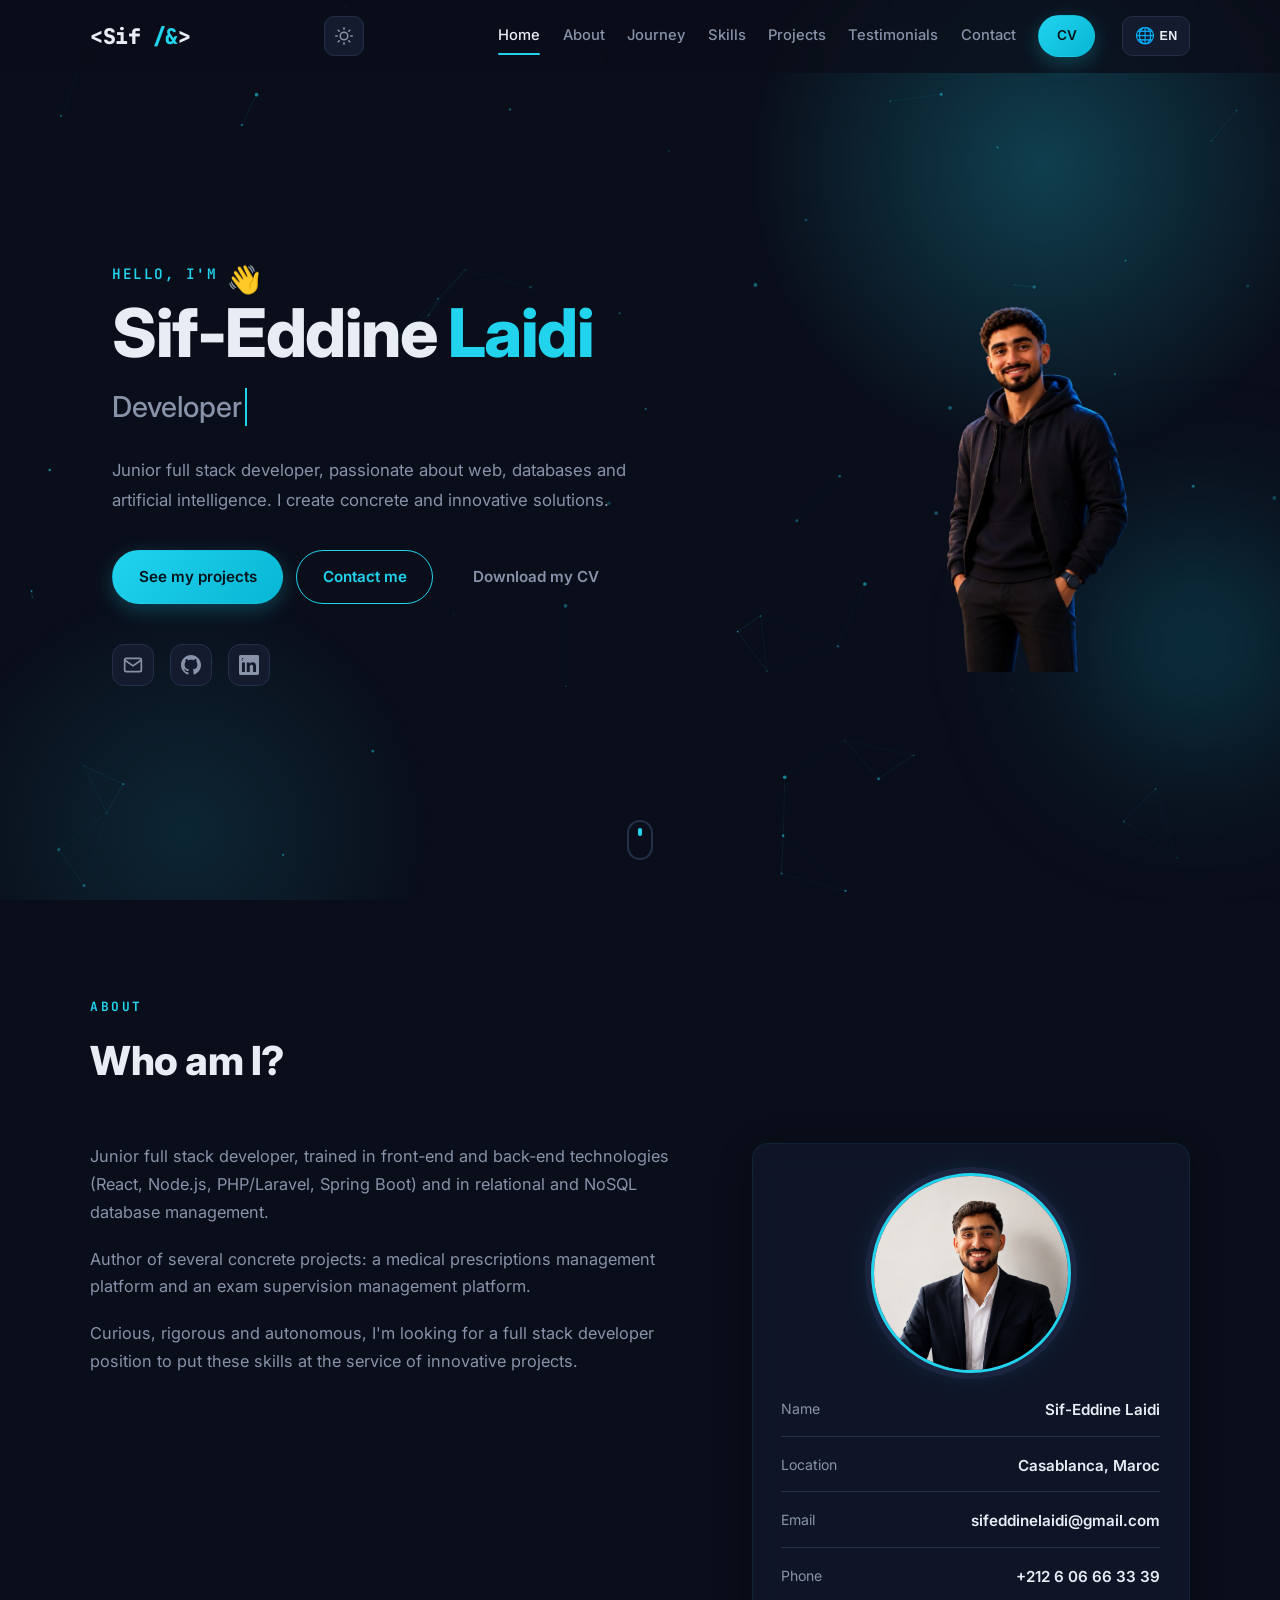
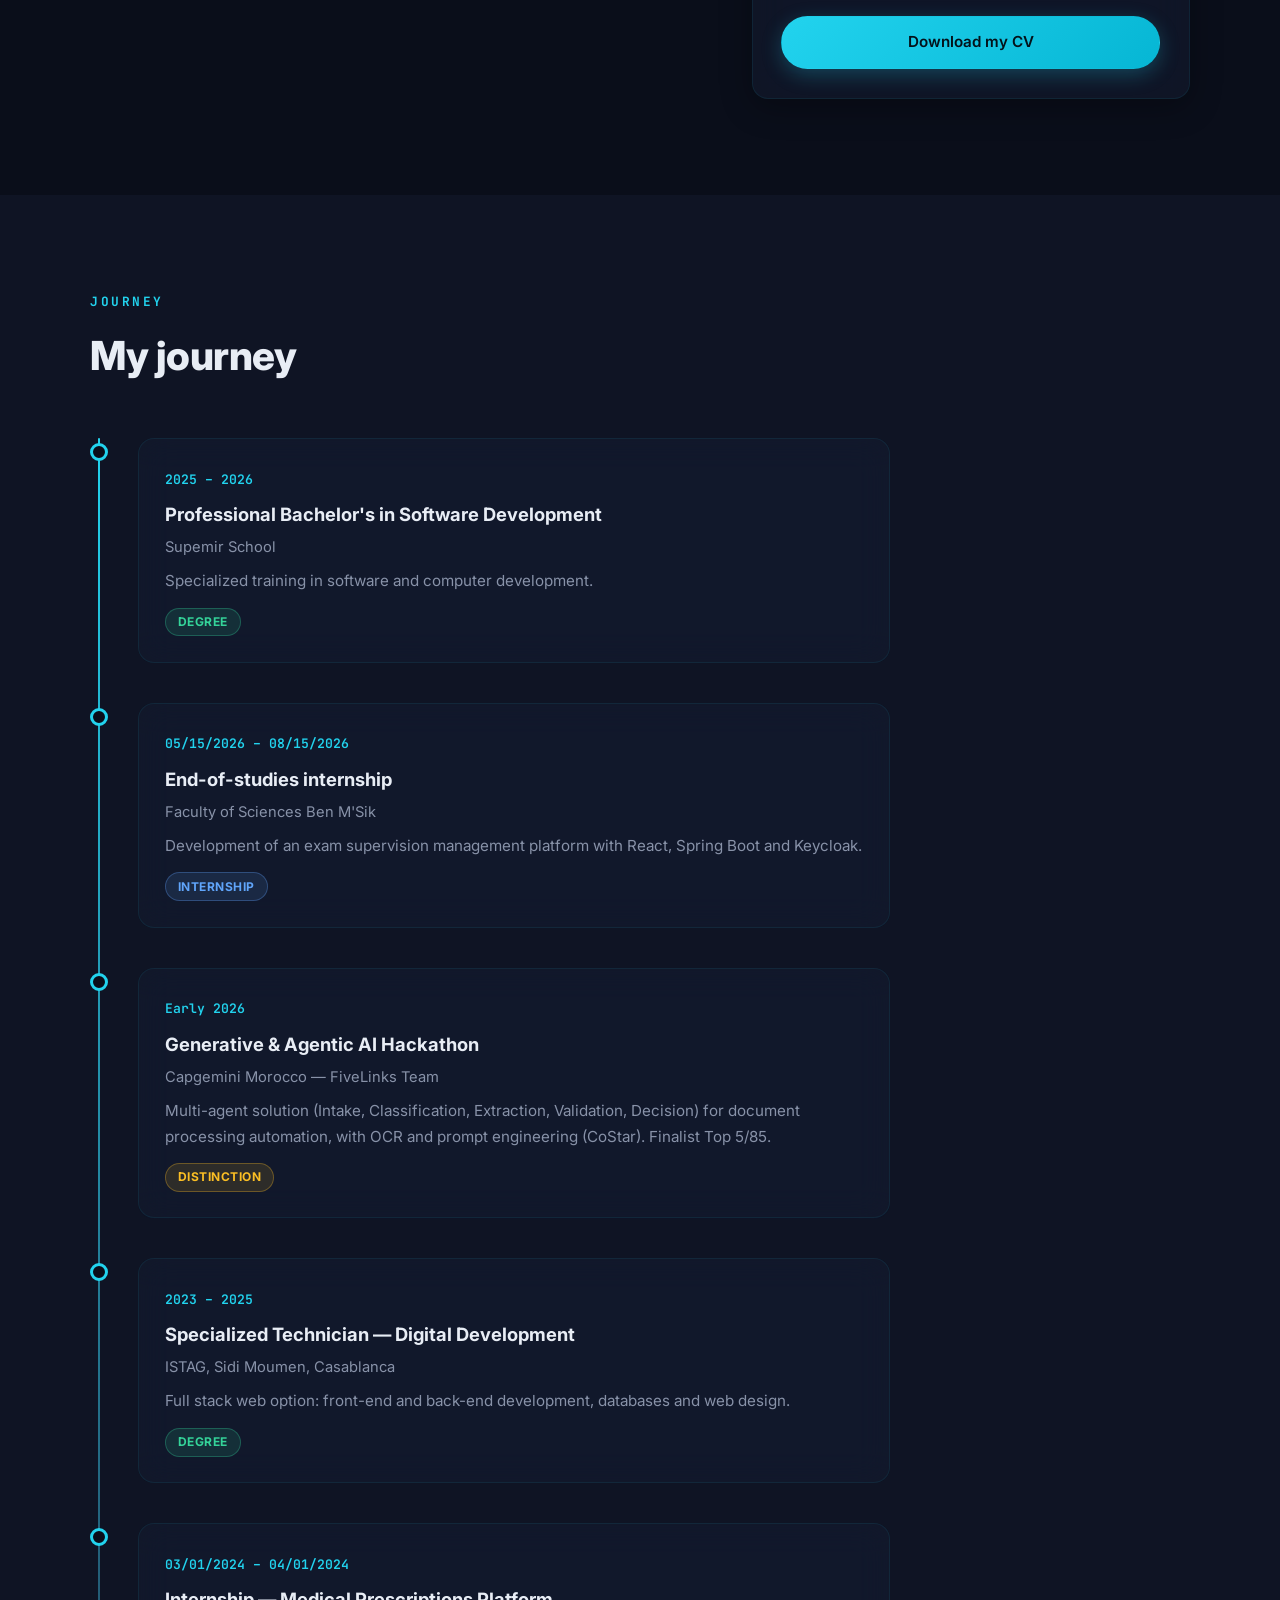
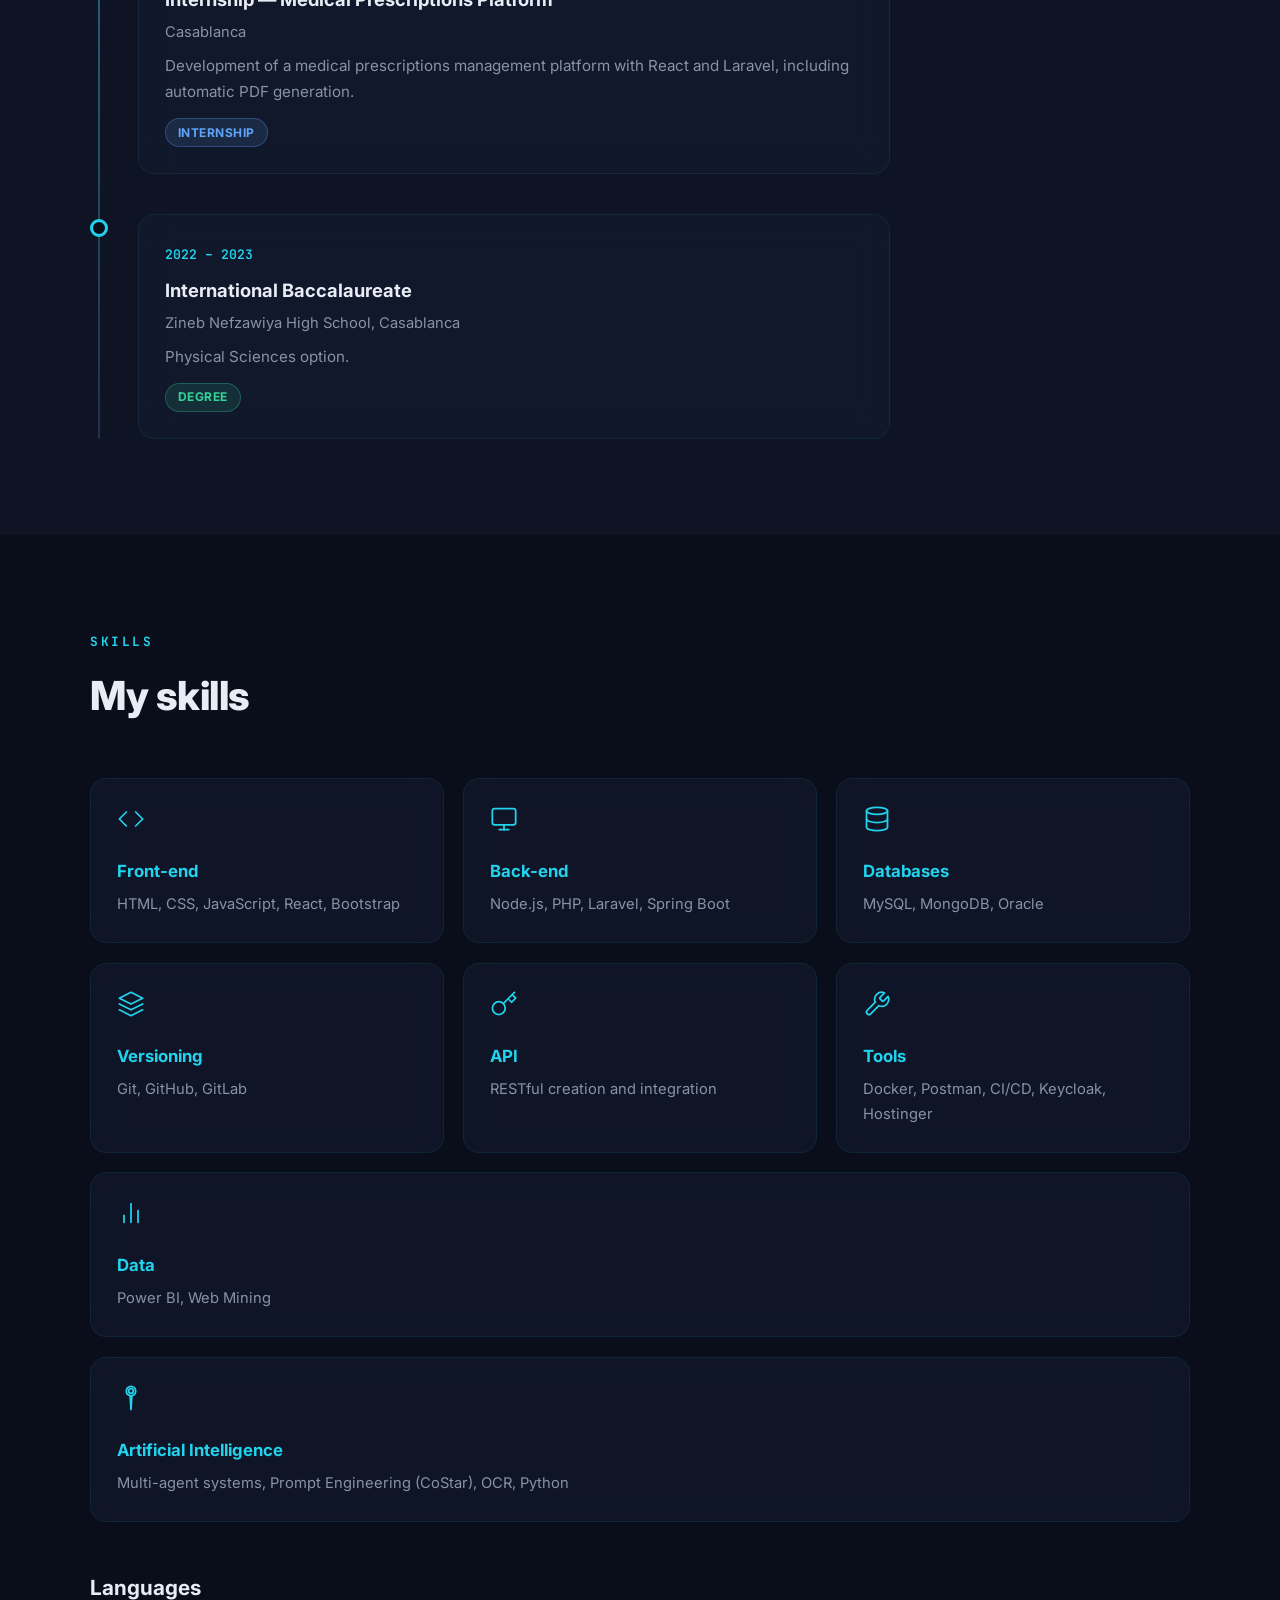
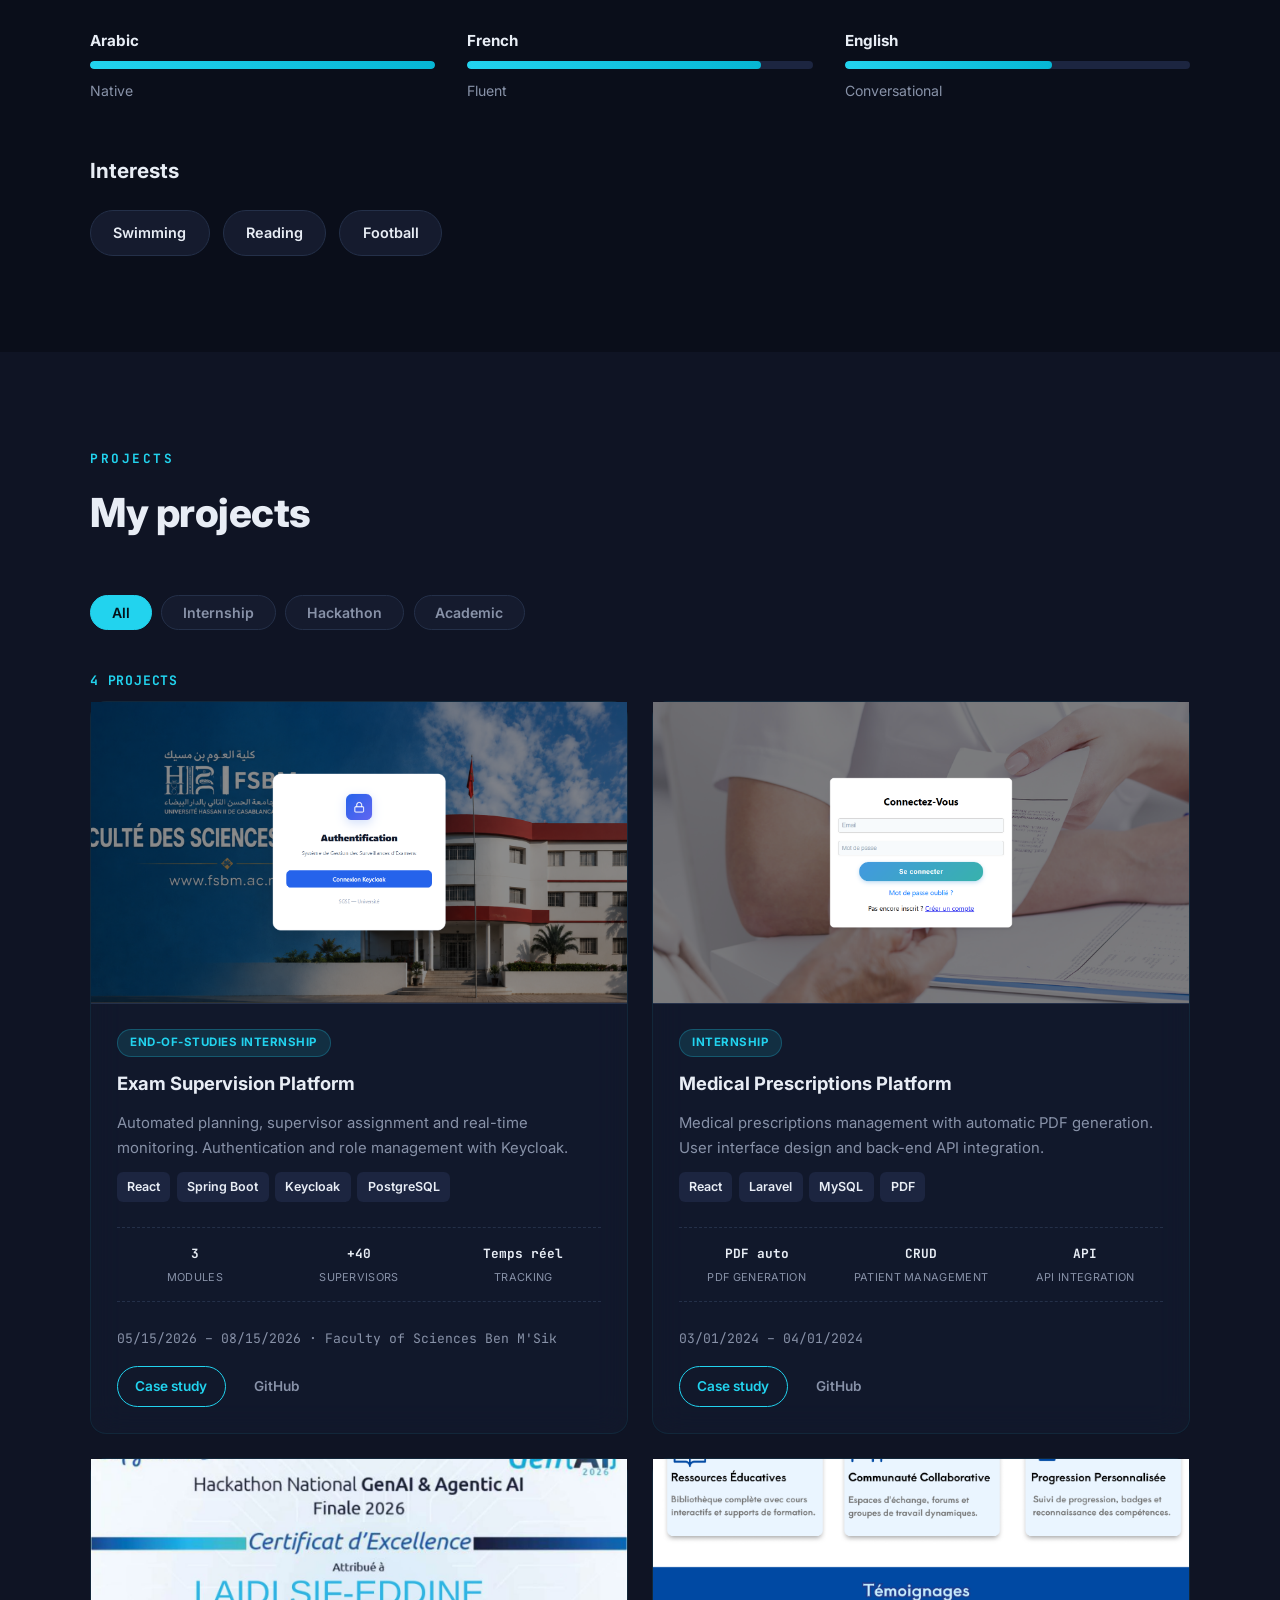
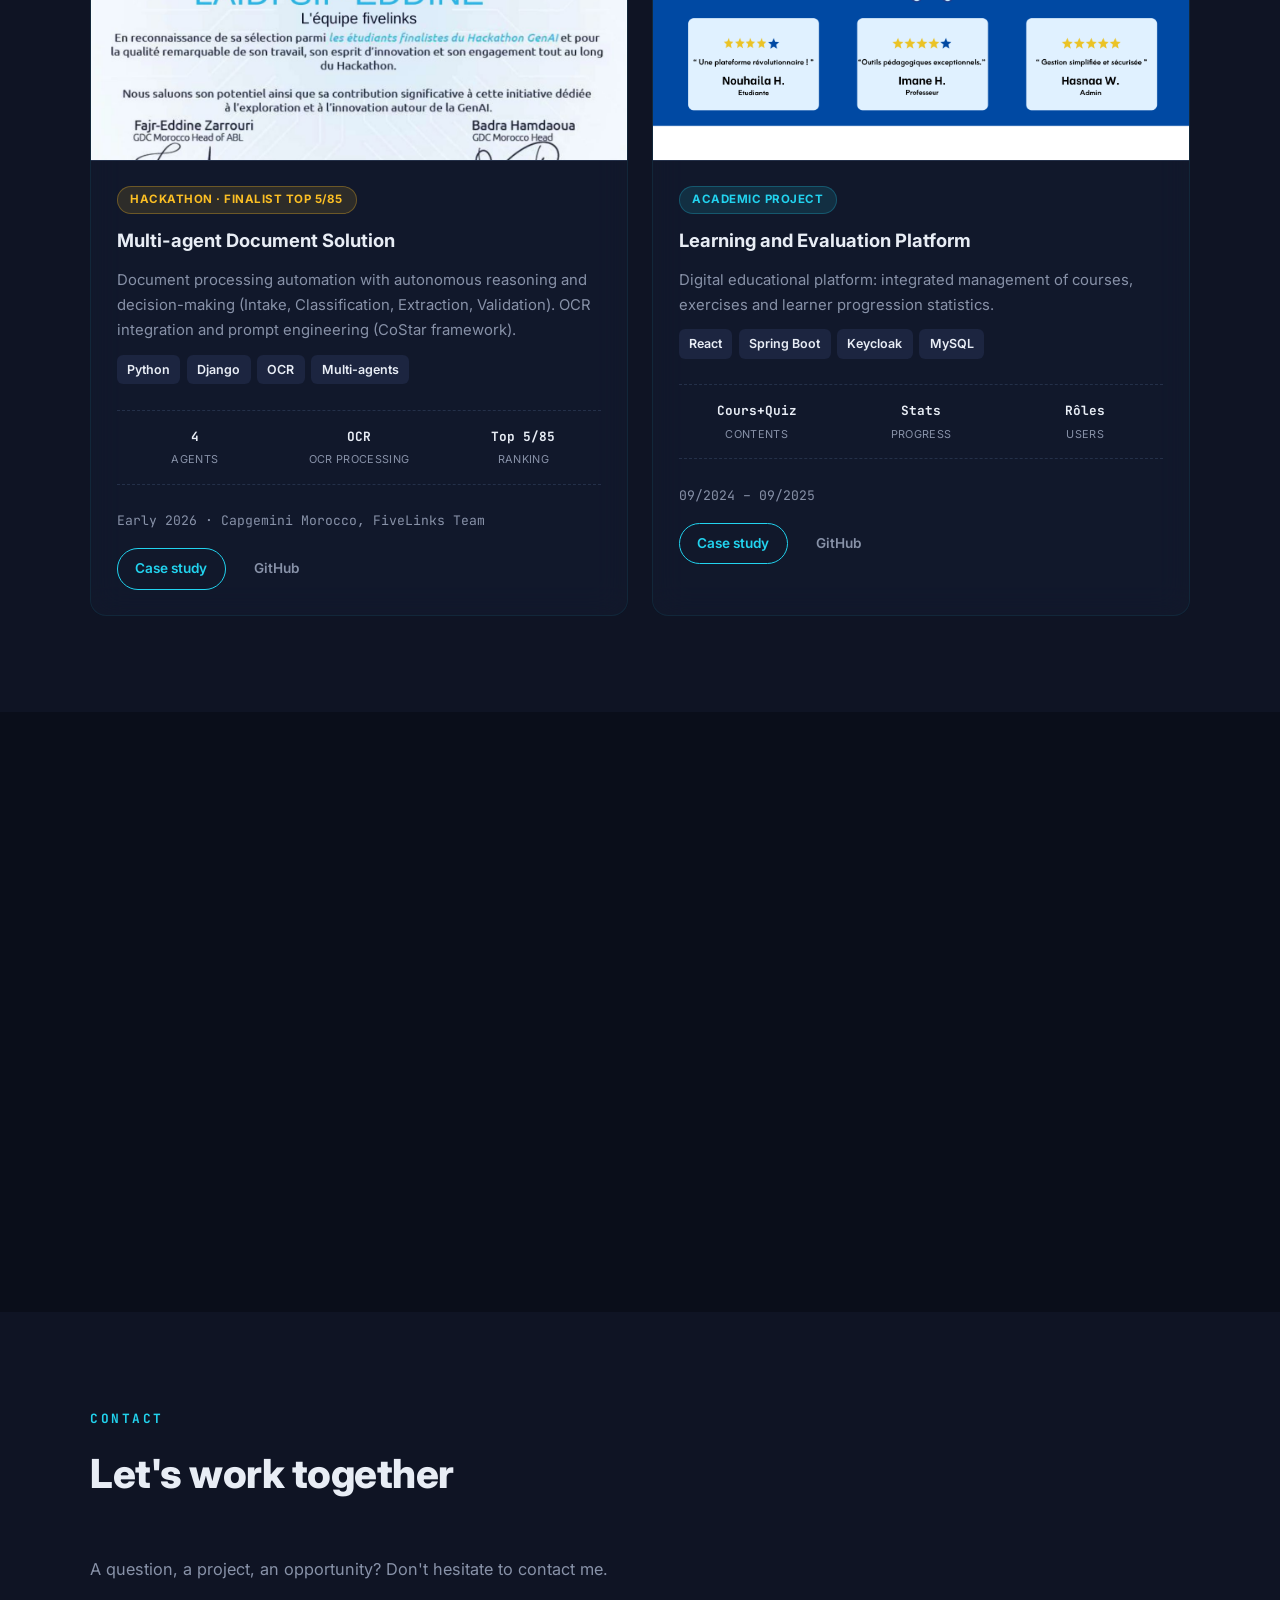
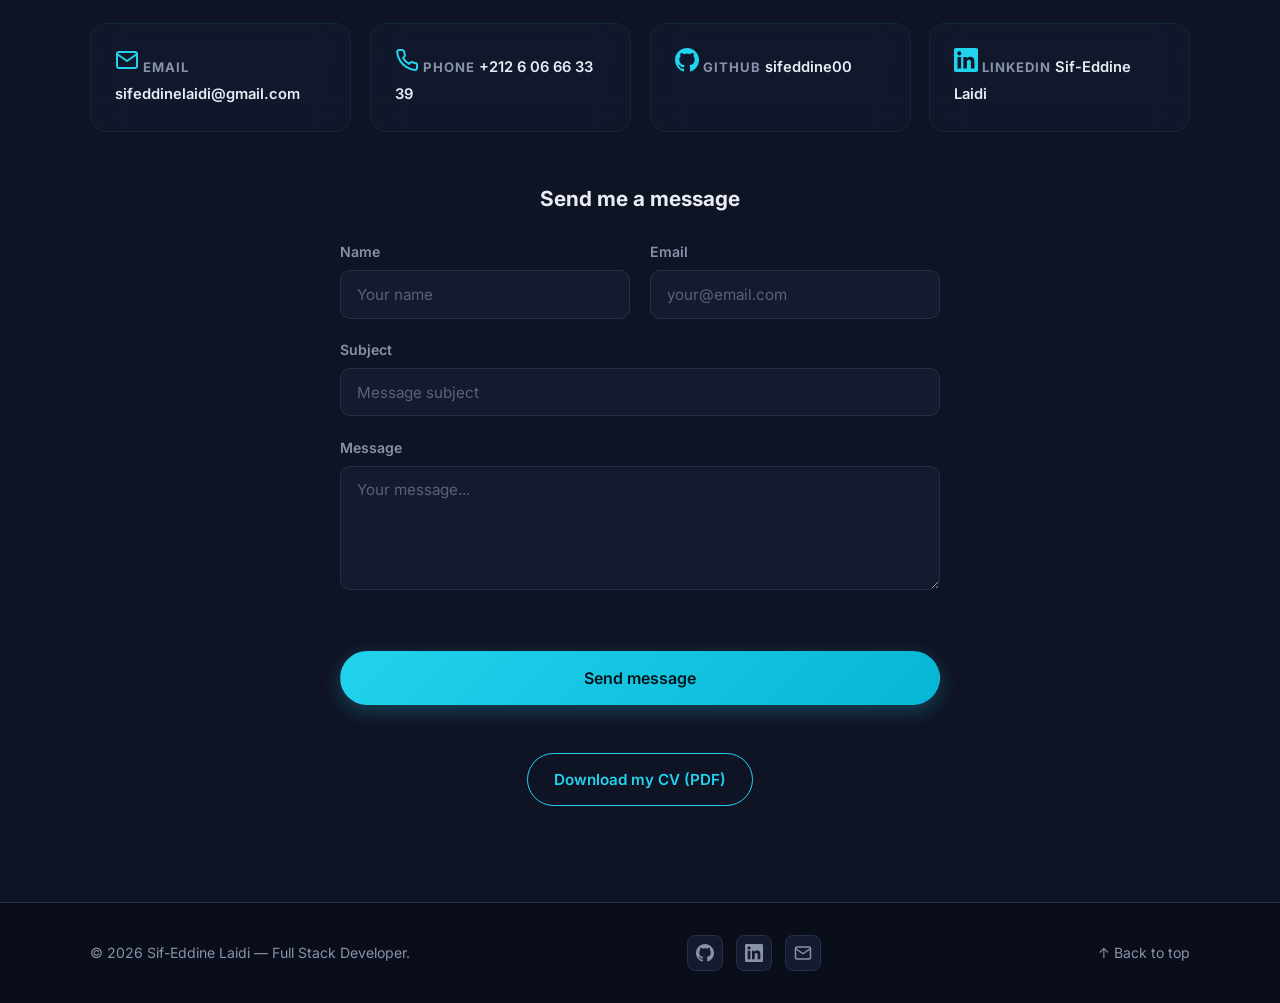
==== index.html @ 2dd90410 "ajouter la forme" ====
<!DOCTYPE html>
<html lang="fr" dir="ltr">
<head>
  <meta charset="UTF-8">
  <meta name="viewport" content="width=device-width, initial-scale=1.0">
  <meta name="description" content="Portfolio de Sif-Eddine Laidi, développeur full stack basé à Casablanca, Maroc. React, Spring Boot, Laravel, IA.">
  <meta name="keywords" content="développeur full stack, React, Spring Boot, Laravel, portfolio, Casablanca, Maroc">
  <meta name="author" content="Sif-Eddine Laidi">
  <meta name="theme-color" content="#0a0e1a">
  <title>Sif-Eddine Laidi — Développeur Full Stack</title>
  <link rel="icon" href="data:image/svg+xml,<svg xmlns='http://www.w3.org/2000/svg' viewBox='0 0 100 100'><text y='.9em' font-size='90'>&lt;/&gt;</text></svg>">

  <!-- Open Graph -->
  <meta property="og:type" content="website">
  <meta property="og:title" content="Sif-Eddine Laidi — Développeur Full Stack">
  <meta property="og:description" content="Portfolio de Sif-Eddine Laidi, développeur full stack basé à Casablanca, Maroc. React, Spring Boot, Laravel, IA.">
  <meta property="og:image" content="assets/img/sif.png">
  <meta property="og:url" content="https://sifeddine00.github.io/sif_portfolio/">
  <meta property="og:site_name" content="Sif-Eddine Laidi Portfolio">

  <!-- Twitter Card -->
  <meta name="twitter:card" content="summary_large_image">
  <meta name="twitter:title" content="Sif-Eddine Laidi — Développeur Full Stack">
  <meta name="twitter:description" content="Portfolio de Sif-Eddine Laidi, développeur full stack basé à Casablanca, Maroc.">
  <meta name="twitter:image" content="assets/img/sif.png">

  <!-- Fonts -->
  <link rel="preconnect" href="https://fonts.googleapis.com">
  <link rel="preconnect" href="https://fonts.gstatic.com" crossorigin>
  <link rel="preload" as="style" href="https://fonts.googleapis.com/css2?family=Inter:wght@400;500;600;700;800&family=JetBrains+Mono:wght@500;700&display=swap">
  <link href="https://fonts.googleapis.com/css2?family=Inter:wght@400;500;600;700;800&family=JetBrains+Mono:wght@500;700&display=swap" rel="stylesheet">

  <!-- Styles -->
  <link rel="stylesheet" href="css/style.css">
  <link rel="stylesheet" href="css/premium.css">

  <!-- JSON-LD -->
  <script type="application/ld+json">
  {
    "@context": "https://schema.org",
    "@type": "Person",
    "name": "Sif-Eddine Laidi",
    "jobTitle": "Développeur Full Stack",
    "url": "https://sifeddine00.github.io/sif_portfolio/",
    "email": "sifeddinelaidi@gmail.com",
    "address": {
      "@type": "PostalAddress",
      "addressLocality": "Casablanca",
      "addressCountry": "MA"
    },
    "sameAs": [
      "https://github.com/sifeddine00",
      "https://www.linkedin.com/in/sif-eddine-laidi-aa543a332"
    ]
  }
  </script>
</head>
<body>
  <!-- Loading Screen -->
  <div class="loading-screen" aria-hidden="true">
    <div class="loading-logo">&lt;Sif <span class="accent">/&</span>&gt;</div>
    <div class="loading-bar-track">
      <div class="loading-bar-fill"></div>
    </div>
  </div>

  <!-- Scroll Progress -->
  <div class="scroll-progress" aria-hidden="true"></div>

  <canvas id="particles" aria-hidden="true"></canvas>

  <header class="navbar" id="navbar">
    <div class="container nav-container">
      <a href="#home" class="logo">&lt;Sif <span class="accent">/&</span>&gt;</a>
      <div class="nav-right">
        <button class="theme-toggle" id="themeToggle" aria-label="Changer de thème">
          <svg class="icon-sun" width="18" height="18" viewBox="0 0 24 24" fill="none" stroke="currentColor" stroke-width="2" stroke-linecap="round" stroke-linejoin="round"><circle cx="12" cy="12" r="5"/><line x1="12" y1="1" x2="12" y2="3"/><line x1="12" y1="21" x2="12" y2="23"/><line x1="4.22" y1="4.22" x2="5.64" y2="5.64"/><line x1="18.36" y1="18.36" x2="19.78" y2="19.78"/><line x1="1" y1="12" x2="3" y2="12"/><line x1="21" y1="12" x2="23" y2="12"/><line x1="4.22" y1="19.78" x2="5.64" y2="18.36"/><line x1="18.36" y1="5.64" x2="19.78" y2="4.22"/></svg>
          <svg class="icon-moon" width="18" height="18" viewBox="0 0 24 24" fill="none" stroke="currentColor" stroke-width="2" stroke-linecap="round" stroke-linejoin="round"><path d="M21 12.79A9 9 0 1 1 11.21 3 7 7 0 0 0 21 12.79z"/></svg>
        </button>
        <button class="nav-toggle" id="navToggle" aria-label="Ouvrir le menu" aria-expanded="false">
          <span></span><span></span><span></span>
        </button>
      </div>
      <nav class="nav-menu" id="navMenu" aria-label="Navigation principale">
        <a href="#home" class="nav-link active" data-i18n="nav.home">Accueil</a>
        <a href="#about" class="nav-link" data-i18n="nav.about">À propos</a>
        <a href="#timeline" class="nav-link" data-i18n="nav.timeline">Parcours</a>
        <a href="#skills" class="nav-link" data-i18n="nav.skills">Compétences</a>
        <a href="#projects" class="nav-link" data-i18n="nav.projects">Projets</a>
        <a href="#testimonials" class="nav-link" data-i18n="nav.testimonials">Témoignages</a>
        <a href="#contact" class="nav-link" data-i18n="nav.contact">Contact</a>
        <a href="assets/cv.pdf" class="btn btn-primary btn-small nav-cv" download data-i18n="nav.download_cv">CV</a>
        <div class="lang-switcher">
          <button class="lang-toggle" aria-label="Changer de langue" aria-expanded="false">🌐 <span class="lang-code">FR</span></button>
          <div class="lang-dropdown">
            <button class="lang-option active" data-lang="fr">Français</button>
            <button class="lang-option" data-lang="en">English</button>
            <button class="lang-option" data-lang="ar">العربية</button>
          </div>
        </div>
      </nav>
    </div>
  </header>

  <main>
    <!-- Hero -->
<section id="home" class="hero">
      <div class="container hero-layout">
        <div class="hero-content">
          <div class="hero-greeting-wrap">
            <p class="hero-greeting" data-i18n="hero.greeting">Bonjour, je suis</p>
            <span class="hero-wave" aria-hidden="true">👋</span>
          </div>
          <h1 class="hero-name">Sif-Eddine <span class="accent">Laidi</span></h1>
          <h2 class="hero-title"><span data-i18n="hero.title_prefix">Développeur</span> <span class="accent-typed" id="typed"></span></h2>
          <p class="hero-text" data-i18n="hero.text">
            Full stack junior, passionné par le web, les bases de données et
            l'intelligence artificielle. Je crée des solutions concrètes et innovantes.
          </p>
          <div class="hero-actions">
            <a href="#projects" class="btn btn-primary" data-i18n="hero.see_projects">Voir mes projets</a>
            <a href="#contact" class="btn btn-outline" data-i18n="hero.contact_me">Me contacter</a>
            <a href="assets/cv.pdf" class="btn btn-ghost" download data-i18n="hero.download_cv">Télécharger mon CV</a>
          </div>
          <div class="hero-socials">
            <a href="mailto:sifeddinelaidi@gmail.com" aria-label="Email" class="social-link">
              <svg width="20" height="20" viewBox="0 0 24 24" fill="none" stroke="currentColor" stroke-width="2" stroke-linecap="round" stroke-linejoin="round"><path d="M4 4h16c1.1 0 2 .9 2 2v12c0 1.1-.9 2-2 2H4c-1.1 0-2-.9-2-2V6c0-1.1.9-2 2-2z"/><polyline points="22,6 12,13 2,6"/></svg>
            </a>
            <a href="https://github.com/sifeddine00" target="_blank" rel="noopener" aria-label="GitHub" class="social-link">
              <svg width="20" height="20" viewBox="0 0 24 24" fill="currentColor"><path d="M12 0c-6.626 0-12 5.373-12 12 0 5.302 3.438 9.8 8.207 11.387.599.111.793-.261.793-.577v-2.234c-3.338.726-4.033-1.416-4.033-1.416-.546-1.387-1.333-1.756-1.333-1.756-1.089-.745.083-.729.083-.729 1.205.084 1.839 1.237 1.839 1.237 1.07 1.834 2.807 1.304 3.492.997.107-.775.418-1.305.762-1.604-2.665-.305-5.467-1.334-5.467-5.931 0-1.311.469-2.381 1.236-3.221-.124-.303-.535-1.524.117-3.176 0 0 1.008-.322 3.301 1.23.957-.266 1.983-.399 3.003-.404 1.02.005 2.047.138 3.006.404 2.291-1.552 3.297-1.23 3.297-1.23.653 1.653.242 2.874.118 3.176.77.84 1.235 1.911 1.235 3.221 0 4.609-2.807 5.624-5.479 5.921.43.372.823 1.102.823 2.222v3.293c0 .319.192.694.801.576 4.765-1.589 8.199-6.086 8.199-11.386 0-6.627-5.373-12-12-12z"/></svg>
            </a>
            <a href="https://www.linkedin.com/in/sif-eddine-laidi-aa543a332" target="_blank" rel="noopener" aria-label="LinkedIn" class="social-link">
              <svg width="20" height="20" viewBox="0 0 24 24" fill="currentColor"><path d="M20.447 20.452h-3.554v-5.569c0-1.328-.027-3.037-1.852-3.037-1.853 0-2.136 1.445-2.136 2.939v5.667H9.351V9h3.414v1.561h.046c.477-.9 1.637-1.85 3.37-1.85 3.601 0 4.267 2.37 4.267 5.455v6.286zM5.337 7.433c-1.144 0-2.063-.926-2.063-2.065 0-1.138.92-2.063 2.063-2.065 0 1.139-.925 2.065-2.064 2.065zm1.782 13.019H3.555V9h3.564v11.452zM22.225 0H1.771C.792 0 0 .774 0 1.729v20.542C0 23.227.792 24 1.771 24h20.451C23.2 24 24 23.227 24 22.271V1.729C24 .774 23.2 0 22.222 0h.003z"/></svg>
            </a>
          </div>
        </div>
        <div class="hero-avatar">
          <img src="assets/img/sif_avatar_sansbackgroud.png" alt="Avatar 3D de Sif-Eddine Laidi" class="avatar-img" loading="eager">
        </div>
      </div>
      <div class="hero-scroll-indicator" aria-hidden="true">
        <span class="scroll-mouse">
          <span class="scroll-dot"></span>
        </span>
      </div>
    </section>

    <!-- About -->
    <section id="about" class="section">
      <div class="container">
        <p class="section-tag" data-i18n="about.tag">À propos</p>
        <h2 class="section-title" data-i18n="about.title">Qui suis-je ?</h2>
        <div class="about-grid">
          <div class="about-text">
            <p data-i18n="about.p1">
              Développeur full stack junior, formé aux technologies front-end et back-end
              (React, Node.js, PHP/Laravel, Spring Boot) et à la gestion de bases de données
              relationnelles et NoSQL.
            </p>
            <p data-i18n="about.p2">
              Auteur de plusieurs projets concrets : une plateforme de gestion des ordonnances
              médicales et une plateforme de gestion des surveillances d'examens.
            </p>
            <p data-i18n="about.p3">
              Curieux, rigoureux et autonome, je recherche un poste de développeur full stack
              pour mettre ces compétences au service de projets innovants.
            </p>
          </div>
          <div class="about-card">
            <div class="about-photo" id="aboutPhoto">
              <img src="assets/img/sif.png" alt="Photo de Sif-Eddine Laidi" class="photo-img" loading="lazy">
            </div>
            <ul class="about-info">
              <li><span data-i18n="about.info_name">Nom</span><strong>Sif-Eddine Laidi</strong></li>
              <li><span data-i18n="about.info_location">Localisation</span><strong>Casablanca, Maroc</strong></li>
              <li><span data-i18n="about.info_email">Email</span><strong>sifeddinelaidi@gmail.com</strong></li>
              <li><span data-i18n="about.info_phone">Téléphone</span><strong>+212 6 06 66 33 39</strong></li>
            </ul>
            <a href="assets/cv.pdf" class="btn btn-primary btn-block" download data-i18n="about.download_cv">Télécharger mon CV</a>
          </div>
        </div>
      </div>
    </section>

    <!-- Timeline -->
    <section id="timeline" class="section section-alt">
      <div class="container">
        <p class="section-tag" data-i18n="timeline.tag">Parcours</p>
        <h2 class="section-title" data-i18n="timeline.title">Mon parcours</h2>
        <div class="timeline">
          <div class="timeline-item">
            <div class="timeline-marker"></div>
            <div class="timeline-content">
              <span class="timeline-date" data-i18n="timeline.t1_date">2025 – 2026</span>
              <h3 class="timeline-title" data-i18n="timeline.t1_title">Licence professionnelle en Développement informatique</h3>
              <p class="timeline-place" data-i18n="timeline.t1_place">École Supemir</p>
              <p class="timeline-desc" data-i18n="timeline.t1_desc">Formation spécialisée en développement logiciel et informatique.</p>
              <div class="timeline-badge badge-education" data-i18n="timeline.badge_education">Diplôme</div>
            </div>
          </div>

          <div class="timeline-item">
            <div class="timeline-marker"></div>
            <div class="timeline-content">
              <span class="timeline-date" data-i18n="timeline.t2_date">15/05/2026 – 15/08/2026</span>
              <h3 class="timeline-title" data-i18n="timeline.t2_title">Stage de fin d'études</h3>
              <p class="timeline-place" data-i18n="timeline.t2_place">Faculté des Sciences Ben M'Sik</p>
              <p class="timeline-desc" data-i18n="timeline.t2_desc">Développement d'une plateforme de gestion des surveillances d'examens avec React, Spring Boot et Keycloak.</p>
              <div class="timeline-badge badge-internship" data-i18n="timeline.badge_internship">Stage</div>
            </div>
          </div>

          <div class="timeline-item">
            <div class="timeline-marker"></div>
            <div class="timeline-content">
              <span class="timeline-date" data-i18n="timeline.t3_date">Début 2026</span>
              <h3 class="timeline-title" data-i18n="timeline.t3_title">Hackathon IA Générative et Agentique</h3>
              <p class="timeline-place" data-i18n="timeline.t3_place">Capgemini Maroc — Équipe FiveLinks</p>
              <p class="timeline-desc" data-i18n="timeline.t3_desc">Solution multi-agents (Intake, Classification, Extraction, Validation, Décision) pour l'automatisation du traitement documentaire, avec OCR et prompt engineering (CoStar). Finaliste Top 5/85.</p>
              <div class="timeline-badge badge-hackathon" data-i18n="timeline.badge_distinction">Distinction</div>
            </div>
          </div>

          <div class="timeline-item">
            <div class="timeline-marker"></div>
            <div class="timeline-content">
              <span class="timeline-date" data-i18n="timeline.t4_date">2023 – 2025</span>
              <h3 class="timeline-title" data-i18n="timeline.t4_title">Technicien spécialisé — Développement digital</h3>
              <p class="timeline-place" data-i18n="timeline.t4_place">ISTAG, Sidi Moumen, Casablanca</p>
              <p class="timeline-desc" data-i18n="timeline.t4_desc">Option web full stack : développement front-end et back-end, base de données et conception web.</p>
              <div class="timeline-badge badge-education" data-i18n="timeline.badge_education">Diplôme</div>
            </div>
          </div>

          <div class="timeline-item">
            <div class="timeline-marker"></div>
            <div class="timeline-content">
              <span class="timeline-date" data-i18n="timeline.t5_date">01/03/2024 – 01/04/2024</span>
              <h3 class="timeline-title" data-i18n="timeline.t5_title">Stage — Plateforme d'ordonnances médicales</h3>
              <p class="timeline-place" data-i18n="timeline.t5_place">Casablanca</p>
              <p class="timeline-desc" data-i18n="timeline.t5_desc">Développement d'une plateforme de gestion des ordonnances médicales avec React et Laravel, incluant la génération automatique de PDF.</p>
              <div class="timeline-badge badge-internship" data-i18n="timeline.badge_internship">Stage</div>
            </div>
          </div>

          <div class="timeline-item">
            <div class="timeline-marker"></div>
            <div class="timeline-content">
              <span class="timeline-date" data-i18n="timeline.t6_date">2022 – 2023</span>
              <h3 class="timeline-title" data-i18n="timeline.t6_title">Baccalauréat international</h3>
              <p class="timeline-place" data-i18n="timeline.t6_place">Lycée Zineb Nefzawiya, Casablanca</p>
              <p class="timeline-desc" data-i18n="timeline.t6_desc">Option Sciences physiques.</p>
              <div class="timeline-badge badge-education" data-i18n="timeline.badge_education">Diplôme</div>
            </div>
          </div>
        </div>
      </div>
    </section>

    <!-- Skills -->
    <section id="skills" class="section">
      <div class="container">
        <p class="section-tag" data-i18n="skills.tag">Compétences</p>
        <h2 class="section-title" data-i18n="skills.title">Mes compétences</h2>
        <div class="skills-grid">
          <article class="skill-card">
            <div class="skill-icon">
              <svg width="28" height="28" viewBox="0 0 24 24" fill="none" stroke="currentColor" stroke-width="1.5" stroke-linecap="round" stroke-linejoin="round"><polyline points="16 18 22 12 16 6"/><polyline points="8 6 2 12 8 18"/></svg>
            </div>
            <h3 class="skill-title" data-i18n="skills.frontend">Front-end</h3>
            <p class="skill-techs" data-i18n="skills.frontend_techs">HTML, CSS, JavaScript, React, Bootstrap</p>
          </article>
          <article class="skill-card">
            <div class="skill-icon">
              <svg width="28" height="28" viewBox="0 0 24 24" fill="none" stroke="currentColor" stroke-width="1.5" stroke-linecap="round" stroke-linejoin="round"><rect x="2" y="3" width="20" height="14" rx="2" ry="2"/><line x1="8" y1="21" x2="16" y2="21"/><line x1="12" y1="17" x2="12" y2="21"/></svg>
            </div>
            <h3 class="skill-title" data-i18n="skills.backend">Back-end</h3>
            <p class="skill-techs" data-i18n="skills.backend_techs">Node.js, PHP, Laravel, Spring Boot</p>
          </article>
          <article class="skill-card">
            <div class="skill-icon">
              <svg width="28" height="28" viewBox="0 0 24 24" fill="none" stroke="currentColor" stroke-width="1.5" stroke-linecap="round" stroke-linejoin="round"><ellipse cx="12" cy="5" rx="9" ry="3"/><path d="M21 12c0 1.66-4 3-9 3s-9-1.34-9-3"/><path d="M3 5v14c0 1.66 4 3 9 3s9-1.34 9-3V5"/></svg>
            </div>
            <h3 class="skill-title" data-i18n="skills.database">Bases de données</h3>
            <p class="skill-techs" data-i18n="skills.database_techs">MySQL, MongoDB, Oracle</p>
          </article>
          <article class="skill-card">
            <div class="skill-icon">
              <svg width="28" height="28" viewBox="0 0 24 24" fill="none" stroke="currentColor" stroke-width="1.5" stroke-linecap="round" stroke-linejoin="round"><path d="M12 2L2 7l10 5 10-5-10-5z"/><path d="M2 17l10 5 10-5"/><path d="M2 12l10 5 10-5"/></svg>
            </div>
            <h3 class="skill-title" data-i18n="skills.versioning">Versioning</h3>
            <p class="skill-techs" data-i18n="skills.versioning_techs">Git, GitHub, GitLab</p>
          </article>
          <article class="skill-card">
            <div class="skill-icon">
              <svg width="28" height="28" viewBox="0 0 24 24" fill="none" stroke="currentColor" stroke-width="1.5" stroke-linecap="round" stroke-linejoin="round"><path d="M21 2l-2 2m-7.61 7.61a5.5 5.5 0 1 1-7.778 7.778 5.5 5.5 0 0 1 7.777-7.777zm0 0L15.5 7.5m0 0l3 3L22 7l-3-3m-3.5 3.5L19 4"/></svg>
            </div>
            <h3 class="skill-title" data-i18n="skills.api">API</h3>
            <p class="skill-techs" data-i18n="skills.api_techs">Création et intégration RESTful</p>
          </article>
          <article class="skill-card">
            <div class="skill-icon">
              <svg width="28" height="28" viewBox="0 0 24 24" fill="none" stroke="currentColor" stroke-width="1.5" stroke-linecap="round" stroke-linejoin="round"><path d="M14.7 6.3a1 1 0 0 0 0 1.4l1.6 1.6a1 1 0 0 0 1.4 0l3.77-3.77a6 6 0 0 1-7.94 7.94l-6.91 6.91a2.12 2.12 0 0 1-3-3l6.91-6.91a6 6 0 0 1 7.94-7.94l-3.76 3.76z"/></svg>
            </div>
            <h3 class="skill-title" data-i18n="skills.tools">Outils</h3>
            <p class="skill-techs" data-i18n="skills.tools_techs">Docker, Postman, CI/CD, Keycloak, Hostinger</p>
          </article>
          <article class="skill-card skill-wide">
            <div class="skill-icon">
              <svg width="28" height="28" viewBox="0 0 24 24" fill="none" stroke="currentColor" stroke-width="1.5" stroke-linecap="round" stroke-linejoin="round"><line x1="18" y1="20" x2="18" y2="10"/><line x1="12" y1="20" x2="12" y2="4"/><line x1="6" y1="20" x2="6" y2="14"/></svg>
            </div>
            <h3 class="skill-title" data-i18n="skills.data">Data</h3>
            <p class="skill-techs" data-i18n="skills.data_techs">Power BI, Web Mining</p>
          </article>
          <article class="skill-card skill-wide">
            <div class="skill-icon">
              <svg width="28" height="28" viewBox="0 0 24 24" fill="none" stroke="currentColor" stroke-width="1.5" stroke-linecap="round" stroke-linejoin="round"><path d="M12 2a4 4 0 0 0-4 4c0 1.95 1.4 3.57 3.25 3.92L12 22l.75-12.08C14.6 9.57 16 7.95 16 6a4 4 0 0 0-4-4z"/><circle cx="12" cy="6" r="2"/></svg>
            </div>
            <h3 class="skill-title" data-i18n="skills.ai">Intelligence Artificielle</h3>
            <p class="skill-techs" data-i18n="skills.ai_techs">Systèmes multi-agents, Prompt Engineering (CoStar), OCR, Python</p>
          </article>
        </div>

        <h3 class="sub-title" data-i18n="skills.languages">Langues</h3>
        <div class="langs">
          <div class="lang">
            <span class="lang-name" data-i18n="skills.arabic">Arabe</span>
            <div class="lang-bar"><span class="lang-fill" data-level="100"></span></div>
            <span class="lang-level" data-i18n="skills.native">Natif</span>
          </div>
          <div class="lang">
            <span class="lang-name" data-i18n="skills.french">Français</span>
            <div class="lang-bar"><span class="lang-fill" data-level="85"></span></div>
            <span class="lang-level" data-i18n="skills.fluent">Courant</span>
          </div>
          <div class="lang">
            <span class="lang-name" data-i18n="skills.english">Anglais</span>
            <div class="lang-bar"><span class="lang-fill" data-level="60"></span></div>
            <span class="lang-level" data-i18n="skills.conversational">Conversationnel</span>
          </div>
        </div>

        <h3 class="sub-title" data-i18n="skills.interests">Centres d'intérêt</h3>
        <div class="interests">
          <span class="interest" data-i18n="skills.sport">Natation</span>
          <span class="interest" data-i18n="skills.reading">Lecture</span>
          <span class="interest" data-i18n="skills.football">Football</span>
        </div>
      </div>
    </section>

    <!-- Projects -->
    <section id="projects" class="section section-alt">
      <div class="container">
        <p class="section-tag" data-i18n="projects.tag">Projets</p>
        <h2 class="section-title" data-i18n="projects.title">Mes projets</h2>
        <div class="filters" id="filters">
          <button class="filter active" data-filter="all" data-i18n="projects.filter_all">Tous</button>
          <button class="filter" data-filter="stage" data-i18n="projects.filter_internship">Stage</button>
          <button class="filter" data-filter="hackathon" data-i18n="projects.filter_hackathon">Hackathon</button>
          <button class="filter" data-filter="academique" data-i18n="projects.filter_academic">Académique</button>
        </div>
        <p class="projects-count" id="projectsCount" aria-live="polite"><span id="projectsCountNum">4</span> <span data-i18n="projects.count">projets</span></p>

        <div class="projects-grid">
          <article class="project-card" data-category="stage">
            <div class="project-image">
              <img src="assets/img/fin_etudes.png" alt="Aperçu de la plateforme de surveillance d'examens" loading="lazy">
              <div class="project-image-overlay">
                <a href="project1.html" data-i18n="projects.view_project">Voir le projet</a>
              </div>
            </div>
            <div class="project-body">
              <div class="project-badge" data-i18n="projects.badge_internship_final">Stage de fin d'études</div>
              <h3 class="project-title" data-i18n="projects.p1_title">Plateforme de surveillance d'examens</h3>
              <p class="project-desc" data-i18n="projects.p1_desc">
                Planification automatisée, affectation des surveillants et suivi en temps réel.
                Authentification et gestion des rôles avec Keycloak.
              </p>
              <div class="project-techs">
                <span>React</span><span>Spring Boot</span><span>Keycloak</span><span>PostgreSQL</span>
              </div>
              <div class="project-metrics">
                <div class="metric"><span class="metric-value">3</span><span class="metric-label" data-i18n="projects.metric_modules">modules</span></div>
                <div class="metric"><span class="metric-value">+40</span><span class="metric-label" data-i18n="projects.metric_surveillants">surveillants</span></div>
                <div class="metric"><span class="metric-value">Temps réel</span><span class="metric-label" data-i18n="projects.metric_suivi">suivi</span></div>
              </div>
              <p class="project-date" data-i18n="projects.p1_date">15/05/2026 – 15/08/2026 · Faculté des Sciences Ben M'Sik</p>
              <div class="project-links">
                <a href="project1.html" class="btn btn-outline btn-small" data-i18n="projects.case_study">Étude de cas</a>
                <a href="https://github.com/sifeddine00" target="_blank" rel="noopener" class="btn btn-ghost btn-small">GitHub</a>
              </div>
            </div>
          </article>

          <article class="project-card" data-category="stage">
            <div class="project-image">
              <img src="assets/img/eordo.png" alt="Aperçu de la plateforme d'ordonnances médicales" loading="lazy">
              <div class="project-image-overlay">
                <a href="project2.html" data-i18n="projects.view_project">Voir le projet</a>
              </div>
            </div>
            <div class="project-body">
              <div class="project-badge" data-i18n="projects.badge_internship">Stage</div>
              <h3 class="project-title" data-i18n="projects.p2_title">Plateforme d'ordonnances médicales</h3>
              <p class="project-desc" data-i18n="projects.p2_desc">
                Gestion des ordonnances médicales avec génération automatique de PDF.
                Conception de l'interface utilisateur et intégration de l'API back-end.
              </p>
              <div class="project-techs">
                <span>React</span><span>Laravel</span><span>MySQL</span><span>PDF</span>
              </div>
              <div class="project-metrics">
                <div class="metric"><span class="metric-value">PDF auto</span><span class="metric-label" data-i18n="projects.metric_pdf">génération</span></div>
                <div class="metric"><span class="metric-value">CRUD</span><span class="metric-label" data-i18n="projects.metric_crud">patients</span></div>
                <div class="metric"><span class="metric-value">API</span><span class="metric-label" data-i18n="projects.metric_api">intégration</span></div>
              </div>
              <p class="project-date" data-i18n="projects.p2_date">01/03/2024 – 01/04/2024</p>
              <div class="project-links">
                <a href="project2.html" class="btn btn-outline btn-small" data-i18n="projects.case_study">Étude de cas</a>
                <a href="https://github.com/sifeddine00" target="_blank" rel="noopener" class="btn btn-ghost btn-small">GitHub</a>
              </div>
            </div>
          </article>

          <article class="project-card" data-category="hackathon">
            <div class="project-image">
              <img src="assets/img/hackaton.png" alt="Aperçu de la solution documentaire multi-agents" loading="lazy">
              <div class="project-image-overlay">
                <a href="project3.html" data-i18n="projects.view_project">Voir le projet</a>
              </div>
            </div>
            <div class="project-body">
              <div class="project-badge badge-highlight" data-i18n="projects.badge_hackathon">Hackathon · Finaliste Top 5/85</div>
              <h3 class="project-title" data-i18n="projects.p3_title">Solution documentaire multi-agents</h3>
              <p class="project-desc" data-i18n="projects.p3_desc">
                Automatisation du traitement documentaire avec raisonnement et prise de décision
                autonome (Intake, Classification, Extraction, Validation). Intégration OCR et
                prompt engineering (framework CoStar).
              </p>
              <div class="project-techs">
                <span>Python</span><span>Django</span><span>OCR</span><span>Multi-agents</span>
              </div>
              <div class="project-metrics">
                <div class="metric"><span class="metric-value">4</span><span class="metric-label" data-i18n="projects.metric_agents">agents</span></div>
                <div class="metric"><span class="metric-value">OCR</span><span class="metric-label" data-i18n="projects.metric_ocr">traitement</span></div>
                <div class="metric"><span class="metric-value">Top 5/85</span><span class="metric-label" data-i18n="projects.metric_rank">classement</span></div>
              </div>
              <p class="project-date" data-i18n="projects.p3_date">Début 2026 · Capgemini Maroc, Équipe FiveLinks</p>
              <div class="project-links">
                <a href="project3.html" class="btn btn-outline btn-small" data-i18n="projects.case_study">Étude de cas</a>
                <a href="https://github.com/sifeddine00" target="_blank" rel="noopener" class="btn btn-ghost btn-small">GitHub</a>
              </div>
            </div>
          </article>

          <article class="project-card" data-category="academique">
            <div class="project-image">
              <img src="assets/img/prj_academique.png" alt="Aperçu de la plateforme d'apprentissage et d'évaluation" loading="lazy">
              <div class="project-image-overlay">
                <a href="project4.html" data-i18n="projects.view_project">Voir le projet</a>
              </div>
            </div>
            <div class="project-body">
              <div class="project-badge" data-i18n="projects.badge_academic">Projet académique</div>
              <h3 class="project-title" data-i18n="projects.p4_title">Plateforme d'apprentissage et d'évaluation</h3>
              <p class="project-desc" data-i18n="projects.p4_desc">
                Plateforme éducative numérique : gestion intégrée des cours, des exercices et des
                statistiques de progression des apprenants.
              </p>
              <div class="project-techs">
                <span>React</span><span>Spring Boot</span><span>Keycloak</span><span>MySQL</span>
              </div>
              <div class="project-metrics">
                <div class="metric"><span class="metric-value">Cours+Quiz</span><span class="metric-label" data-i18n="projects.metric_cours">contenus</span></div>
                <div class="metric"><span class="metric-value">Stats</span><span class="metric-label" data-i18n="projects.metric_stats">progression</span></div>
                <div class="metric"><span class="metric-value">Rôles</span><span class="metric-label" data-i18n="projects.metric_roles">utilisateurs</span></div>
              </div>
              <p class="project-date" data-i18n="projects.p4_date">09/2024 – 09/2025</p>
              <div class="project-links">
                <a href="project4.html" class="btn btn-outline btn-small" data-i18n="projects.case_study">Étude de cas</a>
                <a href="https://github.com/sifeddine00" target="_blank" rel="noopener" class="btn btn-ghost btn-small">GitHub</a>
              </div>
            </div>
          </article>
        </div>
      </div>
    </section>

    <!-- Testimonials -->
    <section id="testimonials" class="section">
      <div class="container">
        <p class="section-tag" data-i18n="testimonials.tag">Témoignages</p>
        <h2 class="section-title" data-i18n="testimonials.title">Ce qu'ils disent de moi</h2>
        <div class="testimonials-slider">
          <div class="testimonials-track" id="testimonialsTrack">
            <div class="testimonial-card">
              <div class="testimonial-quote">
                <svg width="32" height="32" viewBox="0 0 24 24" fill="currentColor" opacity="0.15"><path d="M14.017 21v-7.391c0-5.704 3.731-9.57 8.983-10.609l.995 2.151c-2.432.917-3.995 3.638-3.995 5.849h4v10h-9.983zm-14.017 0v-7.391c0-5.704 3.748-9.57 9-10.609l.996 2.151c-2.433.917-3.996 3.638-3.996 5.849h3.983v10h-9.983z"/></svg>
              </div>
              <p class="testimonial-text" data-i18n="testimonials.t1_text">Sif-Eddine est un développeur talentueux et rigoureux. Sa capacité à résoudre des problèmes complexes et à travailler en équipe est remarquable.</p>
              <div class="testimonial-author">
                <div class="testimonial-avatar">
                  <span>PR</span>
                </div>
                <div>
                  <strong class="testimonial-name" data-i18n="testimonials.t1_name">Prof. Responsable</strong>
                  <span class="testimonial-role" data-i18n="testimonials.t1_role">Faculté des Sciences Ben M'Sik</span>
                </div>
              </div>
            </div>

            <div class="testimonial-card">
              <div class="testimonial-quote">
                <svg width="32" height="32" viewBox="0 0 24 24" fill="currentColor" opacity="0.15"><path d="M14.017 21v-7.391c0-5.704 3.731-9.57 8.983-10.609l.995 2.151c-2.432.917-3.995 3.638-3.995 5.849h4v10h-9.983zm-14.017 0v-7.391c0-5.704 3.748-9.57 9-10.609l.996 2.151c-2.433.917-3.996 3.638-3.996 5.849h3.983v10h-9.983z"/></svg>
              </div>
              <p class="testimonial-text" data-i18n="testimonials.t2_text">Un membre dévoué de notre équipe lors du hackathon Capgemini. Sa contribution technique et sa créativité ont été essentielles pour notre succès.</p>
              <div class="testimonial-author">
                <div class="testimonial-avatar">
                  <span>FL</span>
                </div>
                <div>
                  <strong class="testimonial-name" data-i18n="testimonials.t2_name">Équipe FiveLinks</strong>
                  <span class="testimonial-role" data-i18n="testimonials.t2_role">Hackathon Capgemini 2026</span>
                </div>
              </div>
            </div>

            <div class="testimonial-card">
              <div class="testimonial-quote">
                <svg width="32" height="32" viewBox="0 0 24 24" fill="currentColor" opacity="0.15"><path d="M14.017 21v-7.391c0-5.704 3.731-9.57 8.983-10.609l.995 2.151c-2.432.917-3.995 3.638-3.995 5.849h4v10h-9.983zm-14.017 0v-7.391c0-5.704 3.748-9.57 9-10.609l.996 2.151c-2.433.917-3.996 3.638-3.996 5.849h3.983v10h-9.983z"/></svg>
              </div>
              <p class="testimonial-text" data-i18n="testimonials.t3_text">Excellent travail sur le projet d'ordonnances médicales. Sif-Eddine a su concevoir une interface intuitive et intégrer efficacement l'API back-end.</p>
              <div class="testimonial-author">
                <div class="testimonial-avatar">
                  <span>CD</span>
                </div>
                <div>
                  <strong class="testimonial-name" data-i18n="testimonials.t3_name">Chef de département</strong>
                  <span class="testimonial-role" data-i18n="testimonials.t3_role">Entreprise de stage</span>
                </div>
              </div>
            </div>
          </div>
          <div class="testimonials-controls">
            <button class="testimonial-btn" id="prevBtn" aria-label="Précédent">
              <svg width="20" height="20" viewBox="0 0 24 24" fill="none" stroke="currentColor" stroke-width="2" stroke-linecap="round" stroke-linejoin="round"><polyline points="15 18 9 12 15 6"/></svg>
            </button>
            <div class="testimonials-dots" id="testimonialsDots"></div>
            <button class="testimonial-btn" id="nextBtn" aria-label="Suivant">
              <svg width="20" height="20" viewBox="0 0 24 24" fill="none" stroke="currentColor" stroke-width="2" stroke-linecap="round" stroke-linejoin="round"><polyline points="9 18 15 12 9 6"/></svg>
            </button>
          </div>
        </div>
      </div>
    </section>

    <!-- Contact -->
    <section id="contact" class="section section-alt">
      <div class="container">
        <p class="section-tag" data-i18n="contact.tag">Contact</p>
        <h2 class="section-title" data-i18n="contact.title">Travaillons ensemble</h2>
        <p class="contact-intro" data-i18n="contact.intro">
          Une question, un projet, une opportunité ? N'hésitez pas à me contacter.
        </p>
        <div class="contact-grid">
          <a href="mailto:sifeddinelaidi@gmail.com" class="contact-card">
            <span class="contact-icon">
              <svg width="24" height="24" viewBox="0 0 24 24" fill="none" stroke="currentColor" stroke-width="2" stroke-linecap="round" stroke-linejoin="round"><path d="M4 4h16c1.1 0 2 .9 2 2v12c0 1.1-.9 2-2 2H4c-1.1 0-2-.9-2-2V6c0-1.1.9-2 2-2z"/><polyline points="22,6 12,13 2,6"/></svg>
            </span>
            <span class="contact-label" data-i18n="contact.email">Email</span>
            <span class="contact-value">sifeddinelaidi@gmail.com</span>
          </a>
          <a href="tel:+212606663339" class="contact-card">
            <span class="contact-icon">
              <svg width="24" height="24" viewBox="0 0 24 24" fill="none" stroke="currentColor" stroke-width="2" stroke-linecap="round" stroke-linejoin="round"><path d="M22 16.92v3a2 2 0 0 1-2.18 2 19.79 19.79 0 0 1-8.63-3.07 19.5 19.5 0 0 1-6-6 19.79 19.79 0 0 1-3.07-8.67A2 2 0 0 1 4.11 2h3a2 2 0 0 1 2 1.72 12.84 12.84 0 0 0 .7 2.81 2 2 0 0 1-.45 2.11L8.09 9.91a16 16 0 0 0 6 6l1.27-1.27a2 2 0 0 1 2.11-.45 12.84 12.84 0 0 0 2.81.7A2 2 0 0 1 22 16.92z"/></svg>
            </span>
            <span class="contact-label" data-i18n="contact.phone">Téléphone</span>
            <span class="contact-value">+212 6 06 66 33 39</span>
          </a>
          <a href="https://github.com/sifeddine00" target="_blank" rel="noopener" class="contact-card">
            <span class="contact-icon">
              <svg width="24" height="24" viewBox="0 0 24 24" fill="currentColor"><path d="M12 0c-6.626 0-12 5.373-12 12 0 5.302 3.438 9.8 8.207 11.387.599.111.793-.261.793-.577v-2.234c-3.338.726-4.033-1.416-4.033-1.416-.546-1.387-1.333-1.756-1.333-1.756-1.089-.745.083-.729.083-.729 1.205.084 1.839 1.237 1.839 1.237 1.07 1.834 2.807 1.304 3.492.997.107-.775.418-1.305.762-1.604-2.665-.305-5.467-1.334-5.467-5.931 0-1.311.469-2.381 1.236-3.221-.124-.303-.535-1.524.117-3.176 0 0 1.008-.322 3.301 1.23.957-.266 1.983-.399 3.003-.404 1.02.005 2.047.138 3.006.404 2.291-1.552 3.297-1.23 3.297-1.23.653 1.653.242 2.874.118 3.176.77.84 1.235 1.911 1.235 3.221 0 4.609-2.807 5.624-5.479 5.921.43.372.823 1.102.823 2.222v3.293c0 .319.192.694.801.576 4.765-1.589 8.199-6.086 8.199-11.386 0-6.627-5.373-12-12-12z"/></svg>
            </span>
            <span class="contact-label" data-i18n="contact.github">GitHub</span>
            <span class="contact-value">sifeddine00</span>
          </a>
          <a href="https://www.linkedin.com/in/sif-eddine-laidi-aa543a332" target="_blank" rel="noopener" class="contact-card">
            <span class="contact-icon">
              <svg width="24" height="24" viewBox="0 0 24 24" fill="currentColor"><path d="M20.447 20.452h-3.554v-5.569c0-1.328-.027-3.037-1.852-3.037-1.853 0-2.136 1.445-2.136 2.939v5.667H9.351V9h3.414v1.561h.046c.477-.9 1.637-1.85 3.37-1.85 3.601 0 4.267 2.37 4.267 5.455v6.286zM5.337 7.433c-1.144 0-2.063-.926-2.063-2.065 0-1.138.92-2.063 2.063-2.063 1.14 0 2.064.925 2.064 2.063 0 1.139-.925 2.065-2.064 2.065zm1.782 13.019H3.555V9h3.564v11.452zM22.225 0H1.771C.792 0 0 .774 0 1.729v20.542C0 23.227.792 24 1.771 24h20.451C23.2 24 24 23.227 24 22.271V1.729C24 .774 23.2 0 22.222 0h.003z"/></svg>
            </span>
            <span class="contact-label" data-i18n="contact.linkedin">LinkedIn</span>
            <span class="contact-value">Sif-Eddine Laidi</span>
          </a>
        </div>

        <div class="contact-form-wrapper">
          <h3 class="contact-form-title" data-i18n="contact.form_title">Envoyez-moi un message</h3>
          <form class="contact-form" id="contactForm" action="https://formspree.io/f/xovjejzg" method="POST">
            <input type="text" name="_gotcha" class="hp-field" tabindex="-1" autocomplete="off" aria-hidden="true">
            <div class="form-group">
              <label for="formName" data-i18n="contact.form_name">Nom</label>
              <input type="text" id="formName" name="name" required data-i18n-placeholder="contact.form_name_placeholder" placeholder="Votre nom">
            </div>
            <div class="form-group">
              <label for="formEmail" data-i18n="contact.form_email">Email</label>
              <input type="email" id="formEmail" name="email" required data-i18n-placeholder="contact.form_email_placeholder" placeholder="votre@email.com">
            </div>
            <div class="form-group form-group-full">
              <label for="formSubject" data-i18n="contact.form_subject">Sujet</label>
              <input type="text" id="formSubject" name="subject" required data-i18n-placeholder="contact.form_subject_placeholder" placeholder="Sujet du message">
            </div>
            <div class="form-group form-group-full">
              <label for="formMessage" data-i18n="contact.form_message">Message</label>
              <textarea id="formMessage" name="message" rows="5" required data-i18n-placeholder="contact.form_message_placeholder" placeholder="Votre message..."></textarea>
            </div>
            <div class="form-status" id="formStatus"></div>
            <button type="submit" class="btn btn-primary btn-submit" data-i18n="contact.form_submit">
              <span class="btn-text" data-i18n="contact.form_submit">Envoyer le message</span>
              <span class="btn-loading" data-i18n="contact.form_sending">Envoi en cours...</span>
            </button>
          </form>
        </div>

        <div class="contact-cta">
          <a href="assets/cv.pdf" class="btn btn-outline" download data-i18n="contact.download_cv">Télécharger mon CV (PDF)</a>
        </div>
      </div>
    </section>
  </main>

  <footer class="footer">
    <div class="container footer-content">
      <p>&copy; <span id="year"></span> Sif-Eddine Laidi — <span data-i18n="footer.rights">Développeur Full Stack.</span></p>
      <div class="footer-socials">
        <a href="https://github.com/sifeddine00" target="_blank" rel="noopener" aria-label="GitHub">
          <svg width="18" height="18" viewBox="0 0 24 24" fill="currentColor"><path d="M12 0c-6.626 0-12 5.373-12 12 0 5.302 3.438 9.8 8.207 11.387.599.111.793-.261.793-.577v-2.234c-3.338.726-4.033-1.416-4.033-1.416-.546-1.387-1.333-1.756-1.333-1.756-1.089-.745.083-.729.083-.729 1.205.084 1.839 1.237 1.839 1.237 1.07 1.834 2.807 1.304 3.492.997.107-.775.418-1.305.762-1.604-2.665-.305-5.467-1.334-5.467-5.931 0-1.311.469-2.381 1.236-3.221-.124-.303-.535-1.524.117-3.176 0 0 1.008-.322 3.301 1.23.957-.266 1.983-.399 3.003-.404 1.02.005 2.047.138 3.006.404 2.291-1.552 3.297-1.23 3.297-1.23.653 1.653.242 2.874.118 3.176.77.84 1.235 1.911 1.235 3.221 0 4.609-2.807 5.624-5.479 5.921.43.372.823 1.102.823 2.222v3.293c0 .319.192.694.801.576 4.765-1.589 8.199-6.086 8.199-11.386 0-6.627-5.373-12-12-12z"/></svg>
        </a>
        <a href="https://www.linkedin.com/in/sif-eddine-laidi-aa543a332" target="_blank" rel="noopener" aria-label="LinkedIn">
          <svg width="18" height="18" viewBox="0 0 24 24" fill="currentColor"><path d="M20.447 20.452h-3.554v-5.569c0-1.328-.027-3.037-1.852-3.037-1.853 0-2.136 1.445-2.136 2.939v5.667H9.351V9h3.414v1.561h.046c.477-.9 1.637-1.85 3.37-1.85 3.601 0 4.267 2.37 4.267 5.455v6.286zM5.337 7.433c-1.144 0-2.063-.926-2.063-2.065 0-1.138.92-2.063 2.063-2.063 1.14 0 2.064.925 2.064 2.063 0 1.139-.925 2.065-2.064 2.065zm1.782 13.019H3.555V9h3.564v11.452zM22.225 0H1.771C.792 0 0 .774 0 1.729v20.542C0 23.227.792 24 1.771 24h20.451C23.2 24 24 23.227 24 22.271V1.729C24 .774 23.2 0 22.222 0h.003z"/></svg>
        </a>
        <a href="mailto:sifeddinelaidi@gmail.com" aria-label="Email">
          <svg width="18" height="18" viewBox="0 0 24 24" fill="none" stroke="currentColor" stroke-width="2" stroke-linecap="round" stroke-linejoin="round"><path d="M4 4h16c1.1 0 2 .9 2 2v12c0 1.1-.9 2-2 2H4c-1.1 0-2-.9-2-2V6c0-1.1.9-2 2-2z"/><polyline points="22,6 12,13 2,6"/></svg>
        </a>
      </div>
      <a href="#home" class="footer-top" aria-label="Retour en haut" data-i18n="footer.back_to_top">↑ Retour en haut</a>
    </div>
  </footer>

  <!-- Back to Top -->
  <button class="back-to-top" aria-label="Retour en haut">
    <svg width="20" height="20" viewBox="0 0 24 24" fill="none" stroke="currentColor" stroke-width="2.5" stroke-linecap="round" stroke-linejoin="round"><polyline points="18 15 12 9 6 15"/></svg>
  </button>

  <script src="js/i18n.js"></script>
  <script src="js/main.js"></script>
  <script src="js/premium.js"></script>
</body>
</html>
---- css/style.css ----
/* ================================================
   SIF-EDDINE LAIDI — PORTFOLIO PROFESSIONAL
   ================================================ */

:root {
  --bg: #0a0e1a;
  --bg-alt: #0f1424;
  --surface: #151b2e;
  --surface-2: #1c2540;
  --border: #243049;
  --text: #e8edf5;
  --text-muted: #8892a8;
  --accent: #22d3ee;
  --accent-strong: #06b6d4;
  --accent-glow: rgba(34, 211, 238, 0.12);
  --accent-glow-strong: rgba(34, 211, 238, 0.25);
  --danger: #f87171;
  --success: #34d399;
  --radius: 16px;
  --radius-sm: 10px;
  --max-width: 1100px;
  --shadow: 0 8px 32px rgba(0, 0, 0, 0.3);
  --shadow-lg: 0 16px 48px rgba(0, 0, 0, 0.4);
  --transition: 0.3s cubic-bezier(0.4, 0, 0.2, 1);
  --font-main: 'Inter', system-ui, -apple-system, sans-serif;
  --font-mono: 'JetBrains Mono', 'Fira Code', monospace;
}

[data-theme="light"] {
  --bg: #f8f9fc;
  --bg-alt: #f0f2f7;
  --surface: #ffffff;
  --surface-2: #eef1f6;
  --border: #d4dbe8;
  --text: #1a1f2e;
  --text-muted: #5a6478;
  --accent: #0891b2;
  --accent-strong: #0e7490;
  --accent-glow: rgba(8, 145, 178, 0.08);
  --accent-glow-strong: rgba(8, 145, 178, 0.15);
  --shadow: 0 4px 20px rgba(0, 0, 0, 0.06);
  --shadow-lg: 0 8px 40px rgba(0, 0, 0, 0.1);
}

*,
*::before,
*::after {
  margin: 0;
  padding: 0;
  box-sizing: border-box;
}

html {
  scroll-behavior: smooth;
  scroll-padding-top: 80px;
}

body {
  font-family: var(--font-main);
  background: var(--bg);
  color: var(--text);
  line-height: 1.7;
  overflow-x: hidden;
  -webkit-font-smoothing: antialiased;
  -moz-osx-font-smoothing: grayscale;
}

::selection {
  background: var(--accent);
  color: #04121a;
}

a {
  color: inherit;
  text-decoration: none;
}

img {
  max-width: 100%;
  display: block;
}

.container {
  width: min(100% - 2rem, var(--max-width));
  margin-inline: auto;
}

.accent {
  color: var(--accent);
}

/* ---------- Scrollbar ---------- */
::-webkit-scrollbar {
  width: 8px;
}

::-webkit-scrollbar-track {
  background: var(--bg);
}

::-webkit-scrollbar-thumb {
  background: var(--border);
  border-radius: 99px;
}

::-webkit-scrollbar-thumb:hover {
  background: var(--accent);
}

/* ---------- Particles ---------- */
#particles {
  position: fixed;
  inset: 0;
  z-index: -1;
  pointer-events: none;
  width: 100%;
  height: 100%;
}

/* ---------- Photo ---------- */
.about-photo {
  position: relative;
  width: min(200px, 100%);
  aspect-ratio: 1;
  margin: 0 auto 1.5rem;
  border-radius: 50%;
  overflow: hidden;
  border: 3px solid var(--accent);
  box-shadow: 0 0 0 6px var(--surface-2), 0 0 30px var(--accent-glow);
  background: var(--surface-2);
  transition: box-shadow var(--transition), transform var(--transition);
}

.about-photo:hover {
  box-shadow: 0 0 0 6px var(--surface-2), 0 0 50px var(--accent-glow-strong);
  transform: scale(1.03);
}

.photo-img {
  width: 100%;
  height: 100%;
  object-fit: cover;
}

.photo-fallback {
  display: none;
  align-items: center;
  justify-content: center;
  width: 100%;
  height: 100%;
  font-size: 3rem;
  font-weight: 700;
  color: var(--accent);
  background: linear-gradient(135deg, var(--surface-2), var(--surface));
  user-select: none;
}

.about-photo.no-photo .photo-img { display: none; }
.about-photo.no-photo .photo-fallback { display: flex; }

/* ---------- Buttons ---------- */
.btn {
  display: inline-flex;
  align-items: center;
  justify-content: center;
  gap: 0.5rem;
  padding: 0.8rem 1.6rem;
  border-radius: 999px;
  font-weight: 600;
  font-size: 0.95rem;
  font-family: var(--font-main);
  border: 1px solid transparent;
  cursor: pointer;
  transition: transform var(--transition), background var(--transition),
    border-color var(--transition), box-shadow var(--transition), color var(--transition);
  position: relative;
  overflow: hidden;
}

.btn:hover {
  transform: translateY(-2px);
}

.btn:active {
  transform: translateY(0);
}

.btn-primary {
  background: linear-gradient(135deg, var(--accent), var(--accent-strong));
  color: #04121a;
  box-shadow: 0 6px 20px var(--accent-glow-strong);
}

.btn-primary:hover {
  box-shadow: 0 10px 30px var(--accent-glow-strong);
}

.btn-outline {
  border-color: var(--accent);
  color: var(--accent);
  background: transparent;
}

.btn-outline:hover {
  background: var(--accent-glow);
}

.btn-ghost {
  color: var(--text-muted);
  background: transparent;
}

.btn-ghost:hover {
  color: var(--text);
  border-color: var(--border);
}

.btn-block { width: 100%; }

.btn-small {
  padding: 0.5rem 1.1rem;
  font-size: 0.85rem;
}

/* ---------- Theme Toggle ---------- */
.theme-toggle {
  background: var(--surface);
  border: 1px solid var(--border);
  border-radius: 10px;
  width: 40px;
  height: 40px;
  display: flex;
  align-items: center;
  justify-content: center;
  cursor: pointer;
  color: var(--text-muted);
  transition: all var(--transition);
}

.theme-toggle:hover {
  border-color: var(--accent);
  color: var(--accent);
  background: var(--accent-glow);
}

.icon-moon { display: none; }
[data-theme="light"] .icon-sun { display: none; }
[data-theme="light"] .icon-moon { display: block; }

/* ---------- Navbar ---------- */
.navbar {
  position: fixed;
  top: 0;
  left: 0;
  right: 0;
  z-index: 50;
  background: rgba(10, 14, 26, 0.8);
  backdrop-filter: blur(16px);
  -webkit-backdrop-filter: blur(16px);
  border-bottom: 1px solid transparent;
  transition: border-color var(--transition), box-shadow var(--transition), background var(--transition);
}

[data-theme="light"] .navbar {
  background: rgba(248, 249, 252, 0.85);
}

.navbar.scrolled {
  border-color: var(--border);
  box-shadow: var(--shadow);
}

.nav-container {
  display: flex;
  align-items: center;
  justify-content: space-between;
  height: 72px;
}

.logo {
  font-weight: 800;
  font-size: 1.35rem;
  color: var(--text);
  letter-spacing: -0.5px;
  font-family: var(--font-mono);
}

.logo .accent {
  color: var(--accent);
}

.nav-right {
  display: flex;
  align-items: center;
  gap: 0.8rem;
}

.nav-menu {
  display: flex;
  align-items: center;
  gap: 1.4rem;
}

.nav-link {
  color: var(--text-muted);
  font-weight: 500;
  font-size: 0.92rem;
  position: relative;
  transition: color var(--transition);
  padding: 0.3rem 0;
}

.nav-link::after {
  content: "";
  position: absolute;
  left: 0;
  bottom: -2px;
  width: 0;
  height: 2px;
  background: var(--accent);
  border-radius: 2px;
  transition: width var(--transition);
}

.nav-link:hover,
.nav-link.active {
  color: var(--text);
}

.nav-link:hover::after,
.nav-link.active::after {
  width: 100%;
}

.nav-toggle {
  display: none;
  flex-direction: column;
  gap: 5px;
  background: none;
  border: none;
  cursor: pointer;
  padding: 6px;
}

.nav-toggle span {
  width: 22px;
  height: 2px;
  background: var(--text);
  border-radius: 2px;
  transition: transform var(--transition), opacity var(--transition);
}

.nav-toggle.open span:nth-child(1) { transform: translateY(7px) rotate(45deg); }
.nav-toggle.open span:nth-child(2) { opacity: 0; }
.nav-toggle.open span:nth-child(3) { transform: translateY(-7px) rotate(-45deg); }

/* ---------- Hero ---------- */
.hero {
  min-height: 100vh;
  display: flex;
  align-items: center;
  position: relative;
  padding: 7rem 0 4rem;
  overflow: hidden;
}

.hero-layout {
  display: flex;
  align-items: center;
  justify-content: space-between;
  gap: 3rem;
  width: 100%;
  padding-inline: clamp(2.5rem, 10vw, 7rem);
}

.hero::before {
  content: "";
  position: absolute;
  top: -15%;
  right: -5%;
  width: 600px;
  height: 600px;
  border-radius: 50%;
  background: radial-gradient(circle, var(--accent-glow-strong), transparent 70%);
  pointer-events: none;
  animation: pulse-glow 6s ease-in-out infinite alternate;
}

.hero::after {
  content: "";
  position: absolute;
  bottom: -20%;
  left: -5%;
  width: 500px;
  height: 500px;
  border-radius: 50%;
  background: radial-gradient(circle, var(--accent-glow), transparent 70%);
  pointer-events: none;
  animation: pulse-glow 8s ease-in-out infinite alternate-reverse;
}

@keyframes pulse-glow {
  from { opacity: 0.5; transform: scale(1); }
  to { opacity: 1; transform: scale(1.1); }
}

.hero-content {
  position: relative;
  z-index: 1;
  flex: 1;
  min-width: 0;
}

.hero-greeting {
  color: var(--accent);
  font-weight: 600;
  letter-spacing: 1.5px;
  font-size: 1.05rem;
  margin-bottom: 0.6rem;
  font-family: var(--font-mono);
  text-transform: uppercase;
  font-size: 0.9rem;
}

.hero-name {
  font-size: clamp(2.6rem, 7vw, 4.2rem);
  line-height: 1.1;
  letter-spacing: -1.5px;
  font-weight: 800;
}

.hero-title {
  font-size: clamp(1.2rem, 3vw, 1.8rem);
  font-weight: 500;
  color: var(--text-muted);
  margin: 0.8rem 0 1.4rem;
}

.hero-title .accent-typed {
  color: var(--text);
  border-right: 2px solid var(--accent);
  padding-right: 3px;
  font-family: var(--font-mono);
  font-weight: 700;
}

.hero-text {
  max-width: 560px;
  color: var(--text-muted);
  margin-bottom: 2.2rem;
  font-size: 1.05rem;
  line-height: 1.8;
}

.hero-actions {
  display: flex;
  flex-wrap: wrap;
  gap: 0.8rem;
  margin-bottom: 2.5rem;
}

.hero-socials {
  display: flex;
  gap: 1rem;
}

.social-link {
  display: flex;
  align-items: center;
  justify-content: center;
  width: 42px;
  height: 42px;
  border-radius: 12px;
  background: var(--surface);
  border: 1px solid var(--border);
  color: var(--text-muted);
  transition: all var(--transition);
}

.social-link:hover {
  color: var(--accent);
  border-color: var(--accent);
  background: var(--accent-glow);
  transform: translateY(-3px);
  box-shadow: 0 8px 20px var(--accent-glow);
}

.hero-scroll-indicator {
  position: absolute;
  bottom: 2.5rem;
  left: 50%;
  transform: translateX(-50%);
  z-index: 1;
}

.scroll-mouse {
  display: block;
  width: 26px;
  height: 40px;
  border: 2px solid var(--border);
  border-radius: 13px;
  position: relative;
}

.scroll-dot {
  display: block;
  width: 4px;
  height: 8px;
  background: var(--accent);
  border-radius: 4px;
  position: absolute;
  top: 6px;
  left: 50%;
  transform: translateX(-50%);
  animation: scroll-dot 2s ease-in-out infinite;
}

@keyframes scroll-dot {
  0%, 100% { opacity: 1; transform: translateX(-50%) translateY(0); }
  50% { opacity: 0.3; transform: translateX(-50%) translateY(14px); }
}

/* ---------- Sections ---------- */
.section {
  padding: 6rem 0;
}

.section-alt {
  background: var(--bg-alt);
}

.section-tag {
  color: var(--accent);
  font-weight: 700;
  text-transform: uppercase;
  letter-spacing: 2.5px;
  font-size: 0.8rem;
  font-family: var(--font-mono);
  margin-bottom: 0.6rem;
}

.section-title {
  font-size: clamp(1.7rem, 4vw, 2.5rem);
  margin-bottom: 3rem;
  letter-spacing: -0.5px;
  font-weight: 800;
}

.sub-title {
  font-size: 1.3rem;
  margin: 3rem 0 1.4rem;
  font-weight: 700;
}

/* ---------- About ---------- */
.about-grid {
  display: grid;
  grid-template-columns: 1.4fr 1fr;
  gap: 3rem;
  align-items: start;
}

.about-text p {
  color: var(--text-muted);
  margin-bottom: 1.2rem;
  font-size: 1.02rem;
}

.about-card {
  background: var(--surface);
  border: 1px solid var(--border);
  border-radius: var(--radius);
  padding: 1.8rem;
  box-shadow: var(--shadow);
  transition: border-color var(--transition);
}

.about-card:hover {
  border-color: var(--accent);
}

.about-info {
  list-style: none;
  margin-bottom: 1.6rem;
  display: grid;
  gap: 1rem;
}

.about-info li {
  display: flex;
  justify-content: space-between;
  gap: 1rem;
  font-size: 0.95rem;
  padding-bottom: 0.8rem;
  border-bottom: 1px solid var(--border);
}

.about-info li:last-child {
  border-bottom: none;
  padding-bottom: 0;
}

.about-info span {
  color: var(--text-muted);
  flex-shrink: 0;
  font-size: 0.88rem;
}

.about-info strong {
  font-weight: 600;
  text-align: right;
}

/* ---------- Timeline ---------- */
.timeline {
  position: relative;
  padding-left: 3rem;
  max-width: 800px;
}

.timeline::before {
  content: "";
  position: absolute;
  left: 8px;
  top: 0;
  bottom: 0;
  width: 2px;
  background: linear-gradient(to bottom, var(--accent), var(--border));
  border-radius: 2px;
}

.timeline-item {
  position: relative;
  margin-bottom: 2.5rem;
}

.timeline-item:last-child {
  margin-bottom: 0;
}

.timeline-marker {
  position: absolute;
  left: -3rem;
  top: 0.3rem;
  width: 18px;
  height: 18px;
  border-radius: 50%;
  background: var(--bg);
  border: 3px solid var(--accent);
  z-index: 1;
  transition: transform var(--transition), box-shadow var(--transition);
}

.timeline-item:hover .timeline-marker {
  transform: scale(1.2);
  box-shadow: 0 0 0 6px var(--accent-glow);
}

.timeline-content {
  background: var(--surface);
  border: 1px solid var(--border);
  border-radius: var(--radius);
  padding: 1.6rem;
  transition: border-color var(--transition), box-shadow var(--transition);
}

.timeline-item:hover .timeline-content {
  border-color: var(--accent);
  box-shadow: var(--shadow);
}

.timeline-date {
  display: inline-block;
  font-family: var(--font-mono);
  font-size: 0.82rem;
  font-weight: 600;
  color: var(--accent);
  margin-bottom: 0.5rem;
}

.timeline-title {
  font-size: 1.15rem;
  font-weight: 700;
  margin-bottom: 0.3rem;
}

.timeline-place {
  color: var(--text-muted);
  font-size: 0.92rem;
  margin-bottom: 0.5rem;
}

.timeline-desc {
  color: var(--text-muted);
  font-size: 0.95rem;
  line-height: 1.7;
  margin-bottom: 0.8rem;
}

.timeline-badge {
  display: inline-block;
  padding: 0.2rem 0.75rem;
  border-radius: 999px;
  font-size: 0.75rem;
  font-weight: 700;
  text-transform: uppercase;
  letter-spacing: 0.5px;
}

.badge-current {
  background: rgba(34, 211, 238, 0.15);
  color: var(--accent);
  border: 1px solid var(--accent);
}

.badge-internship {
  background: rgba(96, 165, 250, 0.12);
  color: #60a5fa;
  border: 1px solid rgba(96, 165, 250, 0.3);
}

.badge-hackathon {
  background: rgba(251, 191, 36, 0.12);
  color: #fbbf24;
  border: 1px solid rgba(251, 191, 36, 0.3);
}

.badge-education {
  background: rgba(52, 211, 153, 0.12);
  color: #34d399;
  border: 1px solid rgba(52, 211, 153, 0.3);
}

/* ---------- Skills ---------- */
.skills-grid {
  display: grid;
  grid-template-columns: repeat(3, 1fr);
  gap: 1.2rem;
}

.skill-card {
  background: var(--surface);
  border: 1px solid var(--border);
  border-radius: var(--radius);
  padding: 1.6rem;
  transition: transform var(--transition), border-color var(--transition), box-shadow var(--transition);
  position: relative;
  overflow: hidden;
}

.skill-card::before {
  content: "";
  position: absolute;
  top: 0;
  left: 0;
  right: 0;
  height: 3px;
  background: linear-gradient(90deg, var(--accent), transparent);
  opacity: 0;
  transition: opacity var(--transition);
}

.skill-card:hover {
  transform: translateY(-4px);
  border-color: var(--accent);
  box-shadow: var(--shadow);
}

.skill-card:hover::before {
  opacity: 1;
}

.skill-wide {
  grid-column: span 3;
}

.skill-icon {
  color: var(--accent);
  margin-bottom: 1rem;
}

.skill-title {
  color: var(--accent);
  font-size: 1.05rem;
  margin-bottom: 0.4rem;
  font-weight: 700;
}

.skill-techs {
  color: var(--text-muted);
  font-size: 0.92rem;
}

/* ---------- Langues ---------- */
.langs {
  display: grid;
  grid-template-columns: repeat(3, 1fr);
  gap: 2rem;
}

.lang-name {
  display: block;
  font-weight: 700;
  margin-bottom: 0.5rem;
  font-size: 0.95rem;
}

.lang-bar {
  height: 8px;
  border-radius: 999px;
  background: var(--surface-2);
  overflow: hidden;
  margin-bottom: 0.5rem;
}

.lang-fill {
  display: block;
  height: 100%;
  width: 0;
  border-radius: 999px;
  background: linear-gradient(90deg, var(--accent), var(--accent-strong));
  transition: width 1.2s cubic-bezier(0.4, 0, 0.2, 1);
}

.lang-level {
  color: var(--text-muted);
  font-size: 0.88rem;
}

/* ---------- Centres d'intérêt ---------- */
.interests {
  display: flex;
  flex-wrap: wrap;
  gap: 0.8rem;
}

.interest {
  background: var(--surface);
  border: 1px solid var(--border);
  border-radius: 999px;
  padding: 0.6rem 1.4rem;
  font-size: 0.9rem;
  font-weight: 600;
  transition: all var(--transition);
}

.interest:hover {
  border-color: var(--accent);
  color: var(--accent);
  background: var(--accent-glow);
}

/* ---------- Projects ---------- */
.filters {
  display: flex;
  flex-wrap: wrap;
  gap: 0.6rem;
  margin-bottom: 2.5rem;
}

.filter {
  background: var(--surface);
  color: var(--text-muted);
  border: 1px solid var(--border);
  border-radius: 999px;
  padding: 0.5rem 1.3rem;
  font-size: 0.88rem;
  font-weight: 600;
  cursor: pointer;
  font-family: var(--font-main);
  transition: all var(--transition);
}

.filter:hover {
  border-color: var(--accent);
  color: var(--accent);
}

.filter.active {
  background: var(--accent);
  border-color: var(--accent);
  color: #04121a;
}

.projects-grid {
  display: grid;
  grid-template-columns: repeat(2, 1fr);
  gap: 1.5rem;
}

.project-card {
  background: var(--surface);
  border: 1px solid var(--border);
  border-radius: var(--radius);
  overflow: hidden;
  display: flex;
  flex-direction: column;
  transition: transform var(--transition), border-color var(--transition), box-shadow var(--transition);
}

.project-card:hover {
  transform: translateY(-4px);
  border-color: var(--accent);
  box-shadow: var(--shadow-lg);
}

.project-card.hidden {
  display: none;
}

.project-image {
  position: relative;
  aspect-ratio: 16 / 9;
  overflow: hidden;
  background: var(--surface-2);
  border-bottom: 1px solid var(--border);
}

.project-image img {
  width: 100%;
  height: 100%;
  object-fit: cover;
  transition: transform 0.5s cubic-bezier(0.4, 0, 0.2, 1);
}

.project-card:hover .project-image img {
  transform: scale(1.05);
}

.project-image-overlay {
  position: absolute;
  inset: 0;
  display: flex;
  align-items: center;
  justify-content: center;
  background: linear-gradient(to top, rgba(0, 0, 0, 0.65), rgba(0, 0, 0, 0.1));
  opacity: 0;
  transition: opacity var(--transition);
}

.project-card:hover .project-image-overlay {
  opacity: 1;
}

.project-image-overlay a {
  background: var(--accent);
  color: #04121a;
  padding: 0.6rem 1.3rem;
  border-radius: 999px;
  font-weight: 700;
  font-size: 0.88rem;
  transform: translateY(8px);
  transition: transform var(--transition);
}

.project-card:hover .project-image-overlay a {
  transform: translateY(0);
}

.projects-count {
  margin: 1.2rem 0 0.5rem;
  font-family: var(--font-mono);
  font-size: 0.82rem;
  color: var(--text-muted);
  text-transform: uppercase;
  letter-spacing: 0.06em;
}

.projects-count span {
  color: var(--accent);
  font-weight: 700;
}

.project-metrics {
  display: grid;
  grid-template-columns: repeat(3, 1fr);
  gap: 0.5rem;
  margin: 0.9rem 0;
  padding: 0.7rem 0;
  border-top: 1px dashed var(--border);
  border-bottom: 1px dashed var(--border);
}

.metric {
  text-align: center;
  padding: 0.25rem 0.3rem;
}

.metric-value {
  display: block;
  font-family: var(--font-mono);
  font-weight: 700;
  font-size: 0.8rem;
  color: var(--text);
}

.metric-label {
  display: block;
  font-size: 0.68rem;
  color: var(--text-muted);
  margin-top: 0.15rem;
  text-transform: uppercase;
  letter-spacing: 0.03em;
}

@keyframes filterIn {
  from {
    opacity: 0;
    transform: translateY(16px) scale(0.97);
  }
  to {
    opacity: 1;
    transform: translateY(0) scale(1);
  }
}

.project-card.filter-in {
  animation: filterIn 0.45s cubic-bezier(0.22, 1, 0.36, 1) both;
}

.project-image-placeholder {
  display: flex;
  flex-direction: column;
  align-items: center;
  justify-content: center;
  gap: 0.5rem;
  padding: 3rem 1rem;
  background: var(--surface-2);
  color: var(--text-muted);
  border-bottom: 1px solid var(--border);
  min-height: 160px;
}

.project-image-placeholder span {
  font-size: 0.82rem;
  font-weight: 600;
  text-transform: uppercase;
  letter-spacing: 1px;
}

.project-body {
  padding: 1.6rem;
  display: flex;
  flex-direction: column;
  gap: 0.7rem;
  flex: 1;
}

.project-badge {
  align-self: flex-start;
  background: var(--accent-glow);
  color: var(--accent);
  border: 1px solid rgba(34, 211, 238, 0.25);
  border-radius: 999px;
  padding: 0.2rem 0.8rem;
  font-size: 0.72rem;
  font-weight: 700;
  text-transform: uppercase;
  letter-spacing: 0.5px;
}

.badge-highlight {
  background: rgba(251, 191, 36, 0.12);
  color: #fbbf24;
  border-color: rgba(251, 191, 36, 0.3);
}

.project-title {
  font-size: 1.15rem;
  font-weight: 700;
}

.project-desc {
  color: var(--text-muted);
  font-size: 0.93rem;
  flex-grow: 1;
  line-height: 1.7;
}

.project-techs {
  display: flex;
  flex-wrap: wrap;
  gap: 0.4rem;
}

.project-techs span {
  background: var(--surface-2);
  color: var(--text);
  border-radius: 6px;
  padding: 0.25rem 0.65rem;
  font-size: 0.78rem;
  font-weight: 600;
}

.project-date {
  color: var(--text-muted);
  font-size: 0.82rem;
  font-family: var(--font-mono);
}

.project-links {
  display: flex;
  gap: 0.6rem;
  margin-top: 0.3rem;
}

/* ---------- Testimonials ---------- */
.testimonials-slider {
  max-width: 700px;
  margin: 0 auto;
  overflow: hidden;
  position: relative;
}

.testimonials-track {
  display: flex;
  transition: transform 0.5s cubic-bezier(0.4, 0, 0.2, 1);
}

.testimonial-card {
  min-width: 100%;
  padding: 0 1rem;
}

.testimonial-card > * {
  background: var(--surface);
}

.testimonial-quote {
  color: var(--accent);
  margin-bottom: 0.5rem;
}

.testimonial-text {
  font-size: 1.08rem;
  line-height: 1.8;
  color: var(--text);
  margin-bottom: 1.5rem;
  font-style: italic;
}

.testimonial-author {
  display: flex;
  align-items: center;
  gap: 1rem;
}

.testimonial-avatar {
  width: 48px;
  height: 48px;
  border-radius: 12px;
  background: var(--accent-glow);
  border: 1px solid rgba(34, 211, 238, 0.25);
  display: flex;
  align-items: center;
  justify-content: center;
  font-weight: 700;
  color: var(--accent);
  font-size: 0.85rem;
  flex-shrink: 0;
}

.testimonial-name {
  display: block;
  font-size: 0.95rem;
}

.testimonial-role {
  color: var(--text-muted);
  font-size: 0.85rem;
}

.testimonials-controls {
  display: flex;
  align-items: center;
  justify-content: center;
  gap: 1rem;
  margin-top: 2rem;
}

.testimonial-btn {
  display: flex;
  align-items: center;
  justify-content: center;
  width: 40px;
  height: 40px;
  border-radius: 10px;
  border: 1px solid var(--border);
  background: var(--surface);
  color: var(--text-muted);
  cursor: pointer;
  transition: all var(--transition);
}

.testimonial-btn:hover {
  border-color: var(--accent);
  color: var(--accent);
  background: var(--accent-glow);
}

.testimonials-dots {
  display: flex;
  gap: 0.5rem;
}

.testimonials-dots button {
  width: 8px;
  height: 8px;
  border-radius: 50%;
  border: none;
  background: var(--border);
  cursor: pointer;
  transition: all var(--transition);
  padding: 0;
}

.testimonials-dots button.active {
  background: var(--accent);
  width: 24px;
  border-radius: 4px;
}

/* ---------- Contact ---------- */
.contact-intro {
  color: var(--text-muted);
  margin-bottom: 2.5rem;
  max-width: 520px;
  font-size: 1.02rem;
}

.contact-grid {
  display: grid;
  grid-template-columns: repeat(4, 1fr);
  gap: 1.2rem;
  margin-bottom: 3rem;
}

.contact-card {
  background: var(--surface);
  border: 1px solid var(--border);
  border-radius: var(--radius);
  padding: 1.5rem;
  display: flex;
  flex-direction: column;
  gap: 0.4rem;
  transition: transform var(--transition), border-color var(--transition), box-shadow var(--transition);
}

.contact-card:hover {
  transform: translateY(-4px);
  border-color: var(--accent);
  box-shadow: var(--shadow);
}

.contact-icon {
  color: var(--accent);
  margin-bottom: 0.5rem;
}

.contact-label {
  color: var(--text-muted);
  font-size: 0.82rem;
  font-weight: 700;
  text-transform: uppercase;
  letter-spacing: 1px;
}

.contact-value {
  font-weight: 600;
  font-size: 0.92rem;
  word-break: break-word;
}

/* Contact Form */
.hp-field {
  position: absolute;
  left: -9999px;
  width: 1px;
  height: 1px;
  opacity: 0;
  pointer-events: none;
}

.contact-form-wrapper {
  max-width: 600px;
  margin: 0 auto 3rem;
}

.contact-form-title {
  font-size: 1.3rem;
  font-weight: 700;
  margin-bottom: 1.5rem;
  text-align: center;
}

.contact-form {
  display: grid;
  grid-template-columns: 1fr 1fr;
  gap: 1.2rem;
}

.form-group {
  display: flex;
  flex-direction: column;
  gap: 0.4rem;
}

.form-group-full {
  grid-column: 1 / -1;
}

.form-group label {
  font-size: 0.88rem;
  font-weight: 600;
  color: var(--text-muted);
}

.form-group input,
.form-group textarea {
  background: var(--surface);
  border: 1px solid var(--border);
  border-radius: var(--radius-sm);
  padding: 0.85rem 1rem;
  color: var(--text);
  font-family: var(--font-main);
  font-size: 0.95rem;
  transition: border-color var(--transition), box-shadow var(--transition);
  outline: none;
  resize: vertical;
}

.form-group input:focus,
.form-group textarea:focus {
  border-color: var(--accent);
  box-shadow: 0 0 0 3px var(--accent-glow);
}

.form-group input::placeholder,
.form-group textarea::placeholder {
  color: var(--text-muted);
  opacity: 0.6;
}

.form-status {
  grid-column: 1 / -1;
  text-align: center;
  font-weight: 600;
  font-size: 0.9rem;
  min-height: 1.4rem;
}

.form-status.success {
  color: var(--success);
}

.form-status.error {
  color: var(--danger);
}

.btn-submit {
  grid-column: 1 / -1;
  padding: 1rem;
  font-size: 1rem;
}

.btn-loading {
  display: none;
}

.btn-submit.loading .btn-text { display: none; }
.btn-submit.loading .btn-loading { display: inline; }
.btn-submit.loading { pointer-events: none; opacity: 0.7; }

.contact-cta {
  text-align: center;
}

/* ---------- Footer ---------- */
.footer {
  border-top: 1px solid var(--border);
  padding: 2rem 0;
}

.footer-content {
  display: flex;
  align-items: center;
  justify-content: space-between;
  flex-wrap: wrap;
  gap: 1rem;
  color: var(--text-muted);
  font-size: 0.88rem;
}

.footer-socials {
  display: flex;
  gap: 0.8rem;
}

.footer-socials a {
  display: flex;
  align-items: center;
  justify-content: center;
  width: 36px;
  height: 36px;
  border-radius: 8px;
  background: var(--surface);
  border: 1px solid var(--border);
  color: var(--text-muted);
  transition: all var(--transition);
}

.footer-socials a:hover {
  color: var(--accent);
  border-color: var(--accent);
}

.footer-top:hover {
  color: var(--accent);
}

/* ---------- Reveal ---------- */
.reveal {
  opacity: 0;
  transform: translateY(30px);
  transition: opacity 0.7s cubic-bezier(0.4, 0, 0.2, 1),
    transform 0.7s cubic-bezier(0.4, 0, 0.2, 1);
}

.reveal.visible {
  opacity: 1;
  transform: none;
}

/* ---------- Language Switcher ---------- */
.lang-switcher {
  position: relative;
  margin-left: 0.3rem;
}

.lang-toggle {
  background: var(--surface);
  border: 1px solid var(--border);
  border-radius: 10px;
  height: 40px;
  padding: 0 0.7rem;
  font-size: 1rem;
  cursor: pointer;
  display: flex;
  align-items: center;
  justify-content: center;
  gap: 0.3rem;
  transition: all var(--transition);
  color: var(--text-muted);
}

.lang-code {
  font-size: 0.78rem;
  font-weight: 700;
  letter-spacing: 0.5px;
  color: var(--text);
}

.lang-toggle:hover {
  border-color: var(--accent);
  background: var(--accent-glow);
}

.lang-dropdown {
  position: absolute;
  top: calc(100% + 8px);
  right: 0;
  background: var(--surface);
  border: 1px solid var(--border);
  border-radius: 12px;
  padding: 0.4rem;
  min-width: 140px;
  box-shadow: var(--shadow-lg);
  opacity: 0;
  visibility: hidden;
  transform: translateY(-8px);
  transition: opacity var(--transition), transform var(--transition), visibility var(--transition);
  z-index: 60;
}

.lang-dropdown.open {
  opacity: 1;
  visibility: visible;
  transform: translateY(0);
}

.lang-option {
  display: block;
  width: 100%;
  padding: 0.55rem 0.9rem;
  background: none;
  border: none;
  border-radius: 8px;
  color: var(--text-muted);
  font-size: 0.9rem;
  font-weight: 500;
  text-align: left;
  cursor: pointer;
  font-family: var(--font-main);
  transition: all 0.15s ease;
}

.lang-option:hover {
  background: var(--accent-glow);
  color: var(--accent);
}

.lang-option.active {
  background: var(--accent);
  color: #04121a;
  font-weight: 700;
}

.lang-option.active::before {
  content: "\2713 ";
}

/* ---------- RTL ---------- */
[dir="rtl"] {
  direction: rtl;
  text-align: right;
}

[dir="rtl"] .nav-link::after { left: auto; right: 0; }
[dir="rtl"] .about-info li { flex-direction: row-reverse; }
[dir="rtl"] .footer-content { flex-direction: row-reverse; }
[dir="rtl"] .hero-content { text-align: right; }
[dir="rtl"] .hero-layout { flex-direction: row-reverse; }
[dir="rtl"] .contact-cta { text-align: center; }
[dir="rtl"] .hero-actions { justify-content: flex-start; }
[dir="rtl"] .lang-switcher { margin-left: 0; margin-right: 0.5rem; }
[dir="rtl"] .lang-dropdown { right: auto; left: 0; }
[dir="rtl"] .lang-option { text-align: right; }

[dir="rtl"] .timeline {
  padding-left: 0;
  padding-right: 3rem;
}

[dir="rtl"] .timeline::before {
  left: auto;
  right: 8px;
}

[dir="rtl"] .timeline-marker {
  left: auto;
  right: -3rem;
}

/* ---------- Responsive ---------- */
@media (max-width: 900px) {
  .skills-grid {
    grid-template-columns: repeat(2, 1fr);
  }

  .skill-wide {
    grid-column: span 2;
  }

  .contact-grid {
    grid-template-columns: repeat(2, 1fr);
  }

  .projects-grid {
    grid-template-columns: 1fr;
  }
}

@media (max-width: 768px) {
  .nav-toggle {
    display: flex;
  }

  .nav-menu {
    position: fixed;
    top: 72px;
    right: 0;
    flex-direction: column;
    align-items: flex-start;
    gap: 1rem;
    background: var(--bg-alt);
    border-bottom: 1px solid var(--border);
    width: min(80vw, 320px);
    padding: 2rem 1.8rem;
    transform: translateX(100%);
    transition: transform var(--transition);
    box-shadow: var(--shadow-lg);
  }

  .nav-menu.open {
    transform: translateX(0);
  }

  .about-grid {
    grid-template-columns: 1fr;
  }

  .langs {
    grid-template-columns: 1fr;
    gap: 1.6rem;
  }

  .hero-scroll-indicator {
    display: none;
  }

  .contact-form {
    grid-template-columns: 1fr;
  }

  .form-group-full {
    grid-column: 1;
  }

  .form-status {
    grid-column: 1;
  }

  .btn-submit {
    grid-column: 1;
  }

  [dir="rtl"] .lang-switcher {
    margin-right: 0;
    justify-content: flex-start;
  }
}

@media (max-width: 520px) {
  .skills-grid,
  .contact-grid {
    grid-template-columns: 1fr;
  }

  .skill-wide {
    grid-column: span 1;
  }

  .hero-actions .btn {
    flex: 1 1 100%;
  }

  .section {
    padding: 4rem 0;
  }
}

@media (prefers-reduced-motion: reduce) {
  html {
    scroll-behavior: auto;
  }

  .reveal {
    transition: none;
    opacity: 1;
    transform: none;
  }

  .scroll-dot {
    animation: none;
  }

  .project-card.filter-in {
    animation: none;
  }

  .hero::before,
  .hero::after {
    animation: none;
  }
}
---- css/premium.css ----
/* ================================================
   PREMIUM EFFECTS
   Custom Cursor, Glassmorphism, 3D Tilt,
   Gradient Borders, Loading Screen, Progress Bar
   ================================================ */

/* ---------- Loading Screen ---------- */
.loading-screen {
  position: fixed;
  inset: 0;
  z-index: 9999;
  background: var(--bg);
  display: flex;
  align-items: center;
  justify-content: center;
  flex-direction: column;
  gap: 1.5rem;
  transition: opacity 0.6s cubic-bezier(0.4, 0, 0.2, 1),
              visibility 0.6s cubic-bezier(0.4, 0, 0.2, 1);
}

.loading-screen.hidden {
  opacity: 0;
  visibility: hidden;
  pointer-events: none;
}

.loading-logo {
  font-family: var(--font-mono);
  font-size: 2rem;
  font-weight: 800;
  color: var(--text);
  opacity: 0;
  animation: loadingFadeIn 0.8s ease forwards;
}

.loading-logo .accent {
  color: var(--accent);
}

.loading-bar-track {
  width: 200px;
  height: 3px;
  background: var(--surface-2);
  border-radius: 99px;
  overflow: hidden;
  opacity: 0;
  animation: loadingFadeIn 0.8s ease 0.3s forwards;
}

.loading-bar-fill {
  height: 100%;
  width: 0%;
  border-radius: 99px;
  background: linear-gradient(90deg, var(--accent), var(--accent-strong));
  transition: width 0.4s cubic-bezier(0.4, 0, 0.2, 1);
}

@keyframes loadingFadeIn {
  from { opacity: 0; transform: translateY(10px); }
  to { opacity: 1; transform: translateY(0); }
}

/* ---------- Scroll Progress Bar ---------- */
.scroll-progress {
  position: fixed;
  top: 0;
  left: 0;
  width: 0%;
  height: 3px;
  background: linear-gradient(90deg, var(--accent), var(--accent-strong));
  z-index: 100;
  transition: width 0.1s linear;
  box-shadow: 0 0 10px var(--accent-glow-strong);
}

/* ---------- Waving Hand ---------- */
.hero-greeting-wrap {
  display: flex;
  align-items: center;
  gap: 0.6rem;
}

.hero-wave {
  display: inline-block;
  font-size: 1.7rem;
  line-height: 1;
  transform-origin: 70% 70%;
  animation: heroWave 2.2s ease-in-out infinite;
}

@keyframes heroWave {
  0%, 60%, 100% { transform: rotate(0deg) translateZ(0); }
  10% { transform: rotate(18deg) translateZ(0); }
  20% { transform: rotate(-12deg); }
  30% { transform: rotate(16deg); }
  40% { transform: rotate(-6deg); }
  50% { transform: rotate(10deg); }
}

@media (prefers-reduced-motion: reduce) {
  .hero-wave { animation: none; }
}

/* ---------- Hero Avatar ---------- */
.hero-avatar {
  position: relative;
  flex-shrink: 0;
  width: clamp(200px, 22vw, 300px);
  height: clamp(270px, 31vw, 420px);
  display: flex;
  align-items: flex-end;
  justify-content: center;
  transform-style: preserve-3d;
  perspective: 1000px;
  animation: avatarFloat 4.5s ease-in-out infinite;
}

.hero-avatar:hover {
  animation-play-state: paused;
}

/* Breathing glow behind the person */
.hero-avatar::before {
  content: "";
  position: absolute;
  left: 50%;
  top: 50%;
  width: 120%;
  aspect-ratio: 1 / 1;
  background:
    radial-gradient(circle, rgba(34, 211, 238, 0.35), rgba(6, 182, 212, 0.12) 40%, transparent 70%);
  filter: blur(70px);
  animation: avatarGlow 5s ease-in-out infinite;
  z-index: 0;
  pointer-events: none;
  transition: opacity 0.5s cubic-bezier(0.16, 1, 0.3, 1), filter 0.5s cubic-bezier(0.16, 1, 0.3, 1);
}

.hero-avatar.glow-boost::before {
  opacity: 1;
  filter: blur(55px);
}

@keyframes avatarGlow {
  0%, 100% { opacity: 0.5; transform: translate(-50%, -50%) scale(0.9); }
  50%      { opacity: 0.85; transform: translate(-50%, -50%) scale(1.12); }
}

/* The person cutout — transparent, no card styling */
.avatar-img {
  position: relative;
  z-index: 1;
  max-width: 100%;
  height: auto;
  display: block;
  object-fit: contain;
  animation: avatarIntro 1s cubic-bezier(0.16, 1, 0.3, 1) both;
  transform-style: preserve-3d;
  will-change: transform;
  transition: transform 0.6s cubic-bezier(0.16, 1, 0.3, 1);
}

/* Entrance: fade-in + scale-up + slide-up, decelerating */
@keyframes avatarIntro {
  0%   { opacity: 0; transform: translateY(30px) scale(0.9); }
  100% { opacity: 1; transform: translateY(0) scale(1); }
}

/* Gentle floating with a slight rotation */
@keyframes avatarFloat {
  0%, 100% { transform: translateY(0) rotate(0deg); }
  50%      { transform: translateY(-10px) rotate(1.5deg); }
}

@media (prefers-reduced-motion: reduce) {
  .hero-avatar { animation: none; }
  .hero-avatar::before { animation: none; }
  .avatar-img { animation: none; transition: none; }
}

@media (max-width: 768px) {
  .hero-avatar { display: none; }
}

/* ---------- Glassmorphism ---------- */
.glass {
  background: rgba(21, 27, 46, 0.6) !important;
  backdrop-filter: blur(16px) saturate(1.4);
  -webkit-backdrop-filter: blur(16px) saturate(1.4);
  border: 1px solid rgba(34, 211, 238, 0.08) !important;
}

[data-theme="light"] .glass {
  background: rgba(255, 255, 255, 0.65) !important;
  border: 1px solid rgba(0, 0, 0, 0.06) !important;
}

/* ---------- 3D Tilt ---------- */
.tilt-card {
  transform-style: preserve-3d;
  perspective: 1000px;
  will-change: transform;
}

.tilt-card-inner {
  transition: transform 0.15s ease-out;
  transform-style: preserve-3d;
}

.tilt-card .tilt-shine {
  position: absolute;
  inset: 0;
  border-radius: inherit;
  pointer-events: none;
  opacity: 0;
  transition: opacity 0.3s ease;
  background: radial-gradient(
    600px circle at var(--mouse-x, 50%) var(--mouse-y, 50%),
    rgba(34, 211, 238, 0.12),
    transparent 40%
  );
  z-index: 1;
}

.tilt-card:hover .tilt-shine {
  opacity: 1;
}

/* ---------- Animated Gradient Borders ---------- */
.gradient-border {
  position: relative;
  overflow: visible;
}

.gradient-border::before {
  content: "";
  position: absolute;
  inset: -2px;
  border-radius: calc(var(--radius) + 2px);
  background: linear-gradient(
    var(--gradient-angle, 0deg),
    var(--accent),
    transparent 40%,
    transparent 60%,
    var(--accent-strong)
  );
  z-index: -1;
  opacity: 0;
  transition: opacity 0.4s ease;
  animation: gradientRotate 4s linear infinite;
}

.gradient-border:hover::before {
  opacity: 1;
}

@keyframes gradientRotate {
  0% { --gradient-angle: 0deg; }
  100% { --gradient-angle: 360deg; }
}

@property --gradient-angle {
  syntax: "<angle>";
  inherits: false;
  initial-value: 0deg;
}

/* ---------- Stagger Reveal ---------- */
.stagger-reveal > * {
  opacity: 0;
  transform: translateY(24px);
  transition: opacity 0.6s cubic-bezier(0.4, 0, 0.2, 1),
              transform 0.6s cubic-bezier(0.4, 0, 0.2, 1);
}

.stagger-reveal.revealed > * {
  opacity: 1;
  transform: none;
}

.stagger-reveal.revealed > *:nth-child(1) { transition-delay: 0s; }
.stagger-reveal.revealed > *:nth-child(2) { transition-delay: 0.08s; }
.stagger-reveal.revealed > *:nth-child(3) { transition-delay: 0.16s; }
.stagger-reveal.revealed > *:nth-child(4) { transition-delay: 0.24s; }
.stagger-reveal.revealed > *:nth-child(5) { transition-delay: 0.32s; }
.stagger-reveal.revealed > *:nth-child(6) { transition-delay: 0.4s; }
.stagger-reveal.revealed > *:nth-child(7) { transition-delay: 0.48s; }
.stagger-reveal.revealed > *:nth-child(8) { transition-delay: 0.56s; }

/* ---------- Floating Back-to-Top ---------- */
.back-to-top {
  position: fixed;
  bottom: 2rem;
  right: 2rem;
  width: 48px;
  height: 48px;
  border-radius: 14px;
  background: var(--surface);
  border: 1px solid var(--border);
  color: var(--accent);
  display: flex;
  align-items: center;
  justify-content: center;
  cursor: pointer;
  z-index: 40;
  opacity: 0;
  visibility: hidden;
  transform: translateY(12px);
  transition: all var(--transition);
  box-shadow: var(--shadow);
}

.back-to-top.visible {
  opacity: 1;
  visibility: visible;
  transform: translateY(0);
}

.back-to-top:hover {
  background: var(--accent);
  color: #04121a;
  border-color: var(--accent);
  transform: translateY(-3px);
}

@media (pointer: coarse) {
  .back-to-top { bottom: 1rem; right: 1rem; }
}

/* ---------- Counter Animation ---------- */
.counter-animate {
  display: inline-block;
}

/* ---------- Reduced Motion ---------- */
@media (prefers-reduced-motion: reduce) {
  .loading-screen { display: none; }
  .scroll-progress { display: none; }
  .gradient-border::before { animation: none; }
  .stagger-reveal > * {
    opacity: 1;
    transform: none;
    transition: none;
  }
  .back-to-top { transition: none; }
}

/* ---------- Mobile: cursor is native ---------- */
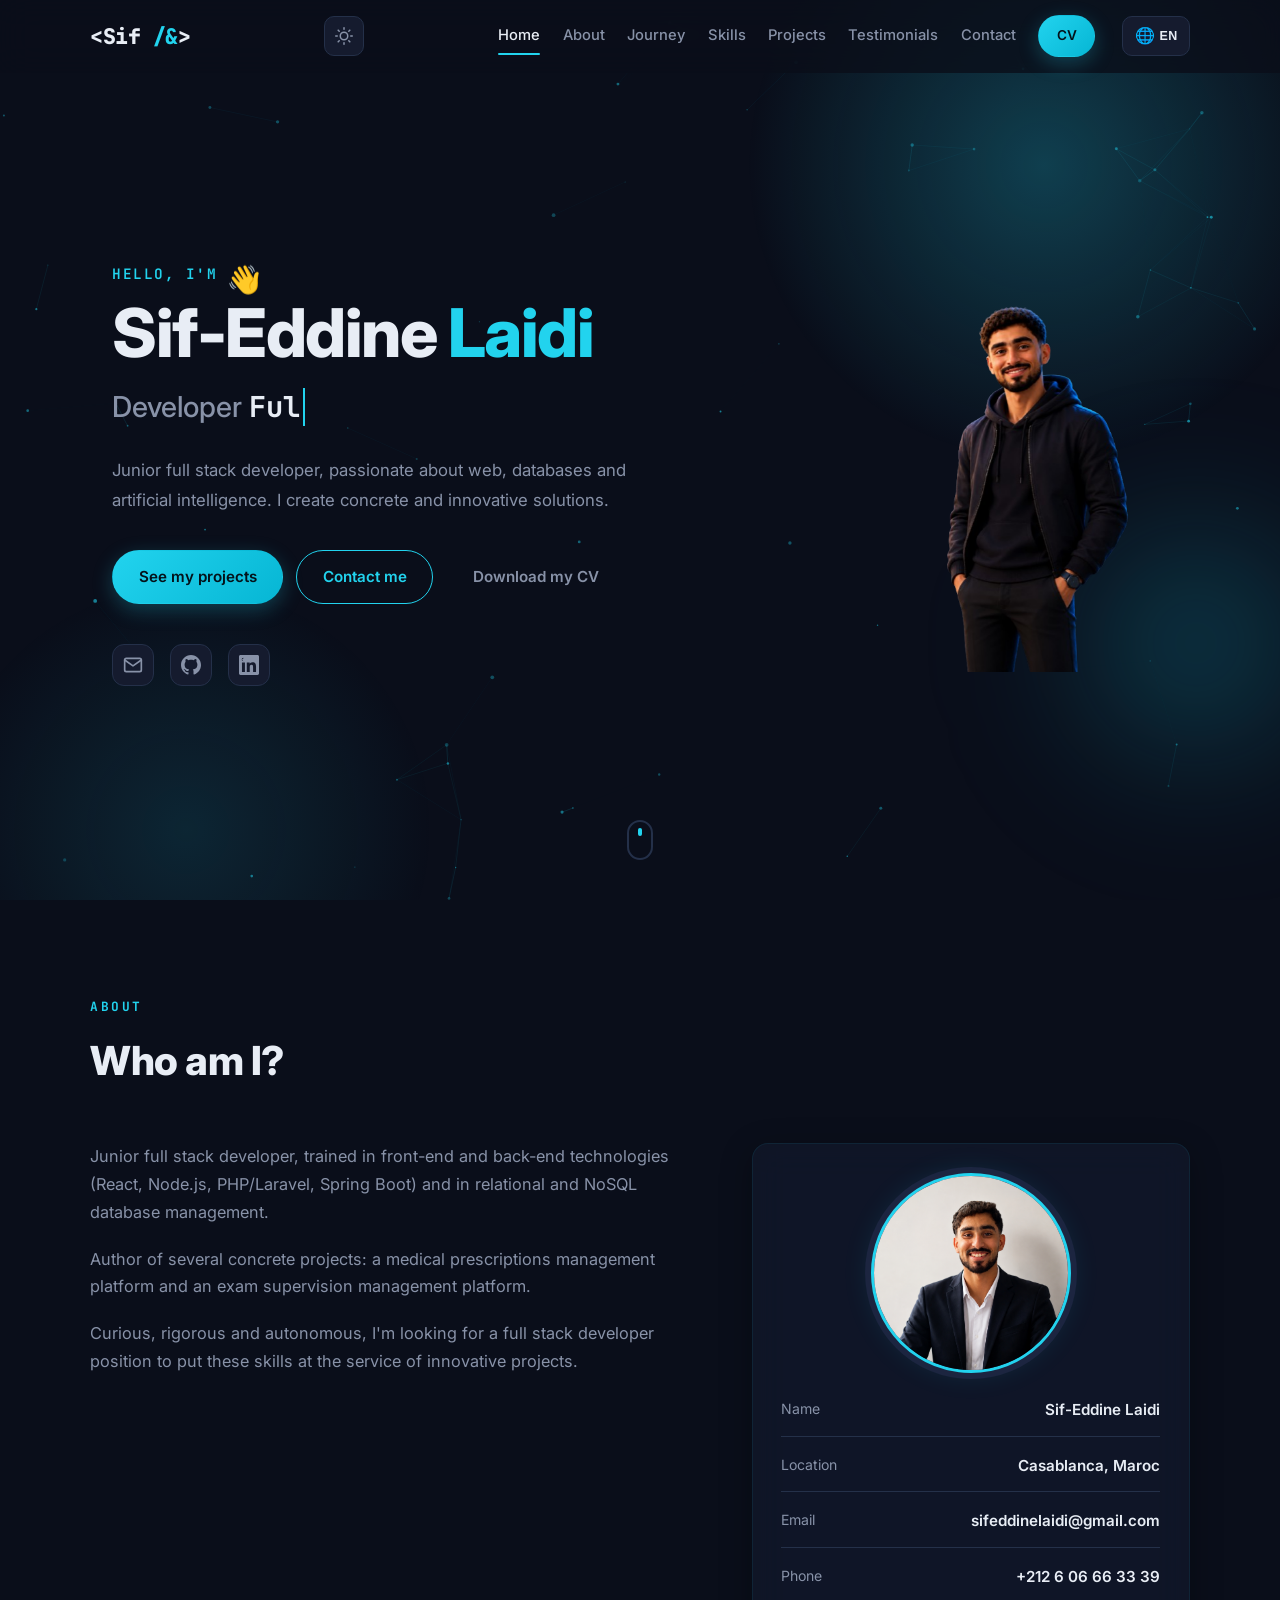
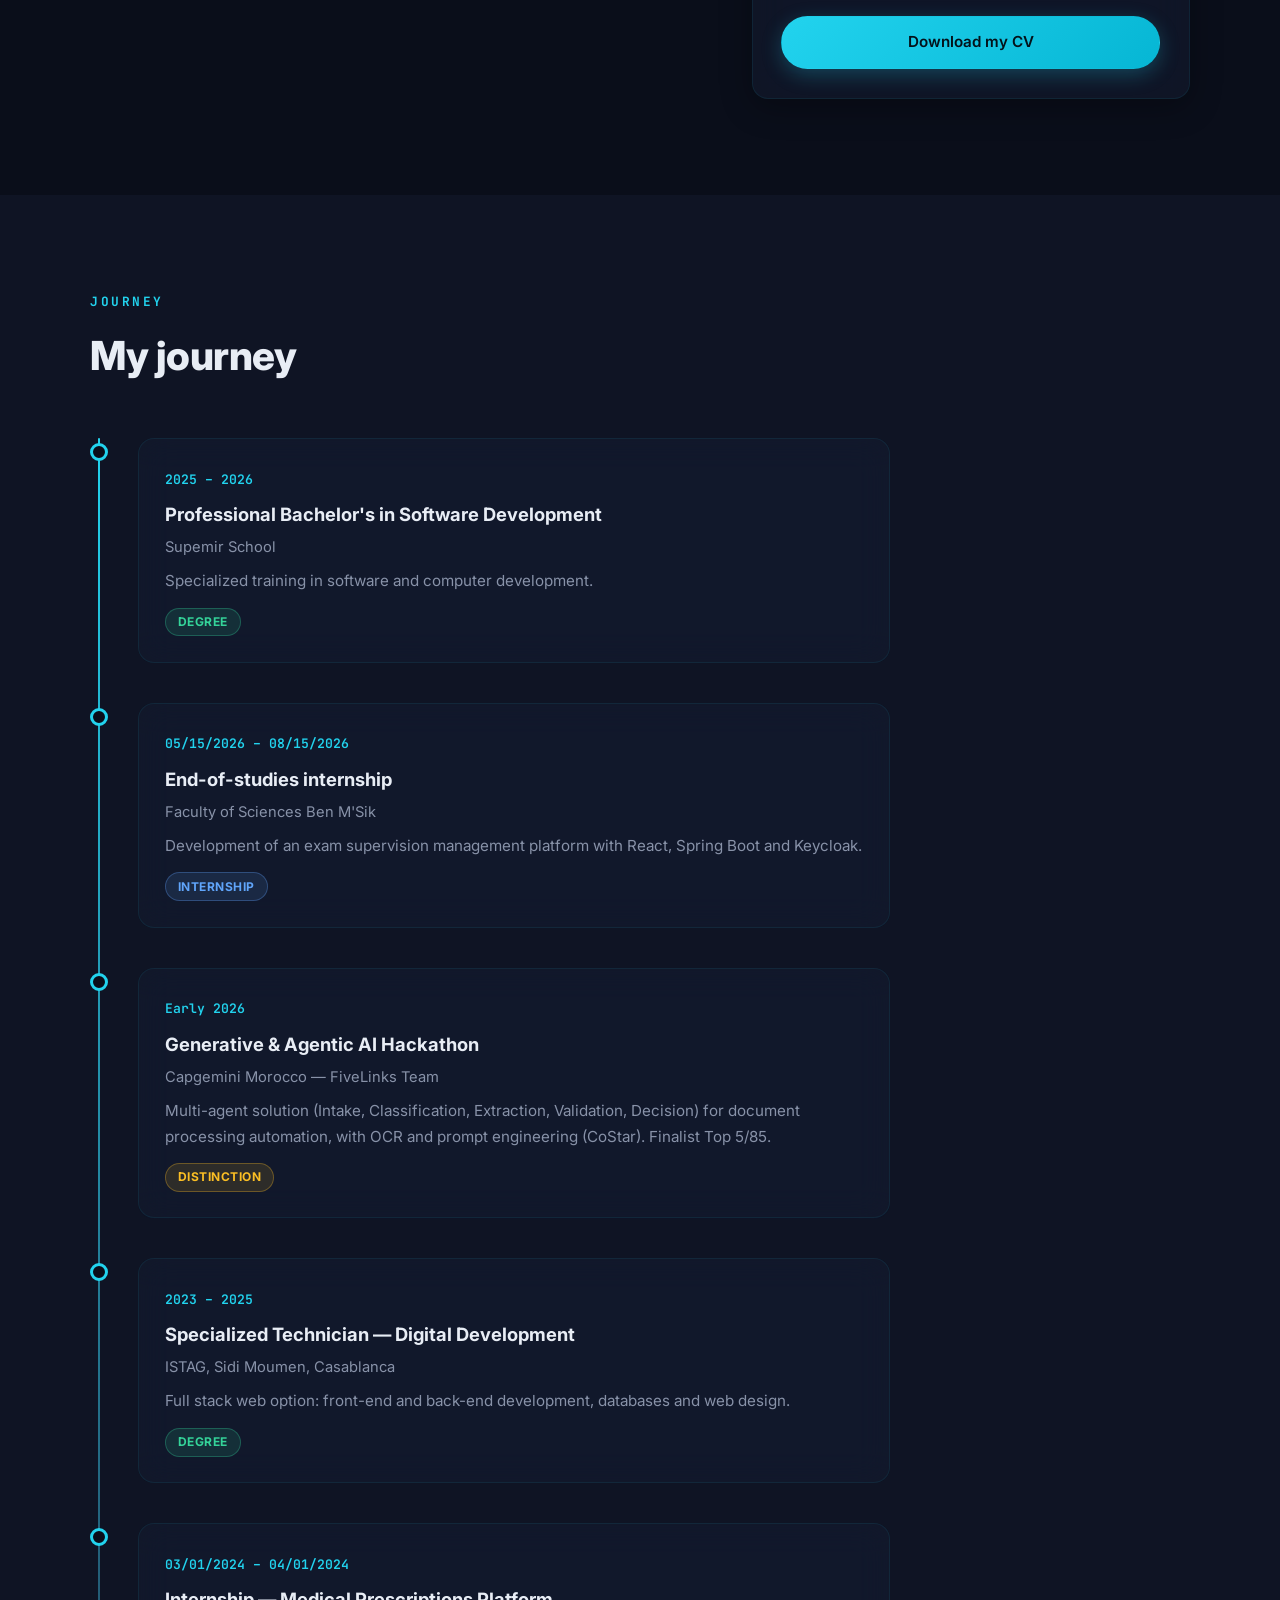
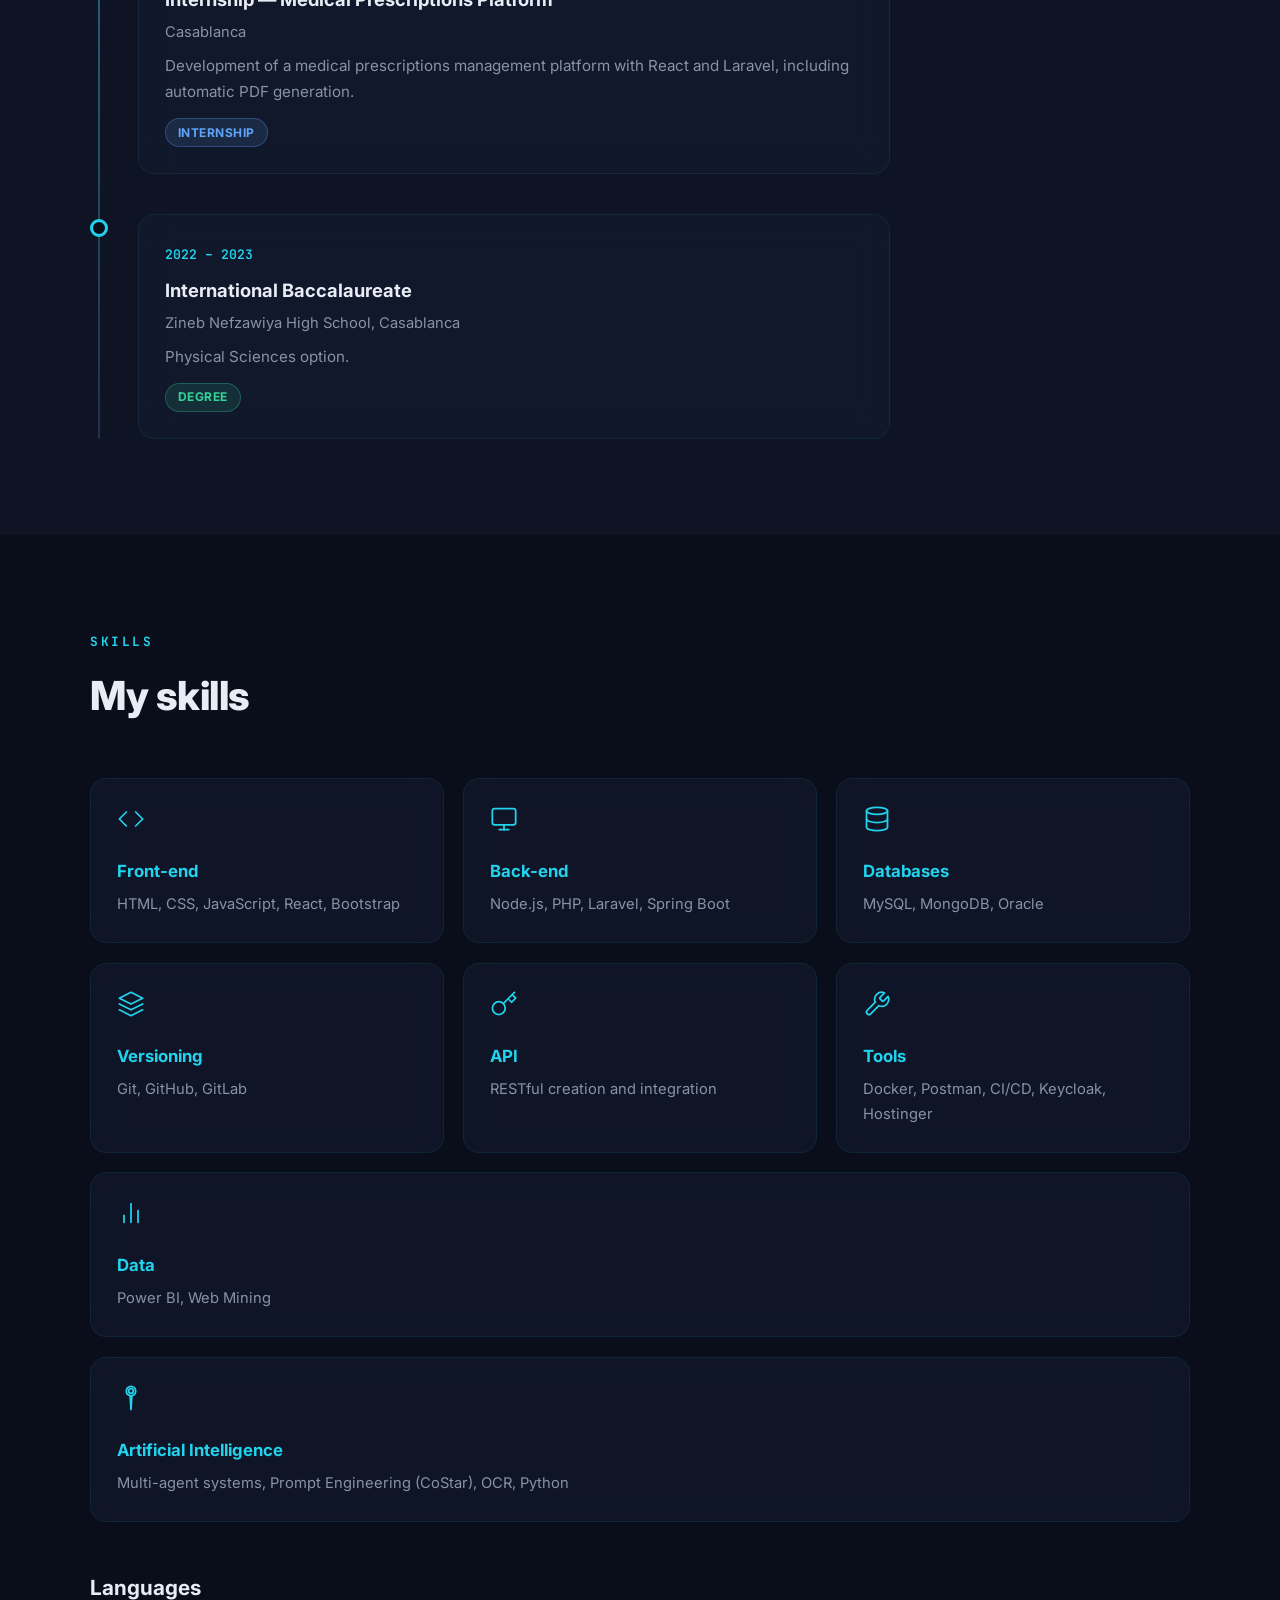
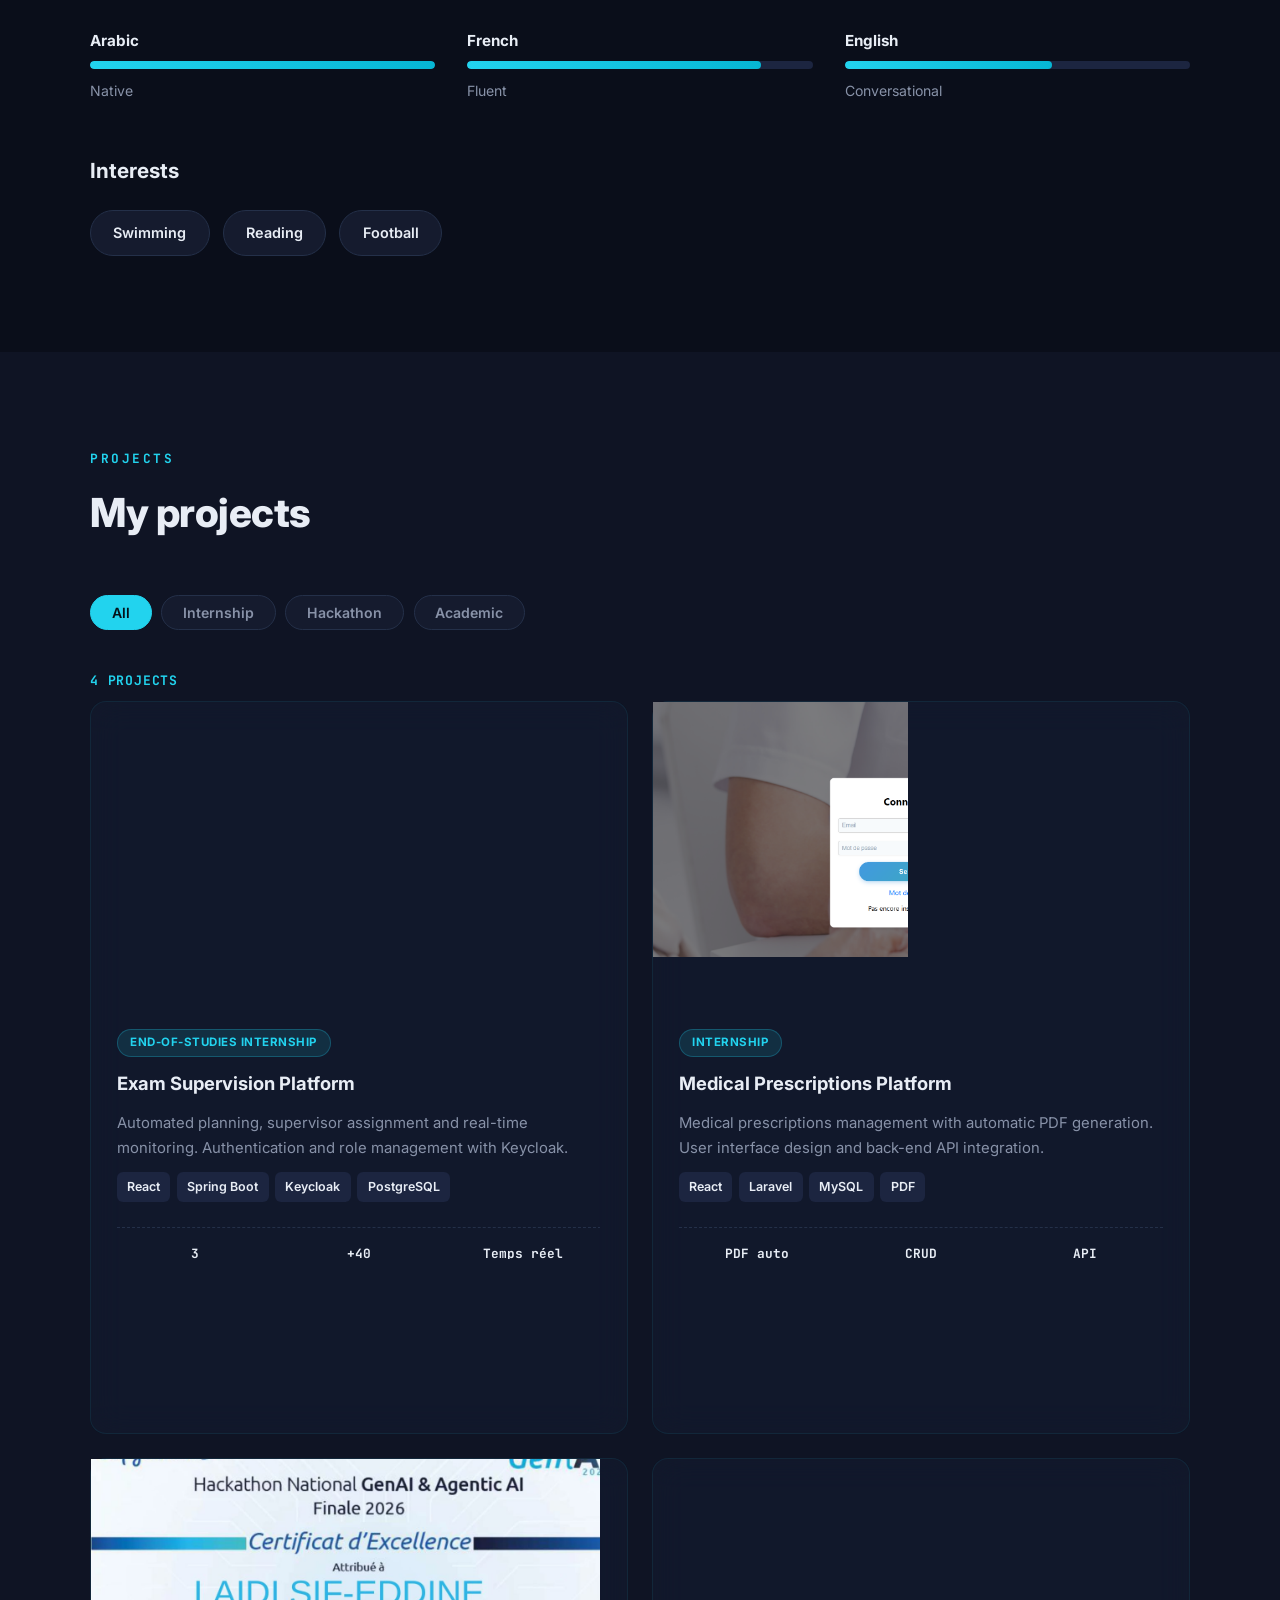
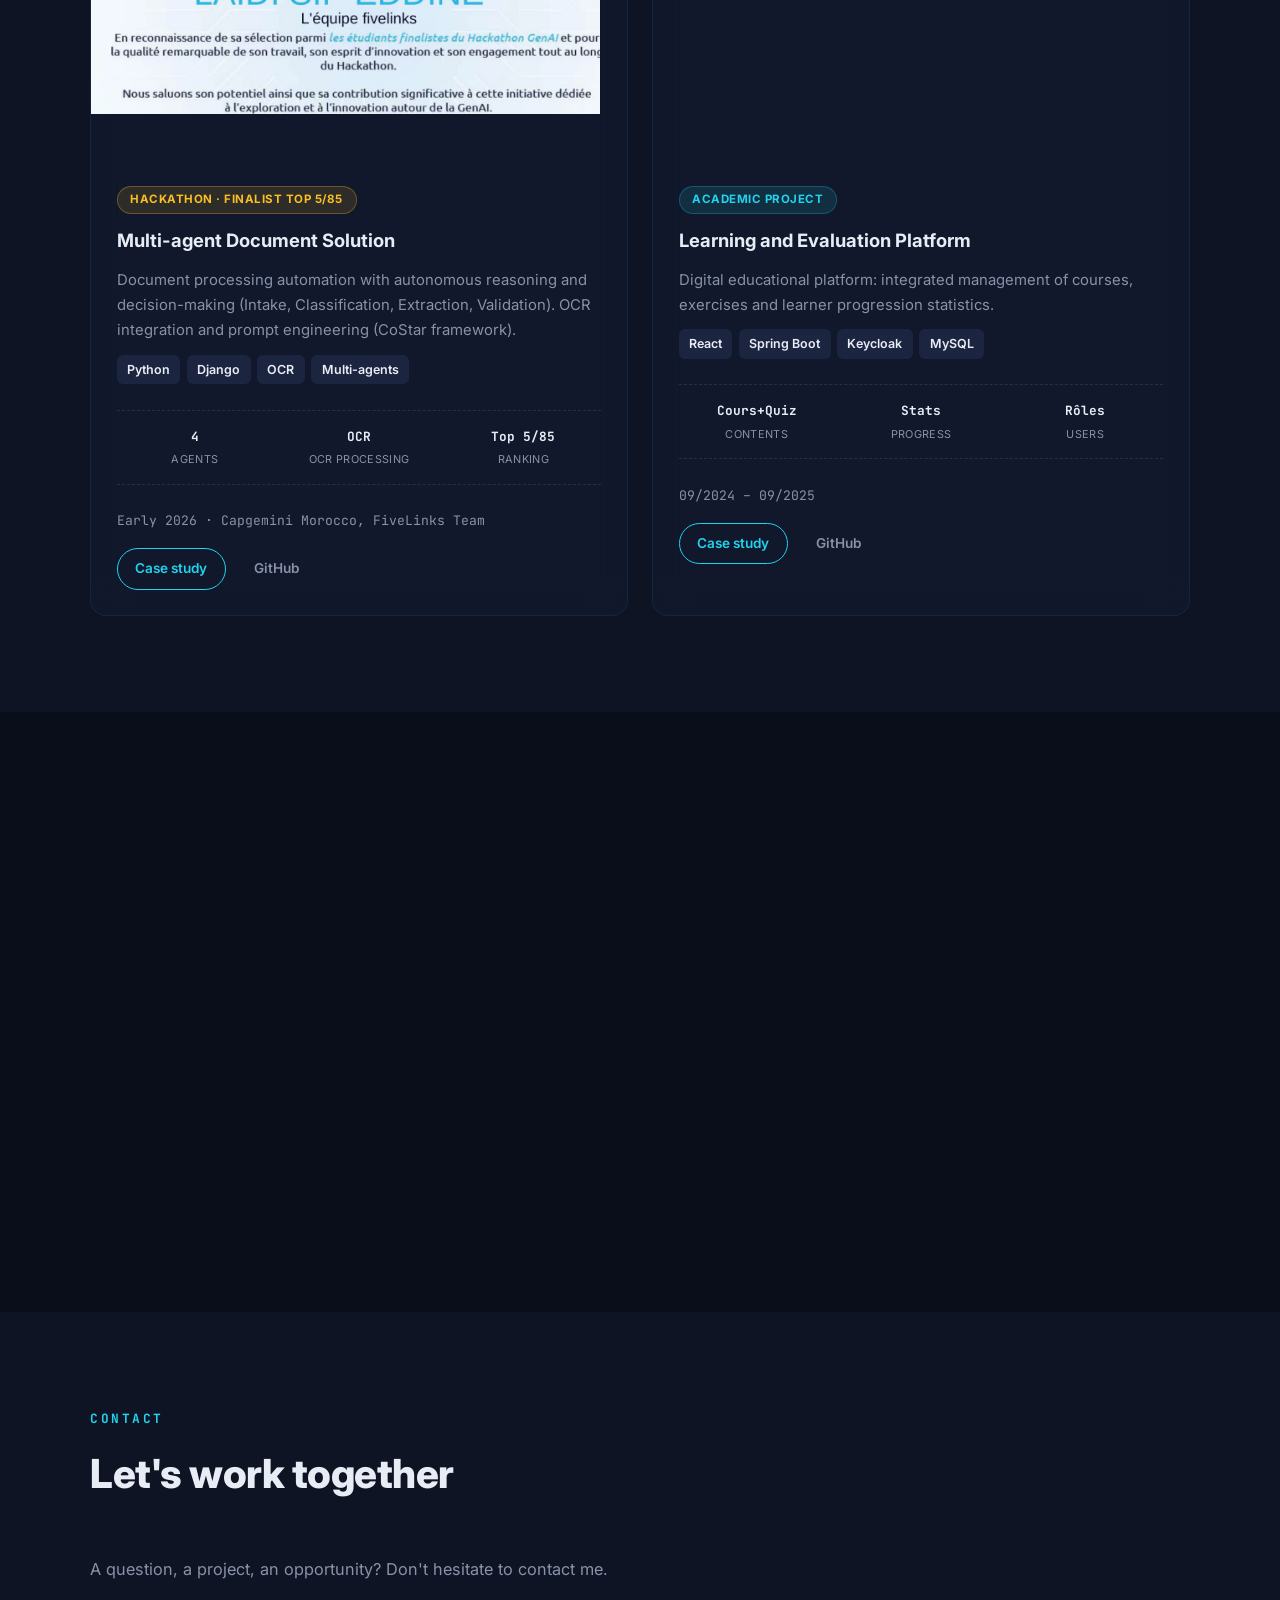
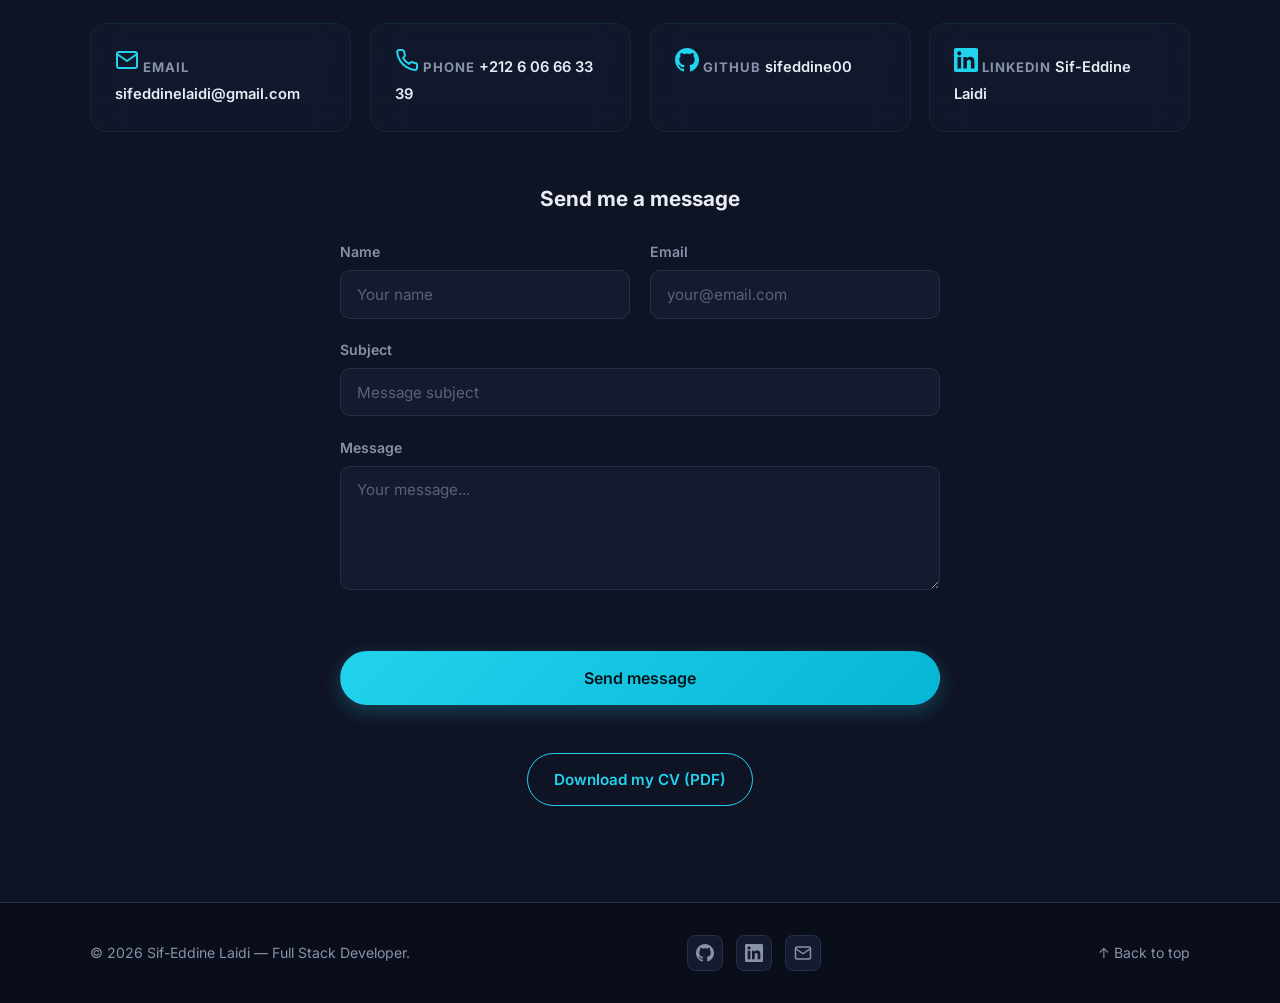
==== commit 87c426ff: "Contact reussi" ====
--- a/index.html
+++ b/index.html
@@ -596,7 +596,7 @@
 
         <div class="contact-form-wrapper">
           <h3 class="contact-form-title" data-i18n="contact.form_title">Envoyez-moi un message</h3>
-          <form class="contact-form" id="contactForm" action="https://formspree.io/f/xovjejzg" method="POST">
+          <form class="contact-form" id="contactForm" action="https://formspree.io/f/mdekobge" method="POST">
             <input type="text" name="_gotcha" class="hp-field" tabindex="-1" autocomplete="off" aria-hidden="true">
             <div class="form-group">
               <label for="formName" data-i18n="contact.form_name">Nom</label>
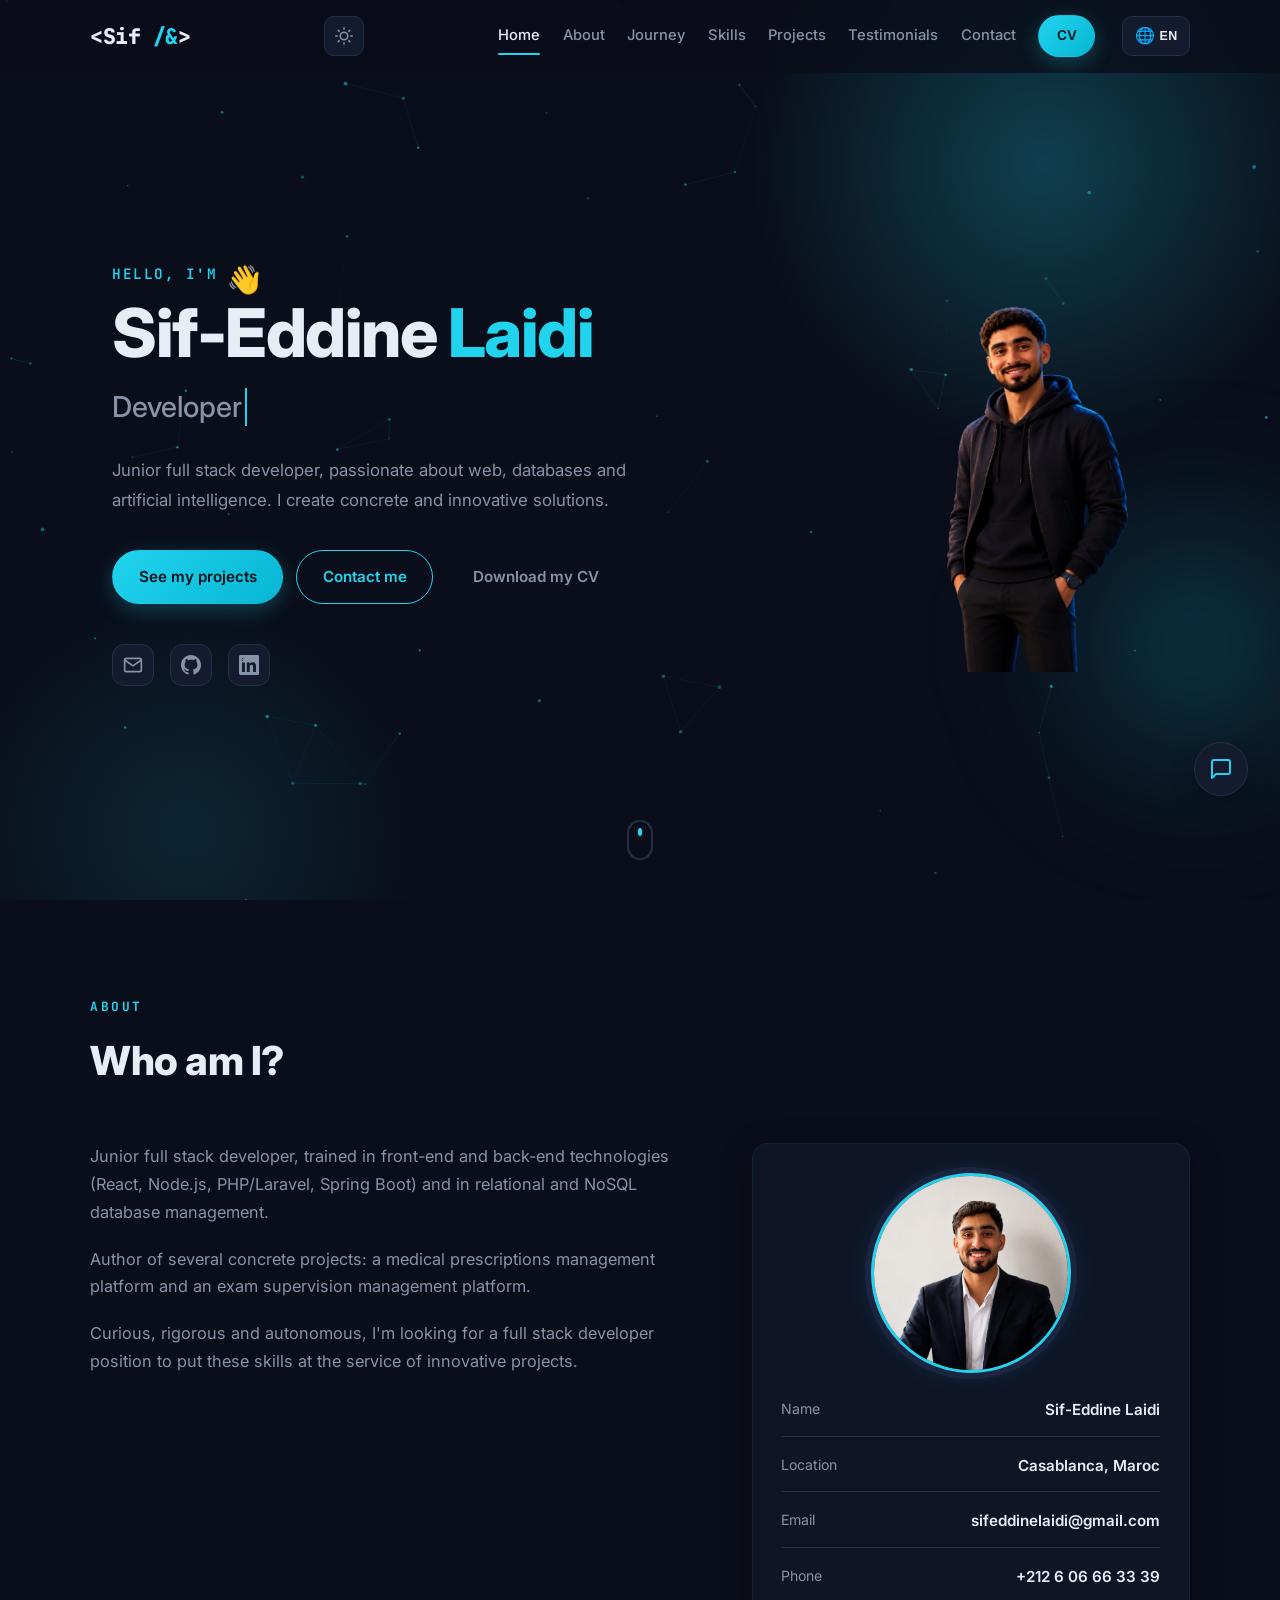
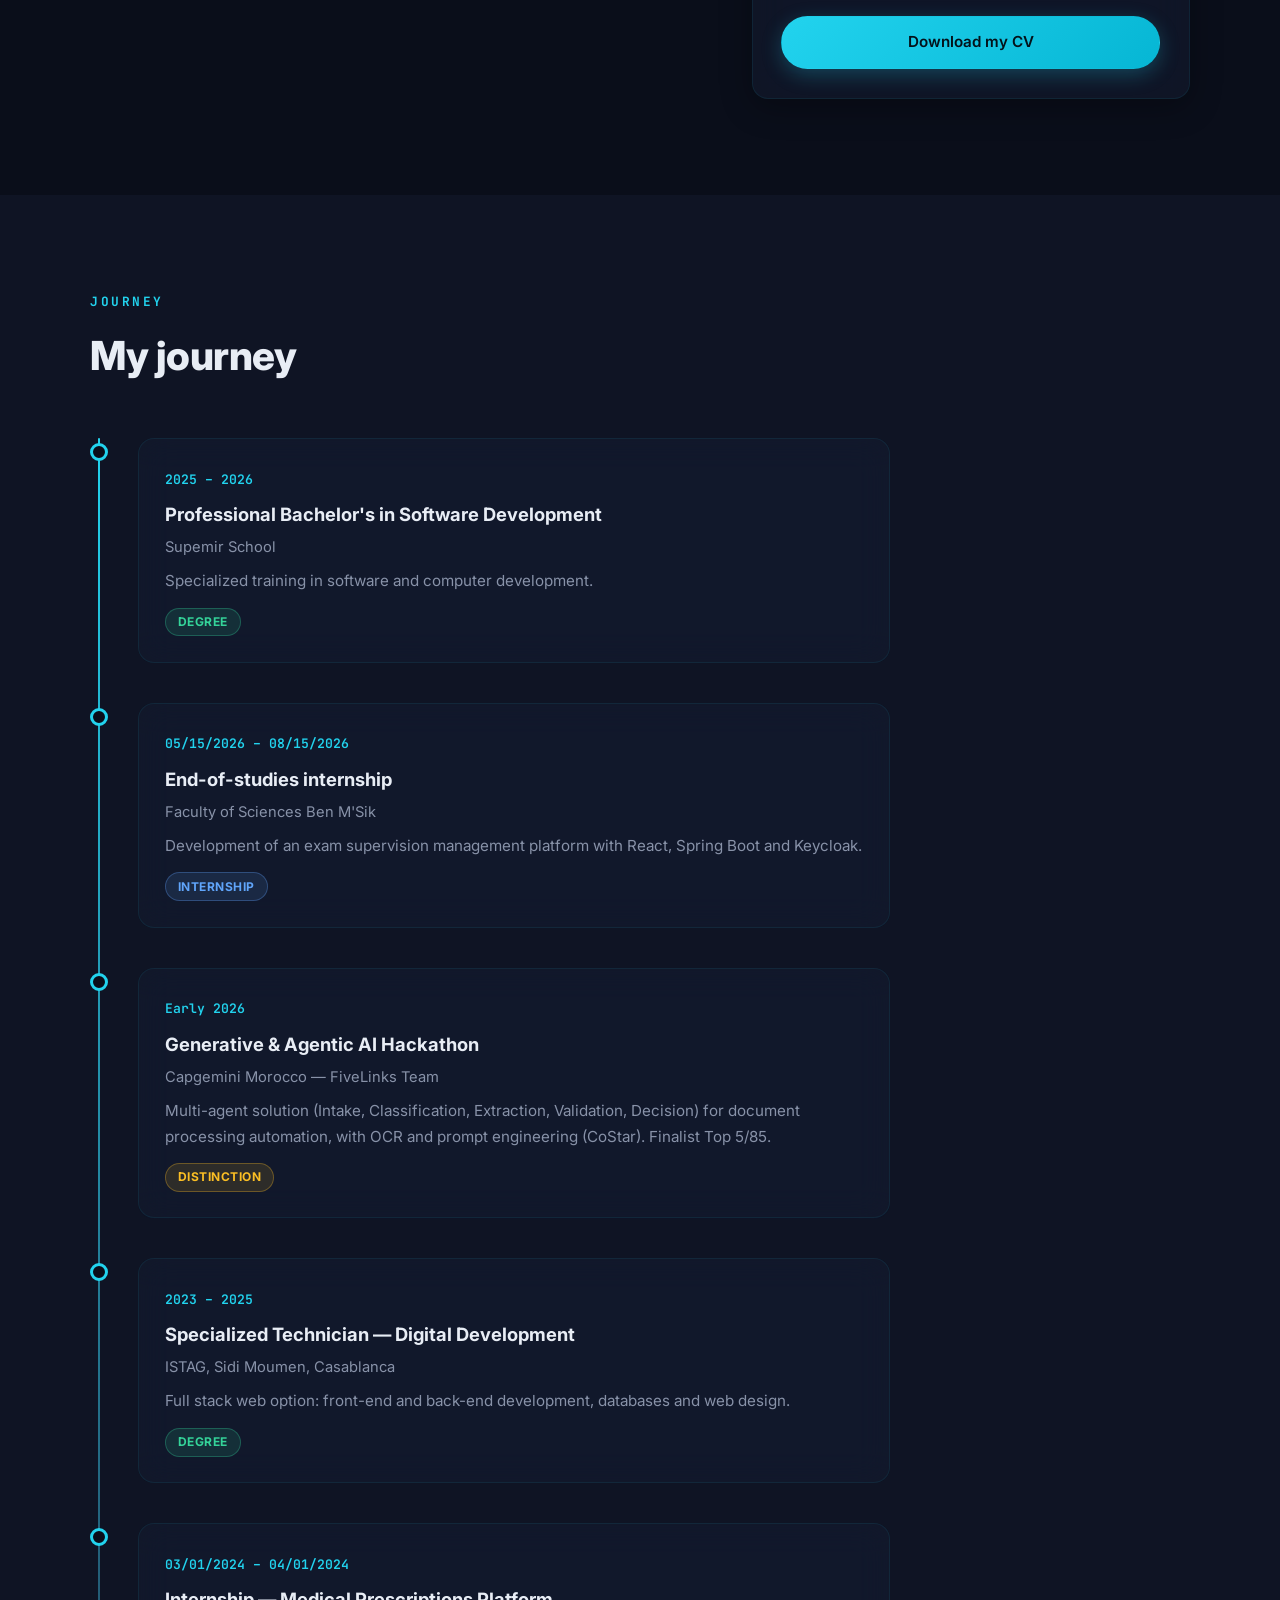
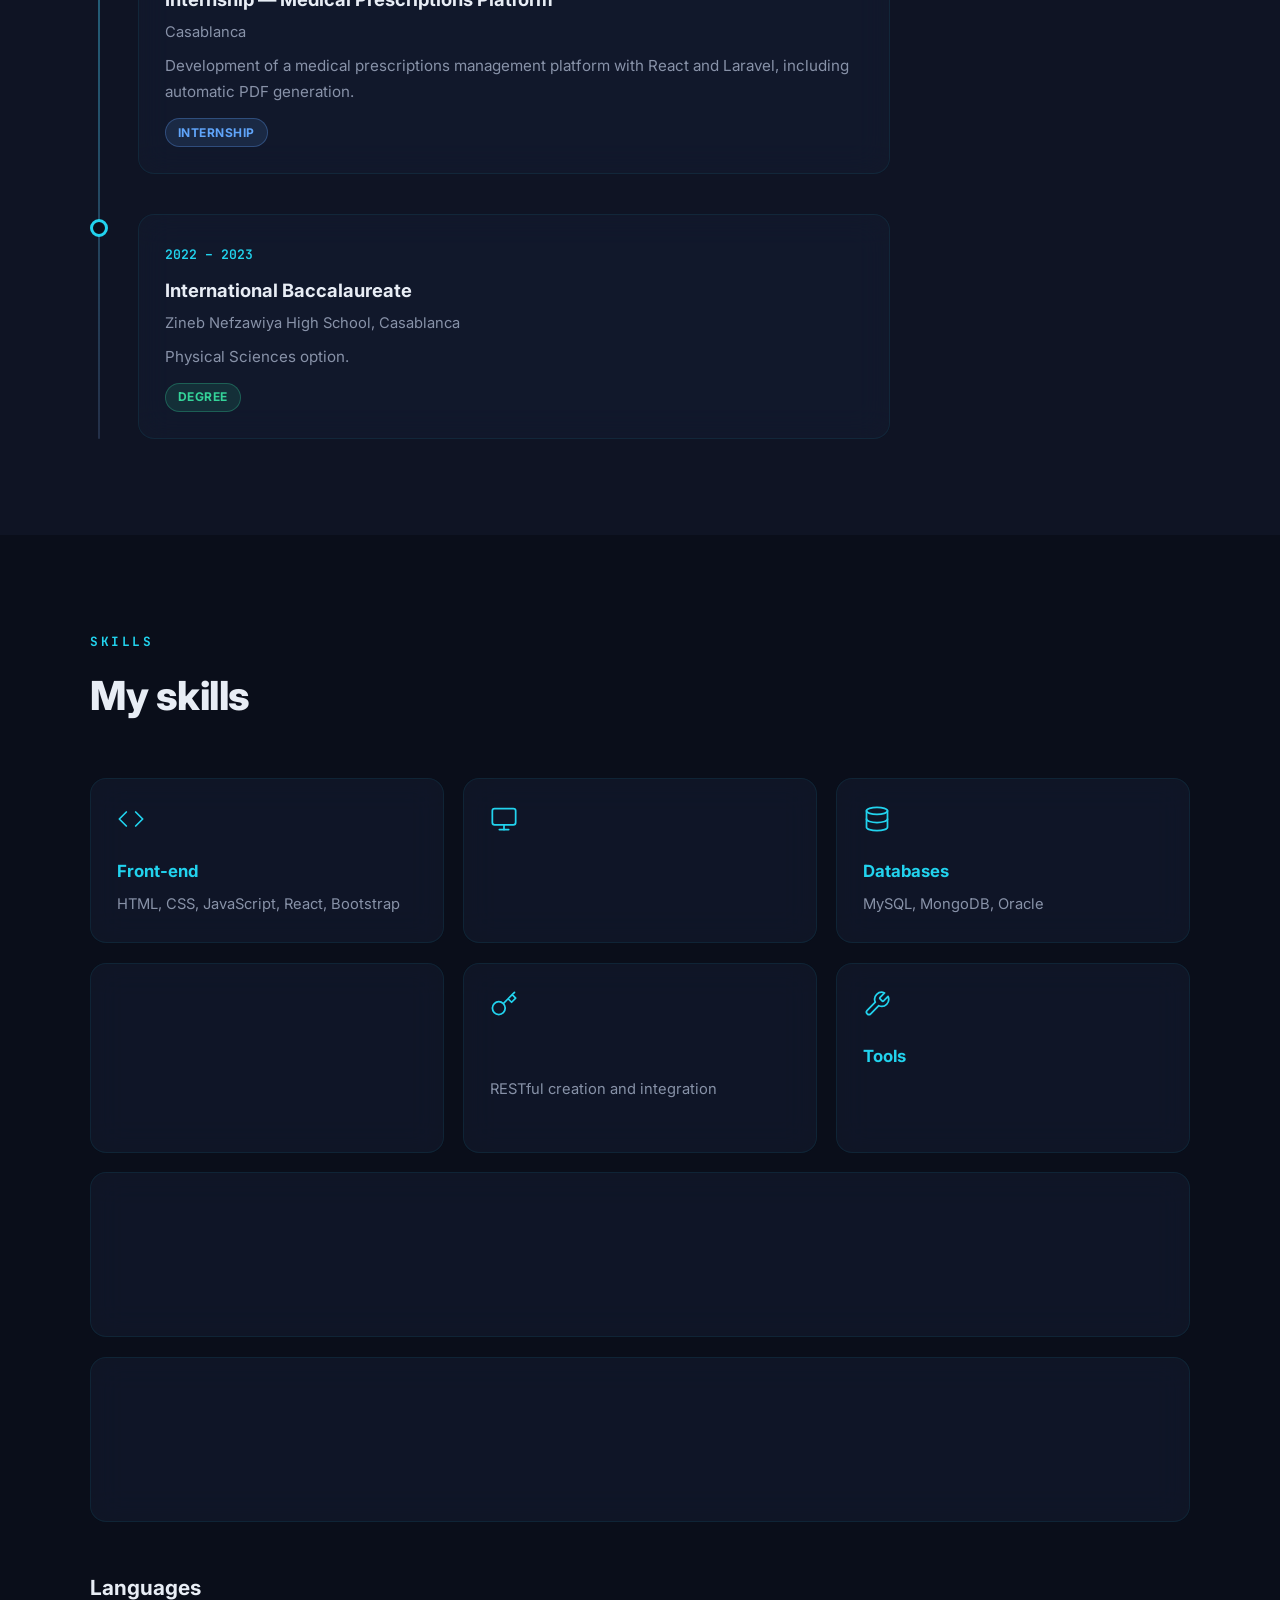
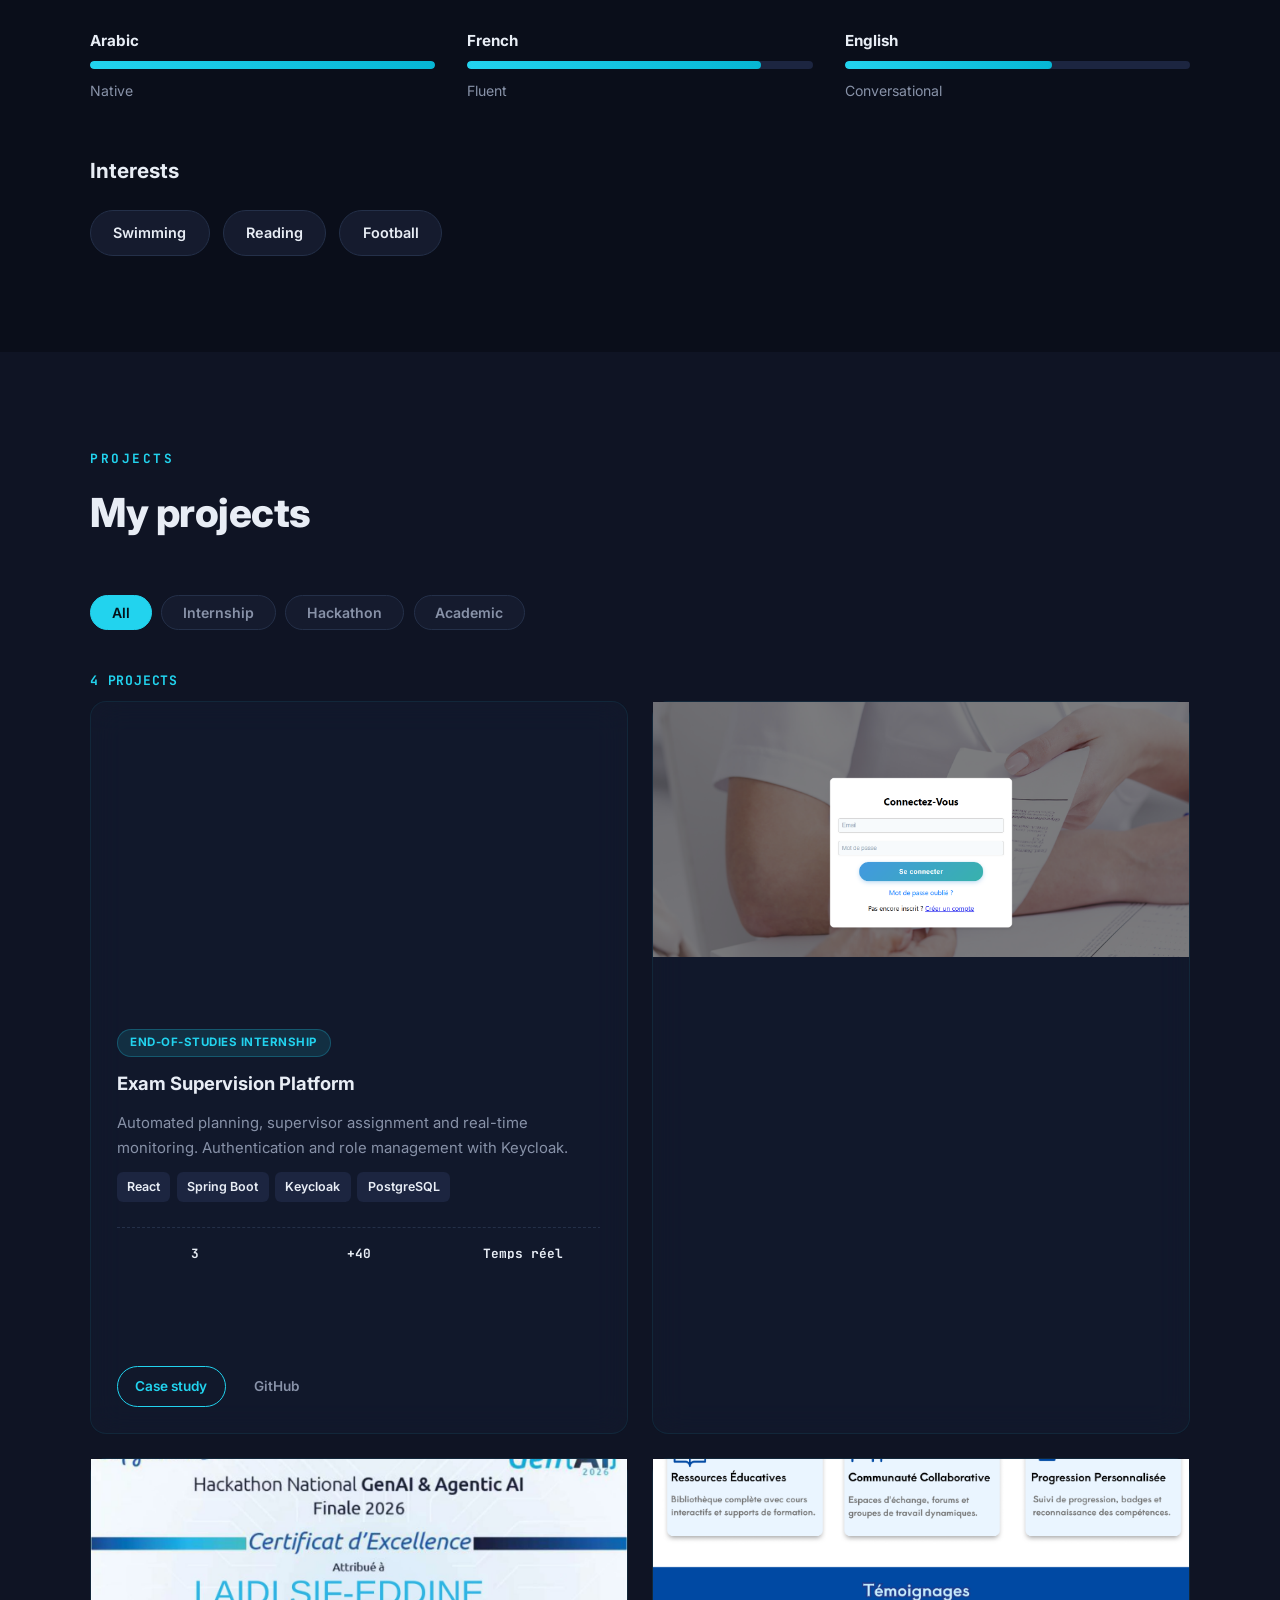
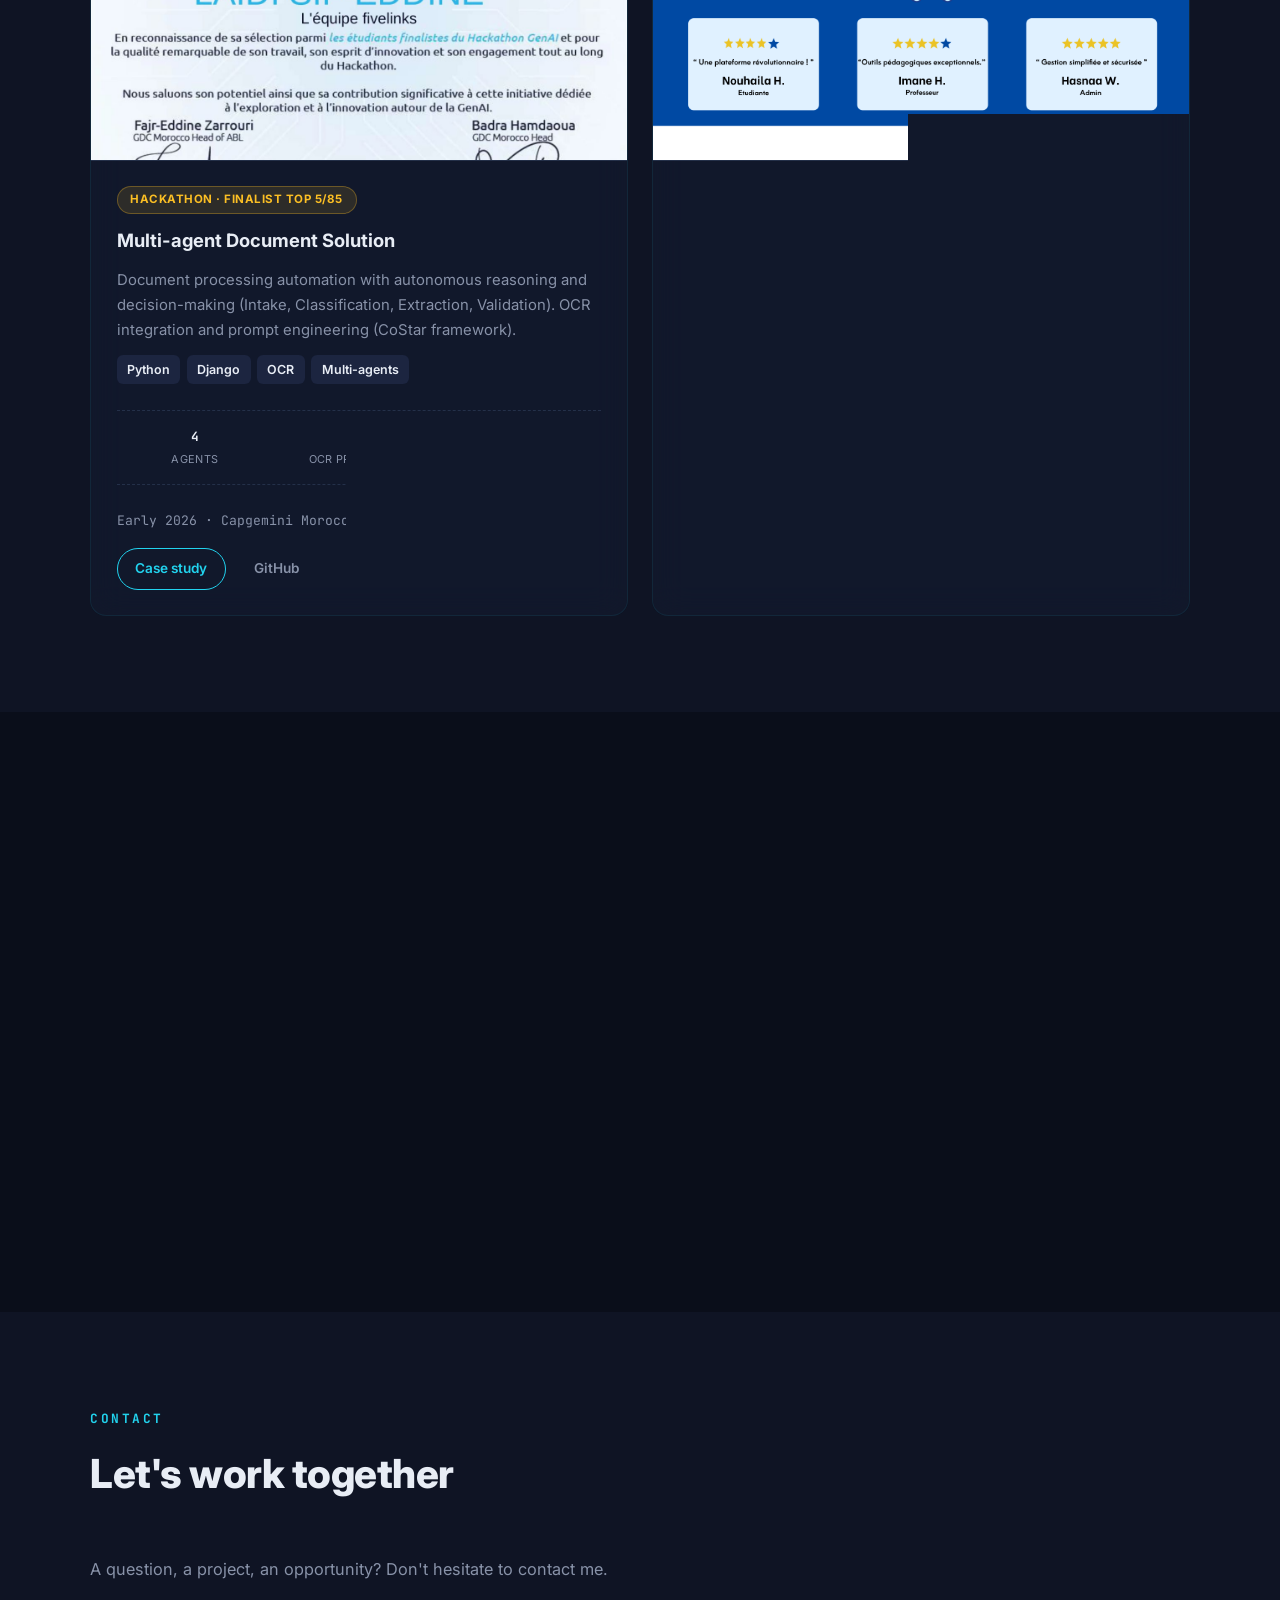
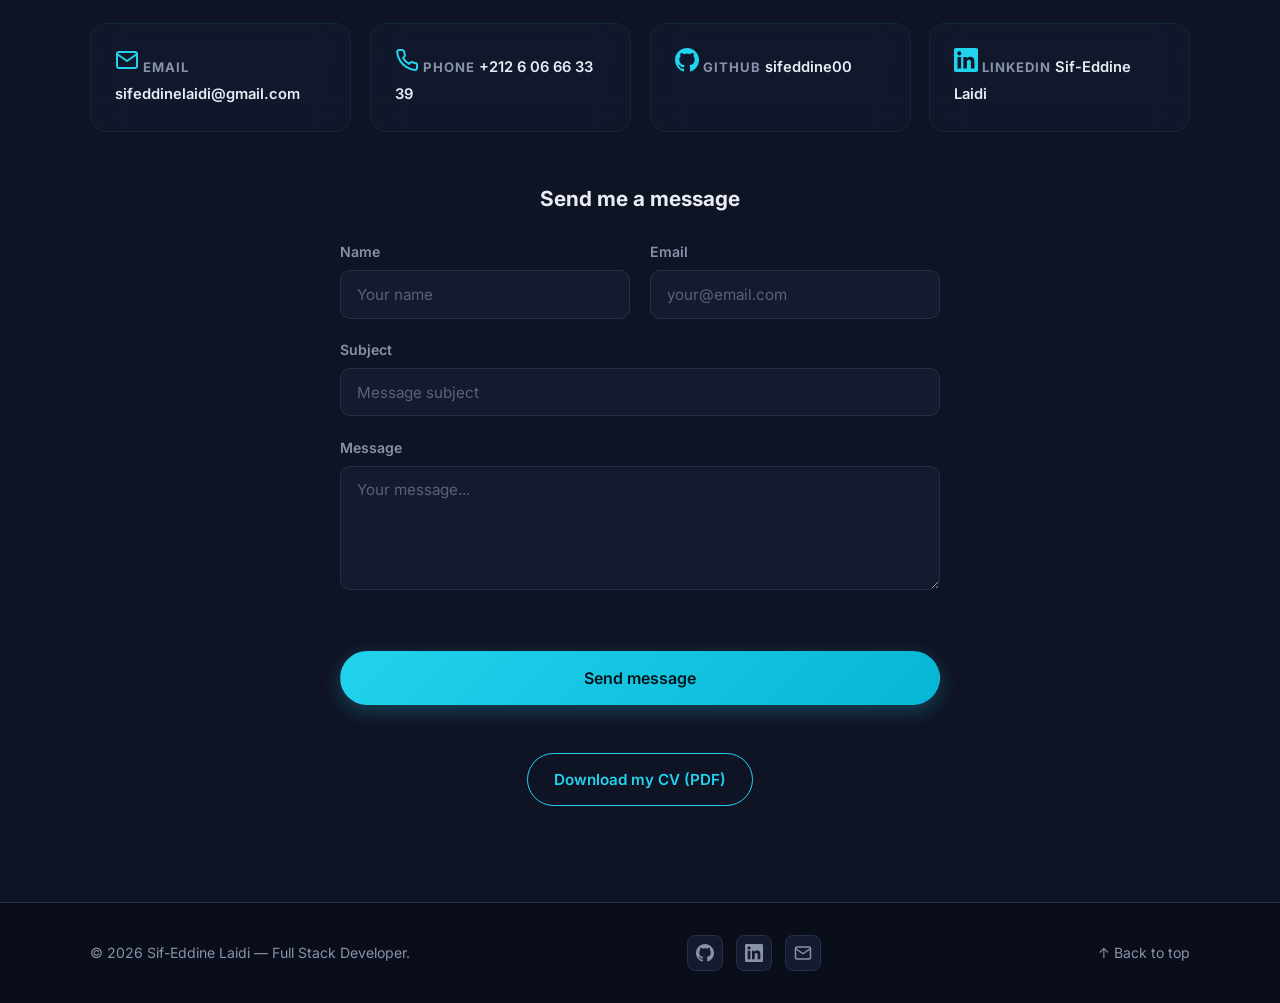
==== commit 076dcf63: "Chatbot IA multilingue FR/EN/AR via Cloudflare Worker et Hugging Face" ====
--- a/index.html
+++ b/index.html
@@ -7,6 +7,7 @@
   <meta name="keywords" content="développeur full stack, React, Spring Boot, Laravel, portfolio, Casablanca, Maroc">
   <meta name="author" content="Sif-Eddine Laidi">
   <meta name="theme-color" content="#0a0e1a">
+  <meta name="ai-api" content="https://portfolio-chat.sifeddinelaidi.workers.dev">
   <title>Sif-Eddine Laidi — Développeur Full Stack</title>
   <link rel="icon" href="data:image/svg+xml,<svg xmlns='http://www.w3.org/2000/svg' viewBox='0 0 100 100'><text y='.9em' font-size='90'>&lt;/&gt;</text></svg>">
 
@@ -15,7 +16,7 @@
   <meta property="og:title" content="Sif-Eddine Laidi — Développeur Full Stack">
   <meta property="og:description" content="Portfolio de Sif-Eddine Laidi, développeur full stack basé à Casablanca, Maroc. React, Spring Boot, Laravel, IA.">
   <meta property="og:image" content="assets/img/sif.png">
-  <meta property="og:url" content="https://sifeddine00.github.io/sif_portfolio/">
+  <meta property="og:url" content="https://sifeddine00.github.io/">
   <meta property="og:site_name" content="Sif-Eddine Laidi Portfolio">
 
   <!-- Twitter Card -->
@@ -33,6 +34,7 @@
   <!-- Styles -->
   <link rel="stylesheet" href="css/style.css">
   <link rel="stylesheet" href="css/premium.css">
+  <link rel="stylesheet" href="css/chat.css">
 
   <!-- JSON-LD -->
   <script type="application/ld+json">
@@ -41,7 +43,7 @@
     "@type": "Person",
     "name": "Sif-Eddine Laidi",
     "jobTitle": "Développeur Full Stack",
-    "url": "https://sifeddine00.github.io/sif_portfolio/",
+    "url": "https://sifeddine00.github.io/",
     "email": "sifeddinelaidi@gmail.com",
     "address": {
       "@type": "PostalAddress",
@@ -655,5 +657,6 @@
   <script src="js/i18n.js"></script>
   <script src="js/main.js"></script>
   <script src="js/premium.js"></script>
+<script src="js/chat.js"></script>
 </body>
 </html>
--- a/css/chat.css
+++ b/css/chat.css
@@ -0,0 +1,653 @@
+/* =========================================================================
+   portfolio-chat — widget de chat IA
+   Depend de css/style.css pour les variables de theme.
+   ========================================================================= */
+
+/* ---------- Bouton flottant ---------- */
+
+.chat-fab {
+  position: fixed;
+  /* Decalage vertical obligatoire : .back-to-top (premium.css) occupe
+     bottom: 2rem / right: 2rem. Sans ce decalage, les 2 se chevauchent. */
+  bottom: 6.5rem;
+  right: 2rem;
+  width: 54px;
+  height: 54px;
+  border-radius: 50%;
+  border: 1px solid var(--border);
+  background: var(--surface);
+  color: var(--accent);
+  display: flex;
+  align-items: center;
+  justify-content: center;
+  cursor: pointer;
+  z-index: 9000;
+  box-shadow: 0 8px 24px rgba(0, 0, 0, 0.28);
+  transition: transform var(--transition), background var(--transition),
+    border-color var(--transition), opacity 0.3s ease;
+  -webkit-tap-highlight-color: transparent;
+}
+
+.chat-fab:hover {
+  background: var(--accent);
+  color: #04121a;
+  border-color: var(--accent);
+  transform: translateY(-3px) scale(1.04);
+}
+
+.chat-fab:focus-visible {
+  outline: 2px solid var(--accent);
+  outline-offset: 3px;
+}
+
+.chat-fab[hidden] {
+  display: none;
+}
+
+.chat-fab svg {
+  width: 24px;
+  height: 24px;
+}
+
+/* Pastille "nouveau message" / indisponible */
+.chat-fab__badge {
+  position: absolute;
+  top: -2px;
+  right: -2px;
+  min-width: 18px;
+  height: 18px;
+  padding: 0 4px;
+  border-radius: 9px;
+  background: var(--danger);
+  color: #fff;
+  font-size: 0.68rem;
+  font-weight: 700;
+  line-height: 18px;
+  text-align: center;
+  border: 2px solid var(--bg);
+}
+
+.chat-fab__badge[hidden] {
+  display: none;
+}
+
+/* ---------- Region live pour lecteurs d'ecran ---------- */
+
+.chat-sr-only {
+  position: absolute;
+  width: 1px;
+  height: 1px;
+  padding: 0;
+  margin: -1px;
+  overflow: hidden;
+  clip: rect(0 0 0 0);
+  clip-path: inset(50%);
+  white-space: nowrap;
+  border: 0;
+}
+
+/* ---------- Panneau ---------- */
+
+.chat-panel {
+  position: fixed;
+  bottom: 6.5rem;
+  right: 2rem;
+  width: min(380px, calc(100vw - 2rem));
+  height: min(560px, calc(100vh - 10rem));
+  display: flex;
+  flex-direction: column;
+  background: var(--surface);
+  border: 1px solid var(--border);
+  border-radius: var(--radius);
+  box-shadow: 0 24px 64px rgba(0, 0, 0, 0.45);
+  z-index: 9001;
+  overflow: hidden;
+  transform-origin: bottom right;
+  animation: chatPanelIn 0.24s cubic-bezier(0.34, 1.3, 0.64, 1);
+}
+
+.chat-panel[hidden] {
+  display: none;
+}
+
+@keyframes chatPanelIn {
+  from {
+    opacity: 0;
+    transform: translateY(14px) scale(0.97);
+  }
+  to {
+    opacity: 1;
+    transform: translateY(0) scale(1);
+  }
+}
+
+/* ---------- En-tete ---------- */
+
+.chat-header {
+  display: flex;
+  align-items: center;
+  gap: 0.7rem;
+  padding: 0.9rem 1rem;
+  border-bottom: 1px solid var(--border);
+  background: var(--surface-2);
+  flex-shrink: 0;
+}
+
+.chat-header__avatar {
+  position: relative;
+  width: 38px;
+  height: 38px;
+  border-radius: 50%;
+  background: var(--accent);
+  color: #04121a;
+  display: flex;
+  align-items: center;
+  justify-content: center;
+  font-weight: 700;
+  font-size: 0.95rem;
+  flex-shrink: 0;
+}
+
+.chat-header__dot {
+  position: absolute;
+  bottom: 0;
+  right: 0;
+  width: 11px;
+  height: 11px;
+  border-radius: 50%;
+  background: var(--text-muted);
+  border: 2px solid var(--surface-2);
+  transition: background var(--transition);
+}
+
+.chat-header__dot.is-online {
+  background: var(--success);
+}
+
+.chat-header__dot.is-offline {
+  background: var(--danger);
+}
+
+.chat-header__text {
+  flex: 1;
+  min-width: 0;
+}
+
+.chat-header__title {
+  font-size: 0.92rem;
+  font-weight: 600;
+  color: var(--text);
+  margin: 0;
+  white-space: nowrap;
+  overflow: hidden;
+  text-overflow: ellipsis;
+}
+
+.chat-header__status {
+  font-size: 0.74rem;
+  color: var(--text-muted);
+  margin: 0.1rem 0 0;
+  white-space: nowrap;
+  overflow: hidden;
+  text-overflow: ellipsis;
+}
+
+.chat-header__btn {
+  width: 32px;
+  height: 32px;
+  border: none;
+  border-radius: 8px;
+  background: transparent;
+  color: var(--text-muted);
+  display: flex;
+  align-items: center;
+  justify-content: center;
+  cursor: pointer;
+  flex-shrink: 0;
+  transition: background var(--transition), color var(--transition);
+}
+
+.chat-header__btn:hover {
+  background: var(--surface);
+  color: var(--accent);
+}
+
+.chat-header__btn:focus-visible {
+  outline: 2px solid var(--accent);
+  outline-offset: 1px;
+}
+
+.chat-header__btn svg {
+  width: 17px;
+  height: 17px;
+}
+
+/* ---------- Liste de messages ---------- */
+
+.chat-messages {
+  flex: 1;
+  overflow-y: auto;
+  overflow-x: hidden;
+  padding: 1rem;
+  display: flex;
+  flex-direction: column;
+  gap: 0.75rem;
+  overscroll-behavior: contain;
+  scrollbar-width: thin;
+}
+
+.chat-msg {
+  max-width: 86%;
+  padding: 0.65rem 0.85rem;
+  border-radius: 14px;
+  font-size: 0.885rem;
+  line-height: 1.55;
+  white-space: pre-wrap;
+  word-break: break-word;
+  overflow-wrap: anywhere;
+}
+
+.chat-msg--user {
+  align-self: flex-end;
+  background: var(--accent);
+  color: #04121a;
+  border-bottom-right-radius: 4px;
+}
+
+.chat-msg--bot {
+  align-self: flex-start;
+  background: var(--surface-2);
+  border: 1px solid var(--border);
+  color: var(--text);
+  border-bottom-left-radius: 4px;
+}
+
+.chat-msg--error {
+  align-self: flex-start;
+  background: rgba(248, 113, 113, 0.12);
+  border: 1px solid rgba(248, 113, 113, 0.4);
+  color: var(--text);
+}
+
+.chat-msg a {
+  color: var(--accent);
+  text-decoration: underline;
+  overflow-wrap: anywhere;
+}
+
+.chat-msg strong {
+  font-weight: 700;
+}
+
+.chat-msg ul {
+  margin: 0.35rem 0;
+  padding-inline-start: 1.1rem;
+}
+
+.chat-msg--user strong,
+.chat-msg--user a {
+  color: #04121a;
+}
+
+/* ---------- Indicateur d'ecriture ---------- */
+
+.chat-typing {
+  align-self: flex-start;
+  display: flex;
+  gap: 4px;
+  padding: 0.8rem 0.9rem;
+  background: var(--surface-2);
+  border: 1px solid var(--border);
+  border-radius: 14px;
+  border-bottom-left-radius: 4px;
+}
+
+.chat-typing span {
+  width: 7px;
+  height: 7px;
+  border-radius: 50%;
+  background: var(--text-muted);
+  animation: chatTyping 1.2s infinite ease-in-out;
+}
+
+.chat-typing span:nth-child(2) {
+  animation-delay: 0.15s;
+}
+
+.chat-typing span:nth-child(3) {
+  animation-delay: 0.3s;
+}
+
+@keyframes chatTyping {
+  0%,
+  60%,
+  100% {
+    transform: translateY(0);
+    opacity: 0.45;
+  }
+  30% {
+    transform: translateY(-5px);
+    opacity: 1;
+  }
+}
+
+.chat-typing[hidden] {
+  display: none;
+}
+
+/* ---------- Suggestions ---------- */
+
+.chat-suggestions {
+  display: flex;
+  flex-wrap: wrap;
+  gap: 0.4rem;
+  padding: 0 1rem 0.7rem;
+  flex-shrink: 0;
+}
+
+.chat-suggestions[hidden] {
+  display: none;
+}
+
+.chat-chip {
+  padding: 0.4rem 0.7rem;
+  border-radius: 999px;
+  border: 1px solid var(--border);
+  background: var(--surface-2);
+  color: var(--text-muted);
+  font-size: 0.78rem;
+  font-family: inherit;
+  cursor: pointer;
+  transition: border-color var(--transition), color var(--transition),
+    background var(--transition);
+}
+
+.chat-chip:hover {
+  border-color: var(--accent);
+  color: var(--accent);
+}
+
+.chat-chip:focus-visible {
+  outline: 2px solid var(--accent);
+  outline-offset: 1px;
+}
+
+/* ---------- Mention IA ---------- */
+
+.chat-disclaimer {
+  margin: 0;
+  padding: 0.35rem 1rem;
+  font-size: 0.68rem;
+  line-height: 1.4;
+  color: var(--text-muted);
+  text-align: center;
+  background: var(--surface-2);
+  border-top: 1px solid var(--border);
+  flex-shrink: 0;
+}
+
+/* ---------- Repli quand l'IA est indisponible ---------- */
+
+.chat-fallback {
+  padding: 0.85rem 1rem;
+  border-top: 1px solid var(--border);
+  background: var(--surface-2);
+  flex-shrink: 0;
+}
+
+.chat-fallback[hidden] {
+  display: none;
+}
+
+.chat-fallback p {
+  margin: 0 0 0.6rem;
+  font-size: 0.8rem;
+  color: var(--text-muted);
+  line-height: 1.5;
+}
+
+.chat-fallback__actions {
+  display: flex;
+  flex-wrap: wrap;
+  gap: 0.45rem;
+}
+
+.chat-fallback__link {
+  padding: 0.4rem 0.7rem;
+  border-radius: 8px;
+  border: 1px solid var(--border);
+  background: var(--surface);
+  color: var(--accent);
+  font-size: 0.79rem;
+  text-decoration: none;
+  transition: border-color var(--transition), background var(--transition);
+}
+
+.chat-fallback__link:hover {
+  border-color: var(--accent);
+  background: var(--accent-glow);
+}
+
+.chat-fallback__link--primary {
+  background: var(--accent);
+  color: #04121a;
+  border-color: var(--accent);
+  font-weight: 600;
+}
+
+/* ---------- Zone de saisie ---------- */
+
+.chat-form {
+  display: flex;
+  gap: 0.5rem;
+  padding: 0.8rem 1rem;
+  border-top: 1px solid var(--border);
+  background: var(--surface-2);
+  flex-shrink: 0;
+}
+
+.chat-input {
+  flex: 1;
+  min-width: 0;
+  padding: 0.6rem 0.8rem;
+  border-radius: var(--radius-sm);
+  border: 1px solid var(--border);
+  background: var(--bg);
+  color: var(--text);
+  font-family: inherit;
+  font-size: 0.875rem;
+  line-height: 1.45;
+  resize: none;
+  max-height: 96px;
+  transition: border-color var(--transition), box-shadow var(--transition);
+}
+
+.chat-input::placeholder {
+  color: var(--text-muted);
+}
+
+.chat-input:focus {
+  outline: none;
+  border-color: var(--accent);
+  box-shadow: 0 0 0 3px var(--accent-glow);
+}
+
+.chat-input:disabled {
+  opacity: 0.55;
+  cursor: not-allowed;
+}
+
+.chat-send {
+  width: 40px;
+  height: 40px;
+  align-self: flex-end;
+  border: none;
+  border-radius: var(--radius-sm);
+  background: var(--accent);
+  color: #04121a;
+  display: flex;
+  align-items: center;
+  justify-content: center;
+  cursor: pointer;
+  flex-shrink: 0;
+  transition: opacity var(--transition), transform var(--transition);
+}
+
+.chat-send:hover:not(:disabled) {
+  transform: scale(1.05);
+}
+
+.chat-send:disabled {
+  opacity: 0.4;
+  cursor: not-allowed;
+}
+
+.chat-send:focus-visible {
+  outline: 2px solid var(--accent);
+  outline-offset: 2px;
+}
+
+.chat-send svg {
+  width: 18px;
+  height: 18px;
+}
+
+/* ---------- Bouton "arreter" pendant le streaming ---------- */
+
+.chat-send.is-streaming svg {
+  display: none;
+}
+
+.chat-send.is-streaming::before {
+  content: "";
+  width: 12px;
+  height: 12px;
+  border: 2px solid currentColor;
+  border-top-color: transparent;
+  border-radius: 2px;
+  animation: chatSpin 0.7s linear infinite;
+}
+
+@keyframes chatSpin {
+  to {
+    transform: rotate(360deg);
+  }
+}
+
+/* =========================================================================
+   RTL
+   ========================================================================= */
+
+[dir="rtl"] .chat-panel {
+  transform-origin: bottom left;
+}
+
+[dir="rtl"] .chat-msg {
+  border-radius: 14px;
+}
+
+[dir="rtl"] .chat-msg--user {
+  border-bottom-left-radius: 4px;
+  border-bottom-right-radius: 14px;
+}
+
+[dir="rtl"] .chat-msg--bot {
+  border-bottom-right-radius: 4px;
+  border-bottom-left-radius: 14px;
+}
+
+[dir="rtl"] .chat-typing {
+  border-bottom-right-radius: 4px;
+}
+
+[dir="rtl"] .chat-msg ul {
+  padding-inline-start: 1.1rem;
+}
+
+[dir="rtl"] .chat-fab,
+[dir="rtl"] .chat-panel {
+  right: auto;
+  left: 2rem;
+}
+
+[dir="rtl"] .chat-fab__badge {
+  right: auto;
+  left: -2px;
+}
+
+/* =========================================================================
+   Responsive
+   ========================================================================= */
+
+@media (pointer: coarse) {
+  .chat-fab,
+  .chat-panel {
+    bottom: 5.5rem;
+    right: 1rem;
+  }
+  [dir="rtl"] .chat-fab,
+  [dir="rtl"] .chat-panel {
+    left: 1rem;
+  }
+}
+
+@media (max-width: 520px) {
+  .chat-fab {
+    width: 50px;
+    height: 50px;
+    bottom: 5.25rem;
+    right: 1rem;
+  }
+  .chat-panel {
+    right: 0.5rem;
+    left: 0.5rem;
+    width: auto;
+    bottom: 0.5rem;
+    height: min(72vh, 520px);
+  }
+  [dir="rtl"] .chat-fab {
+    left: 1rem;
+  }
+  .chat-msg {
+    max-width: 92%;
+  }
+}
+
+/* Sur petit ecran, le back-to-top est masque quand le chat est ouvert */
+@media (max-width: 520px) {
+  .chat-open ~ .back-to-top {
+    opacity: 0;
+    visibility: hidden;
+  }
+}
+
+/* =========================================================================
+   Preferences de mouvement reduit
+   ========================================================================= */
+
+@media (prefers-reduced-motion: reduce) {
+  .chat-panel {
+    animation: none;
+  }
+  .chat-typing span {
+    animation: none;
+    opacity: 0.7;
+  }
+  .chat-send.is-streaming::before {
+    animation: none;
+  }
+  .chat-fab {
+    transition: none;
+  }
+}
+
+/* =========================================================================
+   Impression
+   ========================================================================= */
+
+@media print {
+  .chat-fab,
+  .chat-panel {
+    display: none !important;
+  }
+}
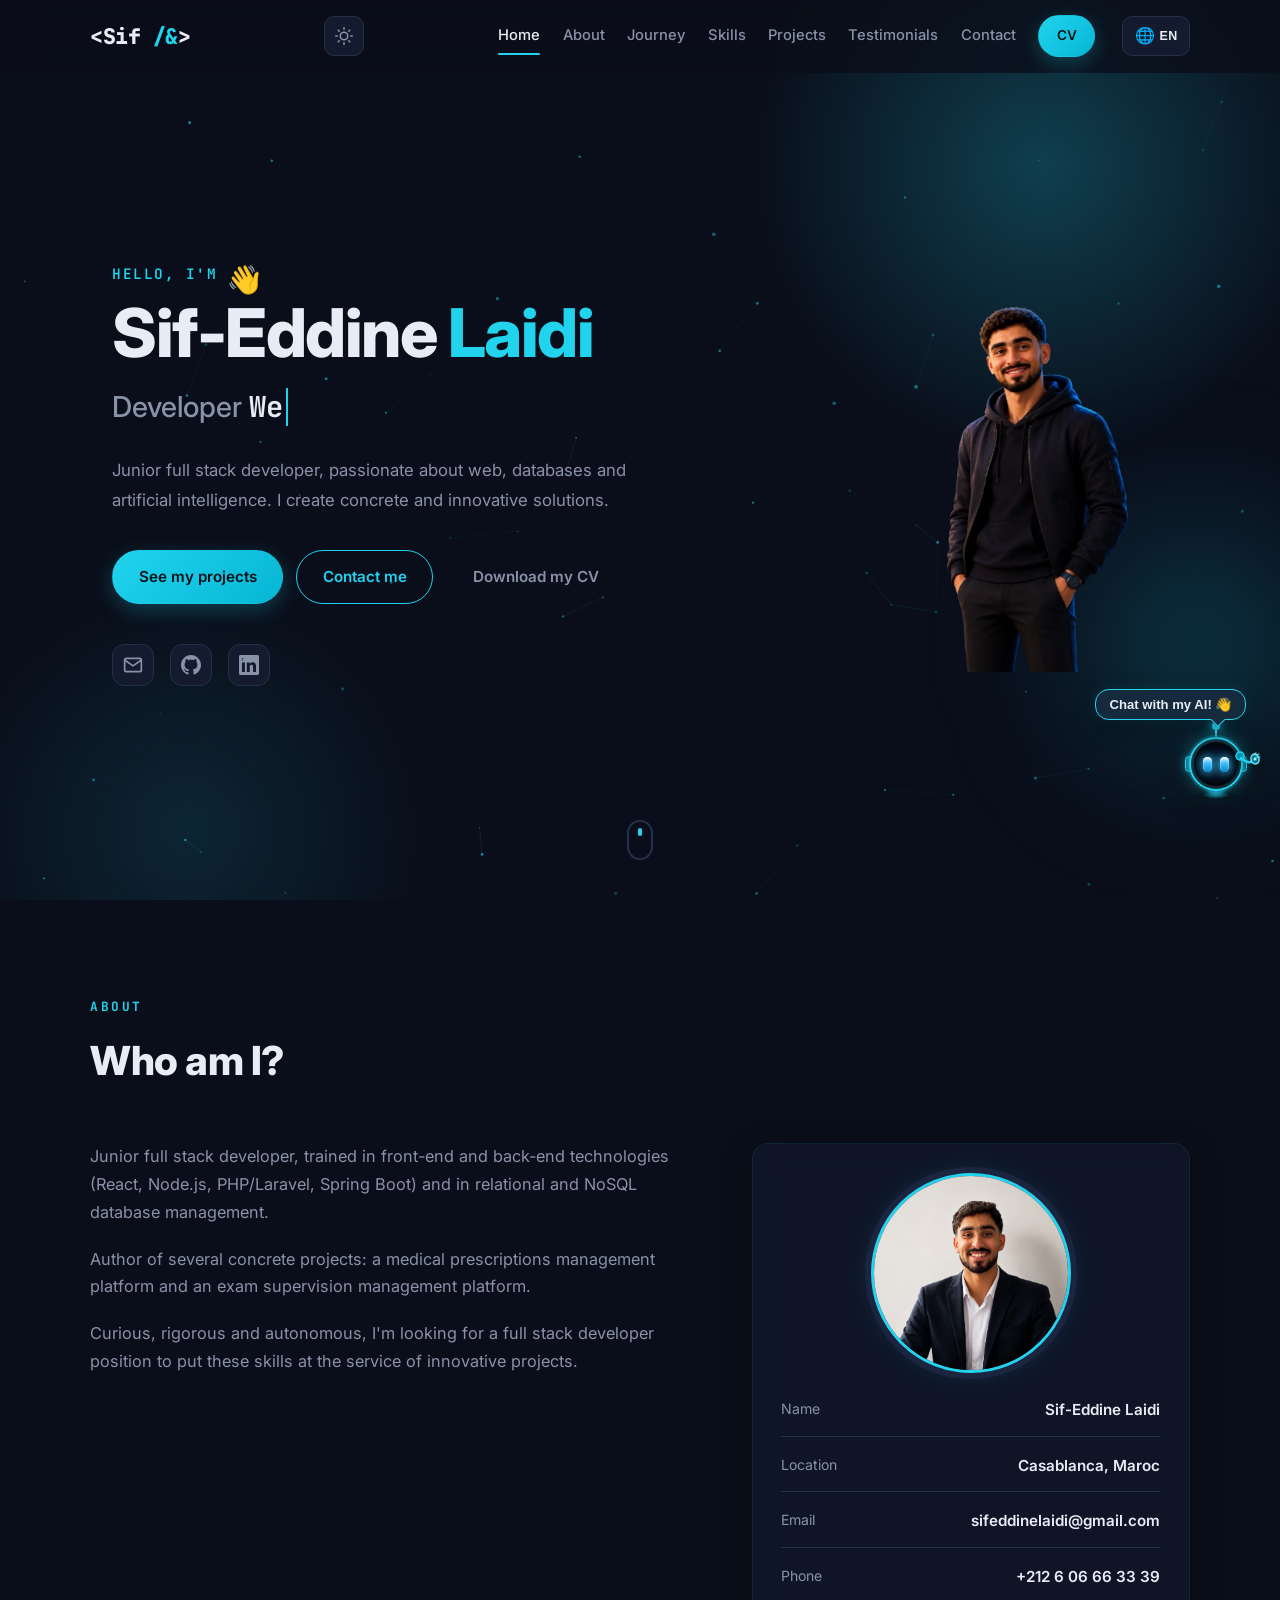
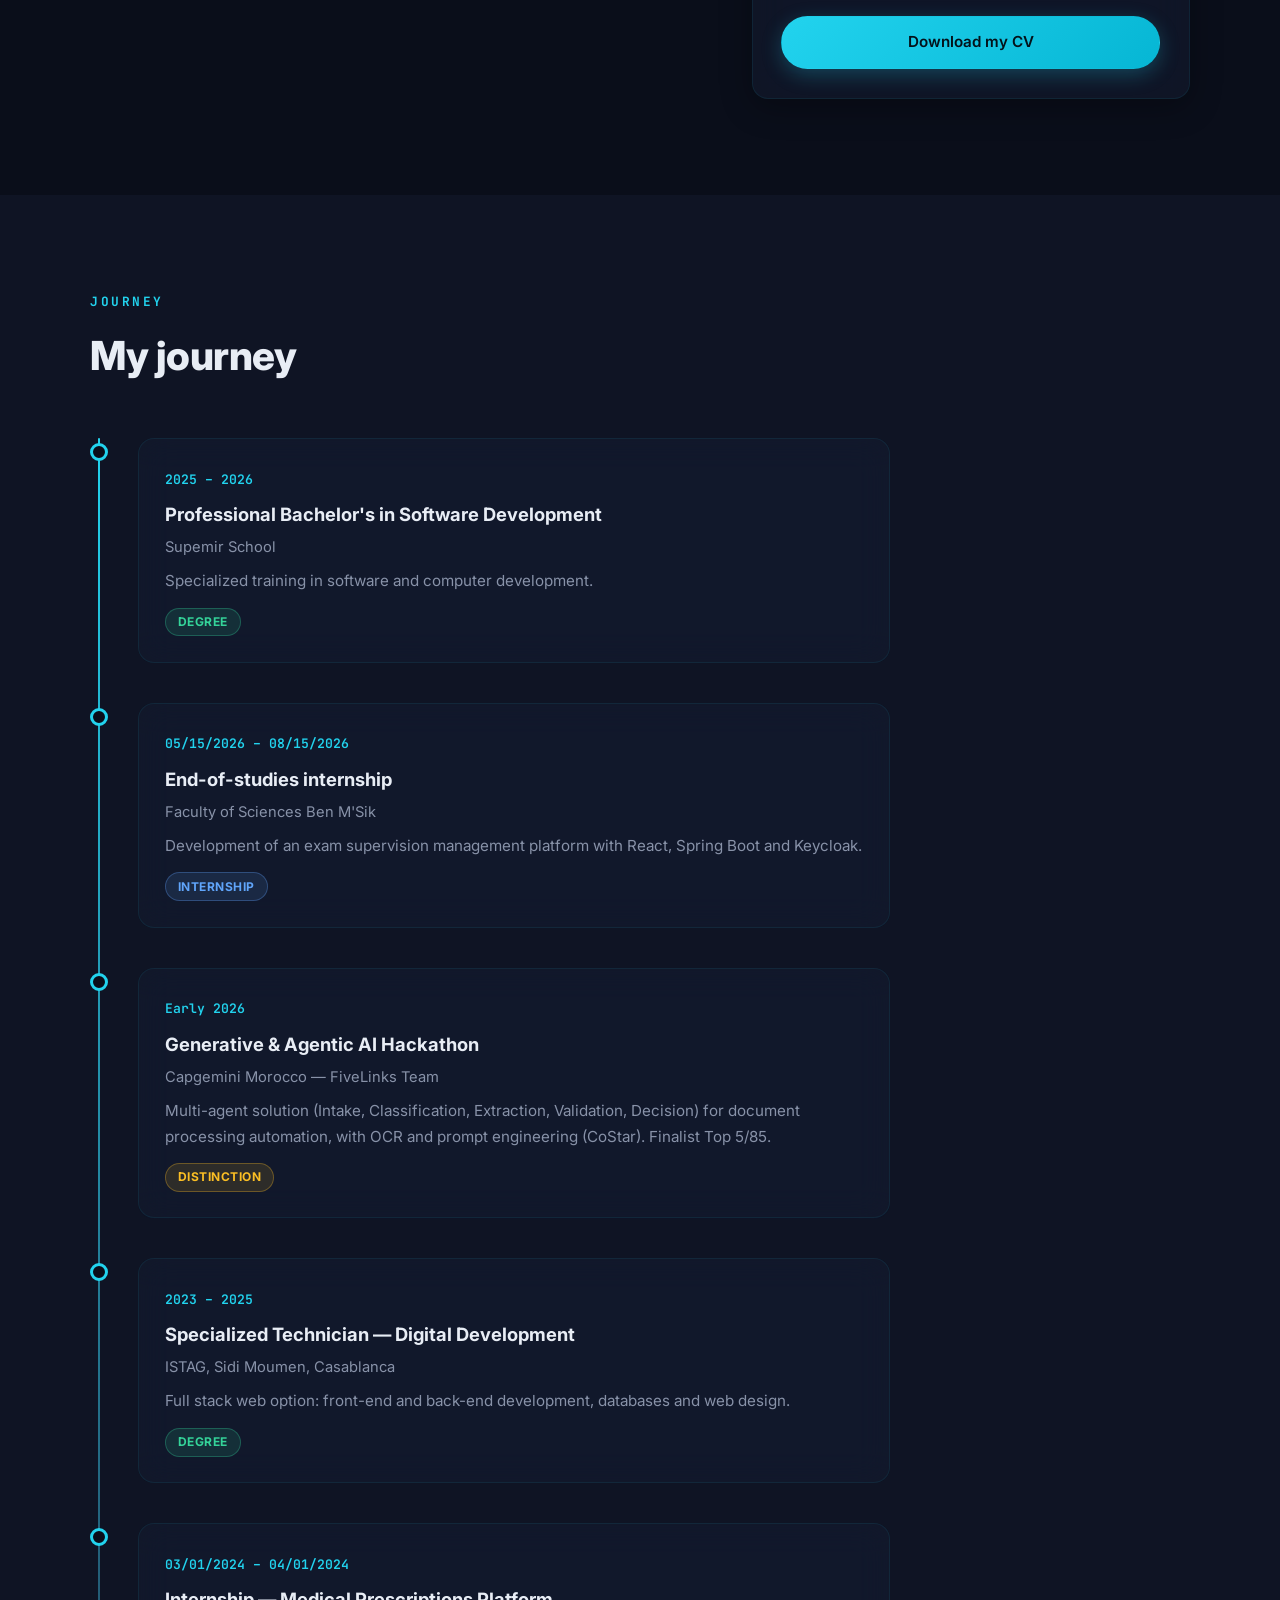
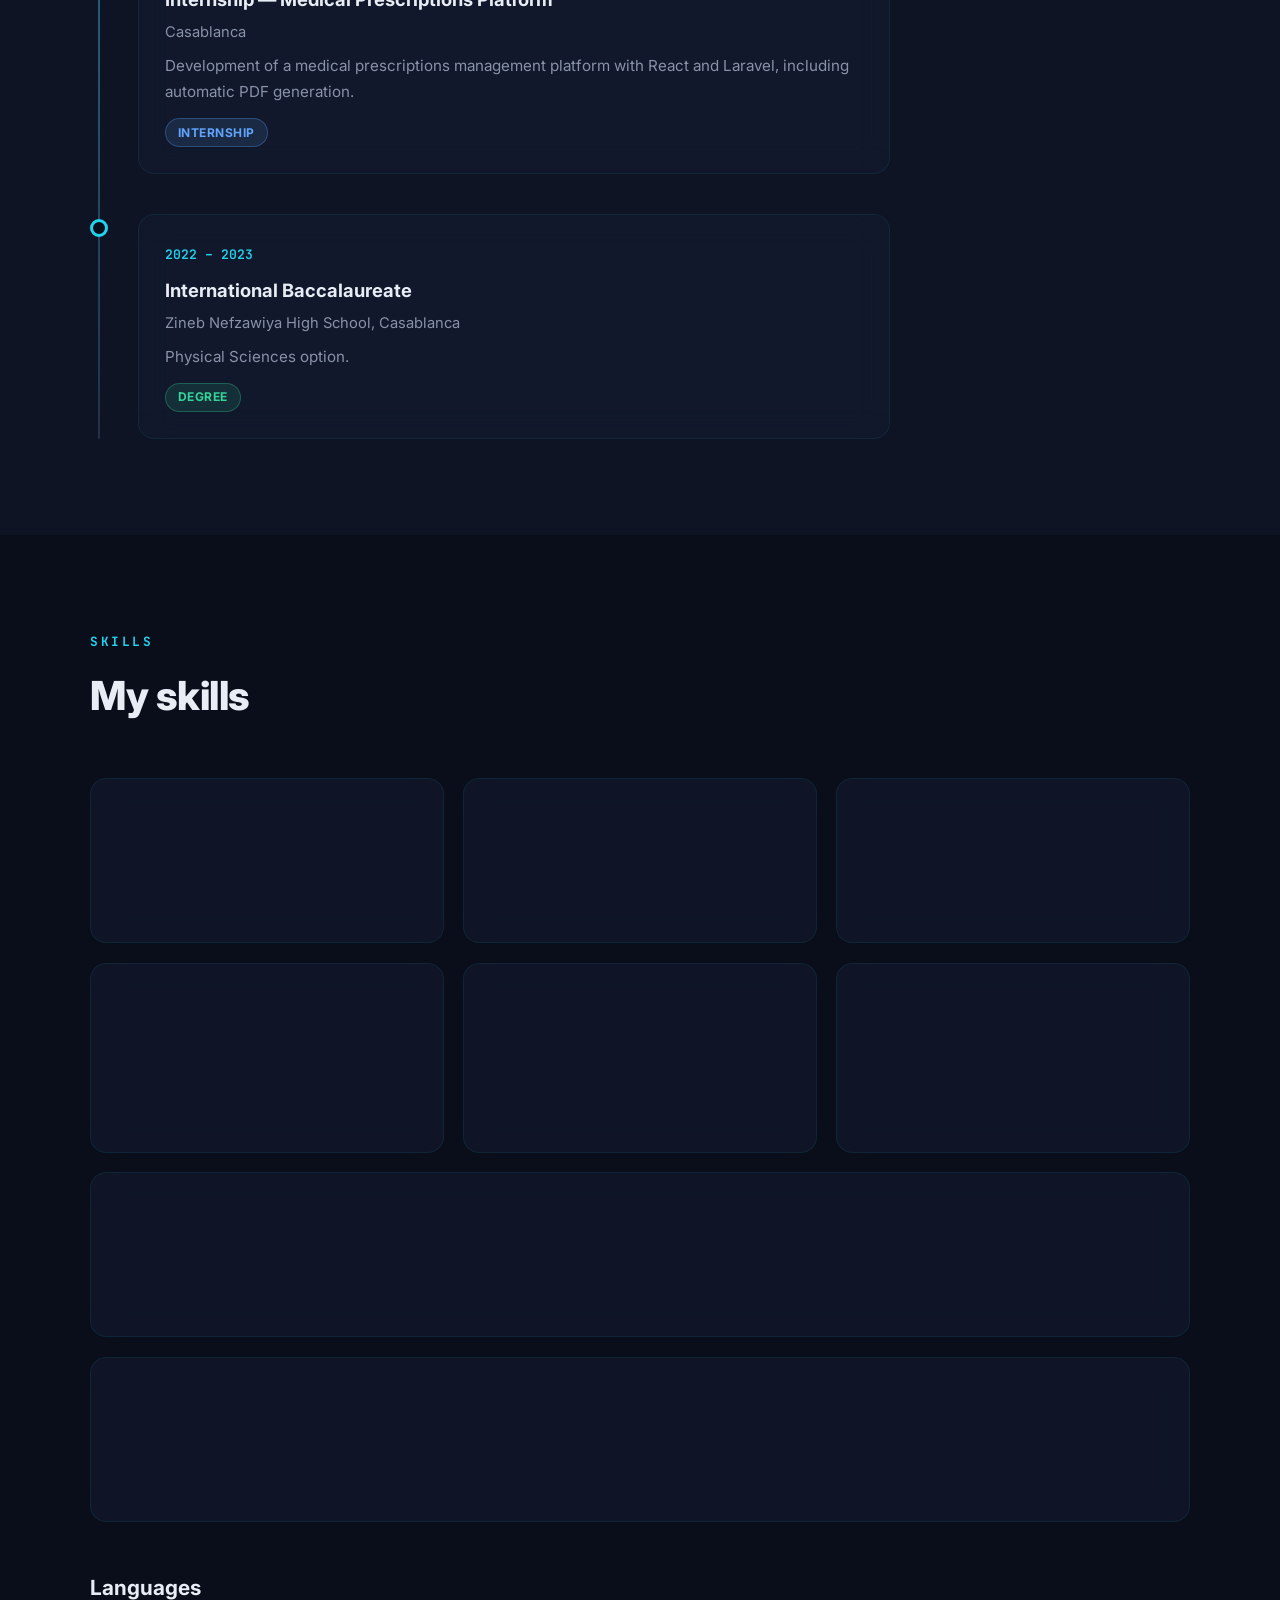
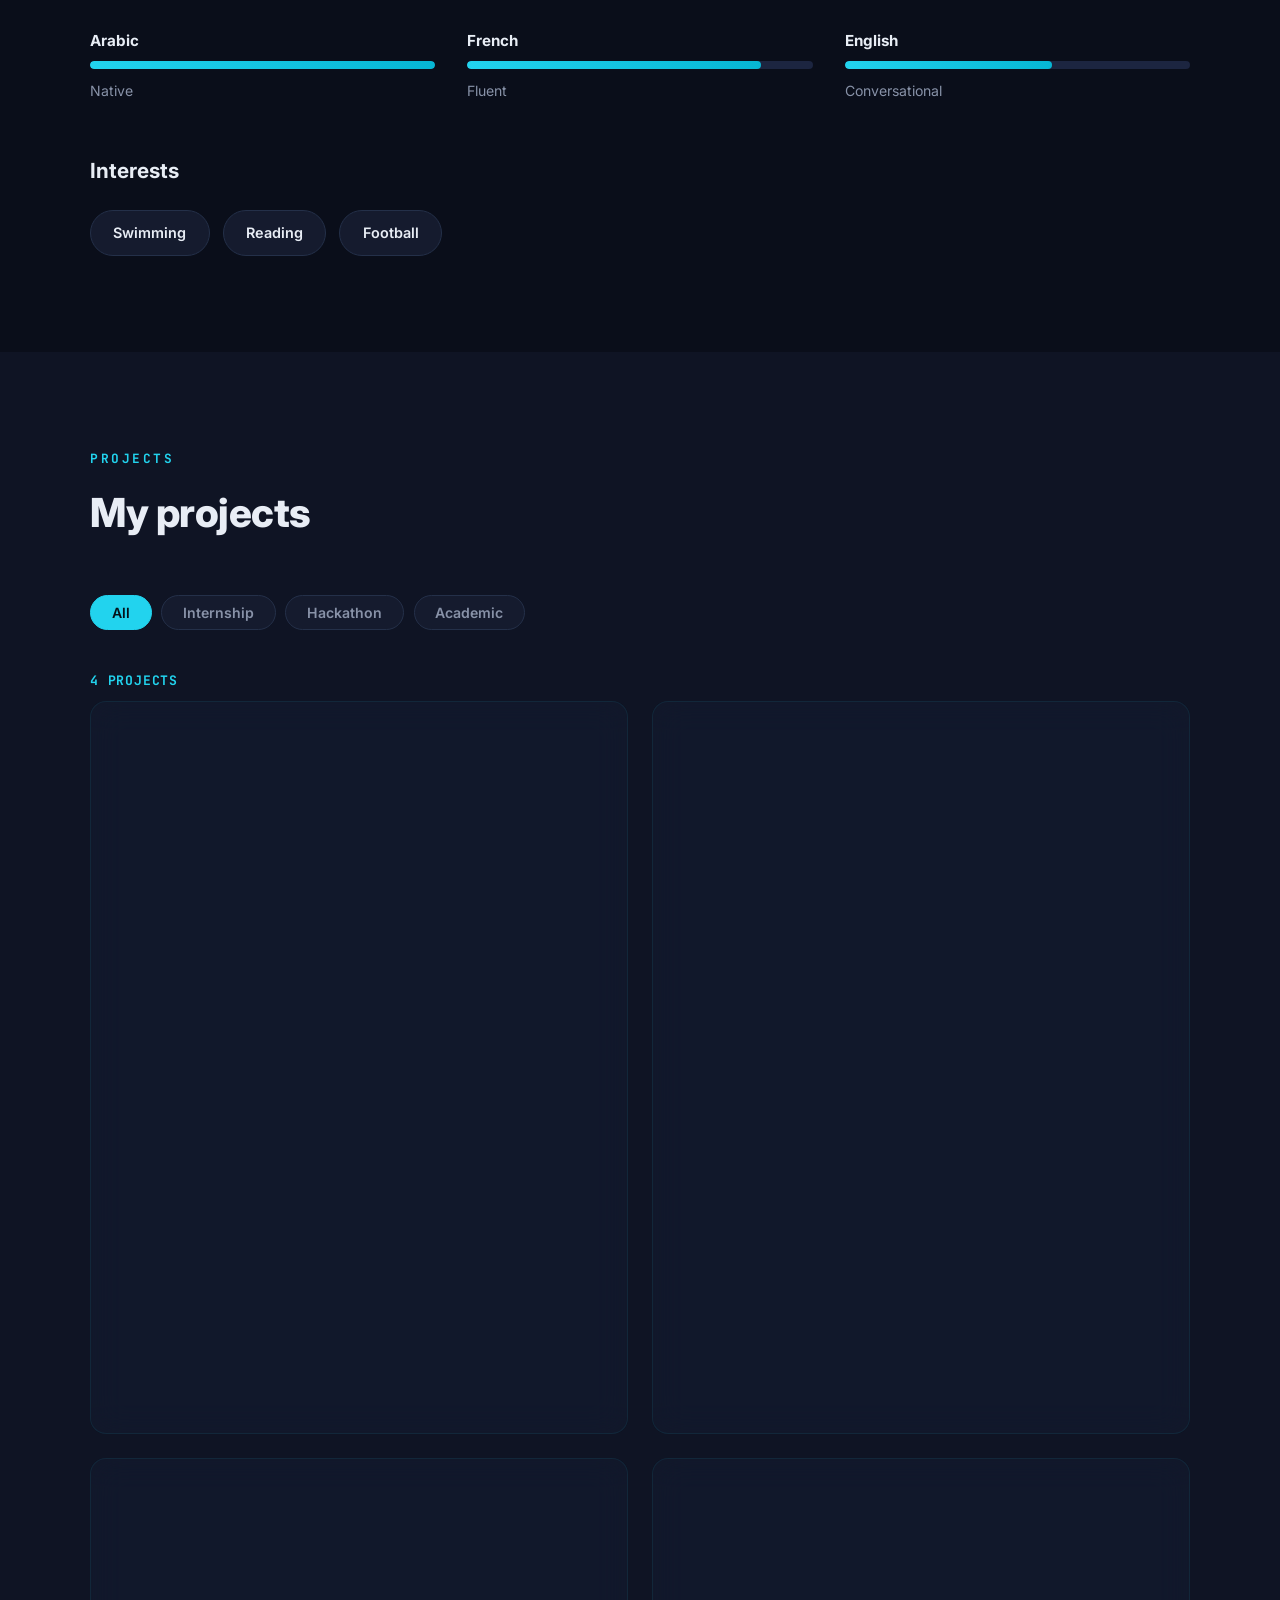
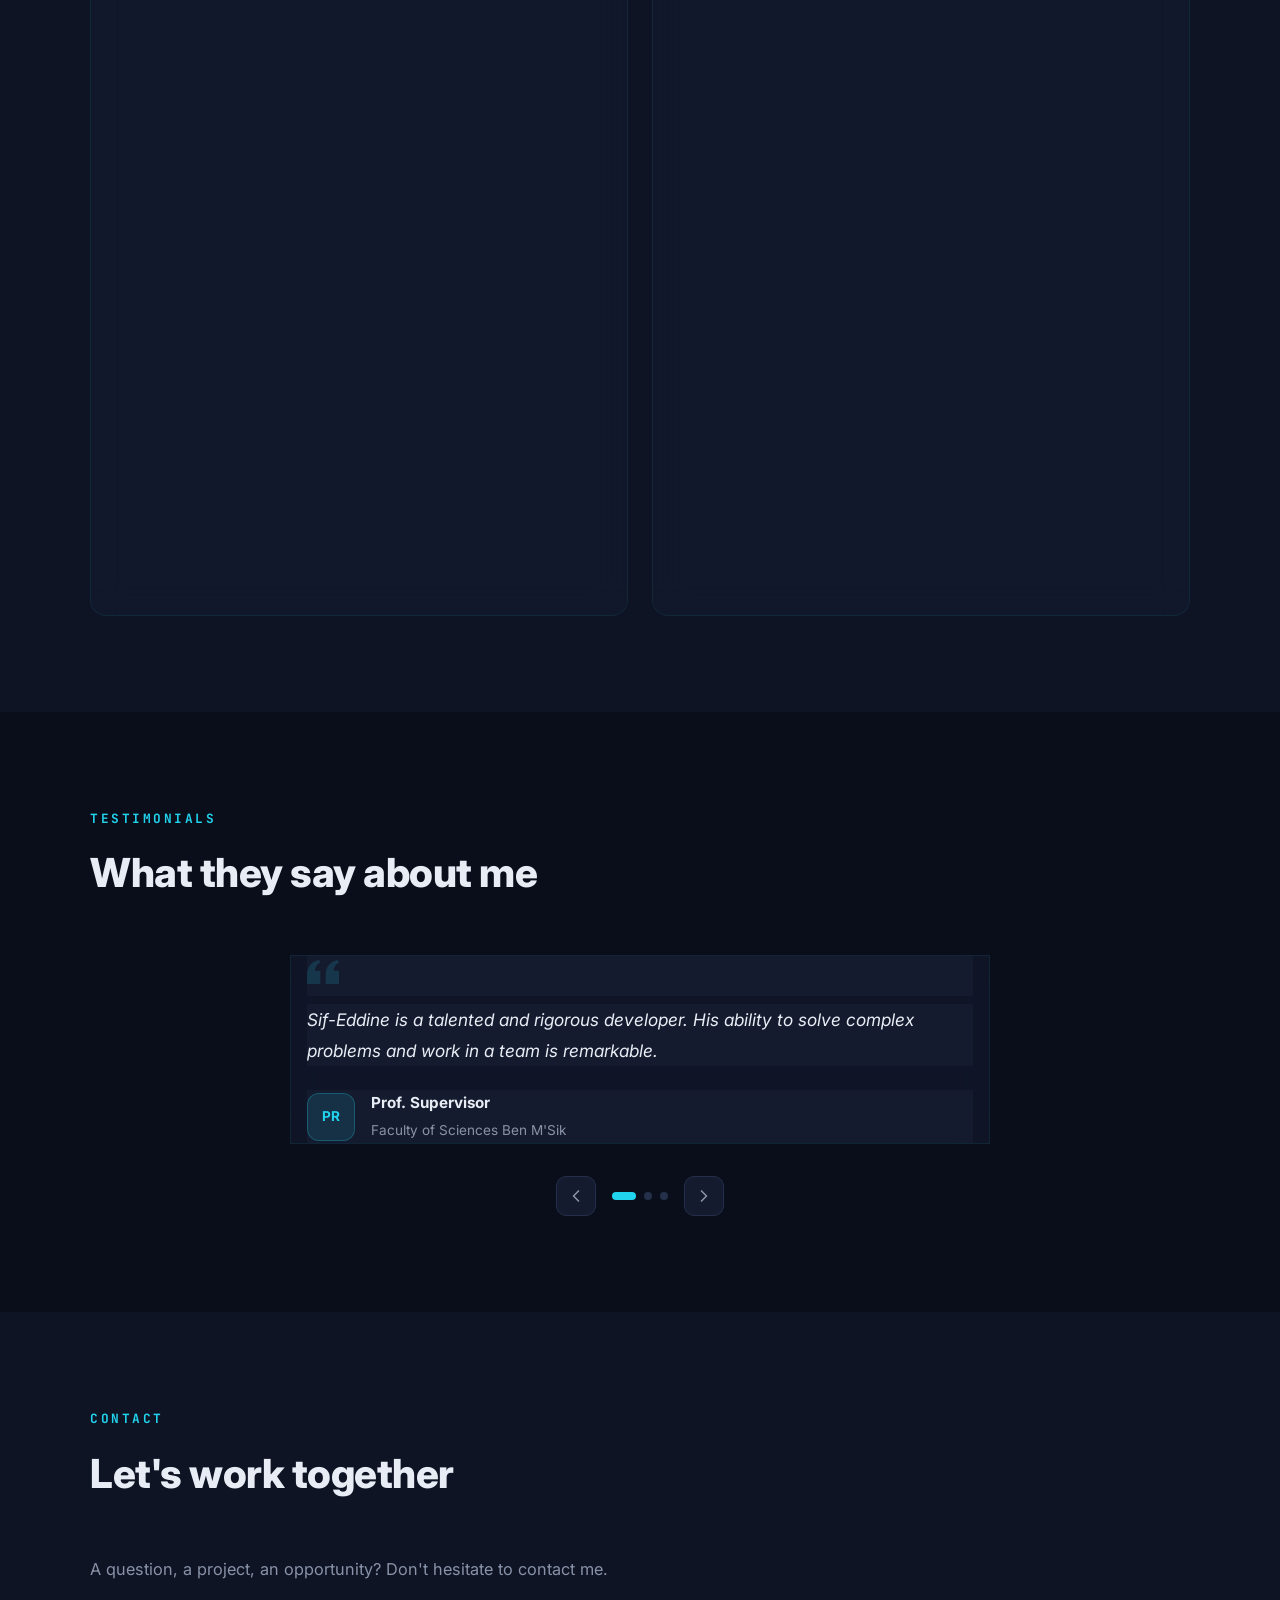
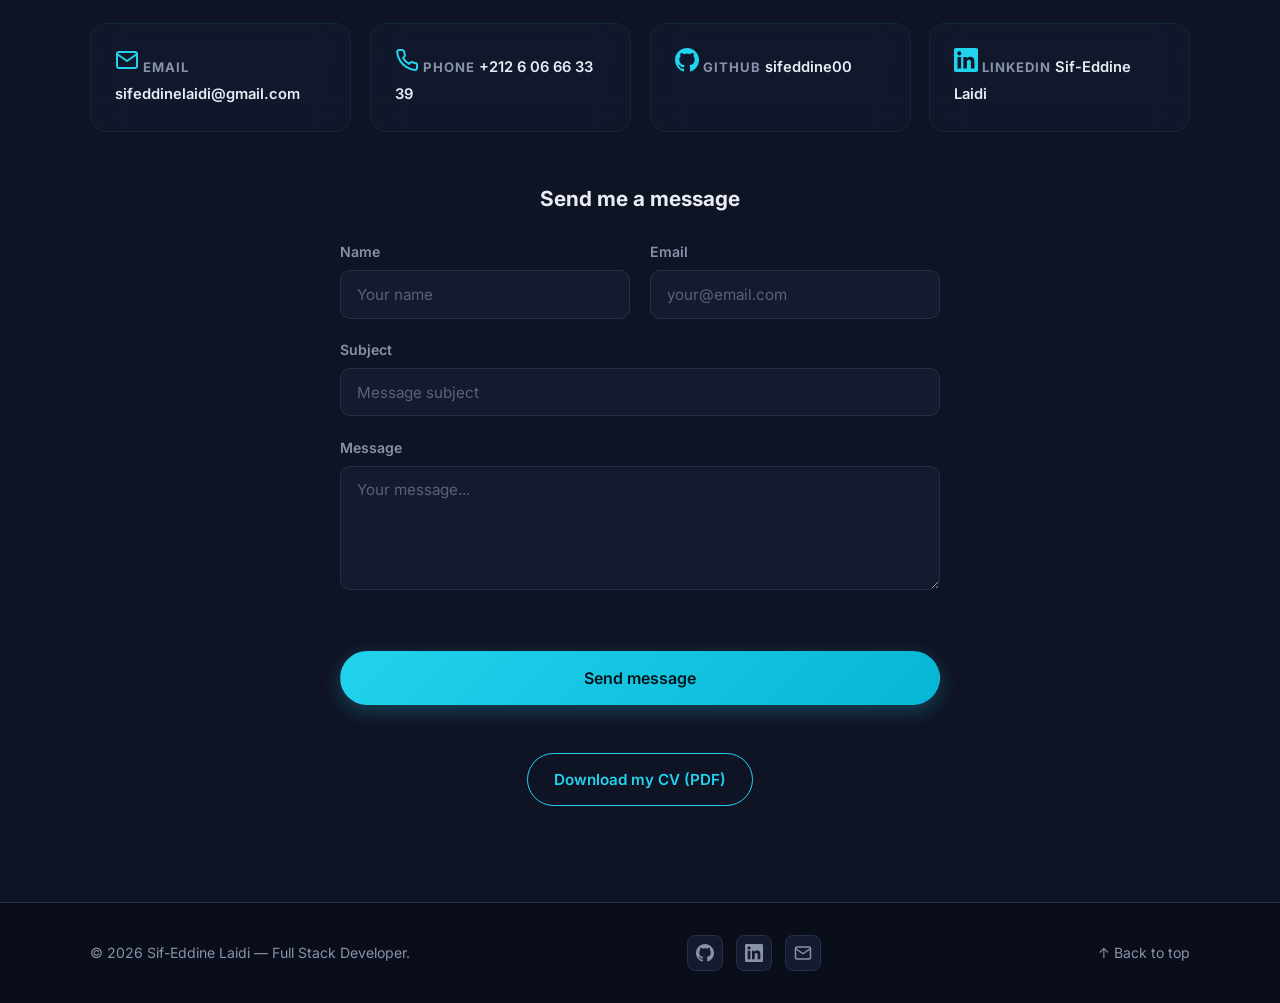
==== commit 4f8b7833: "feat(chat): remplacer photo par 2 yeux LED robotiques qui clignent et conservent toute la structure" ====
--- a/index.html
+++ b/index.html
@@ -34,7 +34,7 @@
   <!-- Styles -->
   <link rel="stylesheet" href="css/style.css">
   <link rel="stylesheet" href="css/premium.css">
-  <link rel="stylesheet" href="css/chat.css">
+  <link rel="stylesheet" href="css/chat.css?v=3.1.0">
 
   <!-- JSON-LD -->
   <script type="application/ld+json">
@@ -654,9 +654,9 @@
     <svg width="20" height="20" viewBox="0 0 24 24" fill="none" stroke="currentColor" stroke-width="2.5" stroke-linecap="round" stroke-linejoin="round"><polyline points="18 15 12 9 6 15"/></svg>
   </button>
 
-  <script src="js/i18n.js"></script>
+  <script src="js/i18n.js?v=3.1.0"></script>
   <script src="js/main.js"></script>
   <script src="js/premium.js"></script>
-<script src="js/chat.js"></script>
+  <script src="js/chat.js?v=3.1.0"></script>
 </body>
 </html>
--- a/css/chat.css
+++ b/css/chat.css
@@ -11,42 +11,459 @@
      bottom: 2rem / right: 2rem. Sans ce decalage, les 2 se chevauchent. */
   bottom: 6.5rem;
   right: 2rem;
-  width: 54px;
-  height: 54px;
+  width: 64px;
+  height: 64px;
   border-radius: 50%;
-  border: 1px solid var(--border);
-  background: var(--surface);
+  border: none;
+  background: transparent;
   color: var(--accent);
   display: flex;
   align-items: center;
   justify-content: center;
   cursor: pointer;
   z-index: 9000;
-  box-shadow: 0 8px 24px rgba(0, 0, 0, 0.28);
-  transition: transform var(--transition), background var(--transition),
-    border-color var(--transition), opacity 0.3s ease;
   -webkit-tap-highlight-color: transparent;
-}
-
-.chat-fab:hover {
-  background: var(--accent);
-  color: #04121a;
-  border-color: var(--accent);
-  transform: translateY(-3px) scale(1.04);
+  overflow: visible;
+  padding: 0;
 }
 
 .chat-fab:focus-visible {
   outline: 2px solid var(--accent);
-  outline-offset: 3px;
+  outline-offset: 4px;
 }
 
 .chat-fab[hidden] {
   display: none;
 }
 
-.chat-fab svg {
-  width: 24px;
-  height: 24px;
+/* ---------- Robot Animé Interactif ---------- */
+
+.chat-robot {
+  position: relative;
+  width: 60px;
+  height: 60px;
+  display: flex;
+  align-items: center;
+  justify-content: center;
+  transition: transform 0.4s cubic-bezier(0.34, 1.56, 0.64, 1), opacity 0.25s ease;
+}
+
+/* Ombre dynamique de lévitation au sol */
+.chat-robot__shadow {
+  position: absolute;
+  bottom: -6px;
+  width: 44px;
+  height: 9px;
+  background: radial-gradient(ellipse at center, rgba(34, 211, 238, 0.35) 0%, rgba(0, 0, 0, 0.45) 45%, transparent 75%);
+  border-radius: 50%;
+  animation: robotShadow 3.5s ease-in-out infinite;
+  pointer-events: none;
+}
+
+/* Corps / Figurine flottante */
+.chat-robot__figure {
+  position: relative;
+  width: 56px;
+  height: 56px;
+  display: flex;
+  align-items: center;
+  justify-content: center;
+  animation: robotFloat 3.5s ease-in-out infinite;
+  transform-origin: center bottom;
+  filter: drop-shadow(0 6px 14px rgba(0, 0, 0, 0.45));
+  transition: transform 0.25s ease;
+}
+
+.chat-fab:hover .chat-robot__figure {
+  animation-duration: 2s;
+  transform: translateY(-4px) scale(1.08);
+}
+
+/* Antenne cybernétique */
+.chat-robot__antenna {
+  position: absolute;
+  top: -14px;
+  left: 50%;
+  transform: translateX(-50%);
+  display: flex;
+  flex-direction: column;
+  align-items: center;
+  z-index: 4;
+}
+
+.chat-robot__antenna-light {
+  width: 8px;
+  height: 8px;
+  border-radius: 50%;
+  background-color: #22d3ee;
+  box-shadow: 0 0 10px #22d3ee, 0 0 18px #06b6d4;
+  animation: antennaPulse 2s ease-in-out infinite;
+}
+
+.chat-robot__antenna-rod {
+  width: 2.5px;
+  height: 8px;
+  background: linear-gradient(to bottom, #67e8f9, #0891b2);
+  border-radius: 1px;
+}
+
+/* Oreilles mécaniques / Casque */
+.chat-robot__ear {
+  position: absolute;
+  top: 50%;
+  width: 7px;
+  height: 16px;
+  background: linear-gradient(135deg, #0e7490, #155e75);
+  border: 1.5px solid #22d3ee;
+  border-radius: 4px;
+  transform: translateY(-50%);
+  z-index: 1;
+  box-shadow: 0 0 8px rgba(34, 211, 238, 0.35);
+}
+
+.chat-robot__ear--left {
+  left: -3px;
+}
+
+.chat-robot__ear--right {
+  right: -3px;
+}
+
+/* Tête & Visière cybernétique */
+.chat-robot__head {
+  position: relative;
+  width: 54px;
+  height: 54px;
+  border-radius: 50%;
+  background: radial-gradient(circle at 35% 30%, #1e293b 0%, #0a0e17 100%);
+  border: 2px solid #22d3ee;
+  box-shadow: 
+    0 0 0 2px rgba(34, 211, 238, 0.2),
+    0 0 18px rgba(34, 211, 238, 0.45),
+    inset 0 0 12px rgba(34, 211, 238, 0.25);
+  display: flex;
+  align-items: center;
+  justify-content: center;
+  overflow: hidden;
+  z-index: 2;
+}
+
+.chat-robot__visor {
+  position: relative;
+  width: 44px;
+  height: 44px;
+  border-radius: 50%;
+  overflow: hidden;
+  display: flex;
+  align-items: center;
+  justify-content: center;
+  background: #030712;
+  box-shadow: inset 0 0 10px rgba(0, 0, 0, 0.8);
+}
+
+/* 2 Yeux robotiques numériques LED */
+.chat-robot__eyes {
+  display: flex;
+  align-items: center;
+  justify-content: center;
+  gap: 8px;
+  width: 100%;
+  height: 100%;
+  pointer-events: none;
+  z-index: 2;
+}
+
+.chat-robot__eye {
+  width: 9px;
+  height: 15px;
+  border-radius: 5px;
+  background: linear-gradient(180deg, #e0f2fe 0%, #38bdf8 45%, #0284c7 100%);
+  box-shadow: 
+    0 0 8px #38bdf8,
+    0 0 16px rgba(56, 189, 248, 0.8),
+    inset 0 1px 2px #ffffff;
+  animation: robotEyeBlink 3.8s ease-in-out infinite;
+  transform-origin: center center;
+  transition: border-radius 0.25s ease, height 0.25s ease, transform 0.25s ease, background 0.25s ease;
+}
+
+/* Expression joyeuse au survol (^ ^) */
+.chat-fab:hover .chat-robot__eye {
+  height: 10px;
+  border-radius: 10px 10px 2px 2px;
+  transform: translateY(-2px) scale(1.15);
+  background: linear-gradient(180deg, #ffffff 0%, #67e8f9 50%, #06b6d4 100%);
+  box-shadow: 
+    0 0 12px #67e8f9,
+    0 0 24px rgba(34, 211, 238, 0.9);
+}
+
+.chat-robot__scanline {
+  position: absolute;
+  top: -100%;
+  left: 0;
+  right: 0;
+  height: 14px;
+  background: linear-gradient(to bottom, transparent, rgba(34, 211, 238, 0.75), transparent);
+  animation: visorScan 4s ease-in-out infinite;
+  pointer-events: none;
+  z-index: 3;
+}
+
+/* Bras robotique qui salue */
+.chat-robot__arm {
+  position: absolute;
+  top: 12px;
+  right: -16px;
+  width: 28px;
+  height: 34px;
+  z-index: 5;
+  transform-origin: 8px 8px;
+  animation: robotWave 3.5s ease-in-out infinite;
+  pointer-events: none;
+}
+
+.chat-fab:hover .chat-robot__arm {
+  animation: robotWaveFast 0.8s ease-in-out infinite;
+}
+
+.chat-robot__arm-svg {
+  width: 100%;
+  height: 100%;
+  overflow: visible;
+  filter: drop-shadow(0 2px 4px rgba(0, 0, 0, 0.4));
+}
+
+/* Propulseur sous le robot */
+.chat-robot__thruster {
+  position: absolute;
+  bottom: -4px;
+  left: 50%;
+  transform: translateX(-50%);
+  width: 22px;
+  height: 7px;
+  border-radius: 50%;
+  background: radial-gradient(ellipse at center, #67e8f9 0%, #0891b2 50%, transparent 80%);
+  filter: blur(2px);
+  opacity: 0.85;
+  animation: thrusterPulse 1.8s ease-in-out infinite alternate;
+  pointer-events: none;
+}
+
+/* Bulle d'accroche interactive */
+.chat-robot__bubble {
+  position: absolute;
+  bottom: calc(100% + 14px);
+  right: 0;
+  white-space: nowrap;
+  background: color-mix(in srgb, var(--surface) 92%, var(--accent) 8%);
+  color: var(--text);
+  border: 1.5px solid var(--accent);
+  padding: 0.45rem 0.85rem;
+  border-radius: 14px;
+  font-size: 0.82rem;
+  font-weight: 600;
+  box-shadow: 
+    0 8px 24px rgba(0, 0, 0, 0.35),
+    0 0 14px var(--accent-glow);
+  backdrop-filter: blur(14px);
+  -webkit-backdrop-filter: blur(14px);
+  pointer-events: auto;
+  cursor: pointer;
+  z-index: 9005;
+  animation: bubbleFloat 3.5s ease-in-out infinite;
+  transition: opacity 0.3s ease, transform 0.3s ease;
+  user-select: none;
+}
+
+.chat-robot__bubble::after {
+  content: "";
+  position: absolute;
+  bottom: -6px;
+  right: 22px;
+  width: 10px;
+  height: 10px;
+  background: color-mix(in srgb, var(--surface) 92%, var(--accent) 8%);
+  border-right: 1.5px solid var(--accent);
+  border-bottom: 1.5px solid var(--accent);
+  transform: rotate(45deg);
+}
+
+.chat-robot__bubble:hover {
+  background: var(--surface-2);
+  border-color: #67e8f9;
+  transform: translateY(-2px);
+}
+
+.chat-robot__bubble.is-dismissed,
+.chat-fab.is-open .chat-robot__bubble {
+  opacity: 0;
+  transform: translateY(6px) scale(0.9);
+  pointer-events: none;
+}
+
+/* Icone de fermeture quand ouvert */
+.chat-fab__close-icon {
+  width: 50px;
+  height: 50px;
+  position: absolute;
+  border-radius: 50%;
+  background: var(--surface);
+  border: 2px solid var(--accent);
+  color: var(--accent);
+  display: flex;
+  align-items: center;
+  justify-content: center;
+  box-shadow: 
+    0 8px 24px rgba(0, 0, 0, 0.4),
+    0 0 16px var(--accent-glow-strong);
+  opacity: 0;
+  transform: rotate(-90deg) scale(0.5);
+  transition: transform 0.3s cubic-bezier(0.34, 1.56, 0.64, 1), opacity 0.2s ease, background var(--transition), border-color var(--transition);
+  pointer-events: none;
+}
+
+.chat-fab__close-icon svg {
+  width: 22px;
+  height: 22px;
+}
+
+.chat-fab.is-open .chat-robot {
+  opacity: 0;
+  transform: scale(0.3) rotate(-30deg);
+  pointer-events: none;
+}
+
+.chat-fab.is-open .chat-fab__close-icon {
+  opacity: 1;
+  transform: rotate(0deg) scale(1);
+  pointer-events: auto;
+}
+
+.chat-fab.is-open .chat-fab__close-icon:hover {
+  background: var(--surface-2);
+  border-color: #67e8f9;
+  transform: rotate(90deg) scale(1.08);
+}
+
+/* ---------- Keyframes Animations Robot ---------- */
+
+@keyframes robotFloat {
+  0%, 100% {
+    transform: translateY(0px) rotate(0deg);
+  }
+  25% {
+    transform: translateY(-5px) rotate(1.5deg);
+  }
+  50% {
+    transform: translateY(-9px) rotate(0deg);
+  }
+  75% {
+    transform: translateY(-4px) rotate(-1.5deg);
+  }
+}
+
+@keyframes robotShadow {
+  0%, 100% {
+    transform: scale(1);
+    opacity: 0.45;
+  }
+  50% {
+    transform: scale(0.65);
+    opacity: 0.2;
+  }
+}
+
+@keyframes robotWave {
+  0%, 100% {
+    transform: rotate(0deg);
+  }
+  15% {
+    transform: rotate(-24deg);
+  }
+  30% {
+    transform: rotate(12deg);
+  }
+  45% {
+    transform: rotate(-20deg);
+  }
+  60% {
+    transform: rotate(10deg);
+  }
+  75% {
+    transform: rotate(-10deg);
+  }
+  90% {
+    transform: rotate(0deg);
+  }
+}
+
+@keyframes robotWaveFast {
+  0%, 100% {
+    transform: rotate(-6deg);
+  }
+  50% {
+    transform: rotate(-28deg);
+  }
+}
+
+@keyframes antennaPulse {
+  0%, 100% {
+    background-color: #22d3ee;
+    box-shadow: 0 0 8px #22d3ee, 0 0 16px #06b6d4;
+  }
+  50% {
+    background-color: #a5f3fc;
+    box-shadow: 0 0 14px #67e8f9, 0 0 24px #22d3ee;
+  }
+}
+
+@keyframes visorScan {
+  0% {
+    top: -100%;
+    opacity: 0;
+  }
+  30% {
+    opacity: 0.8;
+  }
+  60% {
+    opacity: 0.8;
+  }
+  100% {
+    top: 200%;
+    opacity: 0;
+  }
+}
+
+@keyframes thrusterPulse {
+  0% {
+    opacity: 0.6;
+    transform: translateX(-50%) scaleX(0.85);
+  }
+  100% {
+    opacity: 1;
+    transform: translateX(-50%) scaleX(1.15);
+  }
+}
+
+@keyframes bubbleFloat {
+  0%, 100% {
+    transform: translateY(0);
+  }
+  50% {
+    transform: translateY(-4px);
+  }
+}
+
+@keyframes robotEyeBlink {
+  0%, 86%, 92%, 100% {
+    transform: scaleY(1);
+    opacity: 1;
+  }
+  88%, 90% {
+    transform: scaleY(0.08);
+    opacity: 0.8;
+  }
 }
 
 /* Pastille "nouveau message" / indisponible */
@@ -65,6 +482,7 @@
   line-height: 18px;
   text-align: center;
   border: 2px solid var(--bg);
+  z-index: 1;
 }
 
 .chat-fab__badge[hidden] {
@@ -92,20 +510,70 @@
   position: fixed;
   bottom: 6.5rem;
   right: 2rem;
-  width: min(380px, calc(100vw - 2rem));
-  height: min(560px, calc(100vh - 10rem));
+  width: min(440px, calc(100vw - 2rem));
+  height: min(640px, calc(100vh - 10rem));
   display: flex;
   flex-direction: column;
-  background: var(--surface);
+  background: color-mix(in srgb, var(--surface) 86%, transparent);
+  backdrop-filter: blur(20px) saturate(1.4);
+  -webkit-backdrop-filter: blur(20px) saturate(1.4);
   border: 1px solid var(--border);
-  border-radius: var(--radius);
-  box-shadow: 0 24px 64px rgba(0, 0, 0, 0.45);
+  border-radius: 20px;
+  box-shadow:
+    0 32px 80px rgba(0, 0, 0, 0.55),
+    0 0 0 1px var(--accent-glow);
   z-index: 9001;
   overflow: hidden;
   transform-origin: bottom right;
   animation: chatPanelIn 0.24s cubic-bezier(0.34, 1.3, 0.64, 1);
 }
 
+/* ---------- Vitrine : bordure degradee + barre de tete ---------- */
+
+.chat-panel::before {
+  content: "";
+  position: absolute;
+  inset: 0;
+  border-radius: inherit;
+  padding: 1px;
+  background: conic-gradient(
+    from 0deg,
+    var(--accent) 0deg,
+    var(--accent-strong) 110deg,
+    #a855f7 190deg,
+    var(--accent) 270deg,
+    var(--accent) 360deg
+  );
+  -webkit-mask:
+    linear-gradient(#000 0 0) content-box,
+    linear-gradient(#000 0 0);
+  -webkit-mask-composite: xor;
+  mask:
+    linear-gradient(#000 0 0) content-box,
+    linear-gradient(#000 0 0);
+  mask-composite: exclude;
+  pointer-events: none;
+  z-index: 4;
+}
+
+.chat-panel::after {
+  content: "";
+  position: absolute;
+  top: 0;
+  left: 0;
+  right: 0;
+  height: 2px;
+  background: linear-gradient(
+    90deg,
+    transparent,
+    var(--accent) 30%,
+    #a855f7 60%,
+    transparent
+  );
+  pointer-events: none;
+  z-index: 5;
+}
+
 .chat-panel[hidden] {
   display: none;
 }
@@ -129,35 +597,47 @@
   gap: 0.7rem;
   padding: 0.9rem 1rem;
   border-bottom: 1px solid var(--border);
-  background: var(--surface-2);
+  background: color-mix(in srgb, var(--surface-2) 70%, transparent);
   flex-shrink: 0;
 }
 
 .chat-header__avatar {
   position: relative;
-  width: 38px;
-  height: 38px;
+  width: 42px;
+  height: 42px;
   border-radius: 50%;
-  background: var(--accent);
-  color: #04121a;
+  background: radial-gradient(circle at 50% 30%, var(--surface-2) 0%, #0a0e1a 100%);
+  border: 2px solid var(--accent);
   display: flex;
   align-items: center;
   justify-content: center;
-  font-weight: 700;
-  font-size: 0.95rem;
   flex-shrink: 0;
+  box-shadow:
+    0 0 0 2px var(--accent-glow),
+    0 0 16px var(--accent-glow-strong);
+  overflow: visible;
+}
+
+.chat-header__avatar-img {
+  width: 36px;
+  height: 36px;
+  border-radius: 50%;
+  object-fit: cover;
+  object-position: top center;
+  filter: drop-shadow(0 2px 4px rgba(0, 0, 0, 0.45));
 }
 
 .chat-header__dot {
   position: absolute;
-  bottom: 0;
-  right: 0;
-  width: 11px;
-  height: 11px;
+  bottom: -1px;
+  right: -1px;
+  width: 12px;
+  height: 12px;
   border-radius: 50%;
   background: var(--text-muted);
   border: 2px solid var(--surface-2);
   transition: background var(--transition);
+  z-index: 2;
 }
 
 .chat-header__dot.is-online {
@@ -249,17 +729,38 @@
 
 .chat-msg--user {
   align-self: flex-end;
-  background: var(--accent);
+  background: linear-gradient(135deg, var(--accent), var(--accent-strong));
   color: #04121a;
   border-bottom-right-radius: 4px;
+  box-shadow: 0 6px 18px var(--accent-glow-strong);
 }
 
 .chat-msg--bot {
+  position: relative;
   align-self: flex-start;
-  background: var(--surface-2);
+  margin-inline-start: 34px;
+  max-width: calc(86% - 34px);
+  background: color-mix(in srgb, var(--surface-2) 92%, var(--accent) 8%);
   border: 1px solid var(--border);
+  border-inline-start: 2px solid var(--accent);
   color: var(--text);
   border-bottom-left-radius: 4px;
+}
+
+.chat-msg--bot::before {
+  content: "";
+  position: absolute;
+  inset-inline-start: -34px;
+  top: 2px;
+  width: 26px;
+  height: 26px;
+  border-radius: 50%;
+  background-color: var(--surface-2);
+  background-image: url("../assets/img/sif_avatar_sansbackgroud.png");
+  background-size: cover;
+  background-position: top center;
+  border: 1.5px solid var(--accent);
+  box-shadow: 0 0 8px var(--accent-glow);
 }
 
 .chat-msg--error {
@@ -292,8 +793,12 @@
 /* ---------- Indicateur d'ecriture ---------- */
 
 .chat-typing {
+  position: relative;
   align-self: flex-start;
-  display: flex;
+  margin: 0.35rem 1rem;
+  margin-inline-start: calc(1rem + 34px);
+  display: flex;
+  align-items: center;
   gap: 4px;
   padding: 0.8rem 0.9rem;
   background: var(--surface-2);
@@ -302,6 +807,23 @@
   border-bottom-left-radius: 4px;
 }
 
+.chat-typing::before {
+  content: "";
+  position: absolute;
+  inset-inline-start: -34px;
+  top: 50%;
+  transform: translateY(-50%);
+  width: 26px;
+  height: 26px;
+  border-radius: 50%;
+  background-color: var(--surface-2);
+  background-image: url("../assets/img/sif_avatar_sansbackgroud.png");
+  background-size: cover;
+  background-position: top center;
+  border: 1.5px solid var(--accent);
+  box-shadow: 0 0 8px var(--accent-glow);
+}
+
 .chat-typing span {
   width: 7px;
   height: 7px;
@@ -333,6 +855,50 @@
 
 .chat-typing[hidden] {
   display: none;
+}
+
+/* ---------- Bandeau de quota ---------- */
+
+/* Deux usages : etat informatif (questions restantes) et blocage (compte a
+   rebours, message d'erreur). La couleur porte le sens, pas seulement la
+   decoration, pour rester lisible sans dependre de la teinte. */
+
+.chat-notice {
+  flex-shrink: 0;
+  padding: 0.5rem 1rem;
+  font-size: 0.76rem;
+  line-height: 1.45;
+  color: var(--text-muted);
+  background: color-mix(in srgb, var(--surface-2) 80%, var(--accent) 4%);
+  border-top: 1px solid var(--border);
+  border-inline-start: 2px solid var(--accent);
+  font-variant-numeric: tabular-nums;
+}
+
+.chat-notice[hidden] {
+  display: none;
+}
+
+.chat-notice.is-warn {
+  color: var(--text);
+  border-inline-start-color: var(--accent-strong);
+  background: color-mix(in srgb, var(--surface-2) 80%, var(--accent) 12%);
+}
+
+.chat-notice.is-error {
+  color: var(--text);
+  border-inline-start-color: var(--danger);
+  background: color-mix(in srgb, var(--surface-2) 88%, var(--danger) 12%);
+}
+
+/* Bouton envoyer bloque : on garde la forme, on retire l'apparence active. */
+
+.chat-send.is-blocked {
+  background: var(--surface);
+  color: var(--text-muted);
+  border: 1px solid var(--border);
+  cursor: not-allowed;
+  opacity: 0.6;
 }
 
 /* ---------- Suggestions ---------- */
@@ -575,6 +1141,25 @@
   left: -2px;
 }
 
+[dir="rtl"] .chat-robot__arm {
+  right: auto;
+  left: -16px;
+  transform: scaleX(-1);
+  transform-origin: 8px 8px;
+}
+
+[dir="rtl"] .chat-robot__bubble {
+  right: auto;
+  left: 0;
+}
+
+[dir="rtl"] .chat-robot__bubble::after {
+  right: auto;
+  left: 22px;
+  border-right: none;
+  border-left: 1.5px solid var(--accent);
+}
+
 /* =========================================================================
    Responsive
    ========================================================================= */
@@ -593,23 +1178,82 @@
 
 @media (max-width: 520px) {
   .chat-fab {
-    width: 50px;
-    height: 50px;
+    width: 56px;
+    height: 56px;
     bottom: 5.25rem;
     right: 1rem;
+  }
+  .chat-robot {
+    width: 52px;
+    height: 52px;
+  }
+  .chat-robot__figure {
+    width: 48px;
+    height: 48px;
+  }
+  .chat-robot__head {
+    width: 48px;
+    height: 48px;
+  }
+  .chat-robot__visor {
+    width: 38px;
+    height: 38px;
+  }
+  .chat-robot__eyes {
+    gap: 6px;
+  }
+  .chat-robot__eye {
+    width: 8px;
+    height: 13px;
+  }
+  .chat-robot__arm {
+    top: 10px;
+    right: -13px;
+    width: 24px;
+    height: 30px;
+  }
+  .chat-robot__bubble {
+    font-size: 0.76rem;
+    padding: 0.35rem 0.65rem;
+    bottom: calc(100% + 10px);
+  }
+  .chat-fab__close-icon {
+    width: 46px;
+    height: 46px;
   }
   .chat-panel {
     right: 0.5rem;
     left: 0.5rem;
     width: auto;
     bottom: 0.5rem;
-    height: min(72vh, 520px);
+    height: min(78vh, 560px);
   }
   [dir="rtl"] .chat-fab {
     left: 1rem;
   }
+  [dir="rtl"] .chat-robot__arm {
+    left: -13px;
+    right: auto;
+  }
   .chat-msg {
     max-width: 92%;
+  }
+  .chat-msg--bot {
+    margin-inline-start: 30px;
+    max-width: calc(92% - 30px);
+  }
+  .chat-msg--bot::before {
+    inset-inline-start: -30px;
+    width: 24px;
+    height: 24px;
+  }
+  .chat-typing {
+    margin-inline-start: calc(1rem + 30px);
+  }
+  .chat-typing::before {
+    inset-inline-start: -30px;
+    width: 24px;
+    height: 24px;
   }
 }
 
@@ -622,6 +1266,26 @@
 }
 
 /* =========================================================================
+   Theme clair
+   L'ombre 0.55 et l'opacite du halo sont calibres pour le fond sombre.
+   ========================================================================= */
+
+[data-theme="light"] .chat-panel {
+  box-shadow:
+    0 24px 64px rgba(15, 23, 42, 0.18),
+    0 0 0 1px var(--accent-glow-strong);
+}
+
+[data-theme="light"] .chat-fab::after {
+  border-color: var(--accent-strong);
+  animation-duration: 3.4s;
+}
+
+[data-theme="light"] .chat-fab {
+  box-shadow: 0 8px 24px rgba(15, 23, 42, 0.16);
+}
+
+/* =========================================================================
    Preferences de mouvement reduit
    ========================================================================= */
 
@@ -629,6 +1293,21 @@
   .chat-panel {
     animation: none;
   }
+  .chat-fab::after {
+    animation: none;
+    opacity: 0.3;
+    transform: scale(1.1);
+  }
+  .chat-robot__figure,
+  .chat-robot__shadow,
+  .chat-robot__arm,
+  .chat-robot__antenna-light,
+  .chat-robot__eye,
+  .chat-robot__scanline,
+  .chat-robot__thruster,
+  .chat-robot__bubble {
+    animation: none !important;
+  }
   .chat-typing span {
     animation: none;
     opacity: 0.7;
@@ -644,6 +1323,79 @@
 /* =========================================================================
    Impression
    ========================================================================= */
+
+/* ---------- Faux message système (hors widget) ---------- */
+
+.chat-messages--static {
+  overflow: visible;
+  max-height: none;
+  padding: 0;
+}
+
+.chat-msg--system {
+  align-self: flex-start;
+  max-width: min(820px, 92%);
+  background: color-mix(in srgb, var(--surface-2) 92%, transparent);
+  border: 1px solid color-mix(in srgb, var(--border) 80%, transparent);
+  border-inline-start: 2px solid var(--text-muted);
+  box-shadow: none;
+  padding: 0.85rem 1rem 1rem;
+}
+
+.chat-msg__header {
+  display: flex;
+  align-items: center;
+  gap: 0.5rem;
+  margin-bottom: 0.75rem;
+  padding-bottom: 0.5rem;
+  border-bottom: 1px solid color-mix(in srgb, var(--border) 60%, transparent);
+}
+
+.chat-msg__avatar {
+  width: 24px;
+  height: 24px;
+  border-radius: 50%;
+  background: color-mix(in srgb, var(--surface) 70%, var(--text-muted) 30%);
+  color: var(--text);
+  display: flex;
+  align-items: center;
+  justify-content: center;
+  font-size: 0.75rem;
+  font-weight: 700;
+  flex-shrink: 0;
+}
+
+.chat-msg__label {
+  font-size: 0.72rem;
+  color: var(--text-muted);
+  text-transform: uppercase;
+  letter-spacing: 0.03em;
+  font-weight: 600;
+}
+
+.chat-msg__content {
+  font-family: var(--font-mono);
+  font-size: 0.8rem;
+  line-height: 1.7;
+  white-space: pre-wrap;
+  word-break: break-word;
+  overflow-wrap: anywhere;
+  color: var(--text);
+  max-height: min(320px, 60vh);
+  overflow-y: auto;
+  padding-right: 0.25rem;
+  scrollbar-width: thin;
+}
+
+[dir="rtl"] .chat-msg--system {
+  border-inline-start: none;
+  border-inline-end: 2px solid var(--text-muted);
+}
+
+[dir="rtl"] .chat-msg__content {
+  padding-right: 0;
+  padding-left: 0.25rem;
+}
 
 @media print {
   .chat-fab,
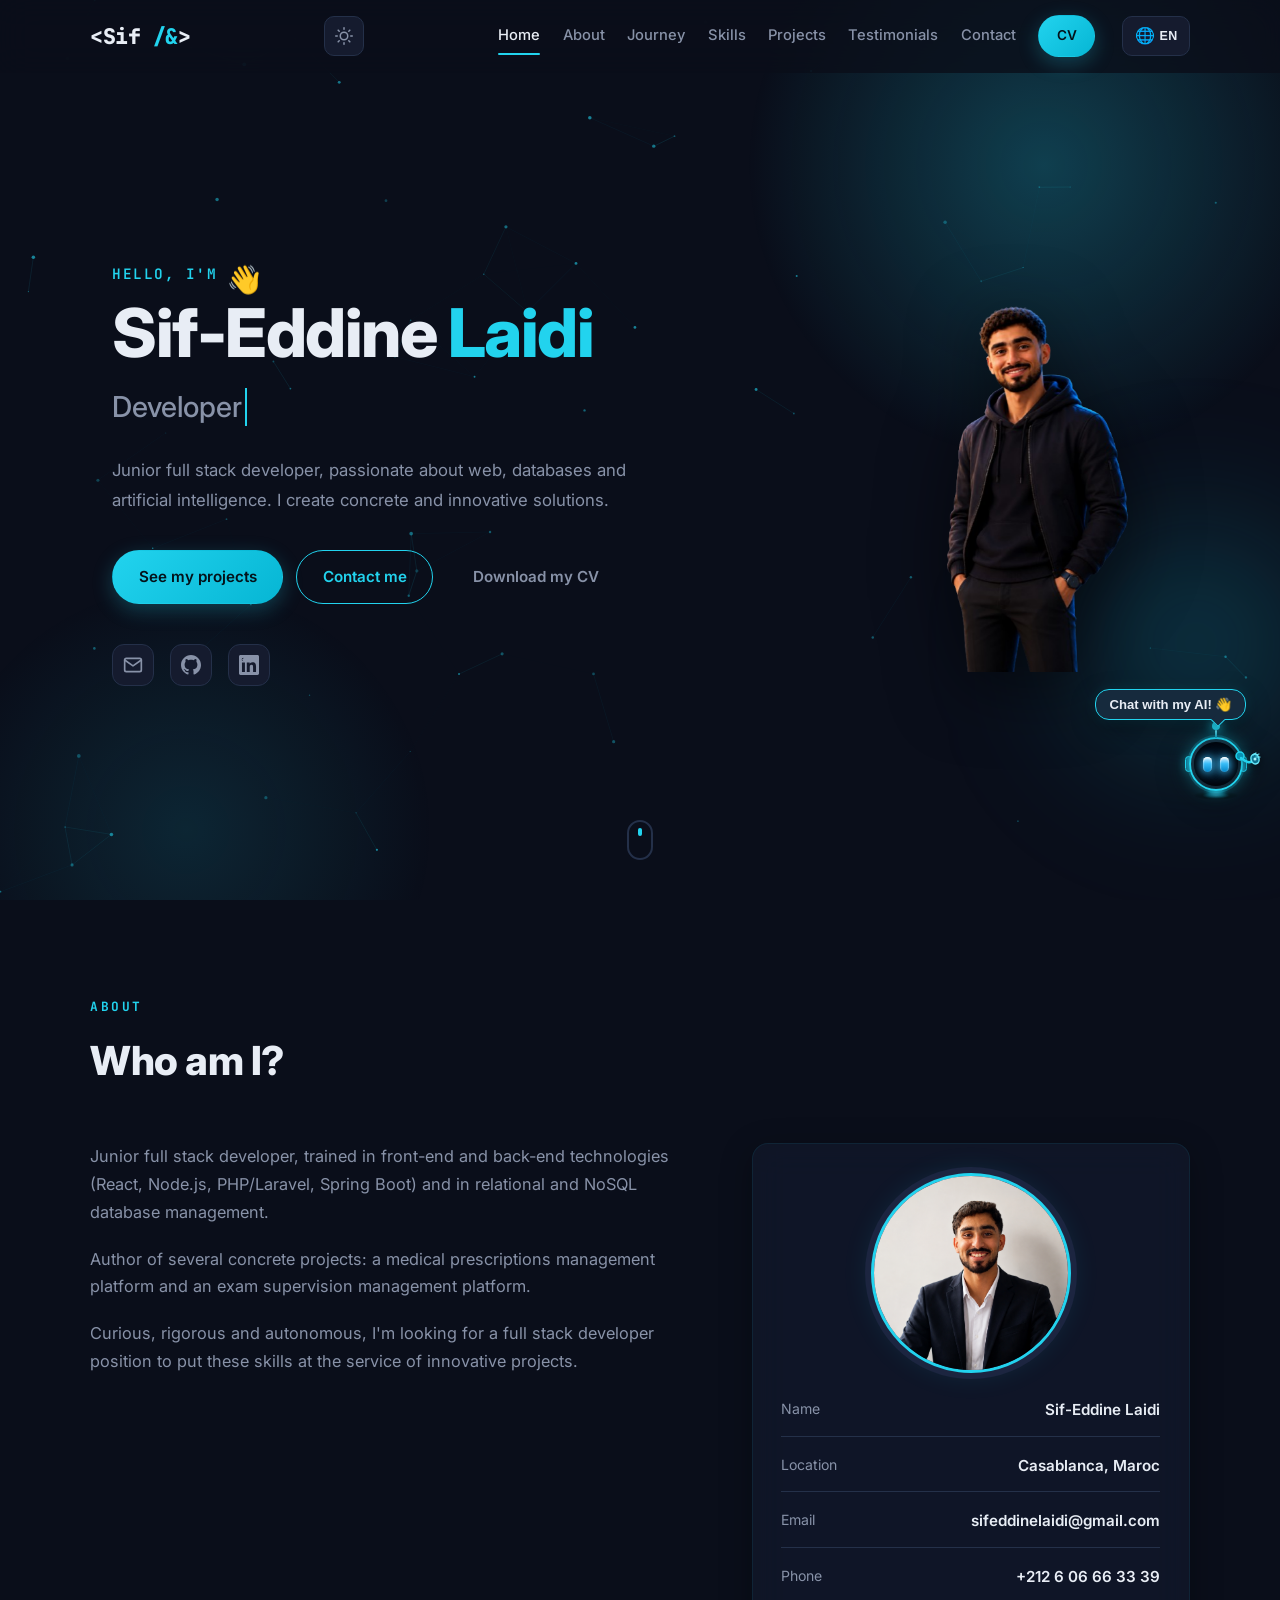
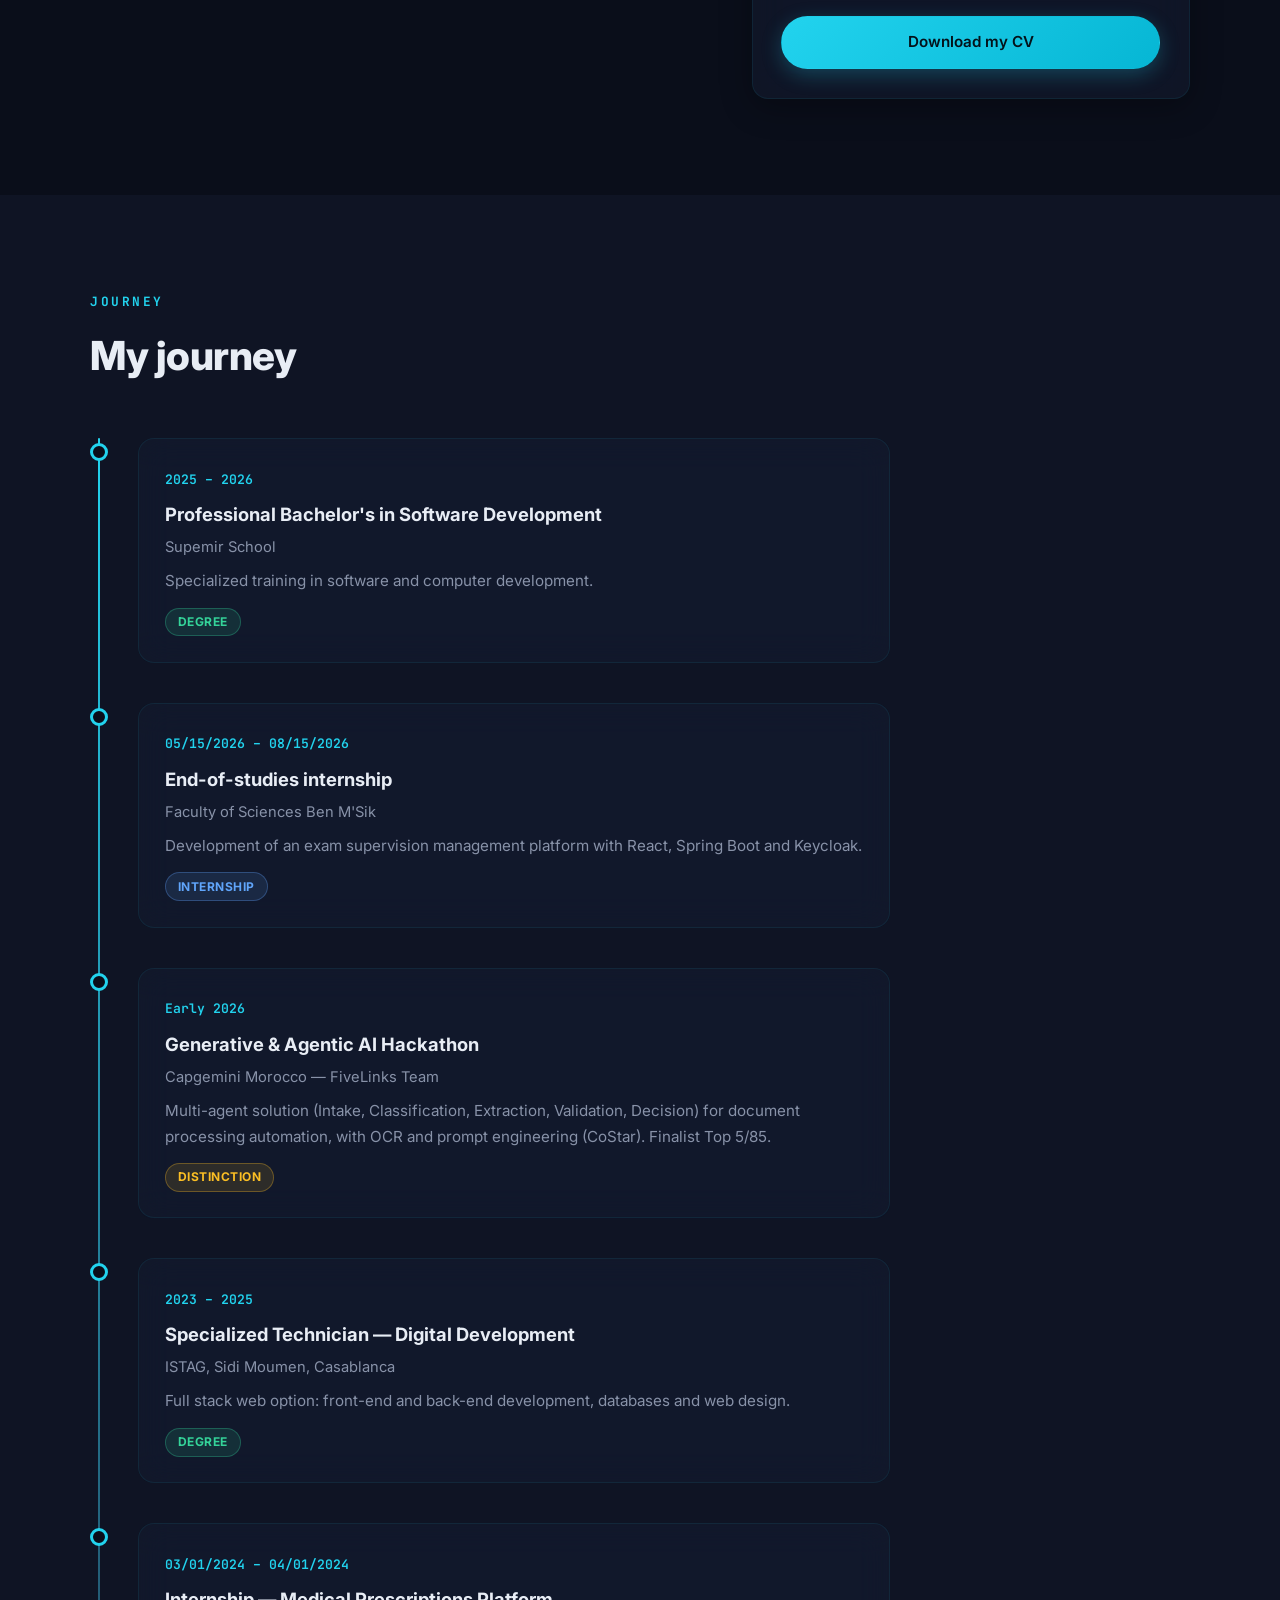
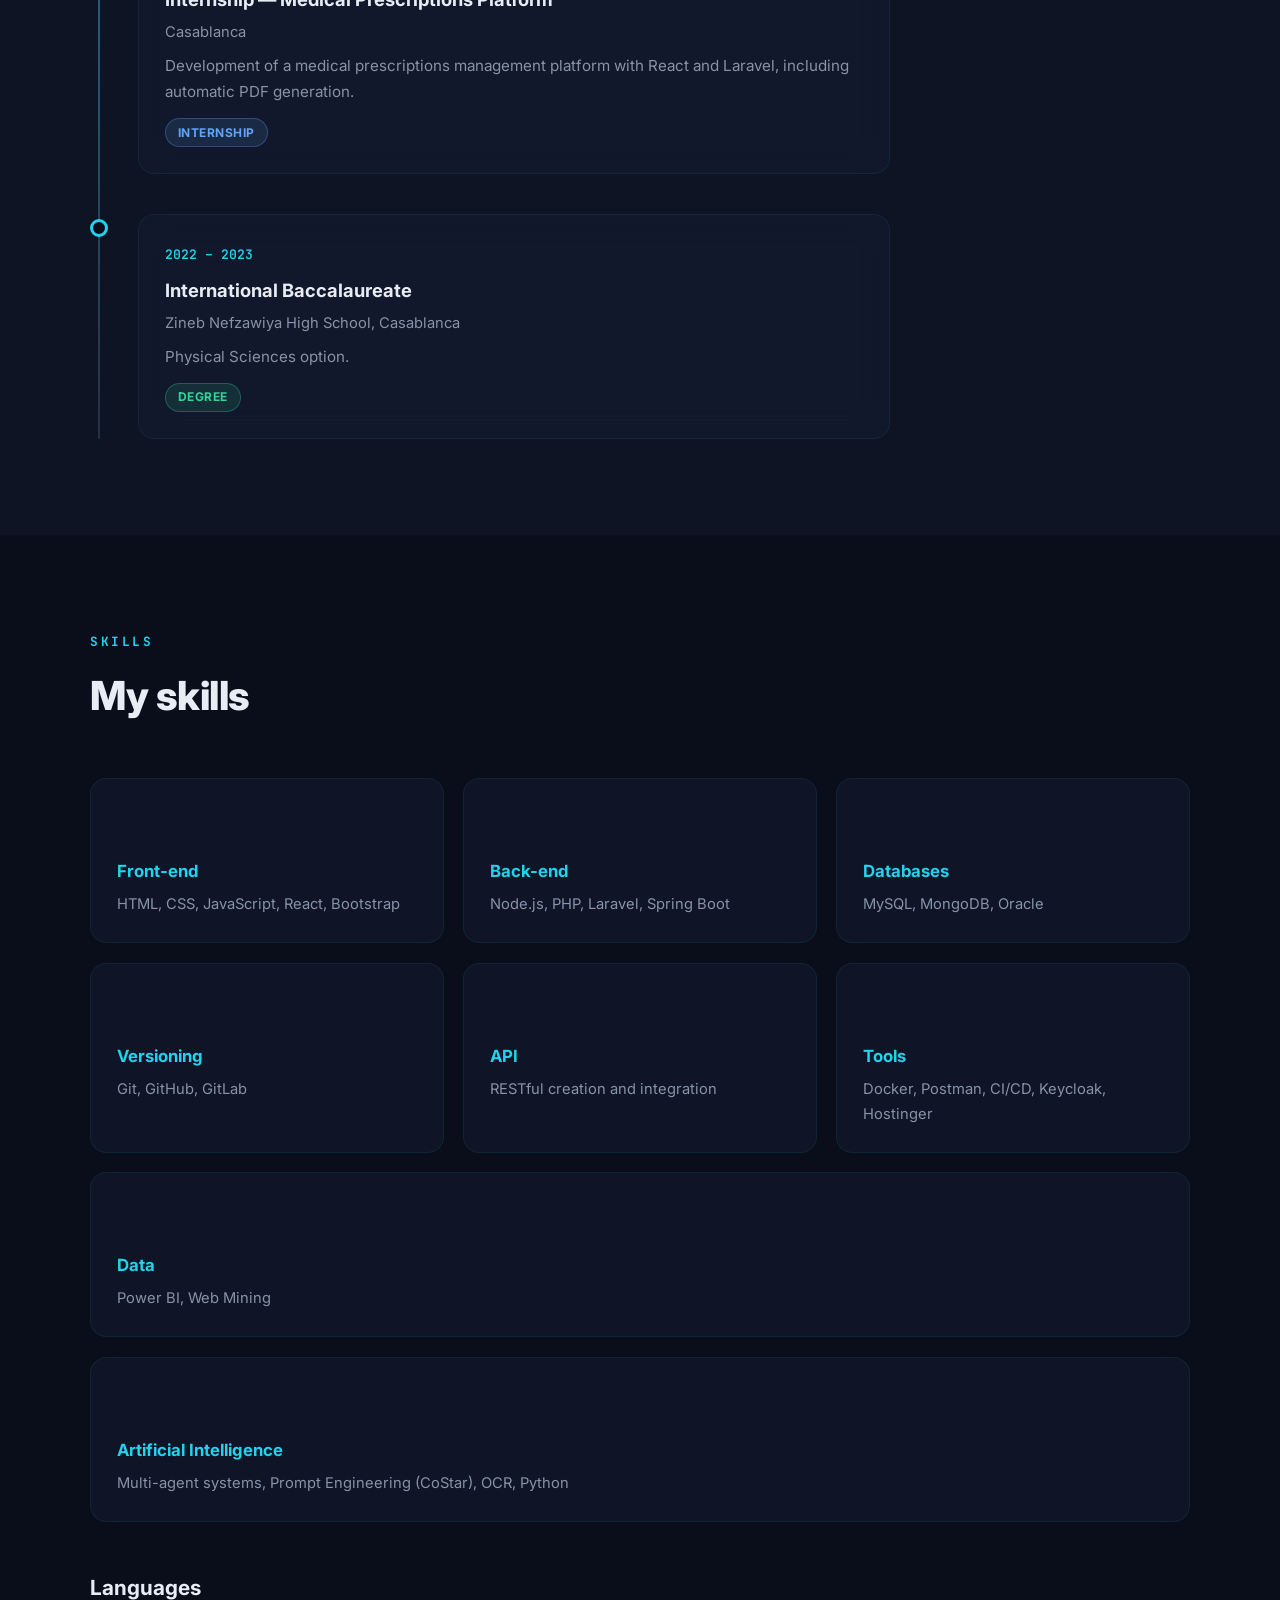
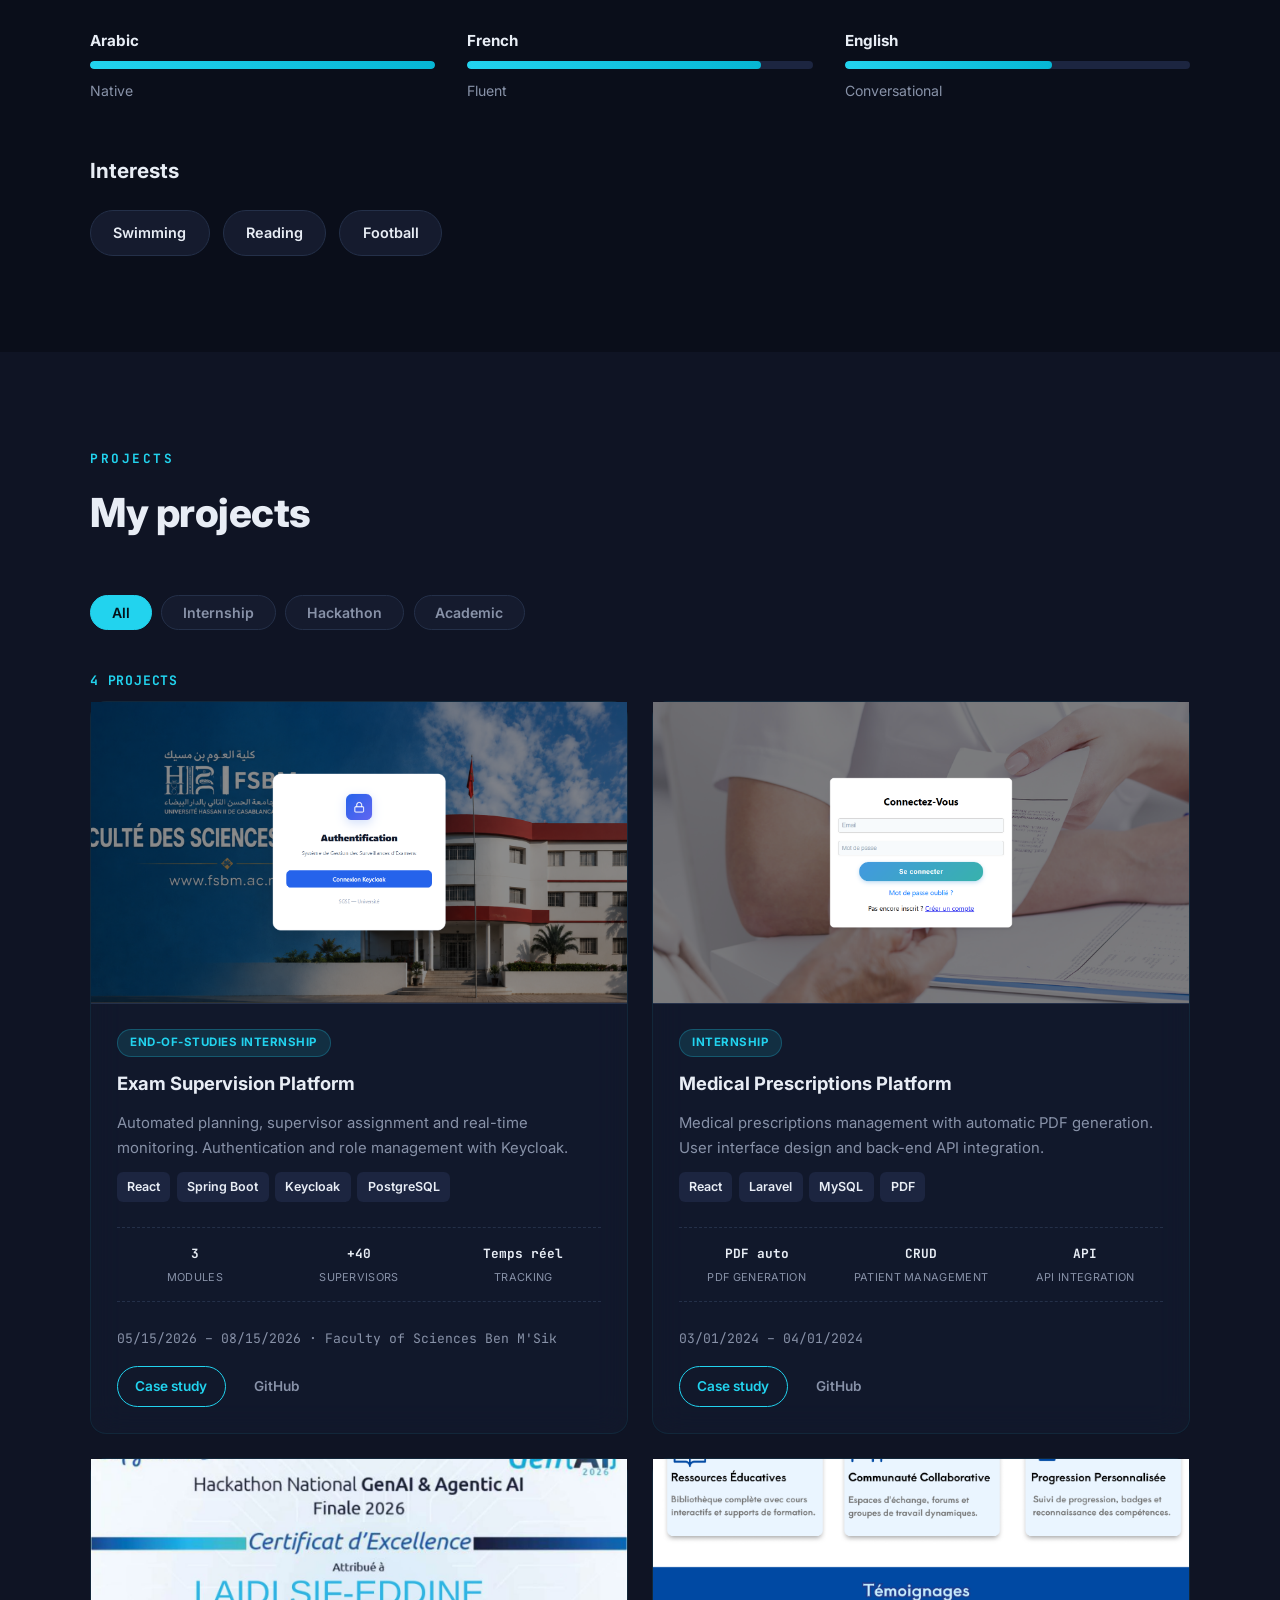
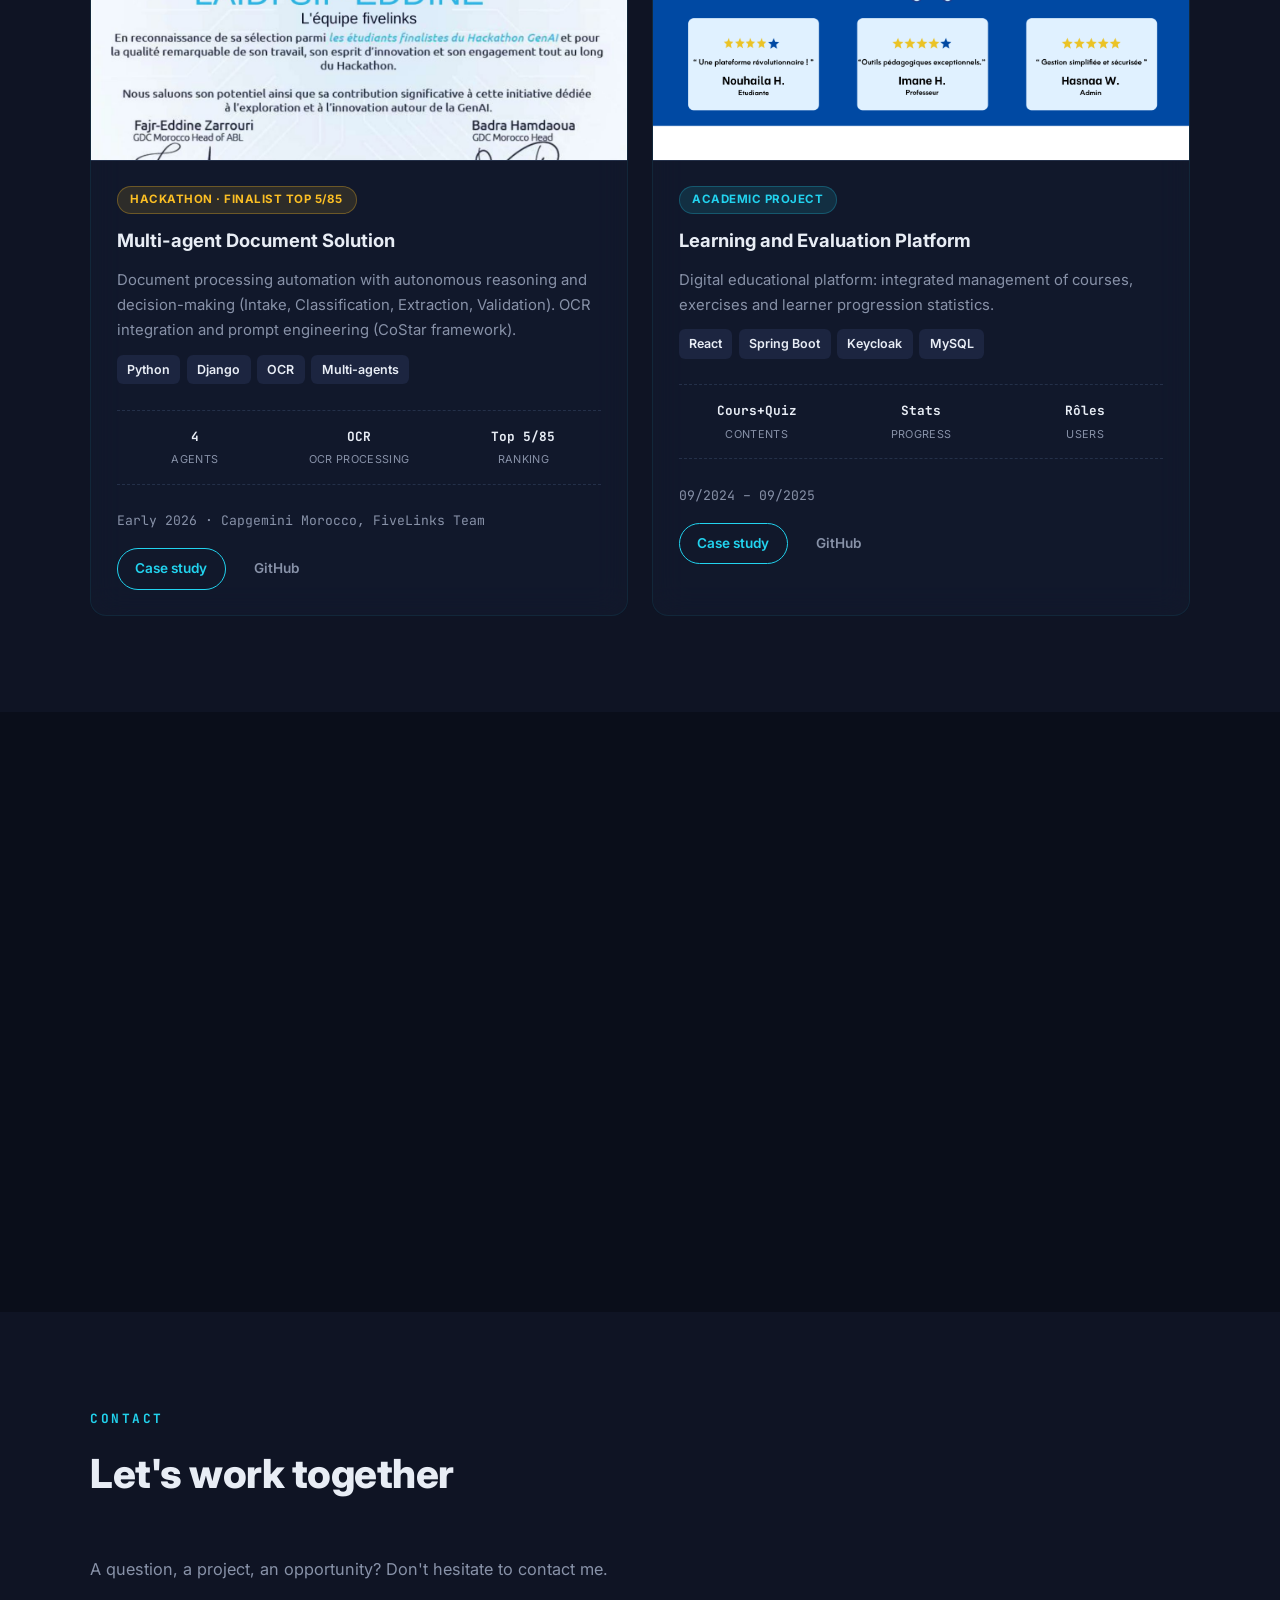
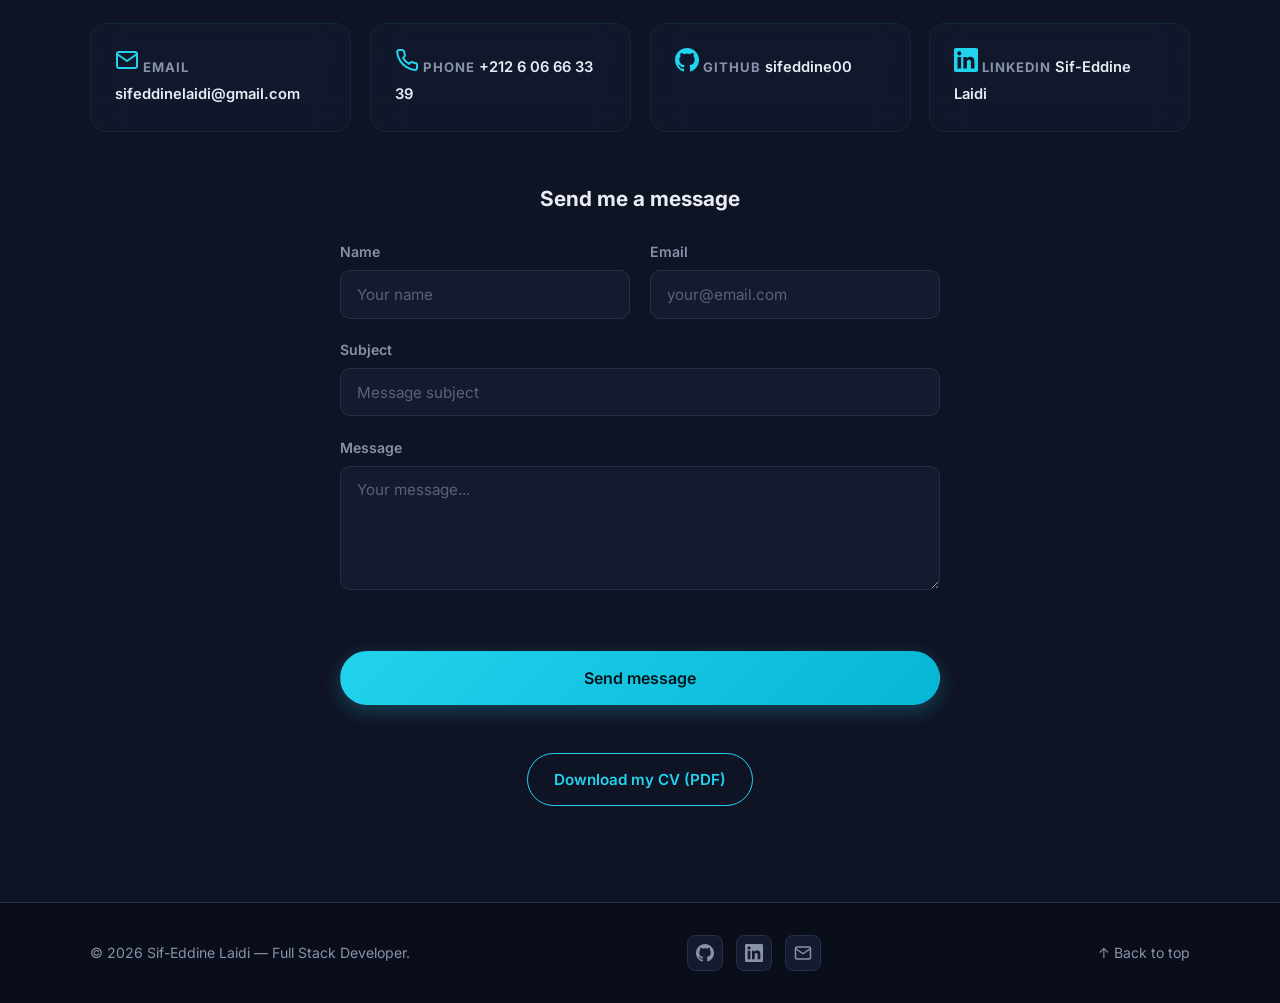
==== commit df421b96: "feat(avatar): effet 3D tilt interactif avec parallaxe, projection de profondeur et ombres dynamiques" ====
--- a/index.html
+++ b/index.html
@@ -33,7 +33,7 @@
 
   <!-- Styles -->
   <link rel="stylesheet" href="css/style.css">
-  <link rel="stylesheet" href="css/premium.css">
+  <link rel="stylesheet" href="css/premium.css?v=3.2.0">
   <link rel="stylesheet" href="css/chat.css?v=3.1.0">
 
   <!-- JSON-LD -->
@@ -656,7 +656,7 @@
 
   <script src="js/i18n.js?v=3.1.0"></script>
   <script src="js/main.js"></script>
-  <script src="js/premium.js"></script>
+  <script src="js/premium.js?v=3.2.0"></script>
   <script src="js/chat.js?v=3.1.0"></script>
 </body>
 </html>
--- a/css/premium.css
+++ b/css/premium.css
@@ -157,8 +157,9 @@
   object-fit: contain;
   animation: avatarIntro 1s cubic-bezier(0.16, 1, 0.3, 1) both;
   transform-style: preserve-3d;
-  will-change: transform;
-  transition: transform 0.6s cubic-bezier(0.16, 1, 0.3, 1);
+  will-change: transform, filter;
+  transition: transform 0.18s cubic-bezier(0.2, 0.8, 0.2, 1), filter 0.2s ease;
+  filter: drop-shadow(0 15px 35px rgba(0, 0, 0, 0.55));
 }
 
 /* Entrance: fade-in + scale-up + slide-up, decelerating */
@@ -200,7 +201,7 @@
 .tilt-card {
   transform-style: preserve-3d;
   perspective: 1000px;
-  will-change: transform;
+  will-change: transform, filter;
 }
 
 .tilt-card-inner {
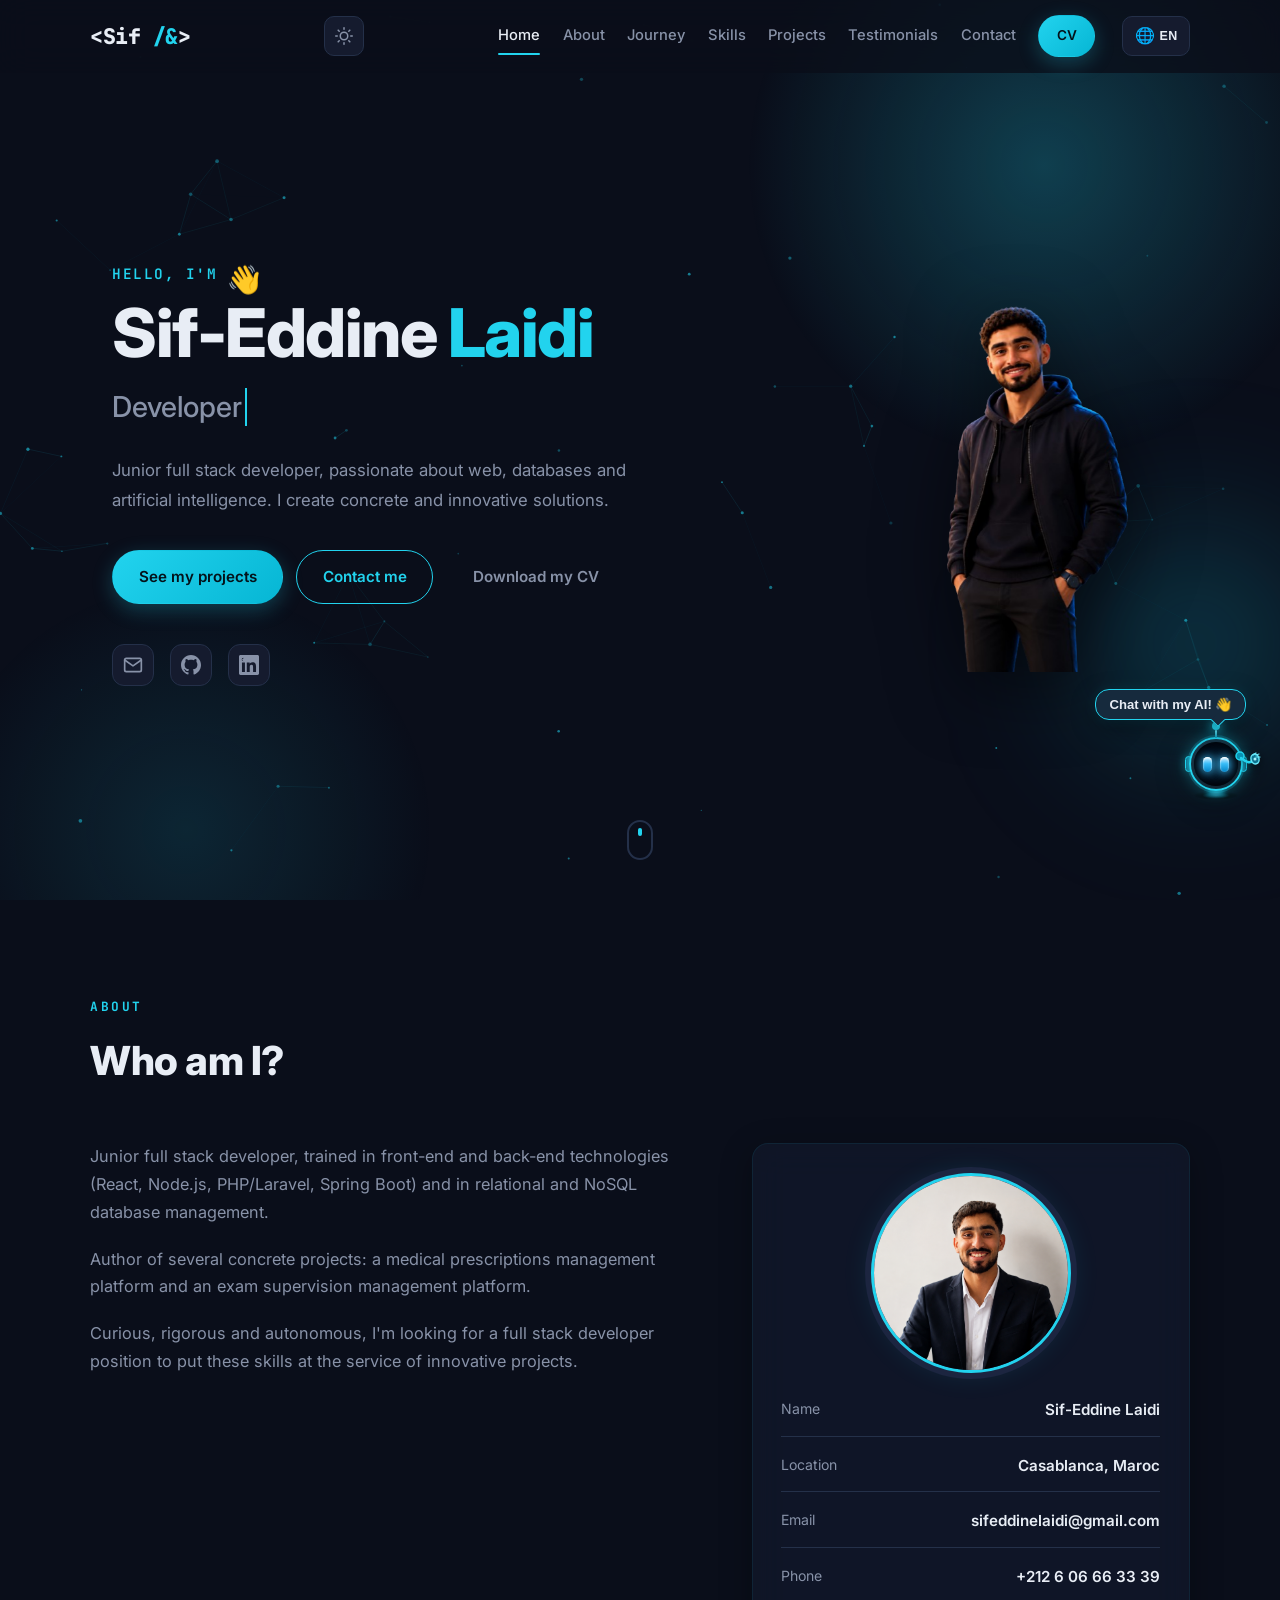
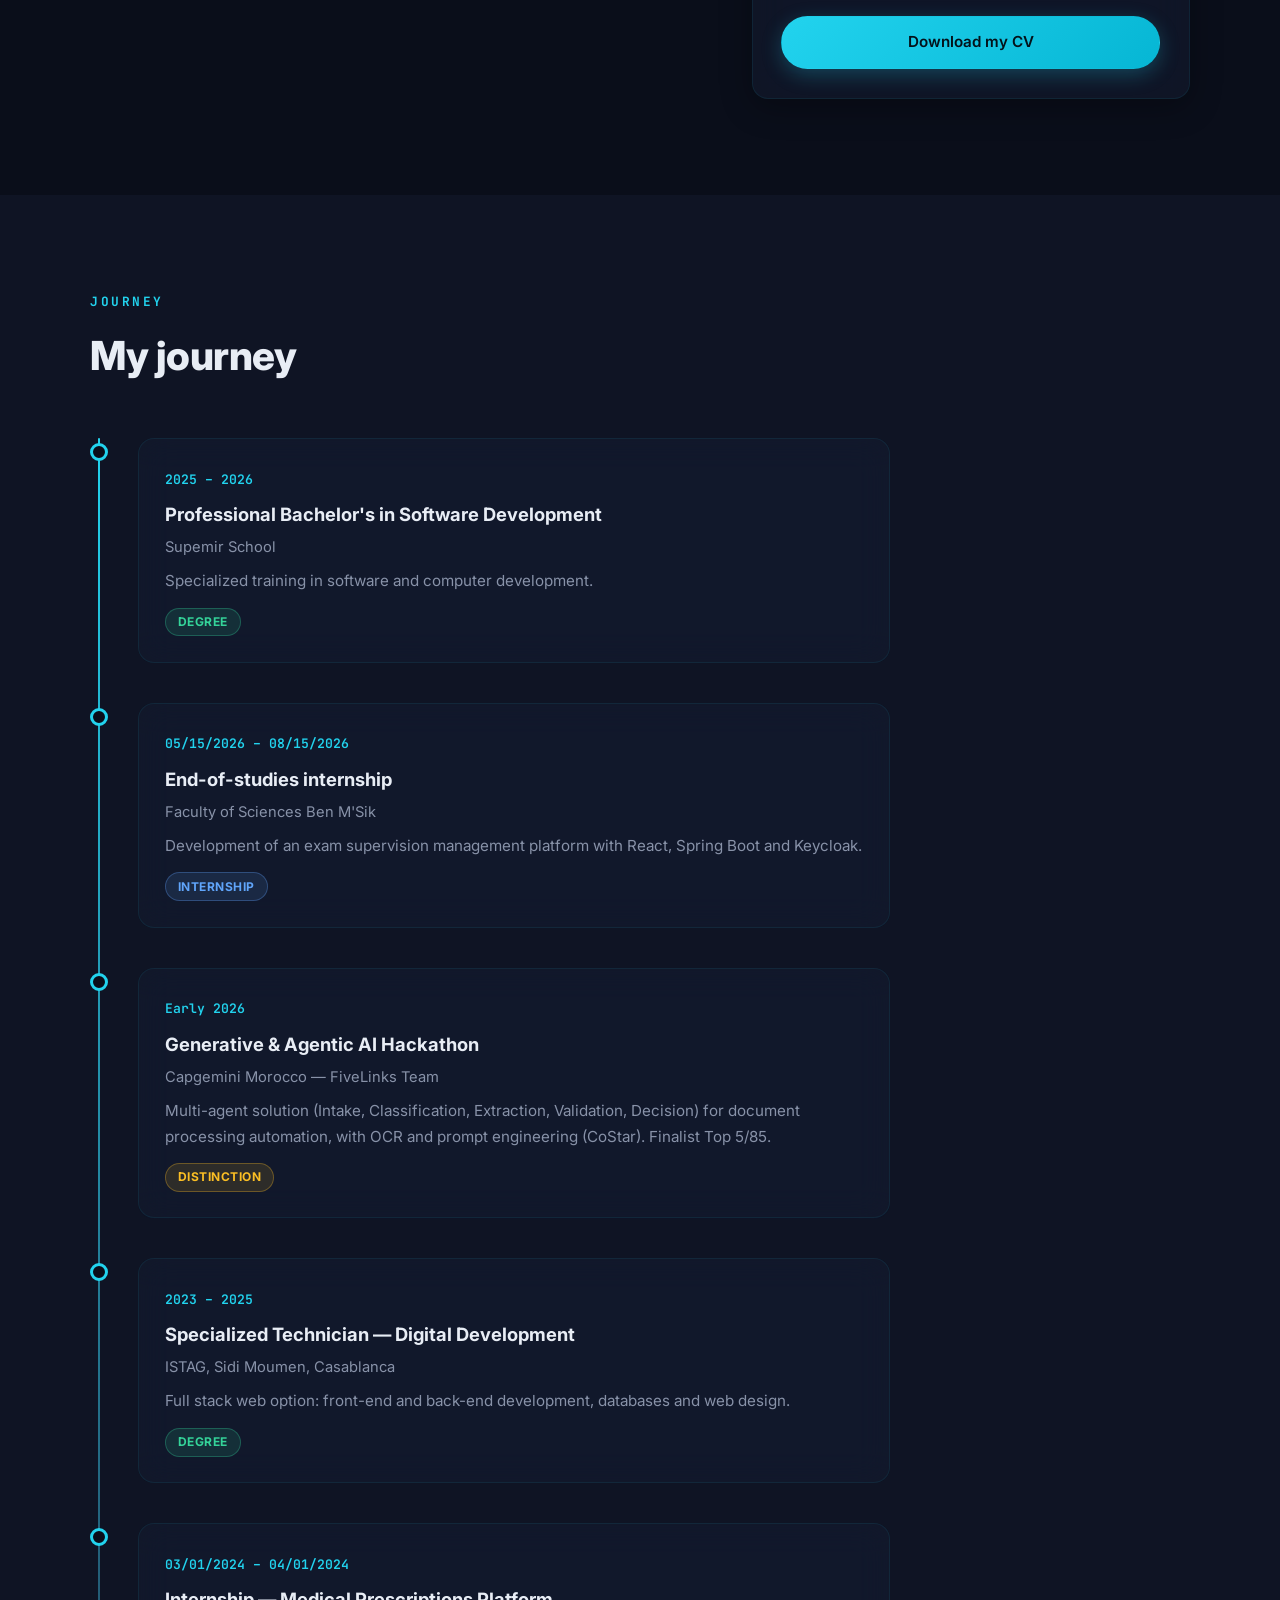
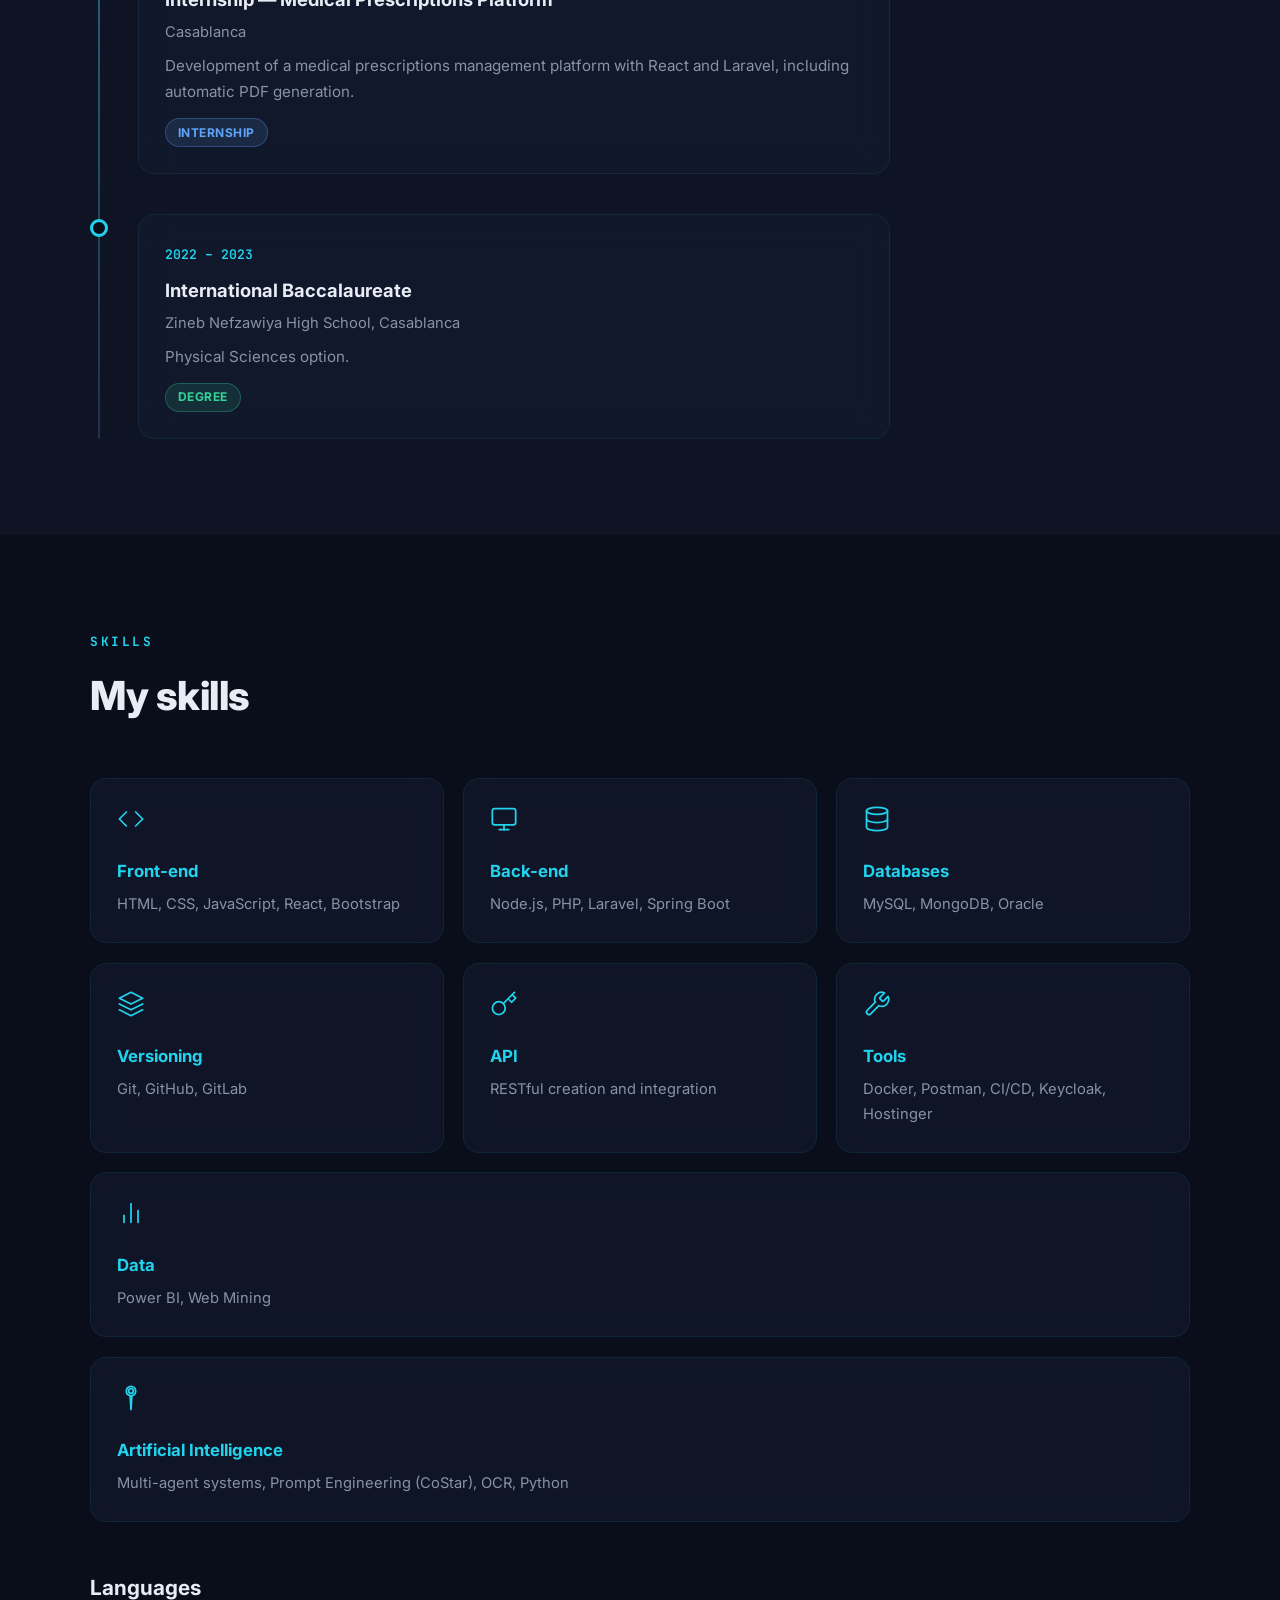
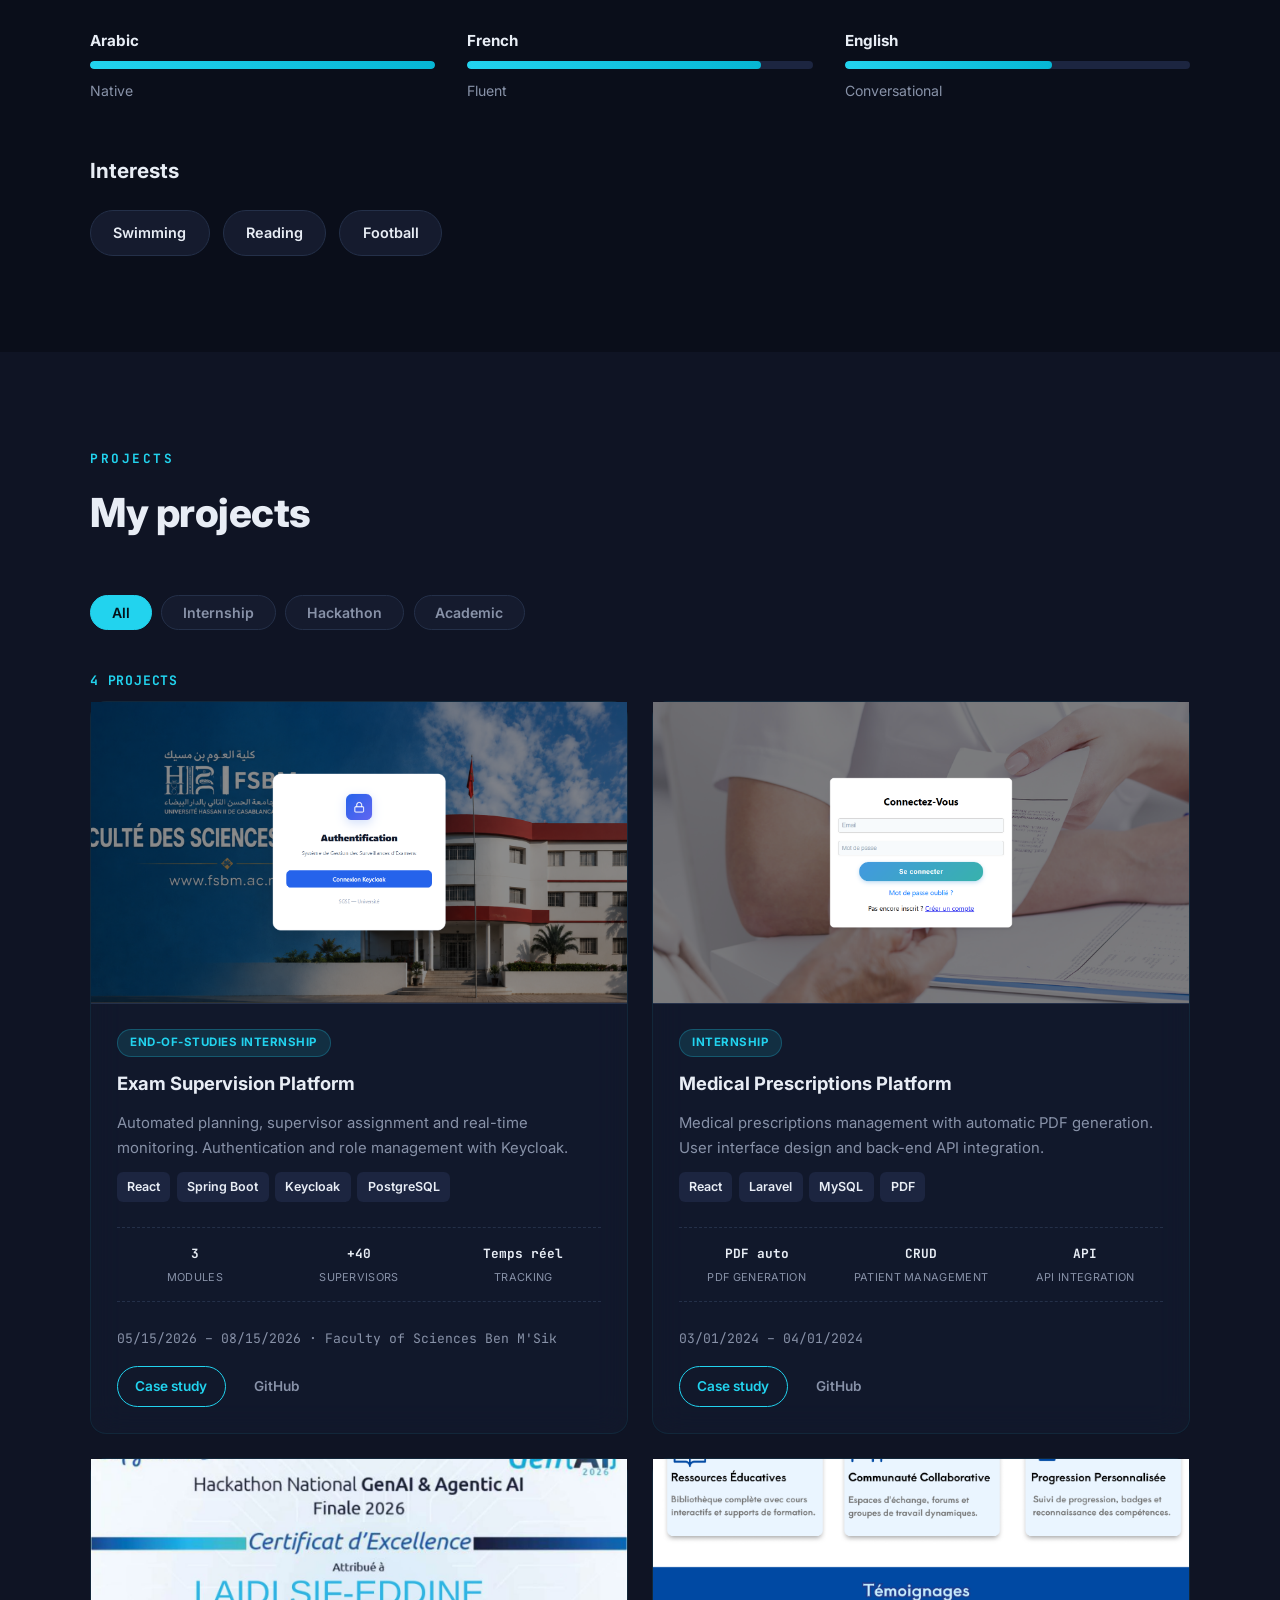
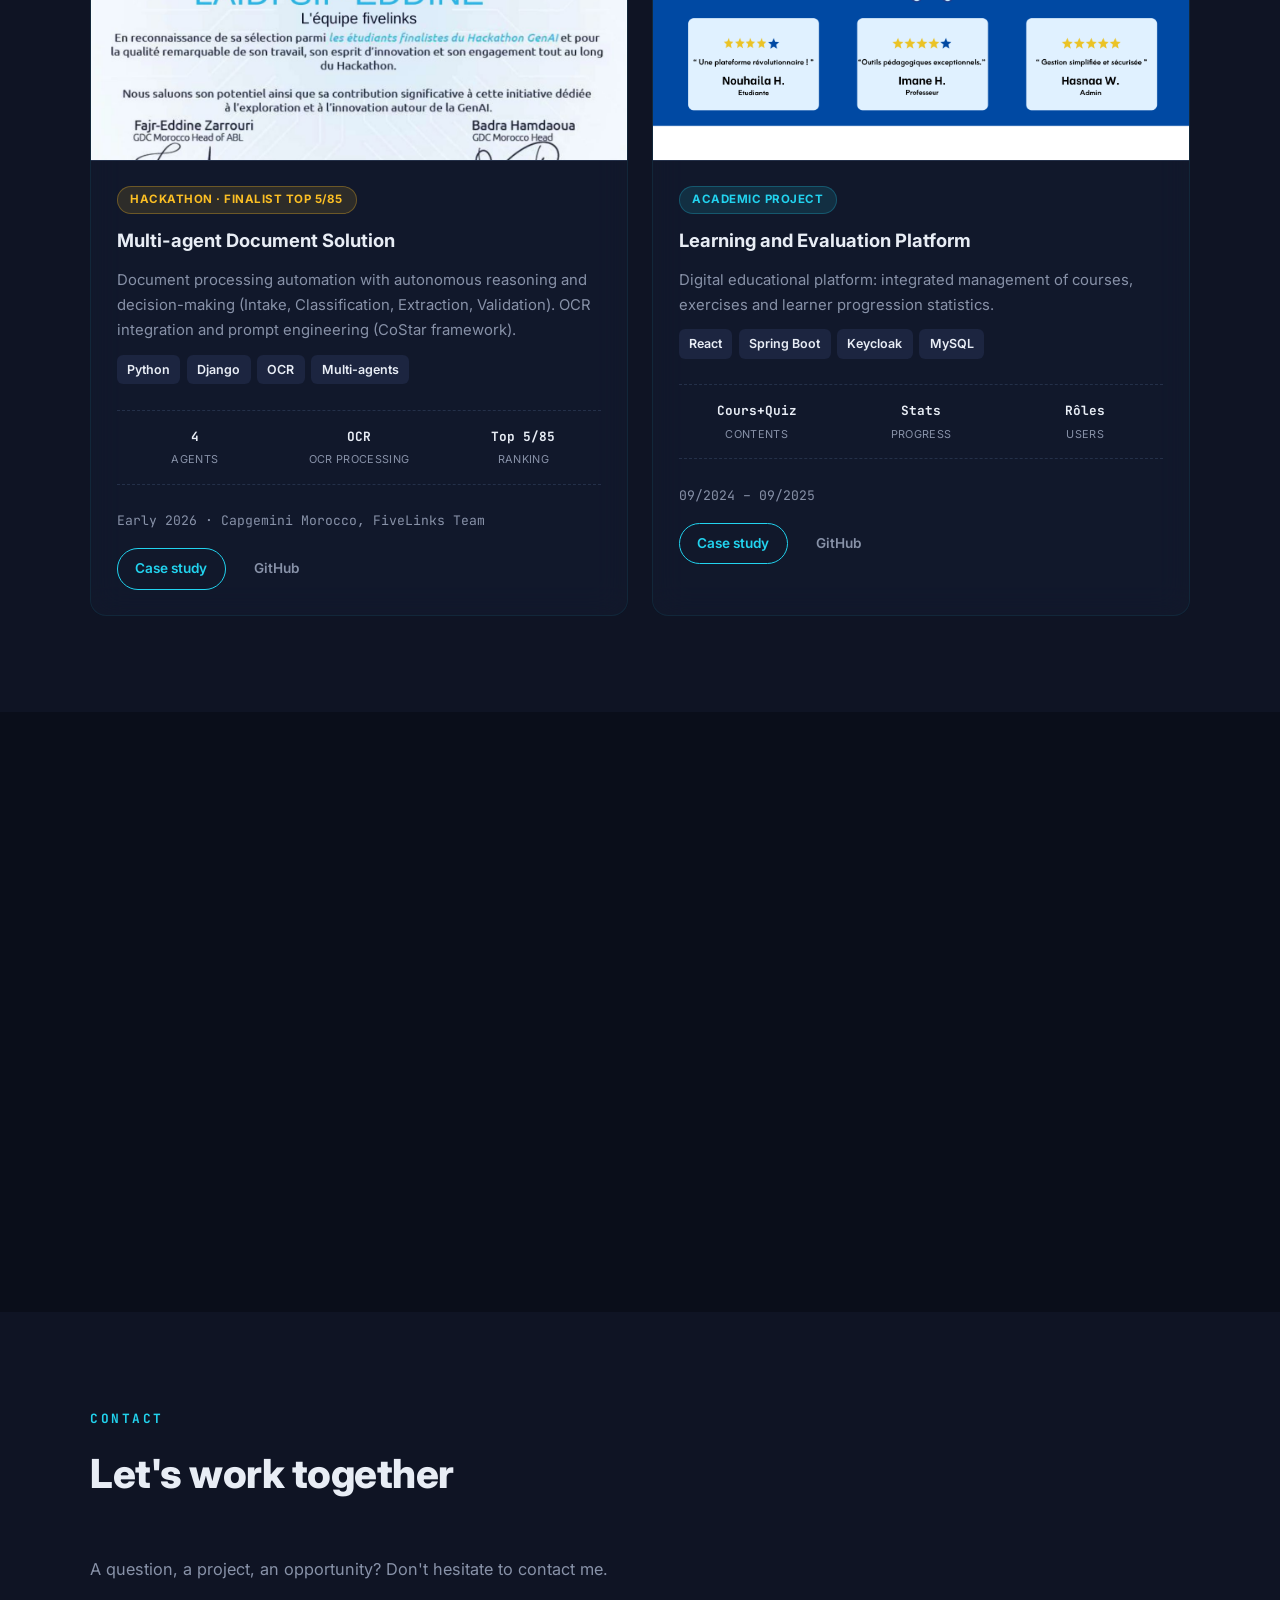
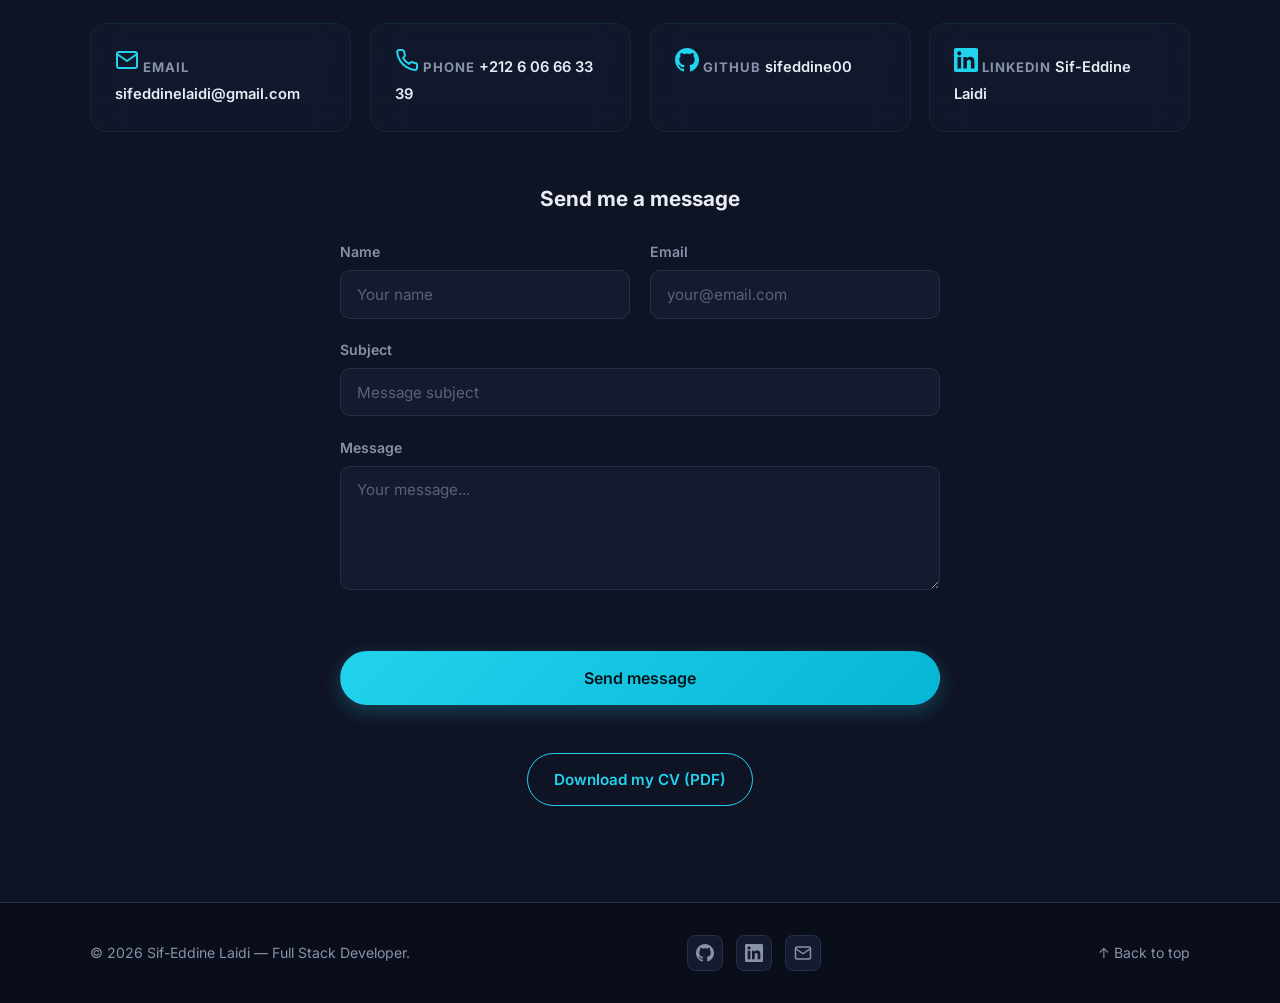
==== commit cde339bb: "feat(hero): bulle flottante avec main qui salue et dit bonjour au survol de Sif" ====
--- a/index.html
+++ b/index.html
@@ -33,8 +33,8 @@
 
   <!-- Styles -->
   <link rel="stylesheet" href="css/style.css">
-  <link rel="stylesheet" href="css/premium.css?v=3.2.0">
-  <link rel="stylesheet" href="css/chat.css?v=3.1.0">
+  <link rel="stylesheet" href="css/premium.css?v=3.3.0">
+  <link rel="stylesheet" href="css/chat.css?v=3.3.0">
 
   <!-- JSON-LD -->
   <script type="application/ld+json">
@@ -138,6 +138,11 @@
         </div>
         <div class="hero-avatar">
           <img src="assets/img/sif_avatar_sansbackgroud.png" alt="Avatar 3D de Sif-Eddine Laidi" class="avatar-img" loading="eager">
+          <!-- Bulle flottante avec main qui salue au survol -->
+          <div class="hero-greeting-tooltip" aria-hidden="true">
+            <span class="hero-greeting-hand">👋</span>
+            <span class="hero-greeting-msg" data-i18n="hero.hover_greeting">Bonjour !</span>
+          </div>
         </div>
       </div>
       <div class="hero-scroll-indicator" aria-hidden="true">
@@ -654,9 +659,9 @@
     <svg width="20" height="20" viewBox="0 0 24 24" fill="none" stroke="currentColor" stroke-width="2.5" stroke-linecap="round" stroke-linejoin="round"><polyline points="18 15 12 9 6 15"/></svg>
   </button>
 
-  <script src="js/i18n.js?v=3.1.0"></script>
+  <script src="js/i18n.js?v=3.3.0"></script>
   <script src="js/main.js"></script>
-  <script src="js/premium.js?v=3.2.0"></script>
-  <script src="js/chat.js?v=3.1.0"></script>
+  <script src="js/premium.js?v=3.3.0"></script>
+  <script src="js/chat.js?v=3.3.0"></script>
 </body>
 </html>
--- a/css/premium.css
+++ b/css/premium.css
@@ -114,6 +114,7 @@
   transform-style: preserve-3d;
   perspective: 1000px;
   animation: avatarFloat 4.5s ease-in-out infinite;
+  cursor: pointer;
 }
 
 .hero-avatar:hover {
@@ -182,6 +183,85 @@
 
 @media (max-width: 768px) {
   .hero-avatar { display: none; }
+}
+
+/* ---------- Bulle Flottante & Main qui Salue au Survol ---------- */
+.hero-greeting-tooltip {
+  position: absolute;
+  top: 12%;
+  left: -28px;
+  display: inline-flex;
+  align-items: center;
+  gap: 8px;
+  background: color-mix(in srgb, var(--surface) 86%, var(--accent) 14%);
+  backdrop-filter: blur(16px);
+  -webkit-backdrop-filter: blur(16px);
+  border: 1.5px solid var(--accent);
+  padding: 0.45rem 0.95rem;
+  border-radius: 20px;
+  box-shadow: 
+    0 12px 30px rgba(0, 0, 0, 0.5),
+    0 0 18px rgba(34, 211, 238, 0.35);
+  z-index: 10;
+  pointer-events: none;
+  opacity: 0;
+  transform: scale(0.6) translateY(14px) rotate(-8deg);
+  transform-origin: bottom right;
+  transition: opacity 0.3s cubic-bezier(0.34, 1.56, 0.64, 1),
+              transform 0.35s cubic-bezier(0.34, 1.56, 0.64, 1);
+  user-select: none;
+}
+
+.hero-greeting-tooltip::after {
+  content: "";
+  position: absolute;
+  bottom: -6px;
+  right: 22px;
+  width: 10px;
+  height: 10px;
+  background: color-mix(in srgb, var(--surface) 86%, var(--accent) 14%);
+  border-right: 1.5px solid var(--accent);
+  border-bottom: 1.5px solid var(--accent);
+  transform: rotate(45deg);
+}
+
+.hero-avatar:hover .hero-greeting-tooltip {
+  opacity: 1;
+  transform: scale(1) translateY(0) rotate(0deg);
+}
+
+.hero-greeting-hand {
+  font-size: 1.35rem;
+  display: inline-block;
+  transform-origin: 70% 70%;
+  animation: heroHandWave 1.4s infinite ease-in-out;
+}
+
+.hero-greeting-msg {
+  font-size: 0.92rem;
+  font-weight: 700;
+  color: #fff;
+  letter-spacing: 0.3px;
+  white-space: nowrap;
+}
+
+@keyframes heroHandWave {
+  0%, 100% { transform: rotate(0deg); }
+  20%, 60% { transform: rotate(24deg); }
+  40%, 80% { transform: rotate(-14deg); }
+}
+
+[dir="rtl"] .hero-greeting-tooltip {
+  left: auto;
+  right: -28px;
+  transform-origin: bottom left;
+}
+
+[dir="rtl"] .hero-greeting-tooltip::after {
+  right: auto;
+  left: 22px;
+  border-right: none;
+  border-left: 1.5px solid var(--accent);
 }
 
 /* ---------- Glassmorphism ---------- */
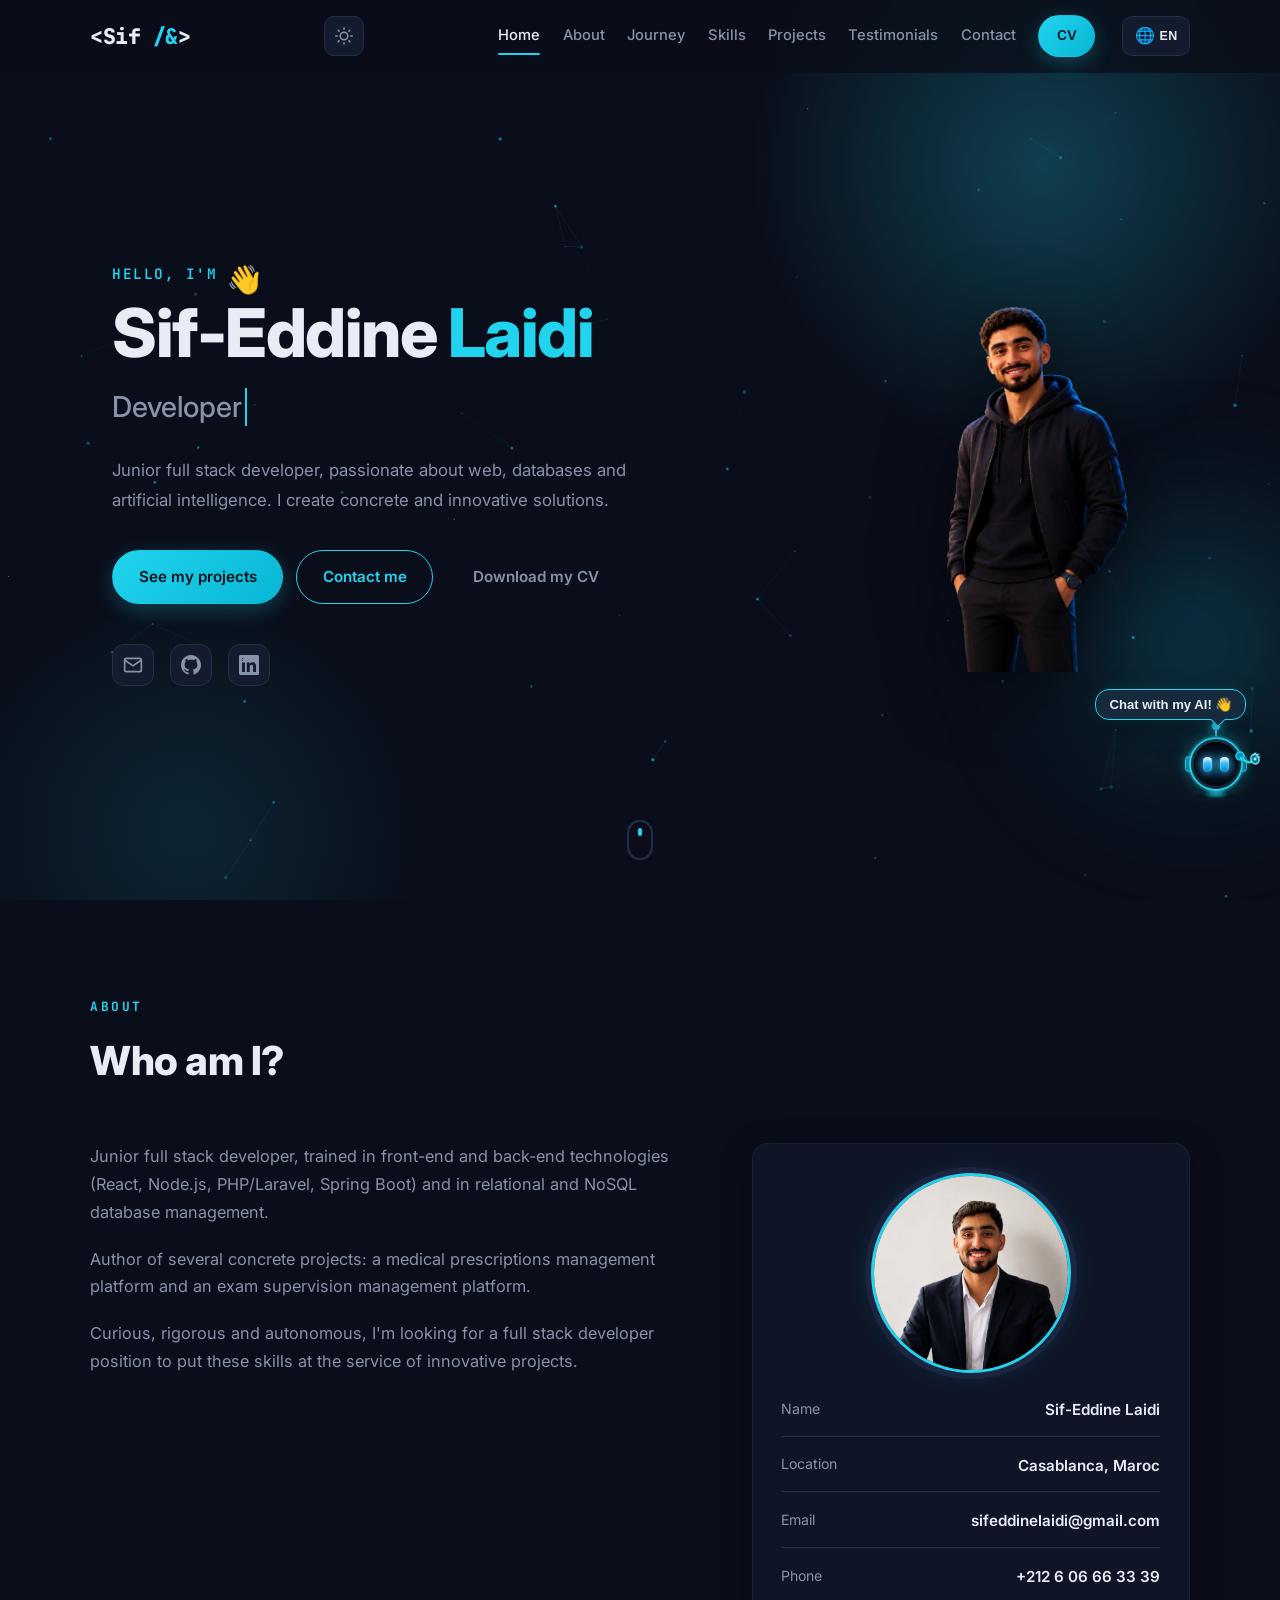
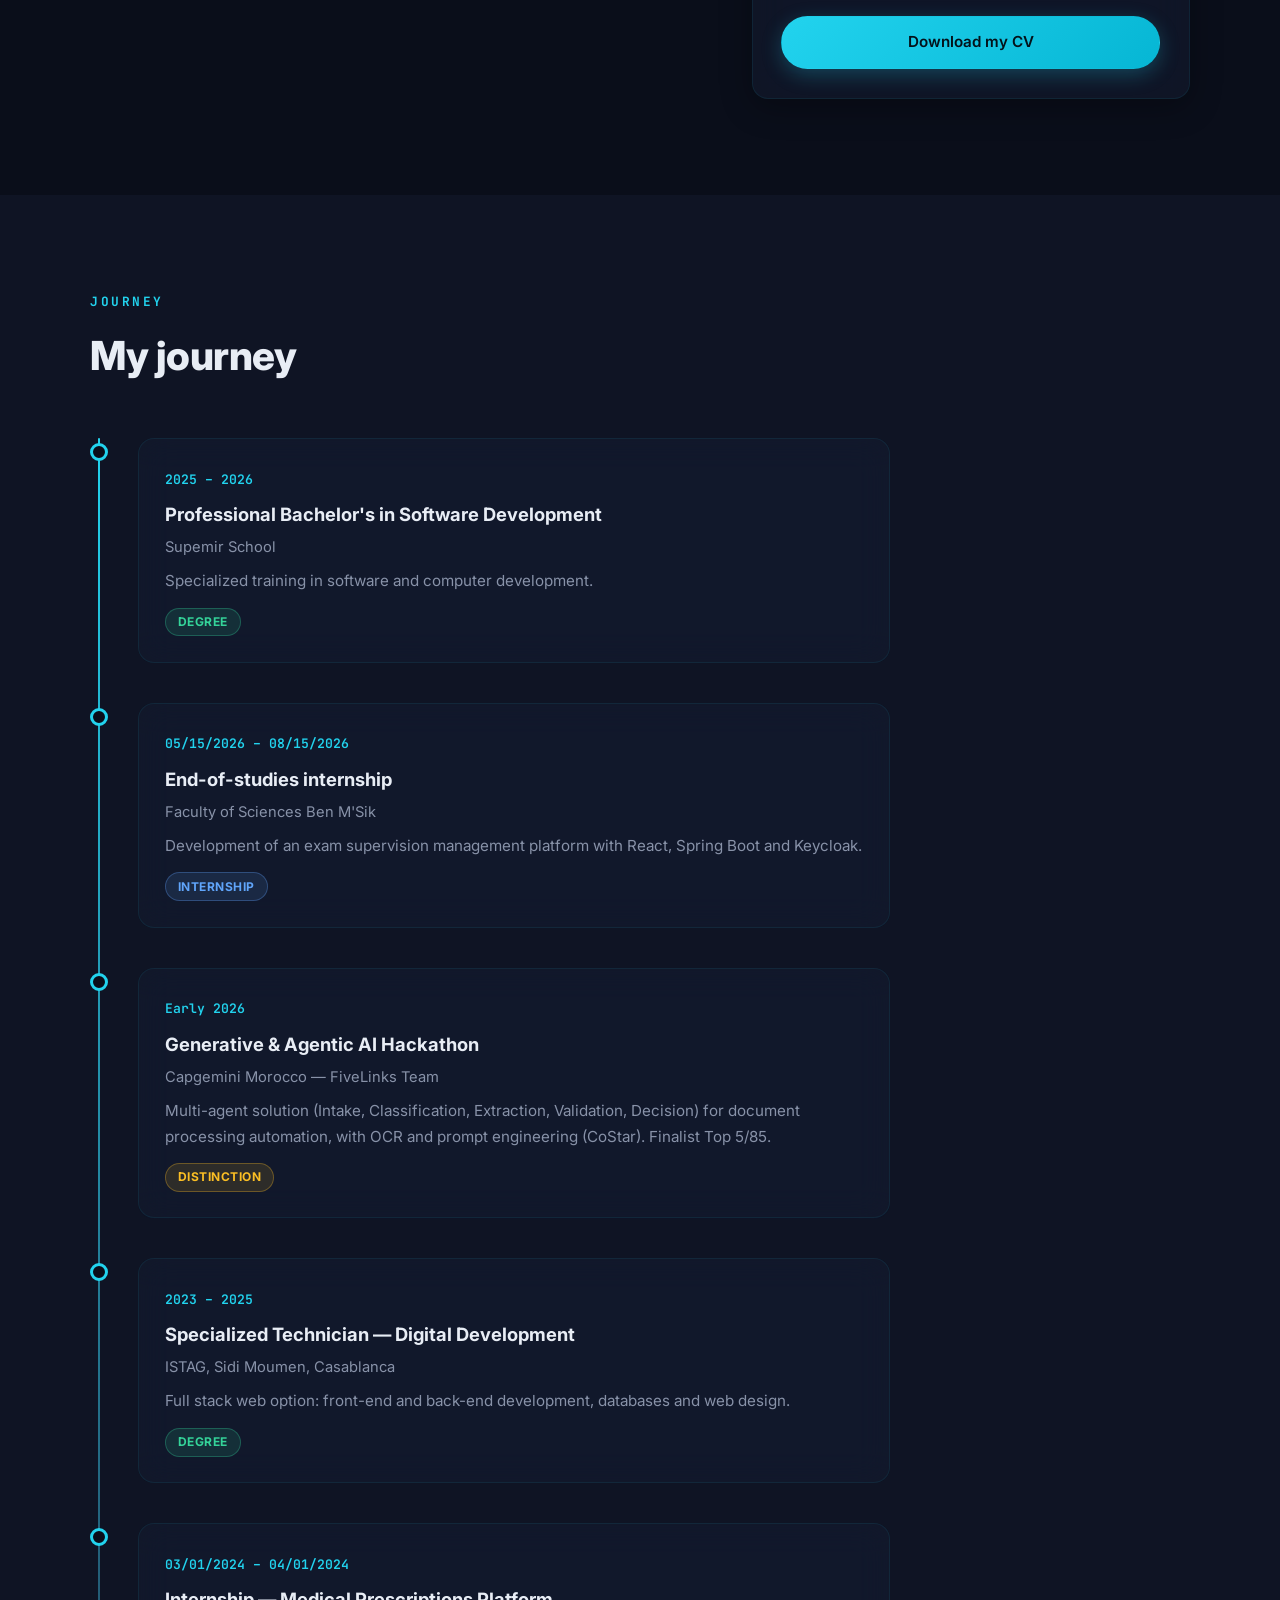
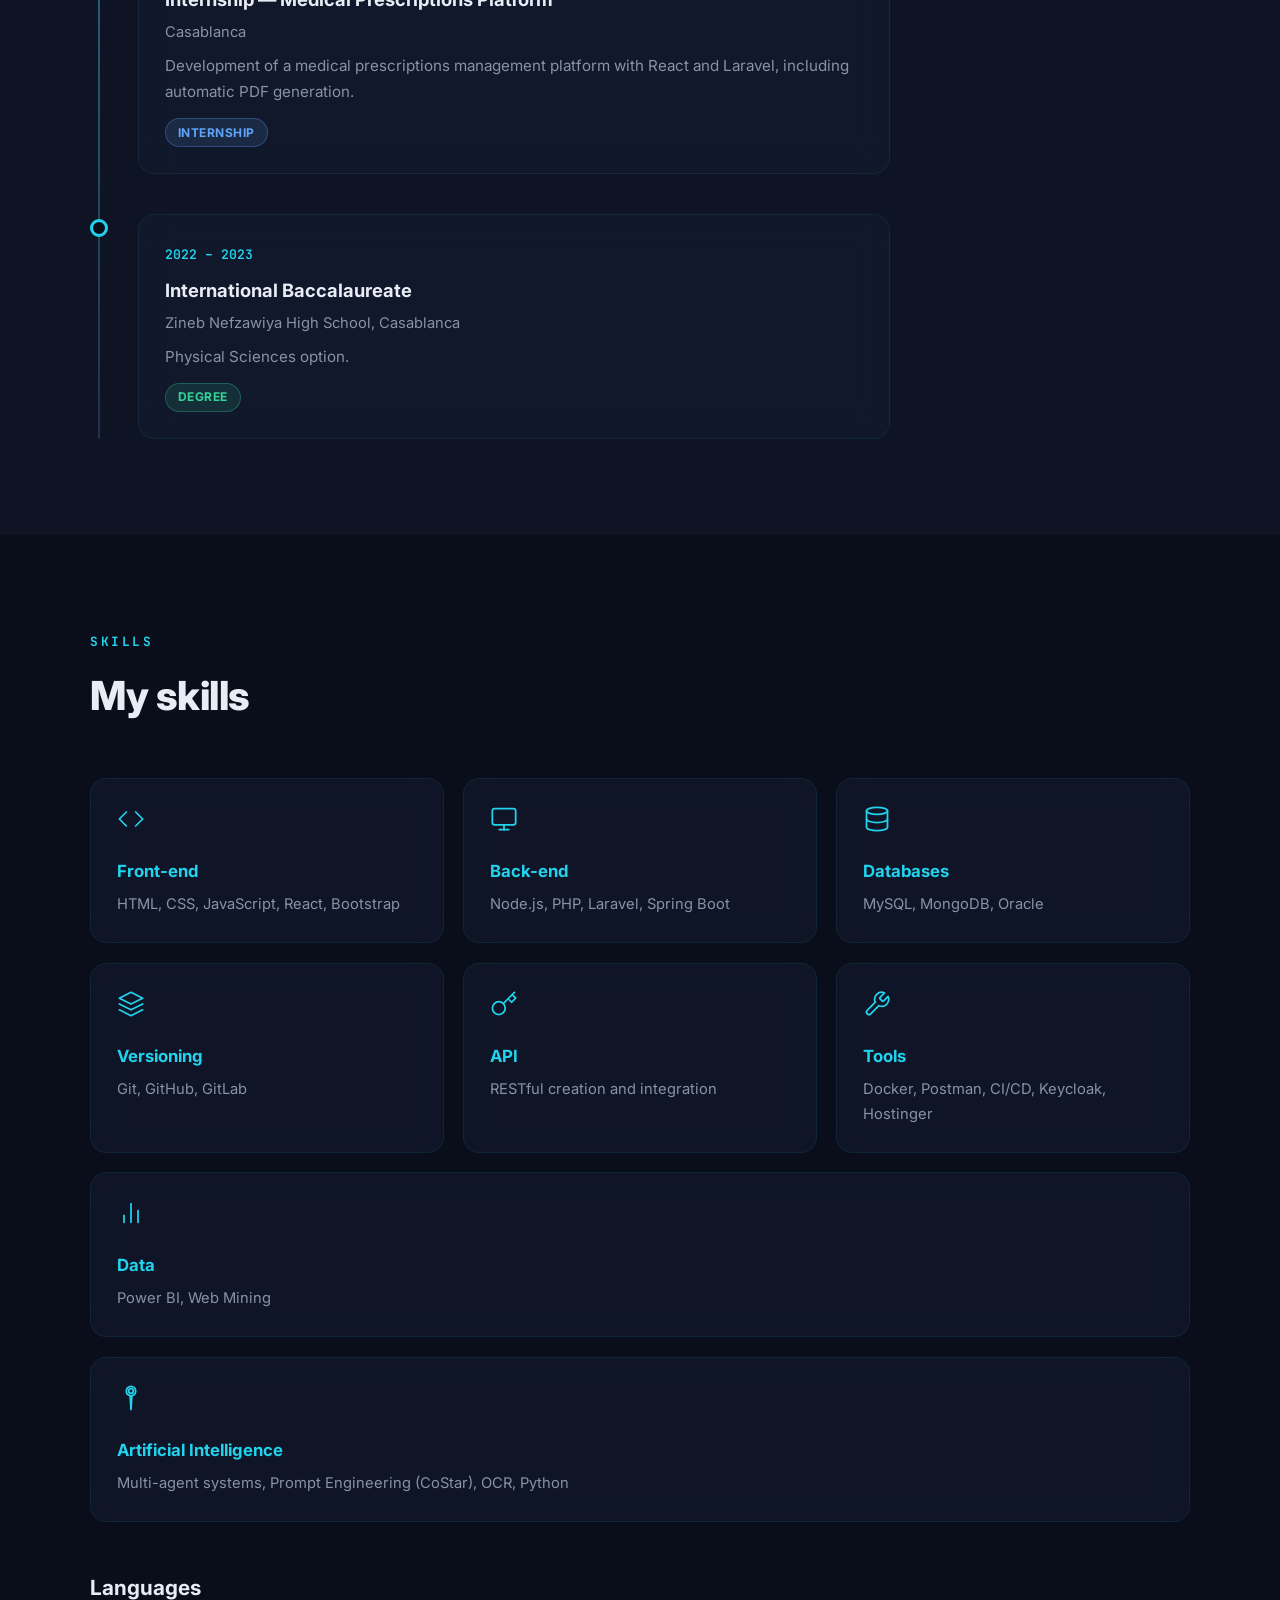
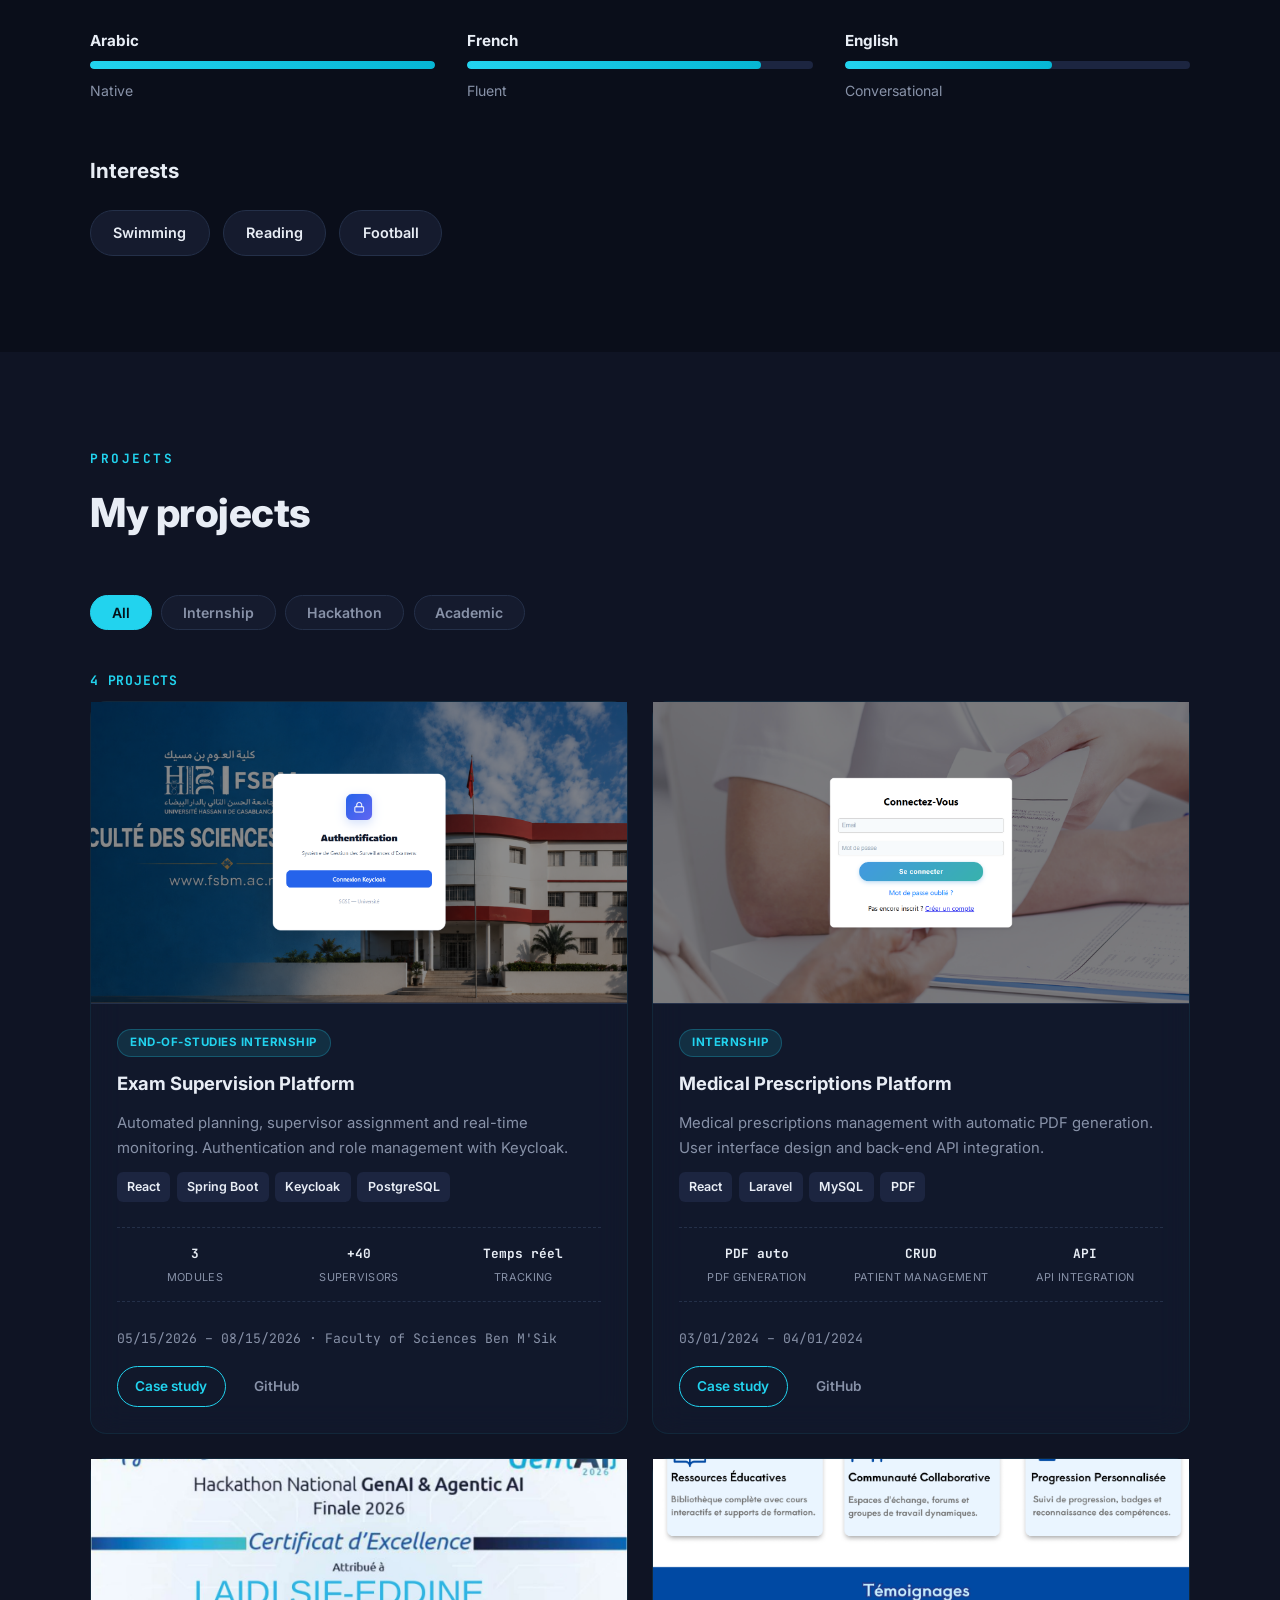
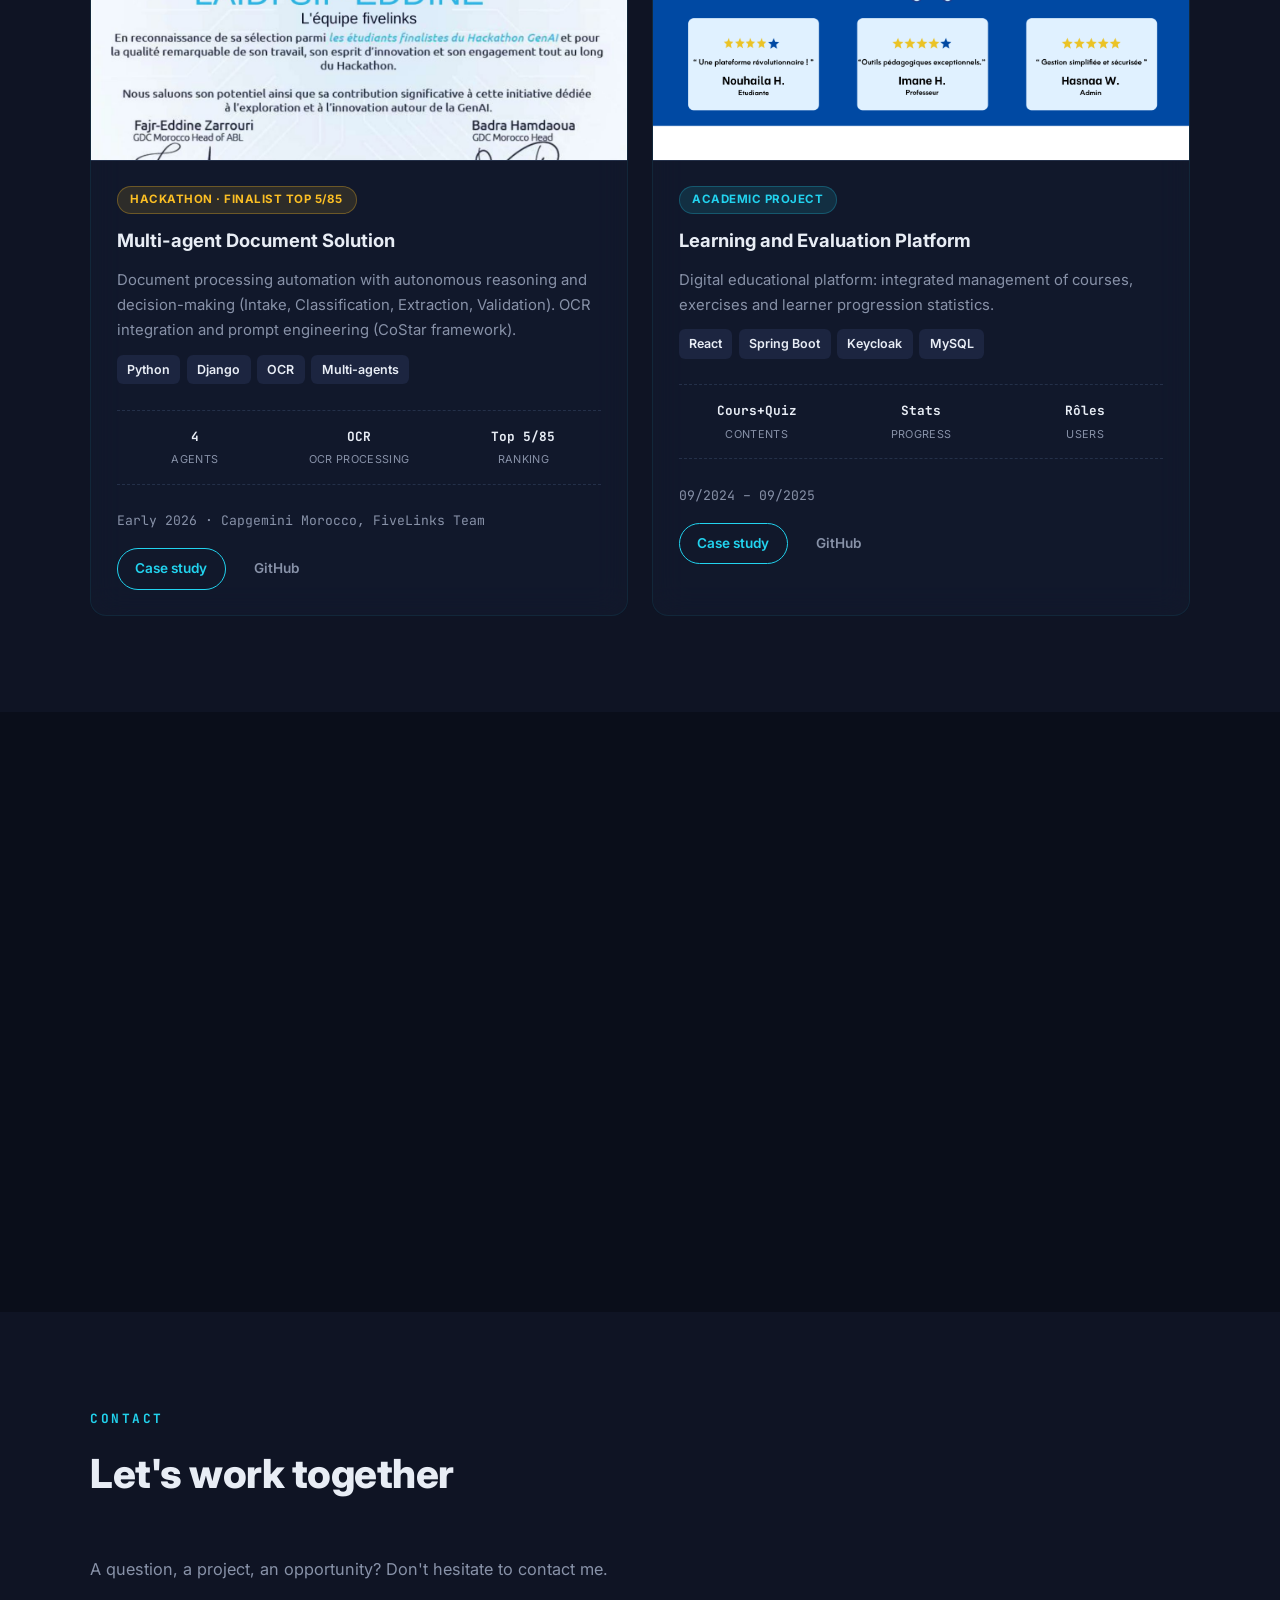
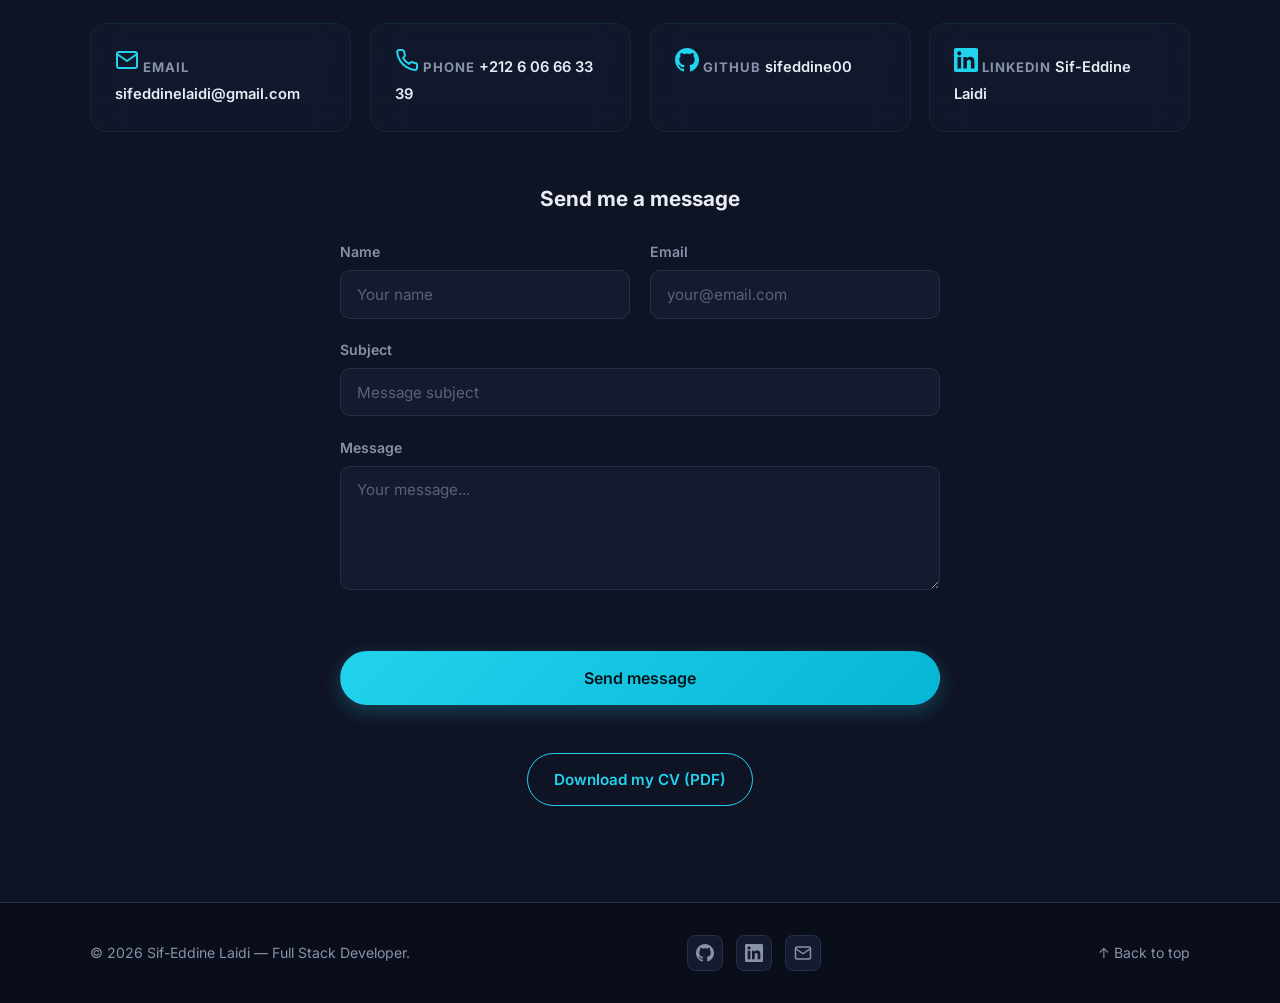
==== commit 29e07f8f: "feat(ai): assistant ouvert, securite .env, identite 21 ans CDI immediat, capture noms visiteurs" ====
--- a/index.html
+++ b/index.html
@@ -33,8 +33,8 @@
 
   <!-- Styles -->
   <link rel="stylesheet" href="css/style.css">
-  <link rel="stylesheet" href="css/premium.css?v=3.3.0">
-  <link rel="stylesheet" href="css/chat.css?v=3.3.0">
+  <link rel="stylesheet" href="css/premium.css?v=3.4.0">
+  <link rel="stylesheet" href="css/chat.css?v=3.4.0">
 
   <!-- JSON-LD -->
   <script type="application/ld+json">
@@ -659,9 +659,9 @@
     <svg width="20" height="20" viewBox="0 0 24 24" fill="none" stroke="currentColor" stroke-width="2.5" stroke-linecap="round" stroke-linejoin="round"><polyline points="18 15 12 9 6 15"/></svg>
   </button>
 
-  <script src="js/i18n.js?v=3.3.0"></script>
+  <script src="js/i18n.js?v=3.4.0"></script>
   <script src="js/main.js"></script>
-  <script src="js/premium.js?v=3.3.0"></script>
-  <script src="js/chat.js?v=3.3.0"></script>
+  <script src="js/premium.js?v=3.4.0"></script>
+  <script src="js/chat.js?v=3.4.0"></script>
 </body>
 </html>
--- a/css/chat.css
+++ b/css/chat.css
@@ -1001,6 +1001,42 @@
   font-weight: 600;
 }
 
+/* ---------- Barre d'identification visiteur (optionnelle) ---------- */
+
+.chat-user-bar {
+  padding: 0.4rem 1rem;
+  background: var(--surface-2);
+  border-top: 1px dashed rgba(255, 255, 255, 0.1);
+  display: flex;
+  align-items: center;
+  flex-shrink: 0;
+}
+
+.chat-user-input {
+  width: 100%;
+  padding: 0.35rem 0.75rem;
+  font-size: 0.76rem;
+  font-family: inherit;
+  color: var(--text);
+  background: color-mix(in srgb, var(--bg) 80%, transparent);
+  border: 1px solid var(--border);
+  border-radius: 8px;
+  outline: none;
+  transition: border-color var(--transition), box-shadow var(--transition), background var(--transition);
+}
+
+.chat-user-input::placeholder {
+  color: var(--text-muted);
+  font-size: 0.74rem;
+  opacity: 0.85;
+}
+
+.chat-user-input:focus {
+  border-color: var(--accent);
+  box-shadow: 0 0 0 2px var(--accent-glow);
+  background: var(--bg);
+}
+
 /* ---------- Zone de saisie ---------- */
 
 .chat-form {
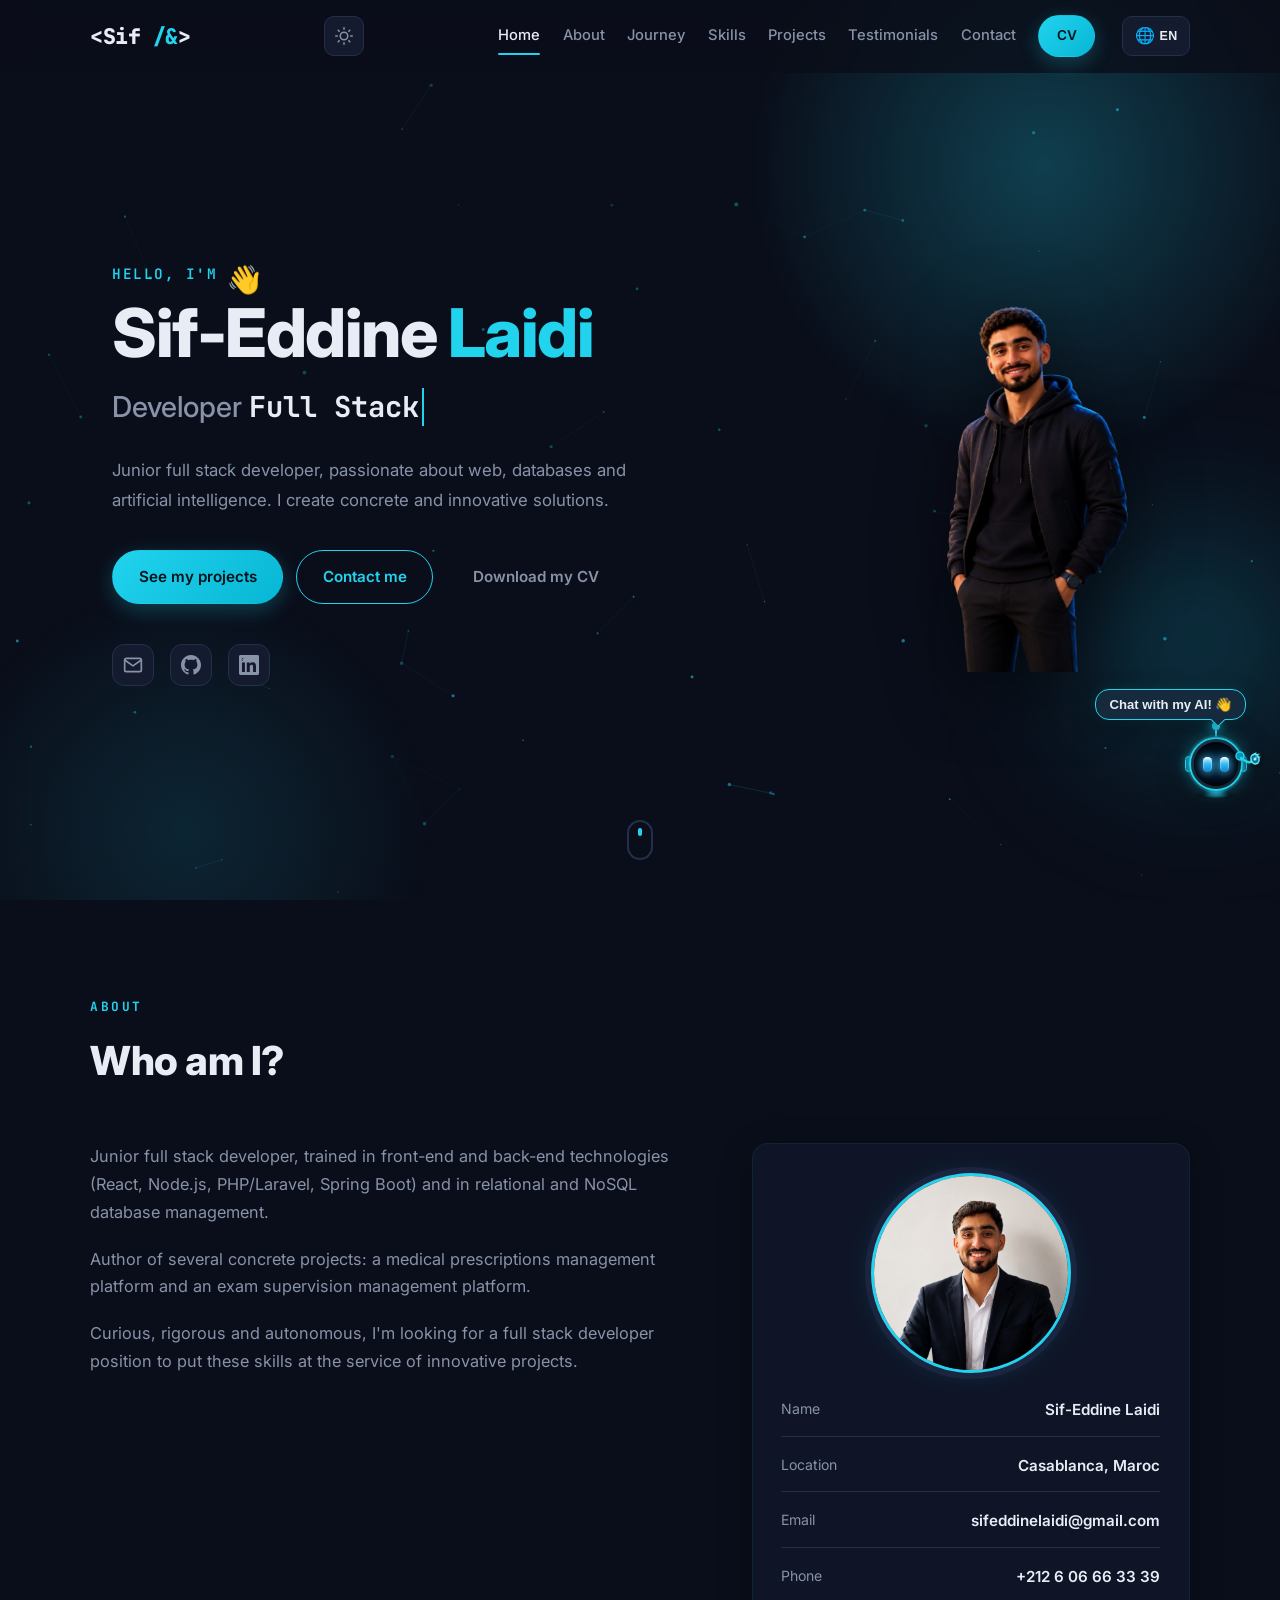
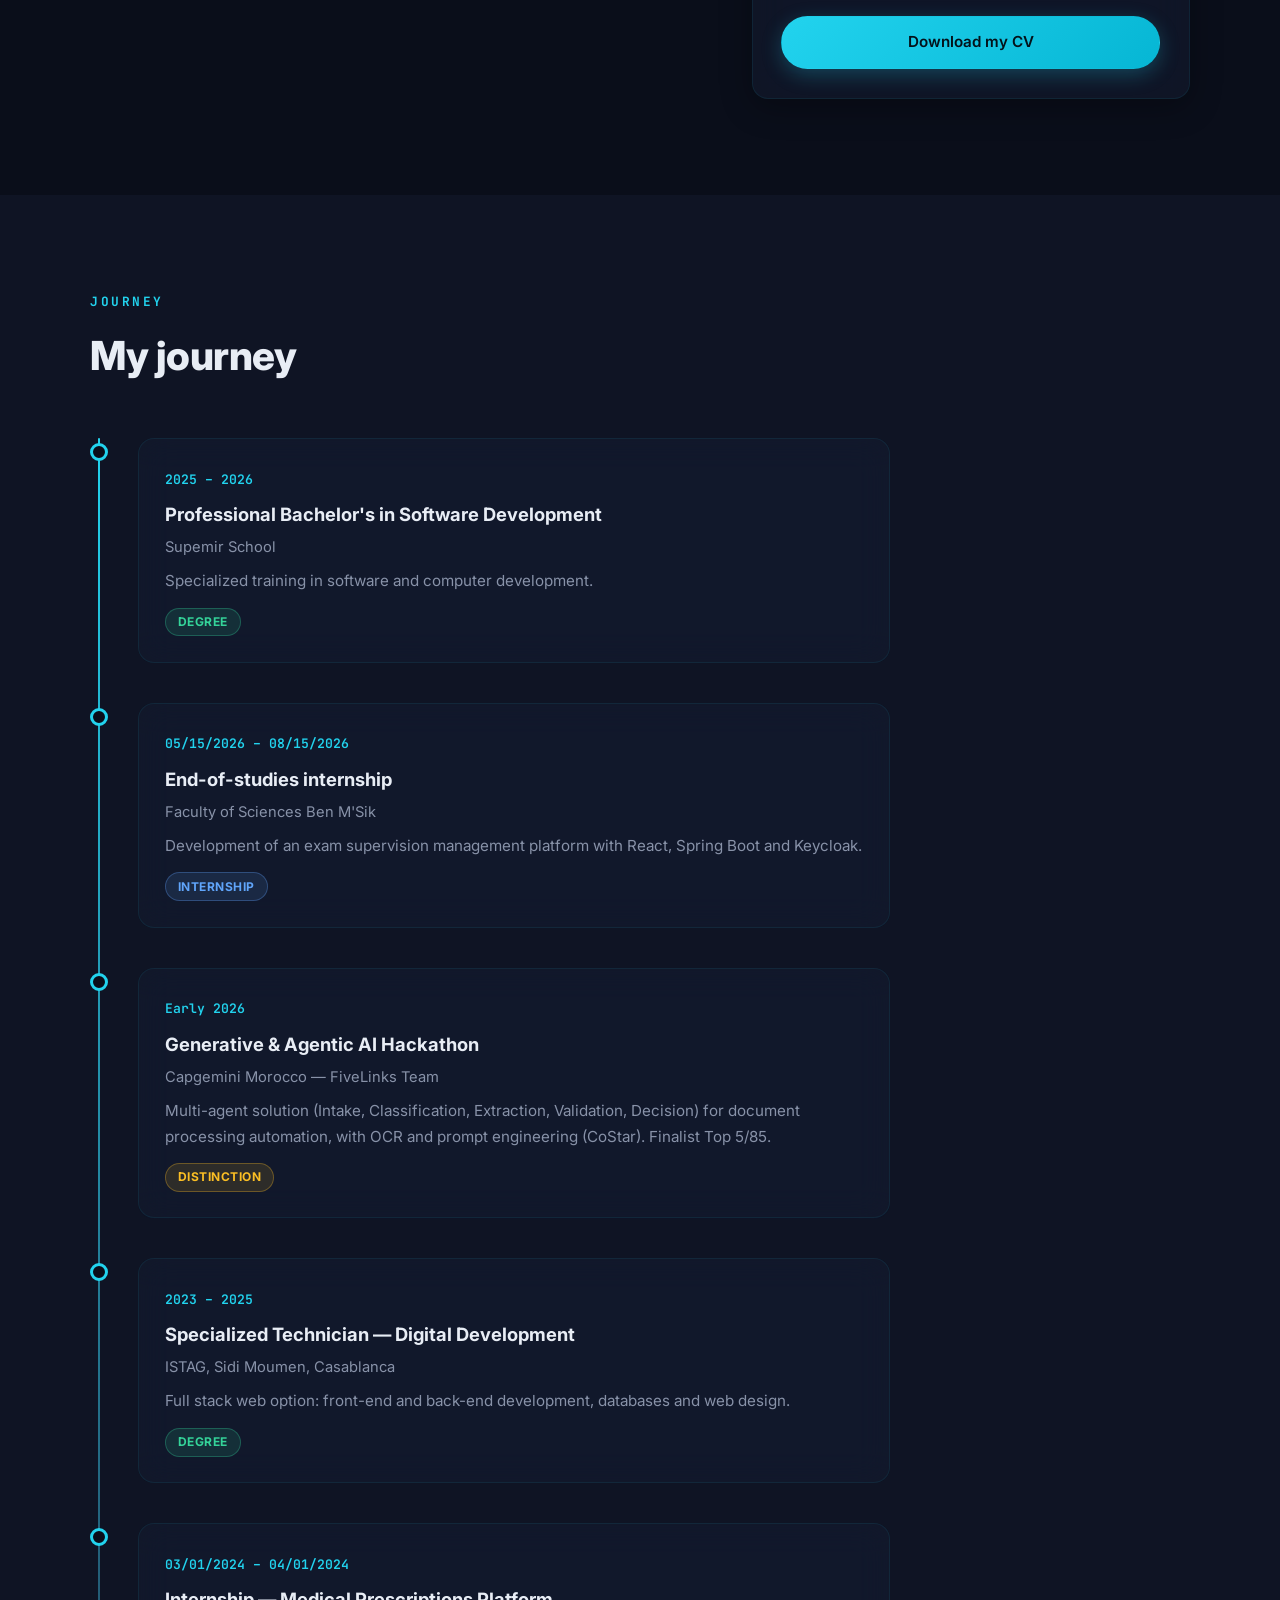
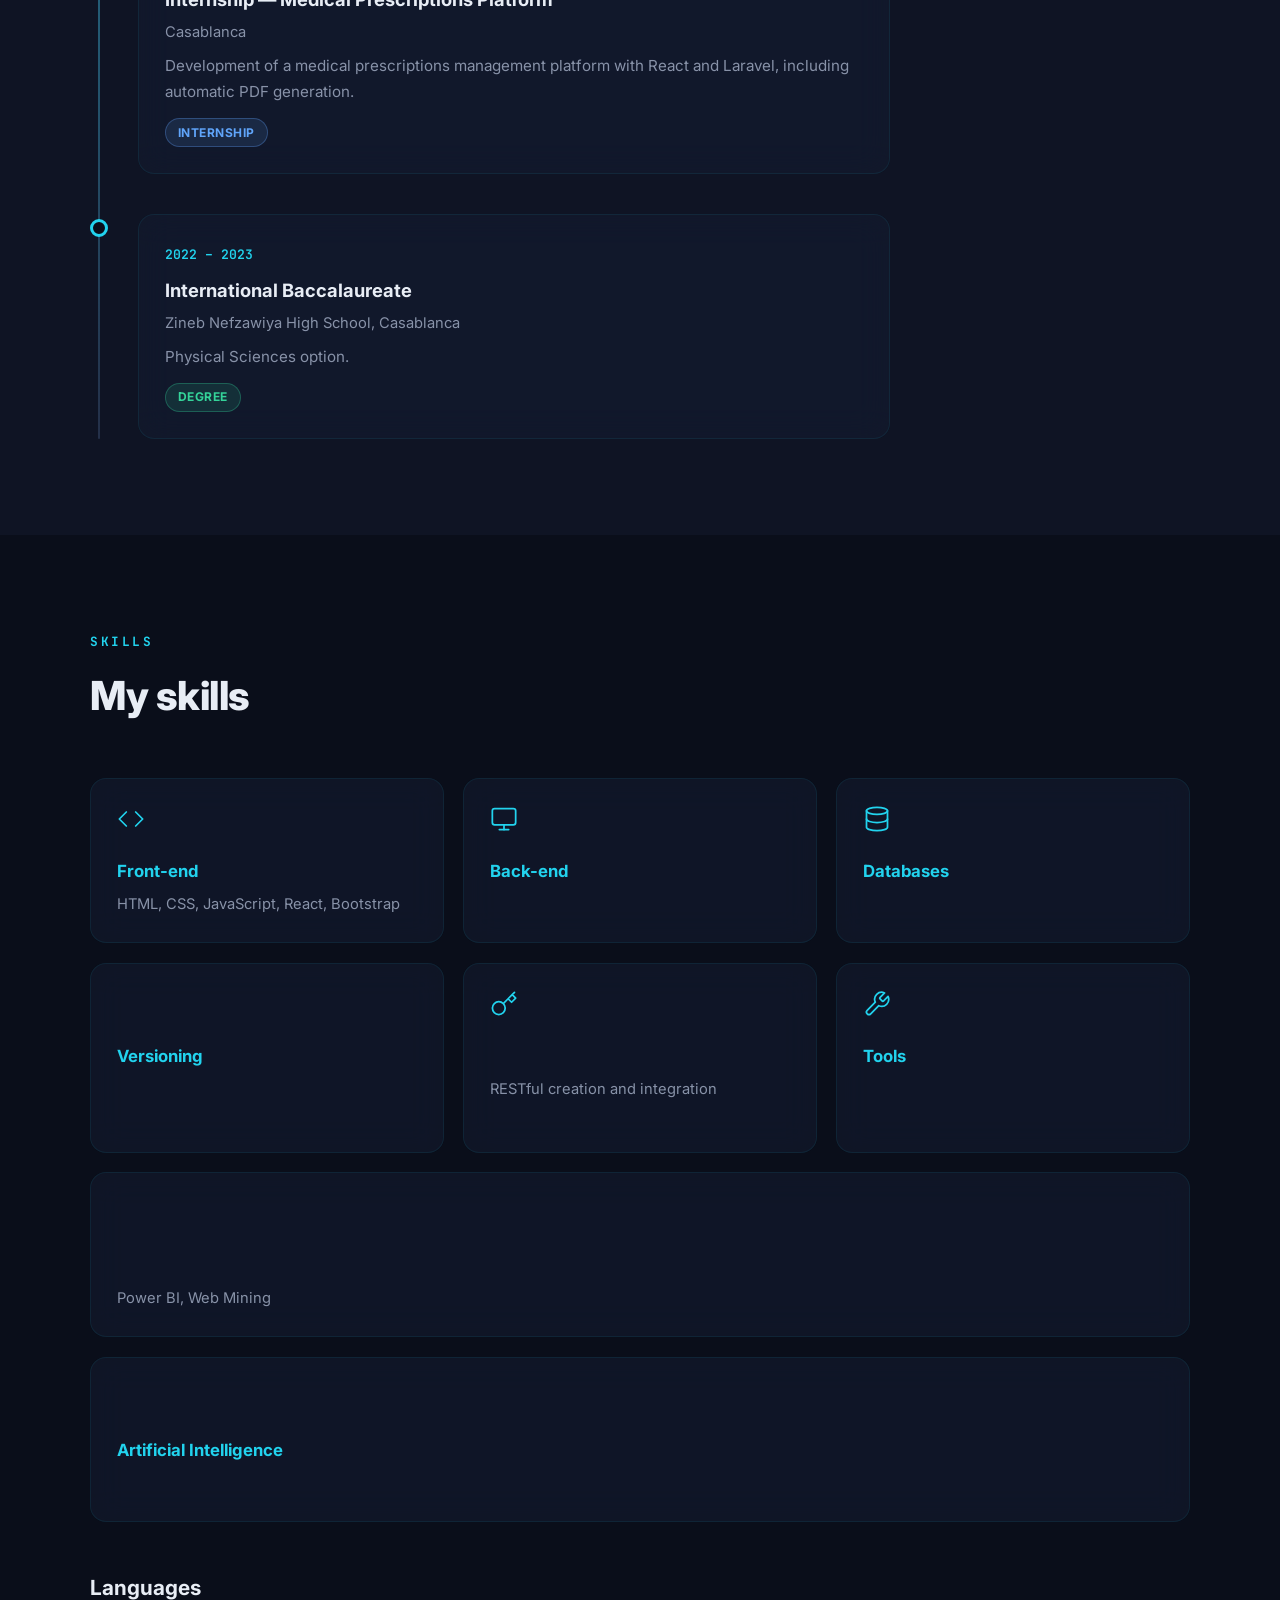
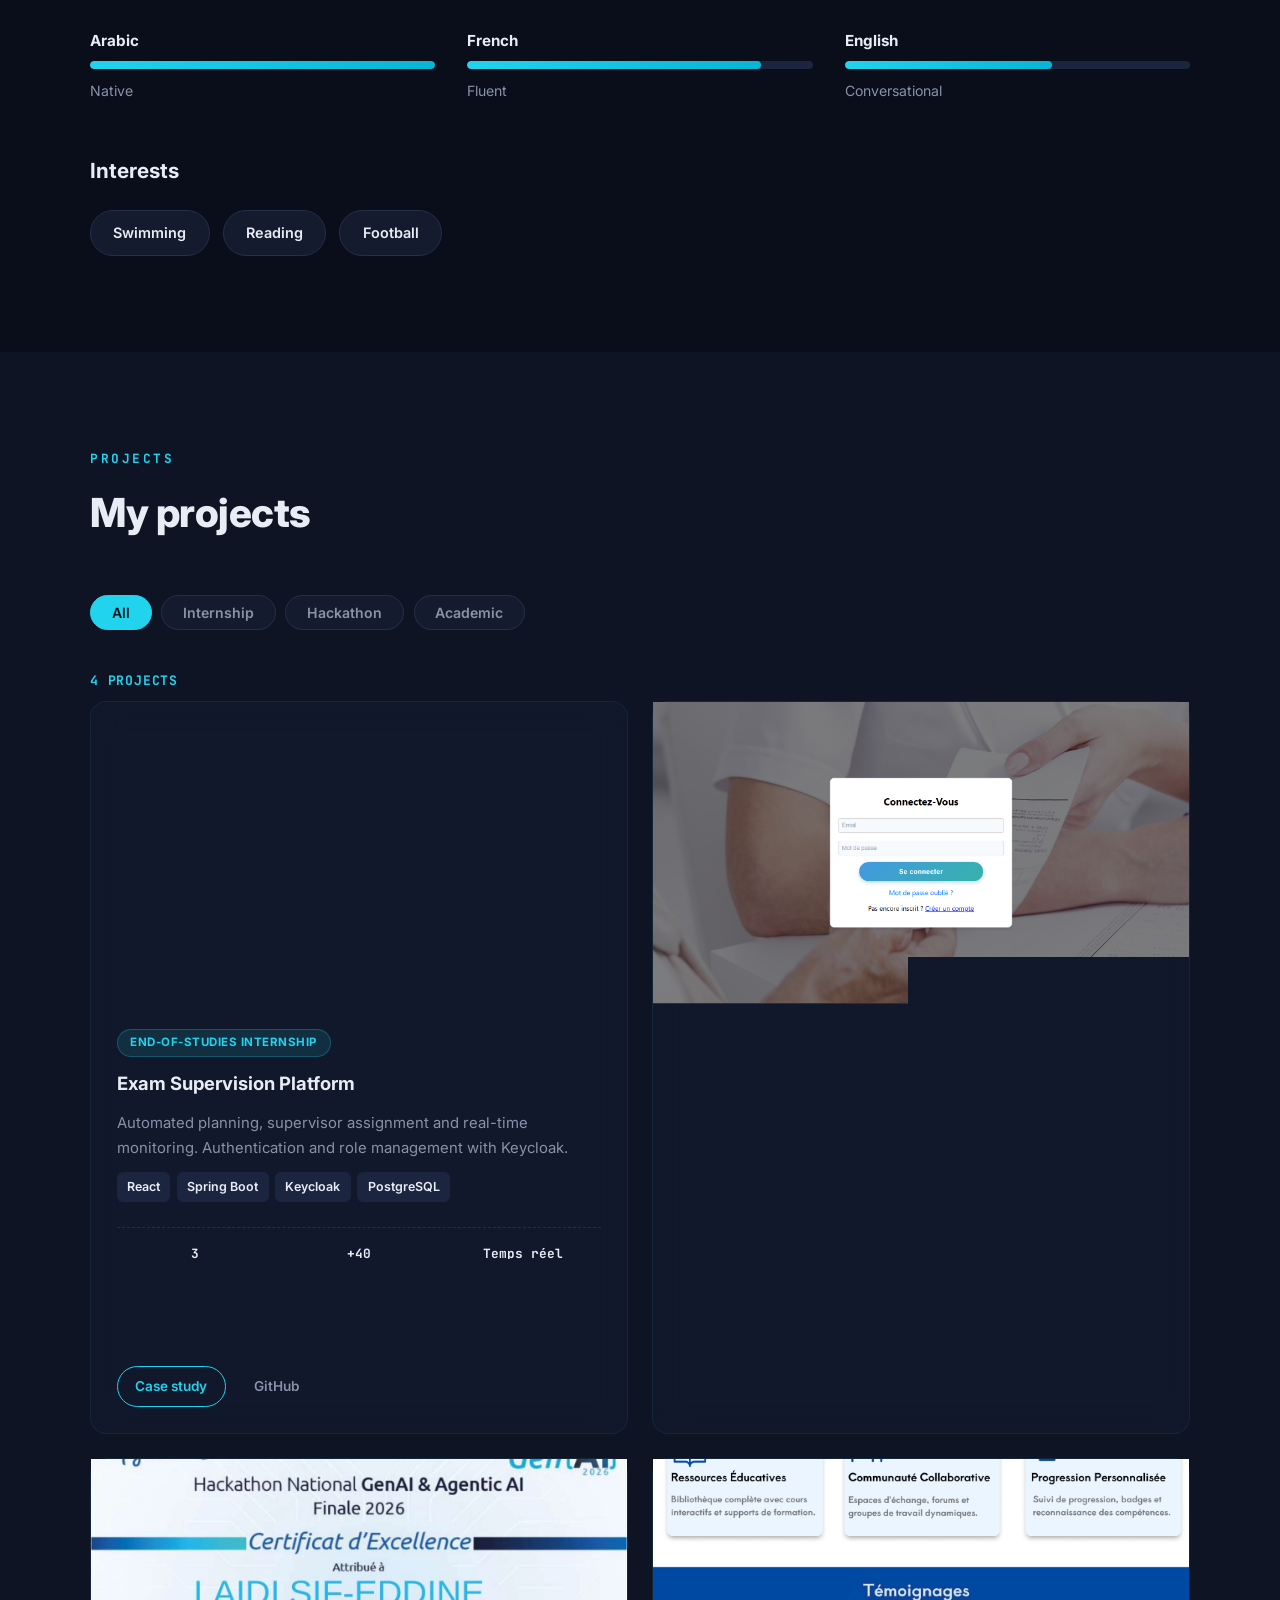
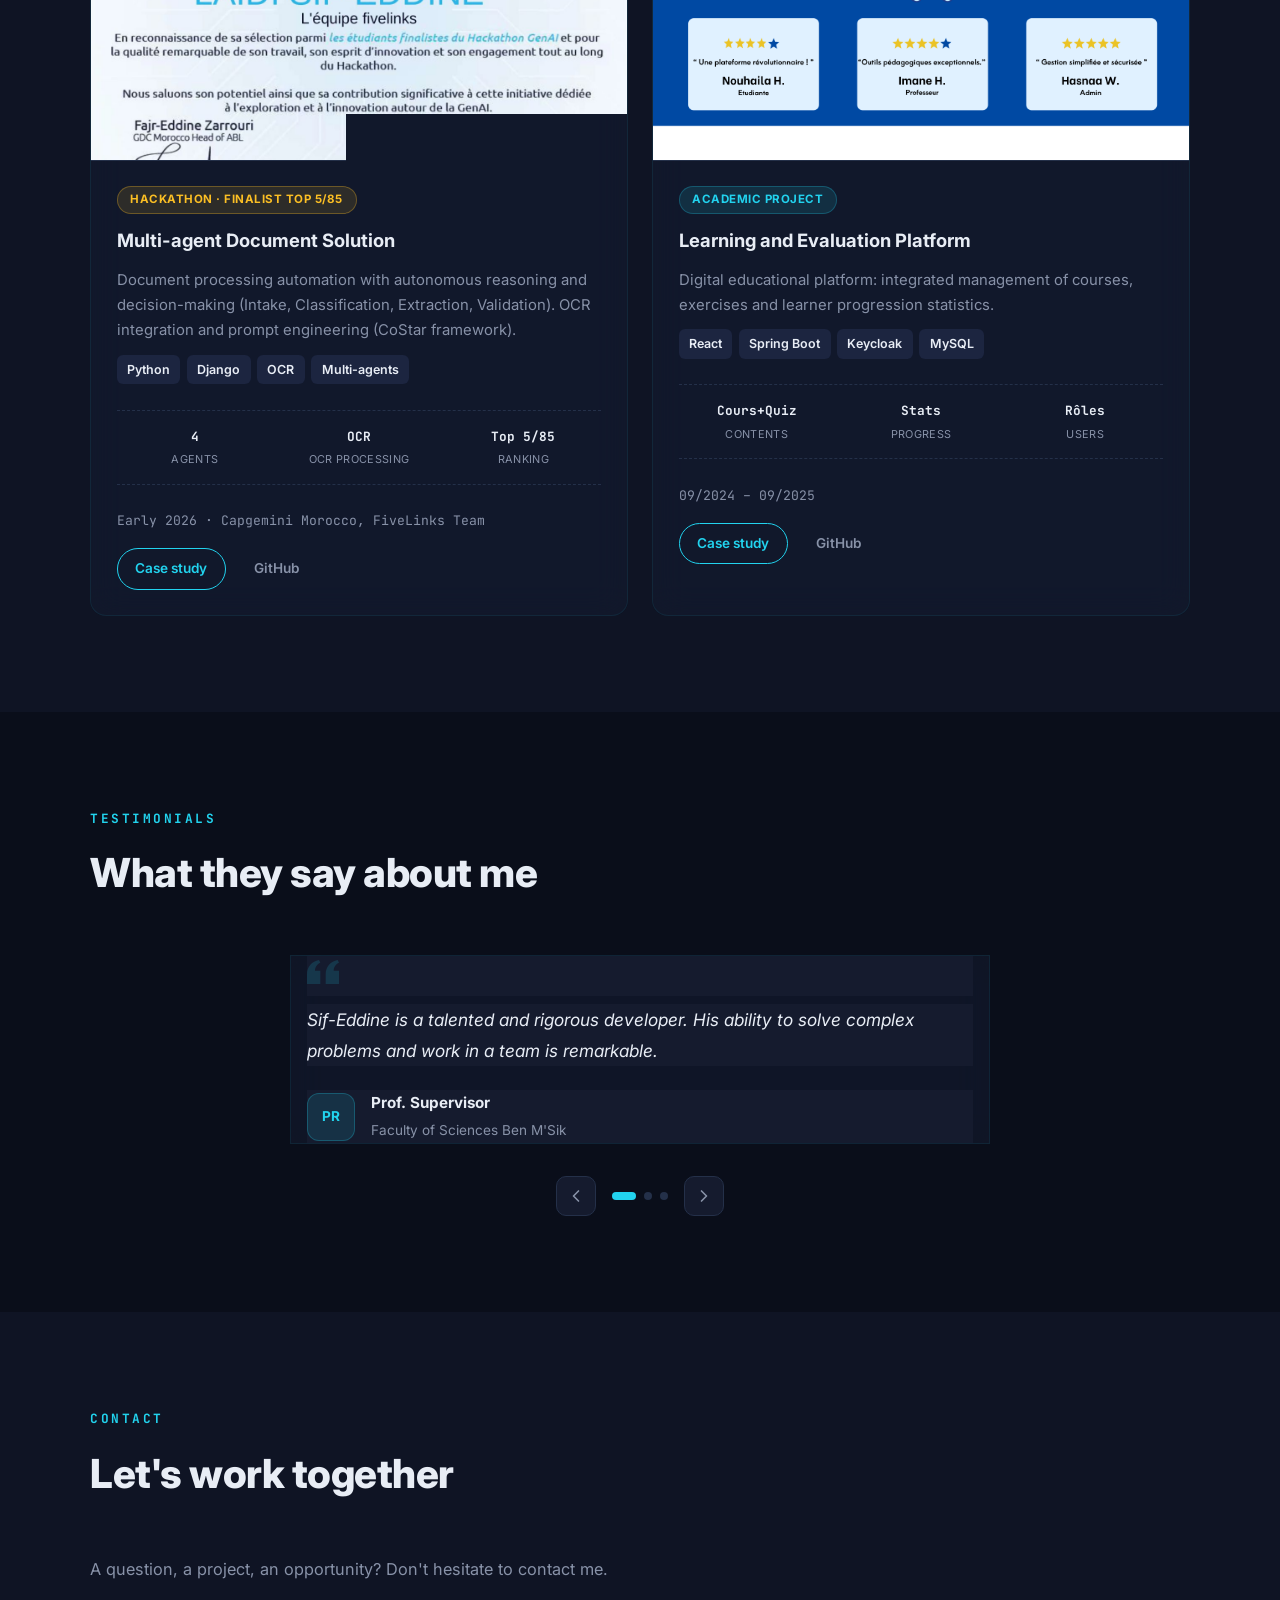
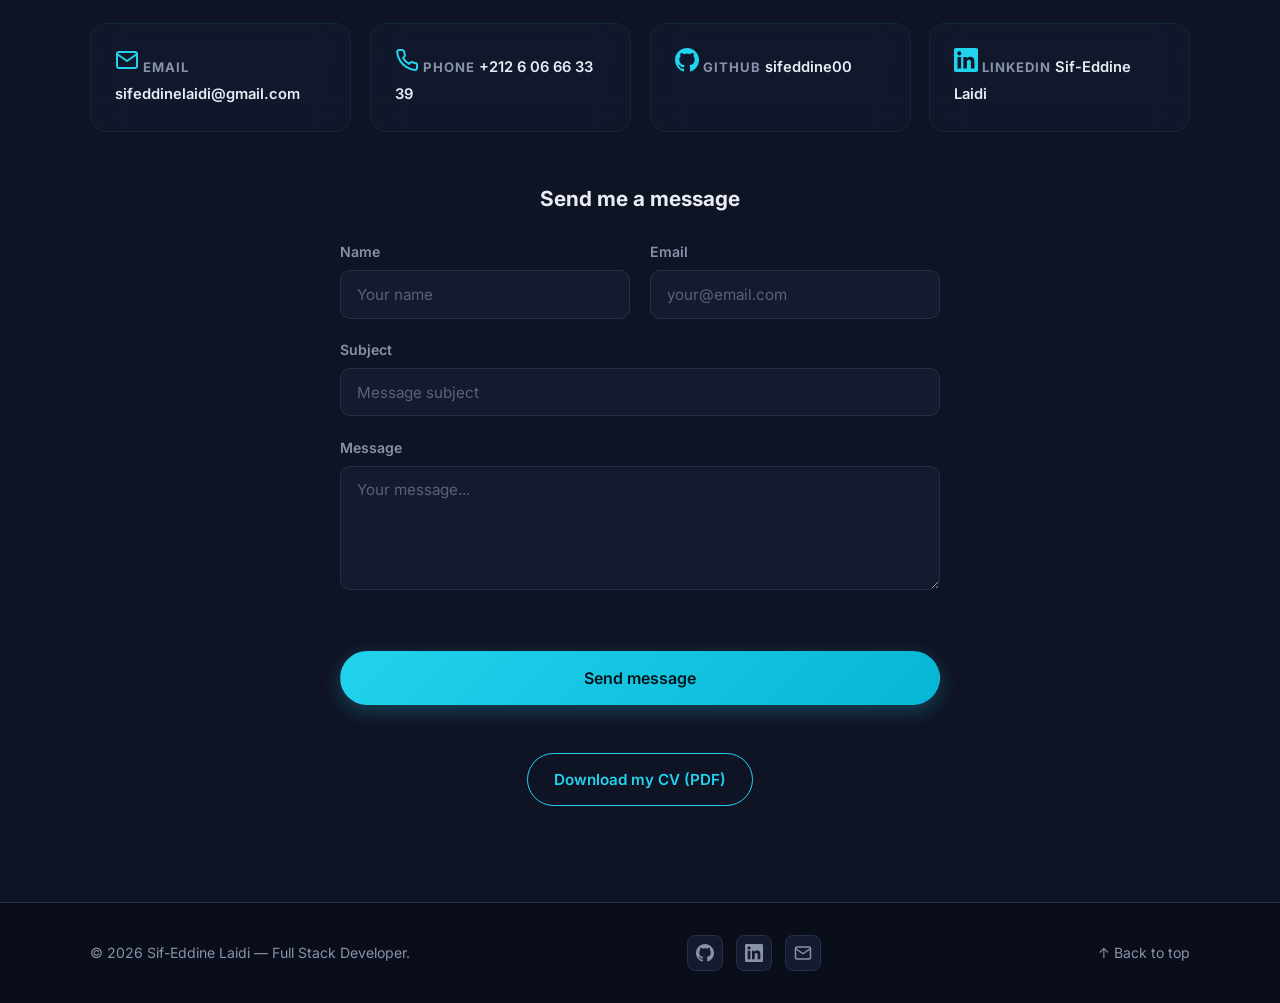
==== commit 82f2c17a: "fix(ai): darija en lettres latines obligatoires (arabizi) et organisation visuelle du texte" ====
--- a/index.html
+++ b/index.html
@@ -33,8 +33,8 @@
 
   <!-- Styles -->
   <link rel="stylesheet" href="css/style.css">
-  <link rel="stylesheet" href="css/premium.css?v=3.4.0">
-  <link rel="stylesheet" href="css/chat.css?v=3.4.0">
+  <link rel="stylesheet" href="css/premium.css?v=3.5.0">
+  <link rel="stylesheet" href="css/chat.css?v=3.5.0">
 
   <!-- JSON-LD -->
   <script type="application/ld+json">
@@ -659,9 +659,9 @@
     <svg width="20" height="20" viewBox="0 0 24 24" fill="none" stroke="currentColor" stroke-width="2.5" stroke-linecap="round" stroke-linejoin="round"><polyline points="18 15 12 9 6 15"/></svg>
   </button>
 
-  <script src="js/i18n.js?v=3.4.0"></script>
+  <script src="js/i18n.js?v=3.5.0"></script>
   <script src="js/main.js"></script>
-  <script src="js/premium.js?v=3.4.0"></script>
-  <script src="js/chat.js?v=3.4.0"></script>
+  <script src="js/premium.js?v=3.5.0"></script>
+  <script src="js/chat.js?v=3.5.0"></script>
 </body>
 </html>
--- a/css/chat.css
+++ b/css/chat.css
@@ -725,6 +725,7 @@
   white-space: pre-wrap;
   word-break: break-word;
   overflow-wrap: anywhere;
+  unicode-bidi: plaintext;
 }
 
 .chat-msg--user {
